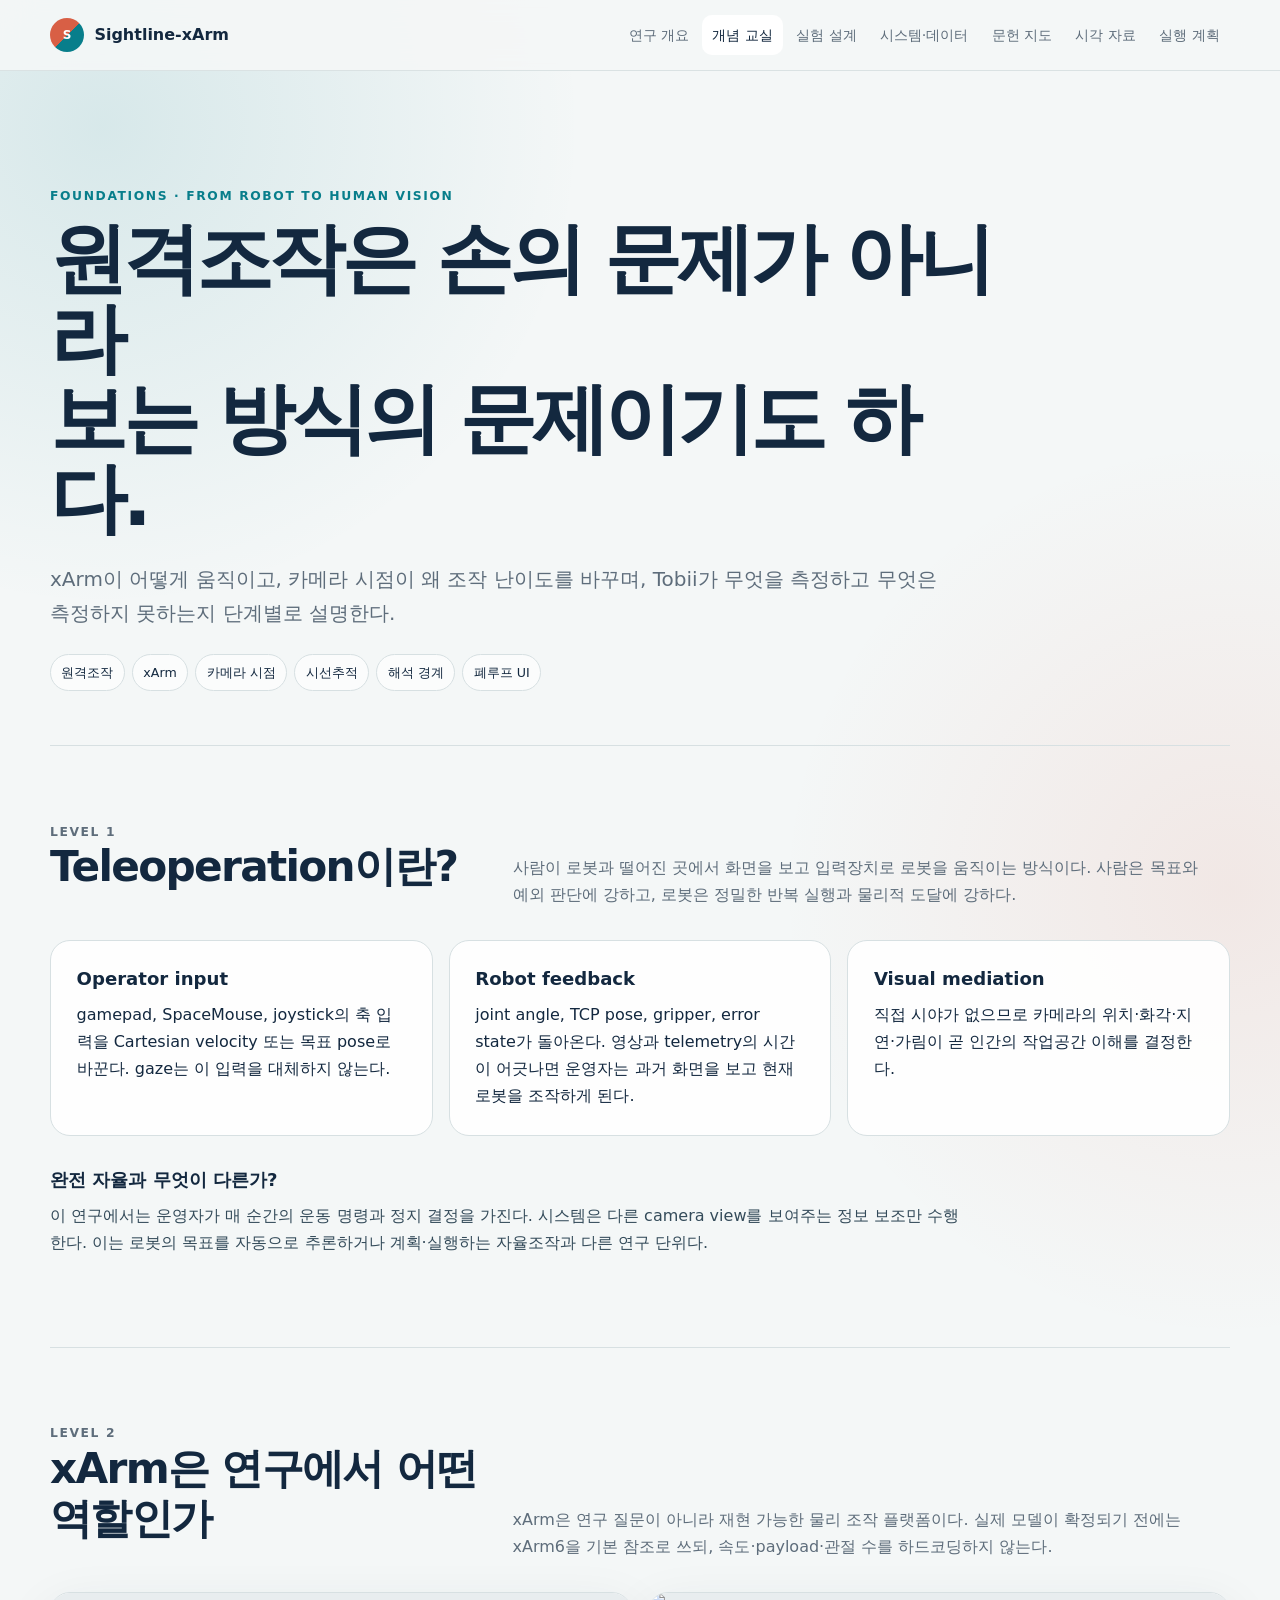
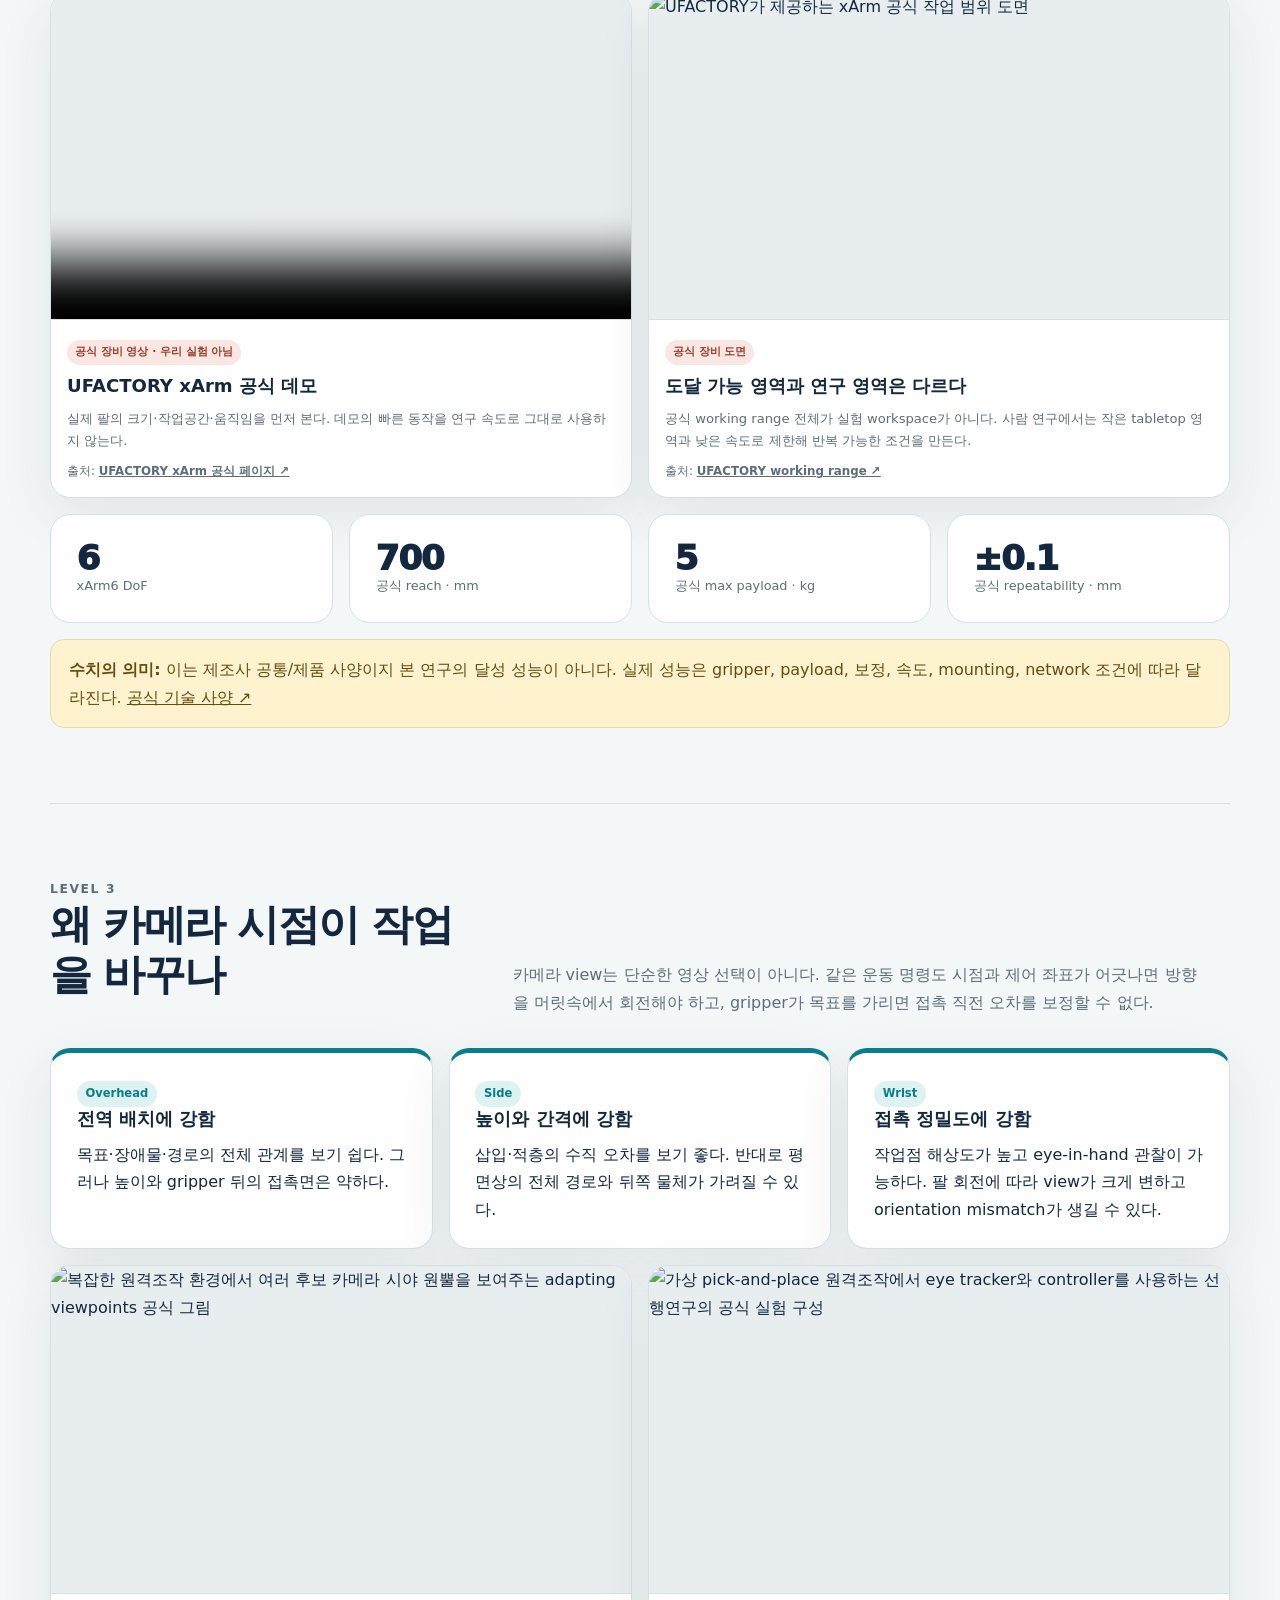
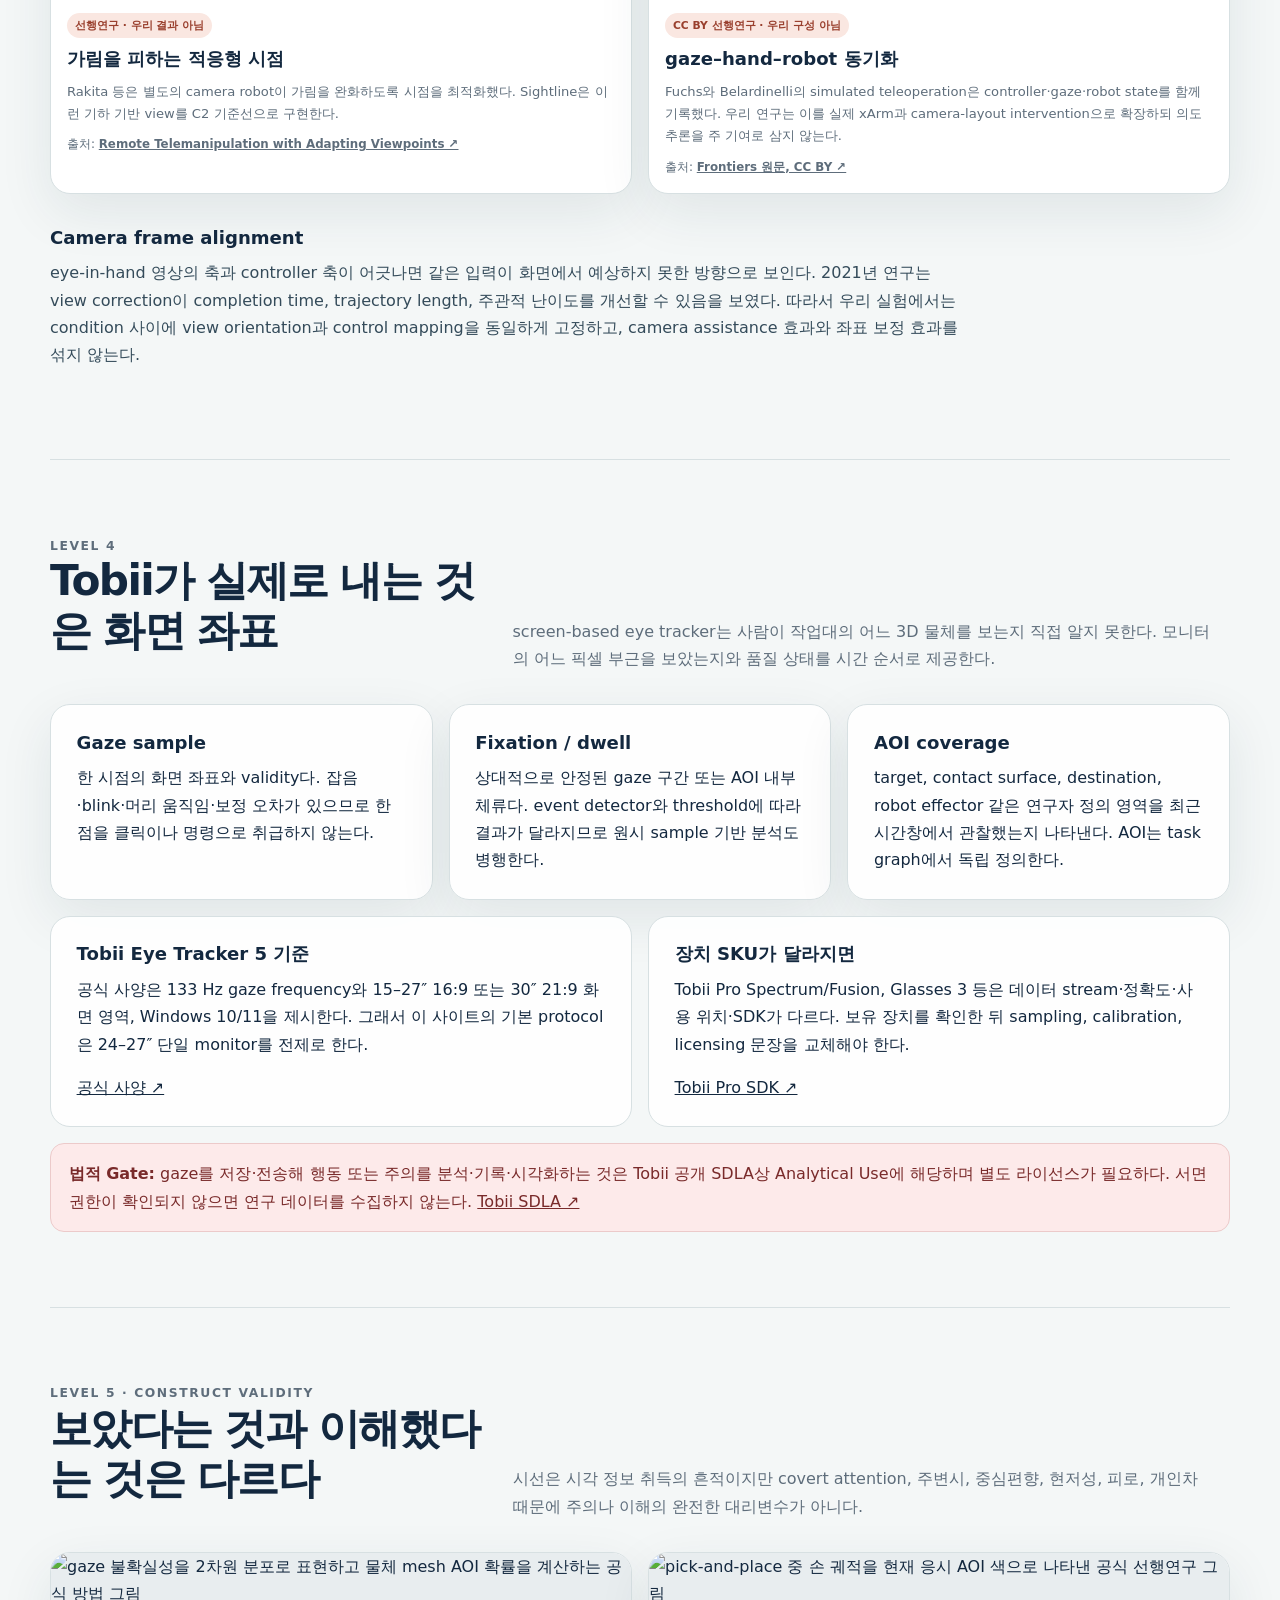
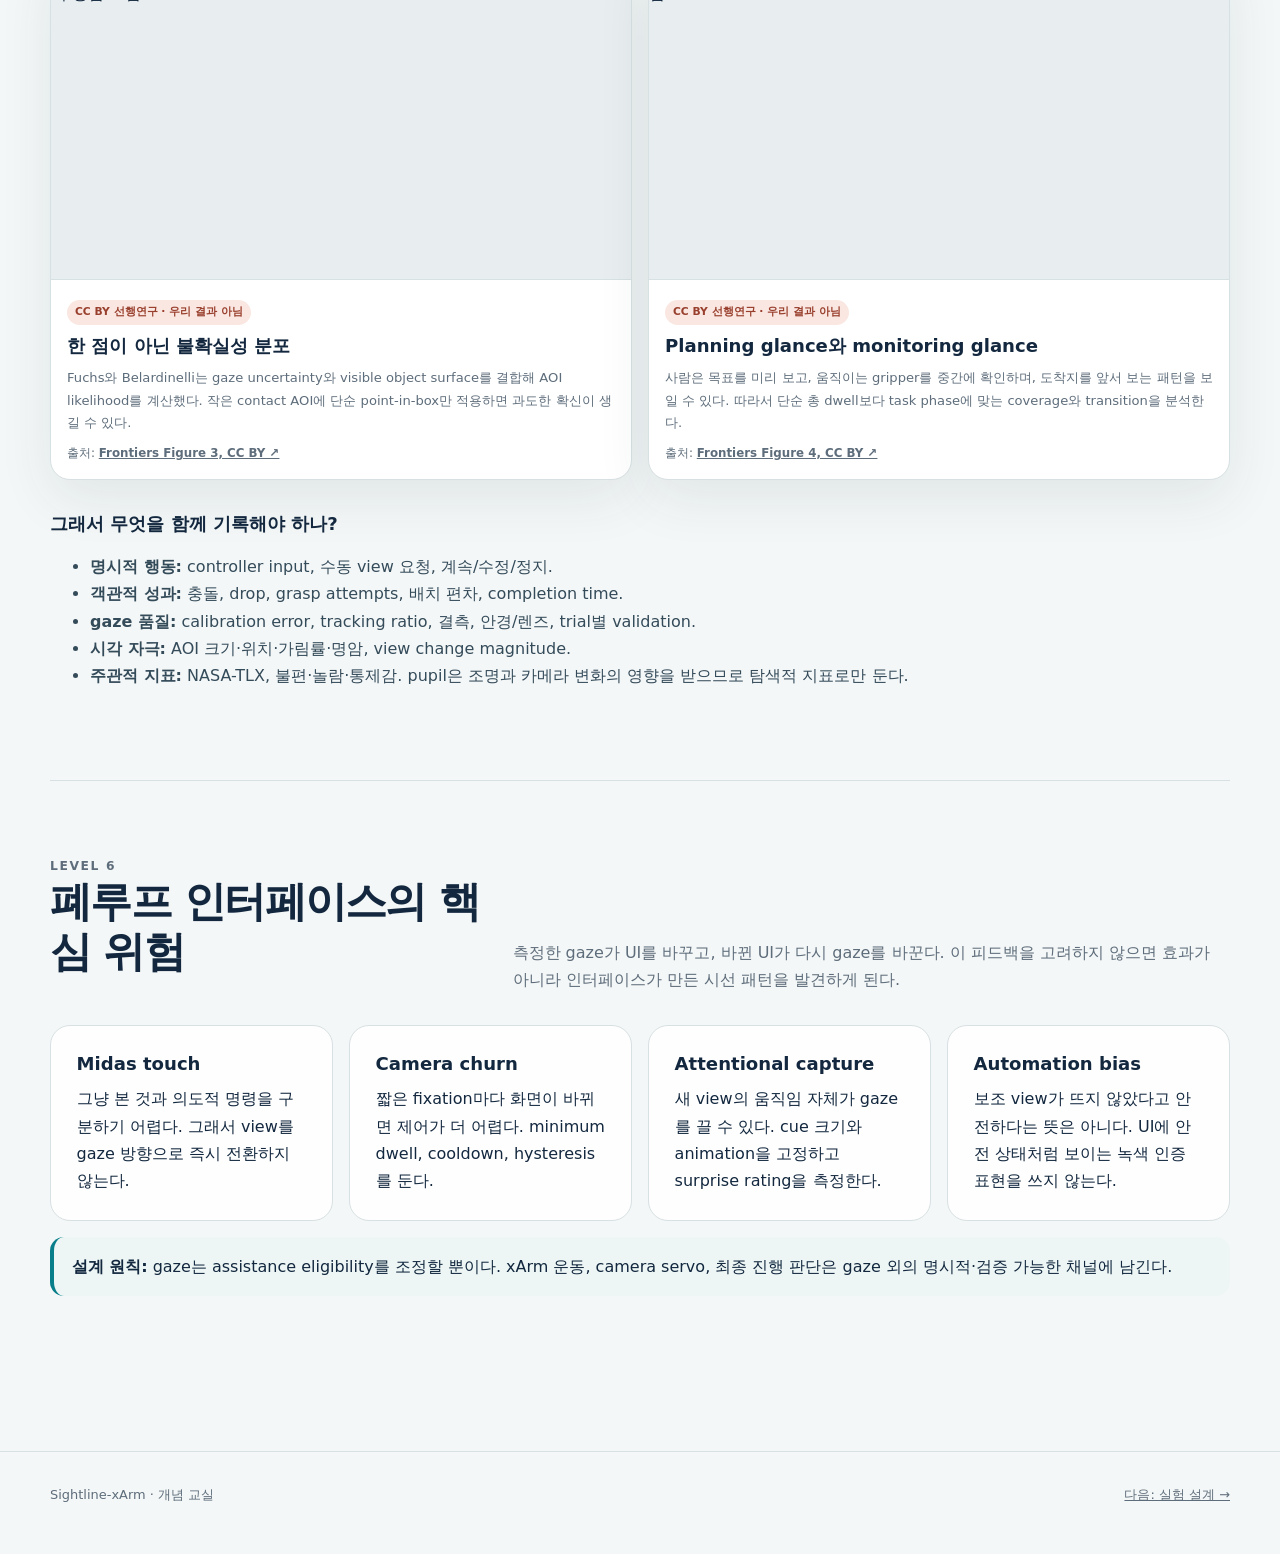
==== foundations/index.html @ fe1f19e9 "Build independent xArm Tobii research site" ====
<!doctype html><html lang="ko"><head><meta charset="utf-8"><meta name="viewport" content="width=device-width,initial-scale=1"><meta name="description" content="xArm 원격조작, 카메라 시점, Tobii 화면 시선, AOI와 인간공학의 단계별 배경 개념"><title>개념 교실 · Sightline-xArm</title><link rel="stylesheet" href="../assets/css/site.css"></head>
<body><a class="skip" href="#main">본문으로</a><header class="site-header"><nav class="nav"><a class="brand" href="../index.html"><span class="brand-mark">S</span>Sightline-xArm</a><button class="nav-toggle" aria-expanded="false">메뉴</button><div class="nav-links"><a href="../index.html">연구 개요</a><a aria-current="page" href="index.html">개념 교실</a><a href="../study/index.html">실험 설계</a><a href="../system/index.html">시스템·데이터</a><a href="../evidence/related-work.html">문헌 지도</a><a href="../evidence/media.html">시각 자료</a><a href="../operations/roadmap.html">실행 계획</a></div></nav></header>
<main id="main"><section class="hero"><p class="eyebrow">Foundations · from robot to human vision</p><h1>원격조작은 손의 문제가 아니라<br>보는 방식의 문제이기도 하다.</h1><p class="lede">xArm이 어떻게 움직이고, 카메라 시점이 왜 조작 난이도를 바꾸며, Tobii가 무엇을 측정하고 무엇은 측정하지 못하는지 단계별로 설명한다.</p><div class="toc"><a href="#teleop">원격조작</a><a href="#xarm">xArm</a><a href="#views">카메라 시점</a><a href="#gaze">시선추적</a><a href="#construct">해석 경계</a><a href="#closed-loop">폐루프 UI</a></div></section>

<section class="section" id="teleop"><div class="section-head"><div><p class="eyebrow">Level 1</p><h2>Teleoperation이란?</h2></div><p>사람이 로봇과 떨어진 곳에서 화면을 보고 입력장치로 로봇을 움직이는 방식이다. 사람은 목표와 예외 판단에 강하고, 로봇은 정밀한 반복 실행과 물리적 도달에 강하다.</p></div>
<div class="grid three"><article class="card flat"><h3>Operator input</h3><p>gamepad, SpaceMouse, joystick의 축 입력을 Cartesian velocity 또는 목표 pose로 바꾼다. gaze는 이 입력을 대체하지 않는다.</p></article><article class="card flat"><h3>Robot feedback</h3><p>joint angle, TCP pose, gripper, error state가 돌아온다. 영상과 telemetry의 시간이 어긋나면 운영자는 과거 화면을 보고 현재 로봇을 조작하게 된다.</p></article><article class="card flat"><h3>Visual mediation</h3><p>직접 시야가 없으므로 카메라의 위치·화각·지연·가림이 곧 인간의 작업공간 이해를 결정한다.</p></article></div>
<div class="prose"><h3>완전 자율과 무엇이 다른가?</h3><p>이 연구에서는 운영자가 매 순간의 운동 명령과 정지 결정을 가진다. 시스템은 다른 camera view를 보여주는 정보 보조만 수행한다. 이는 로봇의 목표를 자동으로 추론하거나 계획·실행하는 자율조작과 다른 연구 단위다.</p></div></section>

<section class="section" id="xarm"><div class="section-head"><div><p class="eyebrow">Level 2</p><h2>xArm은 연구에서 어떤 역할인가</h2></div><p>xArm은 연구 질문이 아니라 재현 가능한 물리 조작 플랫폼이다. 실제 모델이 확정되기 전에는 xArm6을 기본 참조로 쓰되, 속도·payload·관절 수를 하드코딩하지 않는다.</p></div>
<div class="source-gallery"><figure class="source-media"><video controls playsinline preload="none" poster="https://www.ufactory.cc/wp-content/uploads/2025/04/06-scaled.jpg"><source src="https://www.ufactory.cc/wp-content/uploads/2023/06/6%E6%9C%888%E6%97%A5-1.mp4" type="video/mp4">영상이 열리지 않으면 <a href="https://www.ufactory.cc/xarm-collaborative-robot/">UFACTORY 공식 페이지</a>에서 확인하세요.</video><figcaption><span class="source-flag">공식 장비 영상 · 우리 실험 아님</span><h3>UFACTORY xArm 공식 데모</h3><p>실제 팔의 크기·작업공간·움직임을 먼저 본다. 데모의 빠른 동작을 연구 속도로 그대로 사용하지 않는다.</p><p class="source-line">출처: <a href="https://www.ufactory.cc/xarm-collaborative-robot/" target="_blank" rel="noreferrer">UFACTORY xArm 공식 페이지 ↗</a></p></figcaption></figure><figure class="source-media"><img loading="lazy" src="https://www.ufactory.cc/wp-content/uploads/2023/02/An-illustration-for-xArm-working-range-600x434.png" alt="UFACTORY가 제공하는 xArm 공식 작업 범위 도면"><figcaption><span class="source-flag">공식 장비 도면</span><h3>도달 가능 영역과 연구 영역은 다르다</h3><p>공식 working range 전체가 실험 workspace가 아니다. 사람 연구에서는 작은 tabletop 영역과 낮은 속도로 제한해 반복 가능한 조건을 만든다.</p><p class="source-line">출처: <a href="https://www.ufactory.cc/xarm-collaborative-robot/" target="_blank" rel="noreferrer">UFACTORY working range ↗</a></p></figcaption></figure></div>
<div class="grid four" style="margin-top:1rem"><article class="card flat"><div class="metric">6</div><div class="label">xArm6 DoF</div></article><article class="card flat"><div class="metric">700</div><div class="label">공식 reach · mm</div></article><article class="card flat"><div class="metric">5</div><div class="label">공식 max payload · kg</div></article><article class="card flat"><div class="metric">±0.1</div><div class="label">공식 repeatability · mm</div></article></div>
<div class="warning" style="margin-top:1rem"><strong>수치의 의미:</strong> 이는 제조사 공통/제품 사양이지 본 연구의 달성 성능이 아니다. 실제 성능은 gripper, payload, 보정, 속도, mounting, network 조건에 따라 달라진다. <a href="https://docs.xarm.ufactory.cc/8.technical_specifications.html" target="_blank" rel="noreferrer">공식 기술 사양 ↗</a></div></section>

<section class="section" id="views"><div class="section-head"><div><p class="eyebrow">Level 3</p><h2>왜 카메라 시점이 작업을 바꾸나</h2></div><p>카메라 view는 단순한 영상 선택이 아니다. 같은 운동 명령도 시점과 제어 좌표가 어긋나면 방향을 머릿속에서 회전해야 하고, gripper가 목표를 가리면 접촉 직전 오차를 보정할 수 없다.</p></div>
<div class="grid three"><article class="card teal"><span class="tag teal">Overhead</span><h3>전역 배치에 강함</h3><p>목표·장애물·경로의 전체 관계를 보기 쉽다. 그러나 높이와 gripper 뒤의 접촉면은 약하다.</p></article><article class="card teal"><span class="tag teal">Side</span><h3>높이와 간격에 강함</h3><p>삽입·적층의 수직 오차를 보기 좋다. 반대로 평면상의 전체 경로와 뒤쪽 물체가 가려질 수 있다.</p></article><article class="card teal"><span class="tag teal">Wrist</span><h3>접촉 정밀도에 강함</h3><p>작업점 해상도가 높고 eye-in-hand 관찰이 가능하다. 팔 회전에 따라 view가 크게 변하고 orientation mismatch가 생길 수 있다.</p></article></div>
<div class="source-gallery" style="margin-top:1rem"><figure class="source-media"><img loading="lazy" src="https://graphics.cs.wisc.edu/Papers/2019/RMG19a/vis_cones_3.png" alt="복잡한 원격조작 환경에서 여러 후보 카메라 시야 원뿔을 보여주는 adapting viewpoints 공식 그림"><figcaption><span class="source-flag">선행연구 · 우리 결과 아님</span><h3>가림을 피하는 적응형 시점</h3><p>Rakita 등은 별도의 camera robot이 가림을 완화하도록 시점을 최적화했다. Sightline은 이런 기하 기반 view를 C2 기준선으로 구현한다.</p><p class="source-line">출처: <a href="https://graphics.cs.wisc.edu/Papers/2019/RMG19a/" target="_blank" rel="noreferrer">Remote Telemanipulation with Adapting Viewpoints ↗</a></p></figcaption></figure><figure class="source-media"><img loading="lazy" src="https://www.frontiersin.org/files/Articles/647930/xml-images/fnbot-15-647930-g0001.webp" alt="가상 pick-and-place 원격조작에서 eye tracker와 controller를 사용하는 선행연구의 공식 실험 구성"><figcaption><span class="source-flag">CC BY 선행연구 · 우리 구성 아님</span><h3>gaze–hand–robot 동기화</h3><p>Fuchs와 Belardinelli의 simulated teleoperation은 controller·gaze·robot state를 함께 기록했다. 우리 연구는 이를 실제 xArm과 camera-layout intervention으로 확장하되 의도 추론을 주 기여로 삼지 않는다.</p><p class="source-line">출처: <a href="https://doi.org/10.3389/fnbot.2021.647930" target="_blank" rel="noreferrer">Frontiers 원문, CC BY ↗</a></p></figcaption></figure></div>
<div class="prose"><h3>Camera frame alignment</h3><p>eye-in-hand 영상의 축과 controller 축이 어긋나면 같은 입력이 화면에서 예상하지 못한 방향으로 보인다. 2021년 연구는 view correction이 completion time, trajectory length, 주관적 난이도를 개선할 수 있음을 보였다. 따라서 우리 실험에서는 condition 사이에 view orientation과 control mapping을 동일하게 고정하고, camera assistance 효과와 좌표 보정 효과를 섞지 않는다.</p></div></section>

<section class="section" id="gaze"><div class="section-head"><div><p class="eyebrow">Level 4</p><h2>Tobii가 실제로 내는 것은 화면 좌표</h2></div><p>screen-based eye tracker는 사람이 작업대의 어느 3D 물체를 보는지 직접 알지 못한다. 모니터의 어느 픽셀 부근을 보았는지와 품질 상태를 시간 순서로 제공한다.</p></div>
<div class="grid three"><article class="card"><h3>Gaze sample</h3><p>한 시점의 화면 좌표와 validity다. 잡음·blink·머리 움직임·보정 오차가 있으므로 한 점을 클릭이나 명령으로 취급하지 않는다.</p></article><article class="card"><h3>Fixation / dwell</h3><p>상대적으로 안정된 gaze 구간 또는 AOI 내부 체류다. event detector와 threshold에 따라 결과가 달라지므로 원시 sample 기반 분석도 병행한다.</p></article><article class="card"><h3>AOI coverage</h3><p>target, contact surface, destination, robot effector 같은 연구자 정의 영역을 최근 시간창에서 관찰했는지 나타낸다. AOI는 task graph에서 독립 정의한다.</p></article></div>
<div class="grid two" style="margin-top:1rem"><article class="card flat"><h3>Tobii Eye Tracker 5 기준</h3><p>공식 사양은 133 Hz gaze frequency와 15–27″ 16:9 또는 30″ 21:9 화면 영역, Windows 10/11을 제시한다. 그래서 이 사이트의 기본 protocol은 24–27″ 단일 monitor를 전제로 한다.</p><a href="https://help.tobii.com/hc/en-us/articles/360012483818-Specifications-for-Eye-Tracker-5" target="_blank" rel="noreferrer">공식 사양 ↗</a></article><article class="card flat"><h3>장치 SKU가 달라지면</h3><p>Tobii Pro Spectrum/Fusion, Glasses 3 등은 데이터 stream·정확도·사용 위치·SDK가 다르다. 보유 장치를 확인한 뒤 sampling, calibration, licensing 문장을 교체해야 한다.</p><a href="https://developer.tobii.com/tobii-pro-sdk/" target="_blank" rel="noreferrer">Tobii Pro SDK ↗</a></article></div>
<div class="danger" style="margin-top:1rem"><strong>법적 Gate:</strong> gaze를 저장·전송해 행동 또는 주의를 분석·기록·시각화하는 것은 Tobii 공개 SDLA상 Analytical Use에 해당하며 별도 라이선스가 필요하다. 서면 권한이 확인되지 않으면 연구 데이터를 수집하지 않는다. <a href="https://developer.tobii.com/pc-gaming/sdla/" target="_blank" rel="noreferrer">Tobii SDLA ↗</a></div></section>

<section class="section" id="construct"><div class="section-head"><div><p class="eyebrow">Level 5 · construct validity</p><h2>보았다는 것과 이해했다는 것은 다르다</h2></div><p>시선은 시각 정보 취득의 흔적이지만 covert attention, 주변시, 중심편향, 현저성, 피로, 개인차 때문에 주의나 이해의 완전한 대리변수가 아니다.</p></div>
<div class="source-gallery"><figure class="source-media"><img loading="lazy" src="https://www.frontiersin.org/files/Articles/647930/xml-images/fnbot-15-647930-g0003.webp" alt="gaze 불확실성을 2차원 분포로 표현하고 물체 mesh AOI 확률을 계산하는 공식 방법 그림"><figcaption><span class="source-flag">CC BY 선행연구 · 우리 결과 아님</span><h3>한 점이 아닌 불확실성 분포</h3><p>Fuchs와 Belardinelli는 gaze uncertainty와 visible object surface를 결합해 AOI likelihood를 계산했다. 작은 contact AOI에 단순 point-in-box만 적용하면 과도한 확신이 생길 수 있다.</p><p class="source-line">출처: <a href="https://doi.org/10.3389/fnbot.2021.647930" target="_blank" rel="noreferrer">Frontiers Figure 3, CC BY ↗</a></p></figcaption></figure><figure class="source-media"><img loading="lazy" src="https://www.frontiersin.org/files/Articles/647930/xml-images/fnbot-15-647930-g0004.webp" alt="pick-and-place 중 손 궤적을 현재 응시 AOI 색으로 나타낸 공식 선행연구 그림"><figcaption><span class="source-flag">CC BY 선행연구 · 우리 결과 아님</span><h3>Planning glance와 monitoring glance</h3><p>사람은 목표를 미리 보고, 움직이는 gripper를 중간에 확인하며, 도착지를 앞서 보는 패턴을 보일 수 있다. 따라서 단순 총 dwell보다 task phase에 맞는 coverage와 transition을 분석한다.</p><p class="source-line">출처: <a href="https://doi.org/10.3389/fnbot.2021.647930" target="_blank" rel="noreferrer">Frontiers Figure 4, CC BY ↗</a></p></figcaption></figure></div>
<div class="prose"><h3>그래서 무엇을 함께 기록해야 하나?</h3><ul><li><strong>명시적 행동:</strong> controller input, 수동 view 요청, 계속/수정/정지.</li><li><strong>객관적 성과:</strong> 충돌, drop, grasp attempts, 배치 편차, completion time.</li><li><strong>gaze 품질:</strong> calibration error, tracking ratio, 결측, 안경/렌즈, trial별 validation.</li><li><strong>시각 자극:</strong> AOI 크기·위치·가림률·명암, view change magnitude.</li><li><strong>주관적 지표:</strong> NASA-TLX, 불편·놀람·통제감. pupil은 조명과 카메라 변화의 영향을 받으므로 탐색적 지표로만 둔다.</li></ul></div></section>

<section class="section" id="closed-loop"><div class="section-head"><div><p class="eyebrow">Level 6</p><h2>폐루프 인터페이스의 핵심 위험</h2></div><p>측정한 gaze가 UI를 바꾸고, 바뀐 UI가 다시 gaze를 바꾼다. 이 피드백을 고려하지 않으면 효과가 아니라 인터페이스가 만든 시선 패턴을 발견하게 된다.</p></div>
<div class="grid four"><article class="card flat"><h3>Midas touch</h3><p>그냥 본 것과 의도적 명령을 구분하기 어렵다. 그래서 view를 gaze 방향으로 즉시 전환하지 않는다.</p></article><article class="card flat"><h3>Camera churn</h3><p>짧은 fixation마다 화면이 바뀌면 제어가 더 어렵다. minimum dwell, cooldown, hysteresis를 둔다.</p></article><article class="card flat"><h3>Attentional capture</h3><p>새 view의 움직임 자체가 gaze를 끌 수 있다. cue 크기와 animation을 고정하고 surprise rating을 측정한다.</p></article><article class="card flat"><h3>Automation bias</h3><p>보조 view가 뜨지 않았다고 안전하다는 뜻은 아니다. UI에 안전 상태처럼 보이는 녹색 인증 표현을 쓰지 않는다.</p></article></div>
<div class="verdict" style="margin-top:1rem"><strong>설계 원칙:</strong> gaze는 assistance eligibility를 조정할 뿐이다. xArm 운동, camera servo, 최종 진행 판단은 gaze 외의 명시적·검증 가능한 채널에 남긴다.</div></section>
</main><footer class="site-footer"><div class="footer-inner"><span>Sightline-xArm · 개념 교실</span><span><a href="../study/index.html">다음: 실험 설계 →</a></span></div></footer><script src="../assets/js/site.js"></script></body></html>
---- assets/css/site.css ----
:root {
  --ink: #13283f;
  --muted: #5e6d7b;
  --paper: #f4f7f7;
  --panel: #ffffff;
  --line: #d7e0e2;
  --teal: #087e8b;
  --teal-soft: #dff2f2;
  --coral: #d85f45;
  --coral-soft: #fae7e1;
  --amber: #9a6900;
  --amber-soft: #fff2cf;
  --danger: #a63737;
  --shadow: 0 18px 54px rgba(20, 50, 62, .09);
  --radius: 20px;
  --max: 1180px;
}

* { box-sizing: border-box; }
html { scroll-behavior: smooth; }
body {
  margin: 0;
  color: var(--ink);
  background:
    radial-gradient(circle at 8% 2%, rgba(8,126,139,.12), transparent 30rem),
    radial-gradient(circle at 96% 14%, rgba(216,95,69,.10), transparent 28rem),
    var(--paper);
  font-family: Pretendard, "Noto Sans KR", Inter, system-ui, -apple-system, sans-serif;
  line-height: 1.7;
}
a { color: inherit; }
img, svg, video { max-width: 100%; }
button, input, select { font: inherit; }
.skip { position: absolute; left: -9999px; }
.skip:focus { left: 1rem; top: 1rem; z-index: 99; padding: .7rem 1rem; background: white; }

.site-header { position: sticky; top: 0; z-index: 50; border-bottom: 1px solid rgba(215,224,226,.9); background: rgba(244,247,247,.91); backdrop-filter: blur(16px); }
.nav { width: min(var(--max), calc(100% - 2rem)); min-height: 70px; margin: auto; display: flex; align-items: center; gap: 1rem; }
.brand { display: flex; align-items: center; gap: .65rem; font-weight: 900; text-decoration: none; white-space: nowrap; }
.brand-mark { width: 34px; height: 34px; display: grid; place-items: center; border-radius: 50%; color: white; background: conic-gradient(from 45deg, var(--teal) 0 50%, var(--coral) 50%); font-size: .75rem; }
.nav-links { margin-left: auto; display: flex; gap: .15rem; align-items: center; }
.nav-links a { padding: .48rem .65rem; border-radius: 10px; color: var(--muted); text-decoration: none; font-size: .9rem; }
.nav-links a:hover, .nav-links a[aria-current="page"] { color: var(--ink); background: white; }
.nav-toggle { display: none; margin-left: auto; padding: .45rem .7rem; border: 1px solid var(--line); border-radius: 10px; background: white; }

main { width: min(var(--max), calc(100% - 2rem)); margin: 0 auto; }
.hero { padding: clamp(4.6rem, 9vw, 8.2rem) 0 3.4rem; }
.hero-grid { display: grid; grid-template-columns: 1.25fr .75fr; gap: 2rem; align-items: center; }
.eyebrow { margin: 0 0 .75rem; color: var(--teal); font-size: .77rem; font-weight: 900; letter-spacing: .13em; text-transform: uppercase; }
h1 { margin: 0; max-width: 950px; font-size: clamp(2.4rem, 6vw, 5.3rem); line-height: 1.04; letter-spacing: -.055em; }
h2 { margin: 0 0 1rem; font-size: clamp(1.7rem, 3.3vw, 2.8rem); line-height: 1.18; letter-spacing: -.04em; }
h3 { margin: 0 0 .55rem; font-size: 1.13rem; line-height: 1.38; }
p { margin: 0 0 1rem; }
.lede { max-width: 900px; margin-top: 1.45rem; color: var(--muted); font-size: clamp(1.03rem, 1.75vw, 1.25rem); }
.hero-actions, .card-actions { display: flex; flex-wrap: wrap; gap: .65rem; margin-top: 1.4rem; }
.button { display: inline-flex; align-items: center; justify-content: center; padding: .74rem 1rem; border: 1px solid var(--ink); border-radius: 12px; background: var(--ink); color: white; text-decoration: none; font-size: .9rem; font-weight: 800; }
.button.teal { background: var(--teal); border-color: var(--teal); }
.button.secondary { color: var(--ink); background: transparent; border-color: var(--line); }
.toc { display: flex; flex-wrap: wrap; gap: .45rem; margin-top: 1.5rem; }
.toc a { padding: .43rem .65rem; border: 1px solid var(--line); border-radius: 999px; background: rgba(255,255,255,.68); text-decoration: none; font-size: .79rem; }

.hero-orbit { min-height: 330px; position: relative; display: grid; place-items: center; }
.orbit-core { width: 138px; height: 138px; display: grid; place-items: center; border-radius: 50%; color: white; text-align: center; font-weight: 900; background: var(--ink); box-shadow: var(--shadow); }
.orbit-ring { position: absolute; inset: 30px; border: 1px dashed #9eb3b8; border-radius: 50%; }
.orbit-node { position: absolute; width: 92px; height: 92px; display: grid; place-items: center; border: 1px solid var(--line); border-radius: 50%; background: white; text-align: center; font-size: .75rem; font-weight: 850; box-shadow: var(--shadow); }
.orbit-node:nth-of-type(2) { top: 0; left: calc(50% - 46px); }
.orbit-node:nth-of-type(3) { right: 0; bottom: 45px; }
.orbit-node:nth-of-type(4) { left: 0; bottom: 45px; }

.section { padding: 4.7rem 0; border-top: 1px solid var(--line); }
.section-head { display: grid; grid-template-columns: .75fr 1.25fr; gap: 2rem; align-items: end; margin-bottom: 2rem; }
.section-head p { max-width: 700px; margin: 0; color: var(--muted); }
.grid { display: grid; gap: 1rem; }
.grid.two { grid-template-columns: repeat(2, minmax(0, 1fr)); }
.grid.three { grid-template-columns: repeat(3, minmax(0, 1fr)); }
.grid.four { grid-template-columns: repeat(4, minmax(0, 1fr)); }
.card { padding: clamp(1.15rem, 2vw, 1.6rem); border: 1px solid var(--line); border-radius: var(--radius); background: rgba(255,255,255,.92); box-shadow: var(--shadow); }
.card.flat { box-shadow: none; }
.card.teal { border-top: 5px solid var(--teal); }
.card.coral { border-top: 5px solid var(--coral); }
.card p:last-child { margin-bottom: 0; }
.tag-row { display: flex; flex-wrap: wrap; gap: .35rem; margin-bottom: .85rem; }
.tag { display: inline-flex; padding: .22rem .55rem; border-radius: 999px; background: #edf1f2; color: #455966; font-size: .72rem; font-weight: 800; }
.tag.teal { color: var(--teal); background: var(--teal-soft); }
.tag.coral { color: var(--coral); background: var(--coral-soft); }
.tag.warn { color: var(--amber); background: var(--amber-soft); }
.metric { font-size: 2.15rem; line-height: 1; font-weight: 950; letter-spacing: -.04em; }
.label { color: var(--muted); font-size: .8rem; }

.question-box { padding: clamp(1.4rem, 3vw, 2.3rem); border: 1px solid #bbd6d8; border-left: 6px solid var(--teal); border-radius: var(--radius); background: linear-gradient(135deg, white, #eff9f8); }
.question-box .question { margin: 0; font-size: clamp(1.3rem, 2.7vw, 2.1rem); line-height: 1.4; font-weight: 850; letter-spacing: -.025em; }
.scenario { display: grid; grid-template-columns: 120px 1fr; gap: 1rem; margin: 1rem 0; padding: 1rem; border: 1px solid #d2e3e4; border-radius: 16px; background: #eef8f8; }
.scenario-label { display: grid; place-items: center; min-height: 78px; border-radius: 12px; background: var(--teal); color: white; text-align: center; font-size: .77rem; font-weight: 900; }
.scenario p { margin: 0; }
.definition-grid { display: grid; grid-template-columns: repeat(5, minmax(0, 1fr)); gap: .7rem; margin: 1rem 0; }
.definition-grid > div { min-height: 140px; padding: .9rem; border: 1px solid var(--line); border-radius: 14px; background: white; }
.definition-grid dt { margin-bottom: .42rem; color: var(--muted); font-size: .69rem; font-weight: 900; letter-spacing: .09em; text-transform: uppercase; }
.definition-grid dd { margin: 0; font-size: .87rem; line-height: 1.55; }
.not-this { color: var(--muted); font-size: .85rem; }
.not-this strong { color: var(--danger); }
.verdict { padding: 1rem 1.1rem; border-left: 4px solid var(--teal); border-radius: 14px; background: #edf6f5; }
.warning { padding: 1rem 1.1rem; border: 1px solid #e9d9a9; border-radius: 14px; background: var(--amber-soft); color: #654c12; }
.danger { padding: 1rem 1.1rem; border: 1px solid #eccaca; border-radius: 14px; background: #fdeaea; color: #792a2a; }

.viz { overflow: hidden; border: 1px solid var(--line); border-radius: var(--radius); background: #fbfcfc; }
.viz img { display: block; width: 100%; height: auto; }
.caption { padding: .8rem 1rem; border-top: 1px solid var(--line); color: var(--muted); font-size: .78rem; }
.steps { counter-reset: step; display: grid; gap: .85rem; }
.step { counter-increment: step; display: grid; grid-template-columns: 38px 1fr; gap: .8rem; align-items: start; }
.step::before { content: counter(step); width: 34px; height: 34px; display: grid; place-items: center; border-radius: 50%; background: var(--ink); color: white; font-size: .78rem; font-weight: 900; }
.step p { color: var(--muted); }
.prose { max-width: 920px; }
.prose h3 { margin-top: 2rem; }
.prose p, .prose li { color: #344b5a; }
.prose table, .matrix { width: 100%; border-collapse: collapse; background: white; font-size: .87rem; }
.prose th, .prose td, .matrix th, .matrix td { padding: .7rem; border: 1px solid var(--line); text-align: left; vertical-align: top; }
.prose th, .matrix th { background: #ebf1f2; }
code { padding: .12rem .35rem; border-radius: 5px; background: #e9eff0; font-size: .9em; }

.source-gallery { display: grid; grid-template-columns: repeat(2, minmax(0, 1fr)); gap: 1rem; }
.source-media { margin: 0; overflow: hidden; border: 1px solid var(--line); border-radius: var(--radius); background: white; box-shadow: var(--shadow); }
.source-media img, .source-media video { display: block; width: 100%; height: auto; aspect-ratio: 16 / 9; object-fit: contain; background: #e8edef; }
.source-media figcaption { padding: 1rem; border-top: 1px solid var(--line); }
.source-media p { margin: 0; color: var(--muted); font-size: .82rem; }
.source-line { margin-top: .55rem !important; font-size: .74rem !important; }
.source-line a { font-weight: 850; }
.source-flag { display: inline-flex; margin-bottom: .55rem; padding: .22rem .5rem; border-radius: 999px; background: var(--coral-soft); color: #993f2d; font-size: .67rem; font-weight: 900; }
.media-note { margin-bottom: 1rem; padding: .9rem 1rem; border: 1px solid var(--line); border-radius: 14px; background: rgba(255,255,255,.72); color: var(--muted); font-size: .83rem; }

.filters { display: grid; grid-template-columns: 1.6fr .7fr .7fr; gap: .65rem; margin: 1.3rem 0; }
.filters input, .filters select { width: 100%; padding: .72rem .8rem; border: 1px solid var(--line); border-radius: 11px; background: white; color: var(--ink); }
.paper-list { display: grid; gap: .65rem; }
.paper { padding: 1rem; border: 1px solid var(--line); border-radius: 15px; background: white; }
.paper h3 { font-size: 1rem; }
.paper-meta { display: flex; flex-wrap: wrap; gap: .35rem; margin-bottom: .5rem; }
.paper p { margin: 0; color: var(--muted); font-size: .86rem; }
.paper a { display: inline-block; margin-top: .5rem; font-size: .81rem; font-weight: 850; }
.empty { display: none; padding: 2rem; text-align: center; color: var(--muted); }

.status-board { display: grid; gap: .8rem; }
.status-row { display: grid; grid-template-columns: 135px 1fr 115px; gap: .8rem; align-items: center; padding: .8rem 0; border-bottom: 1px solid var(--line); }
.bar { height: 8px; overflow: hidden; border-radius: 999px; background: #e2e8e9; }
.bar span { display: block; height: 100%; background: var(--teal); }

.site-footer { margin-top: 5rem; padding: 2rem 0 3rem; border-top: 1px solid var(--line); color: var(--muted); }
.footer-inner { width: min(var(--max), calc(100% - 2rem)); margin: auto; display: flex; justify-content: space-between; gap: 1rem; font-size: .81rem; }

@media (max-width: 920px) {
  .nav-toggle { display: block; }
  .nav-links { display: none; position: absolute; top: 70px; left: 1rem; right: 1rem; padding: .5rem; border: 1px solid var(--line); border-radius: 14px; background: white; box-shadow: var(--shadow); }
  .nav-links.open { display: grid; }
  .hero-grid, .section-head { grid-template-columns: 1fr; }
  .hero-orbit { min-height: 290px; }
  .grid.three, .grid.four { grid-template-columns: repeat(2, minmax(0, 1fr)); }
  .definition-grid { grid-template-columns: repeat(2, minmax(0, 1fr)); }
  .filters { grid-template-columns: 1fr; }
}
@media (max-width: 620px) {
  .grid.two, .grid.three, .grid.four, .source-gallery, .definition-grid, .scenario { grid-template-columns: 1fr; }
  .hero { padding-top: 3.8rem; }
  .hero-orbit { display: none; }
  .scenario-label { min-height: 52px; }
  .status-row { grid-template-columns: 1fr; }
  .footer-inner { display: block; }
}
@media print {
  .site-header, .hero-actions, .toc, .site-footer { display: none; }
  body { background: white; }
  main { width: 100%; }
  .section, .hero { padding: 1rem 0; }
  .card, .source-media { box-shadow: none; break-inside: avoid; }
}
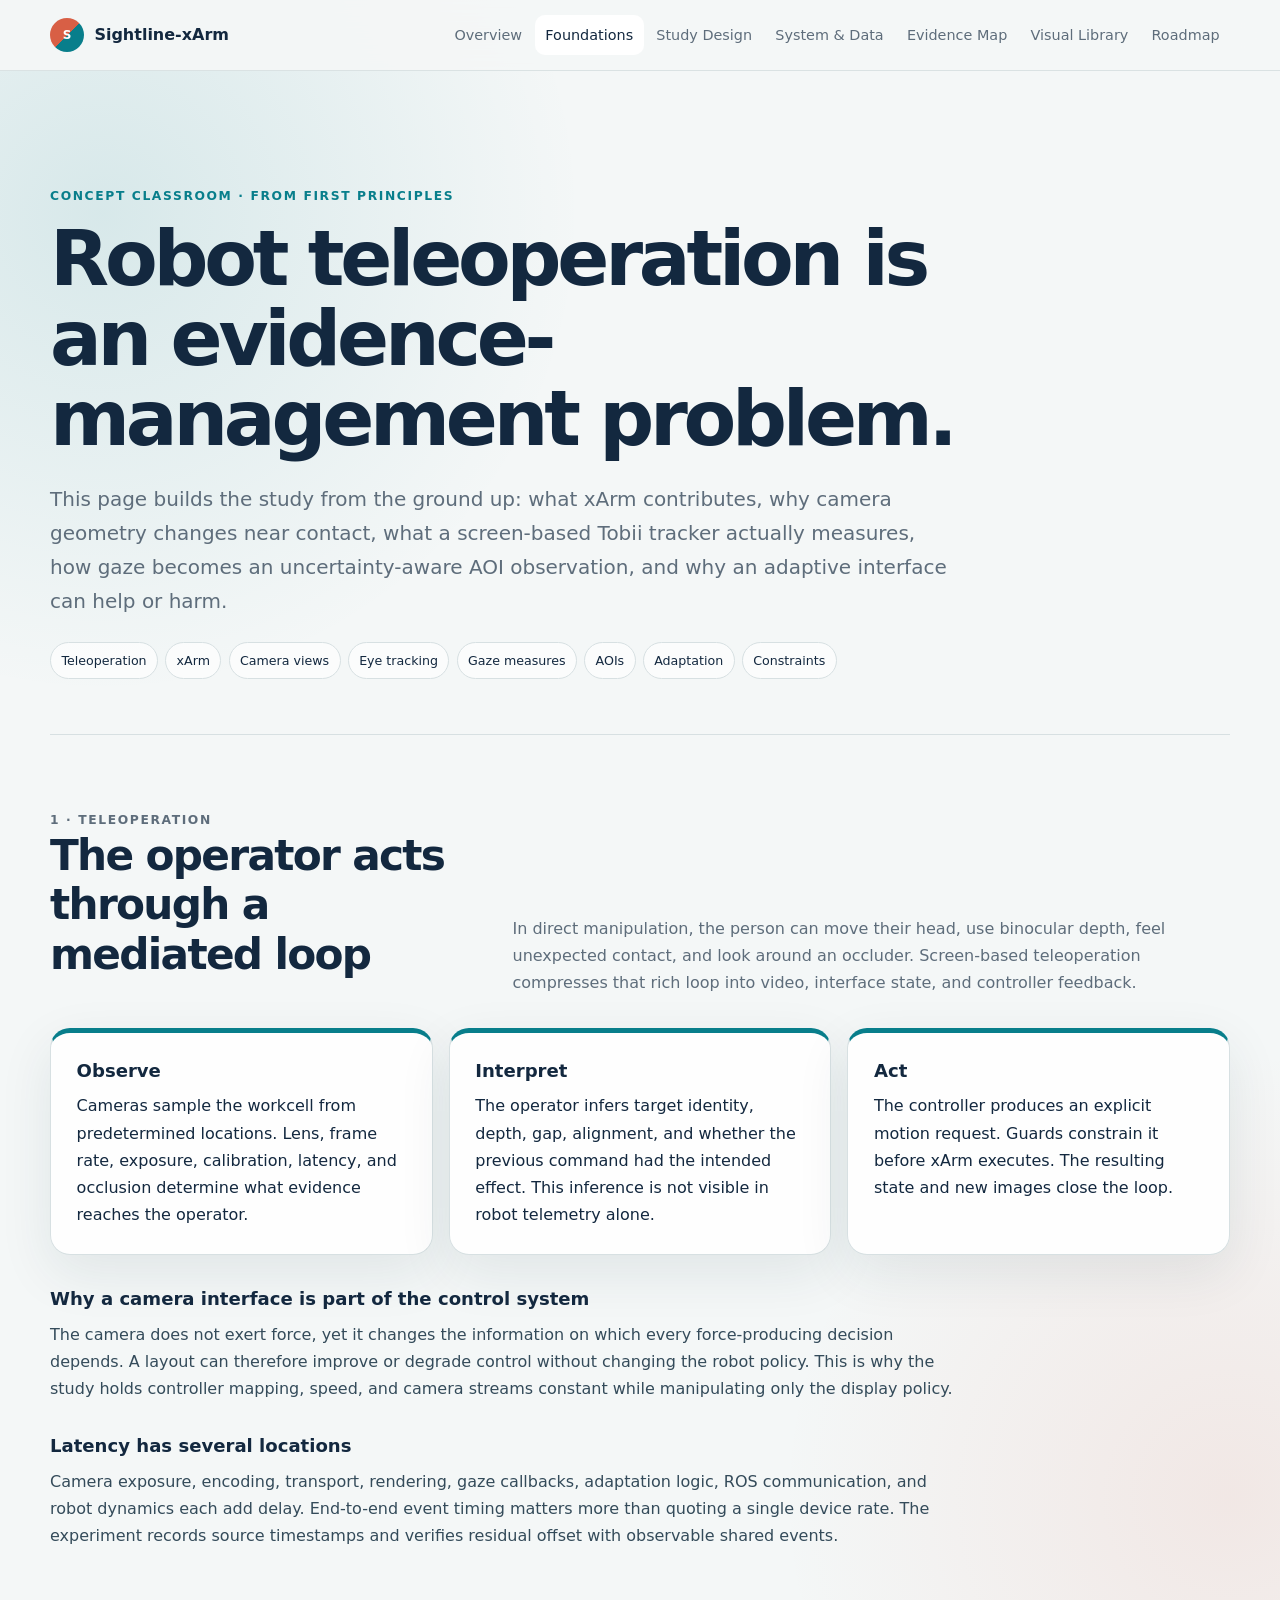
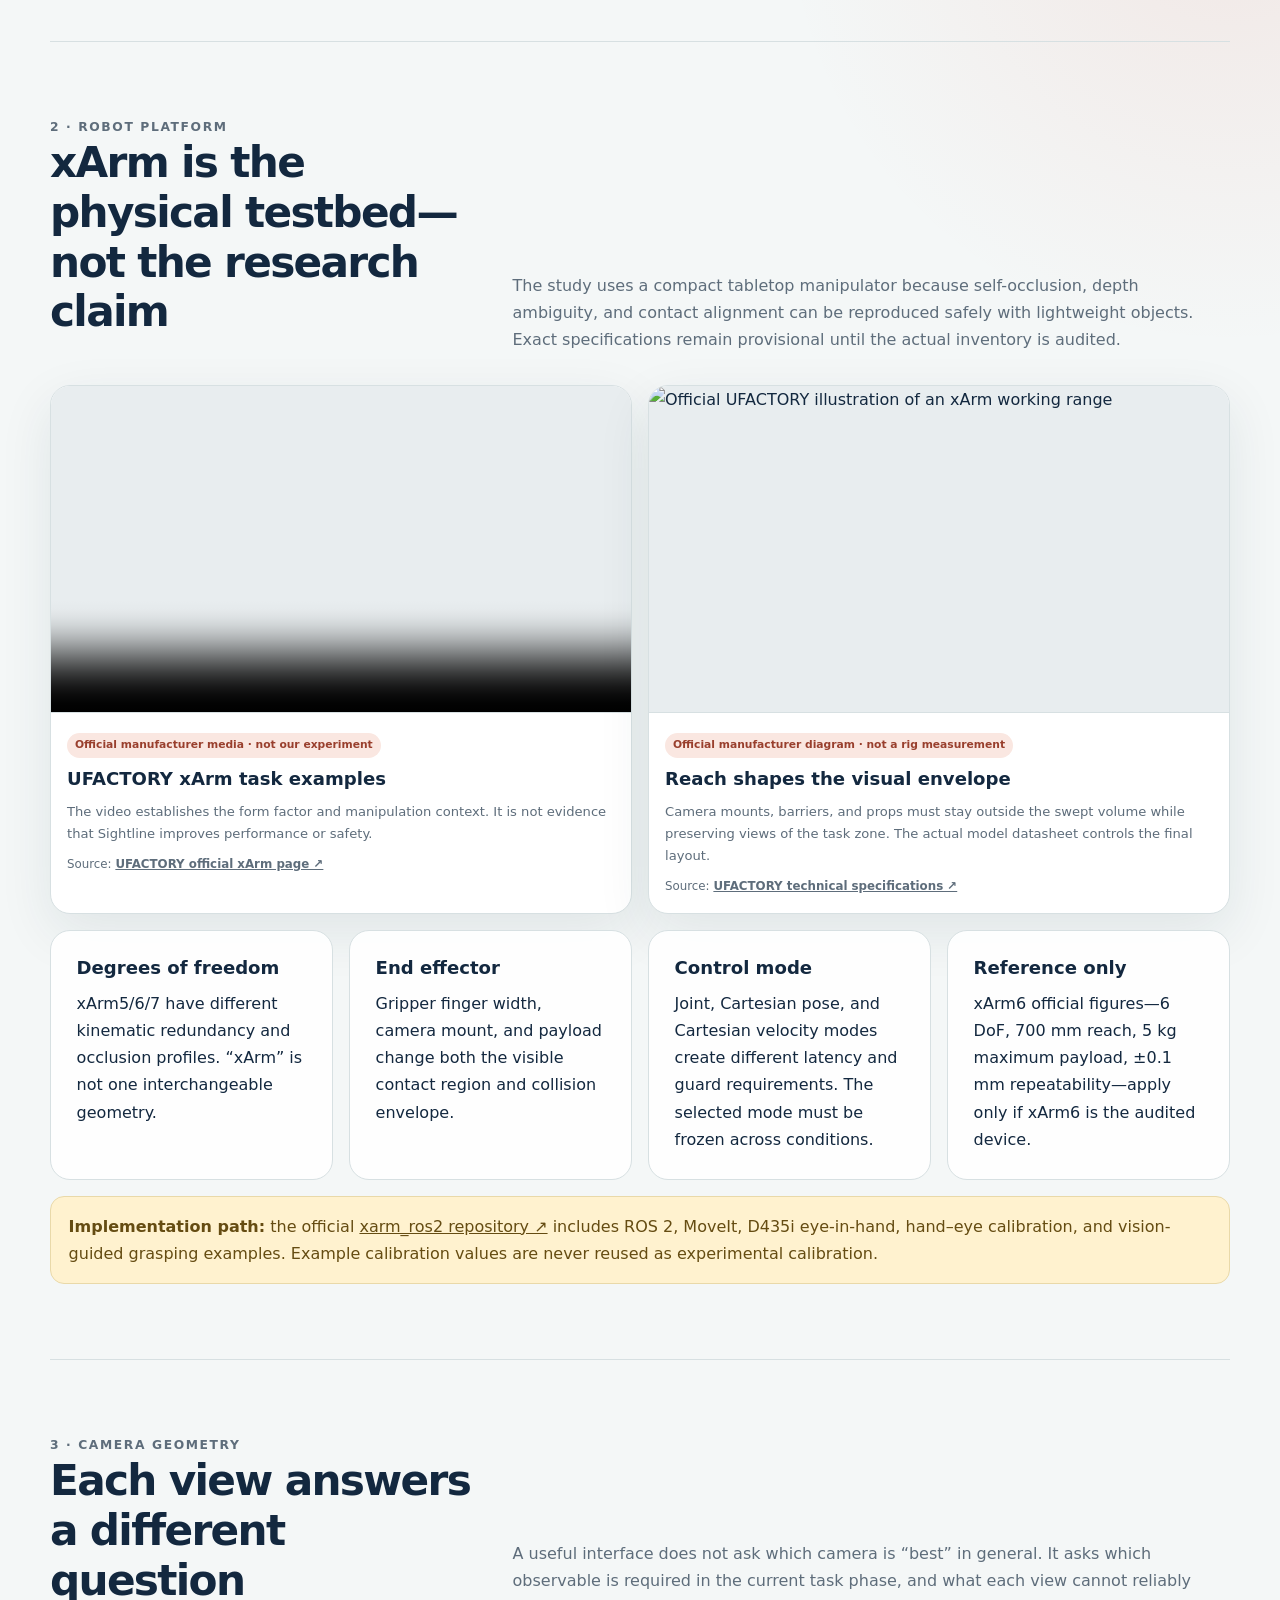
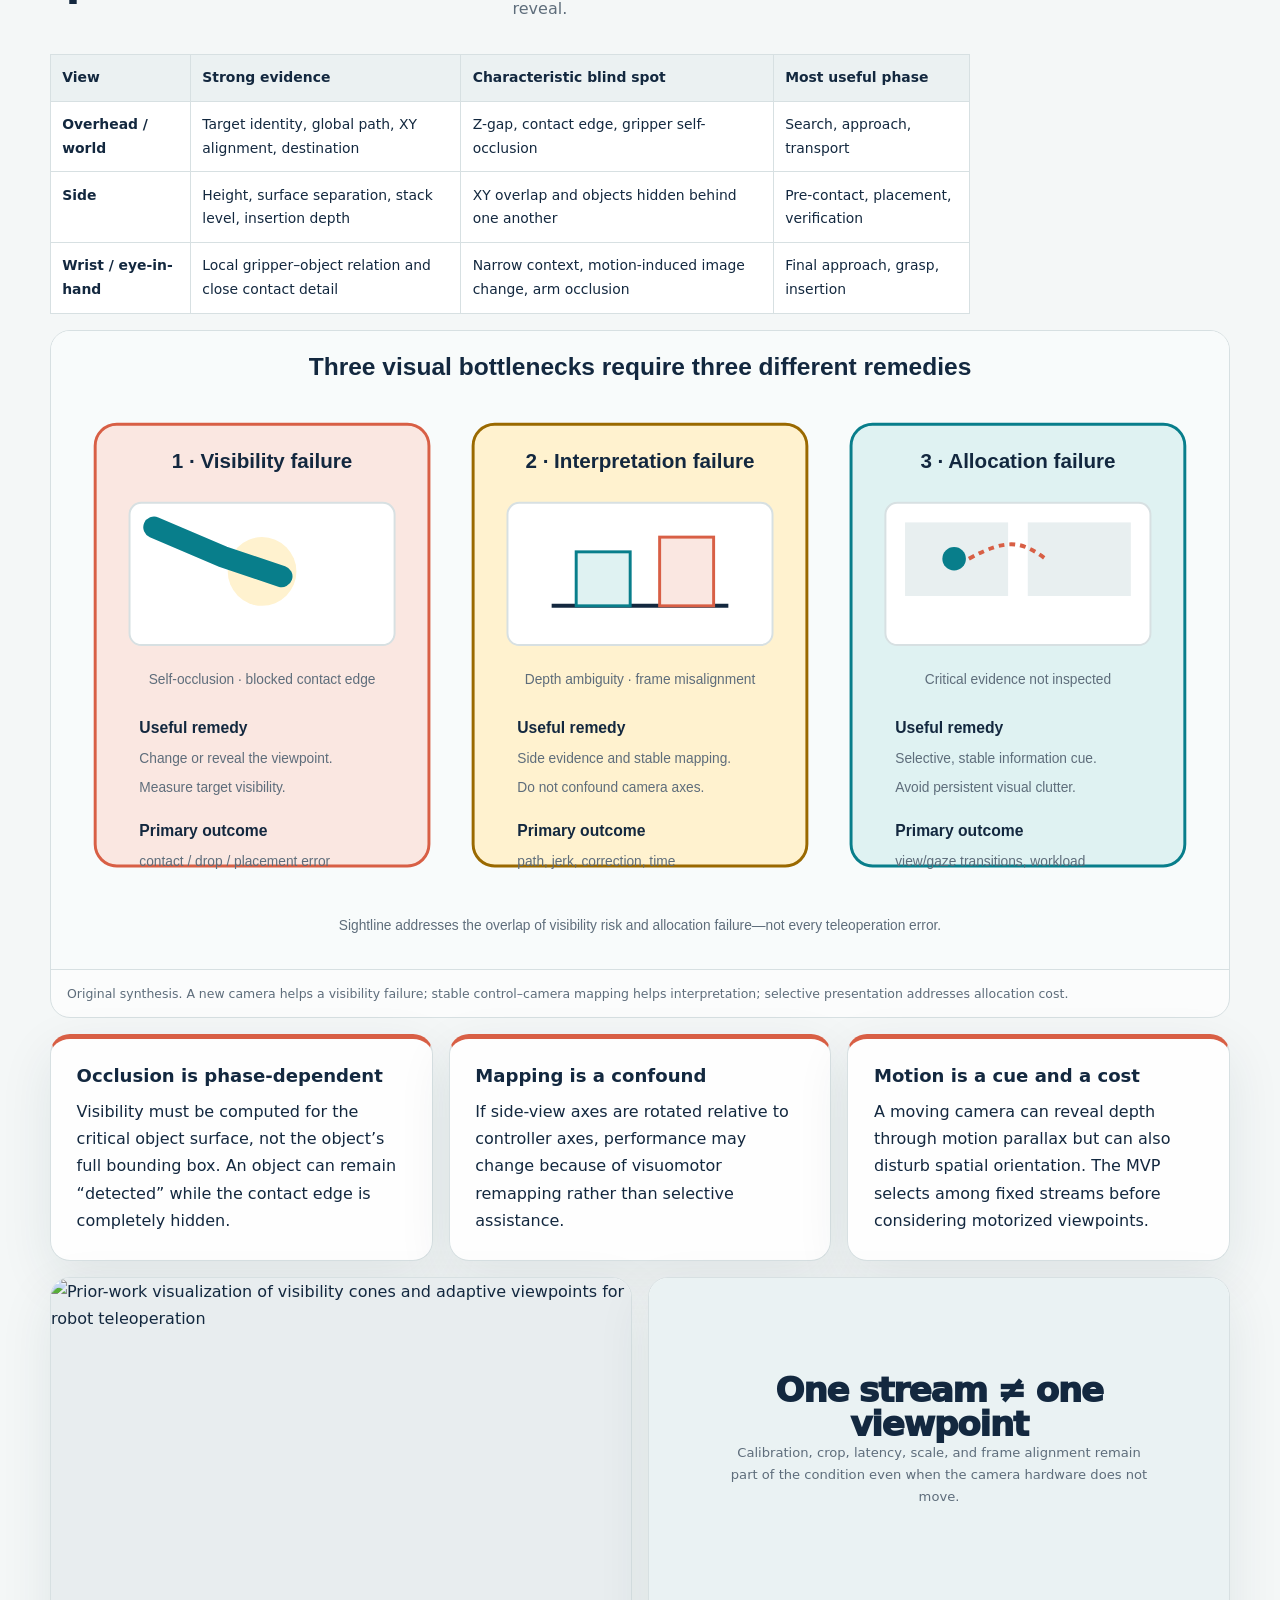
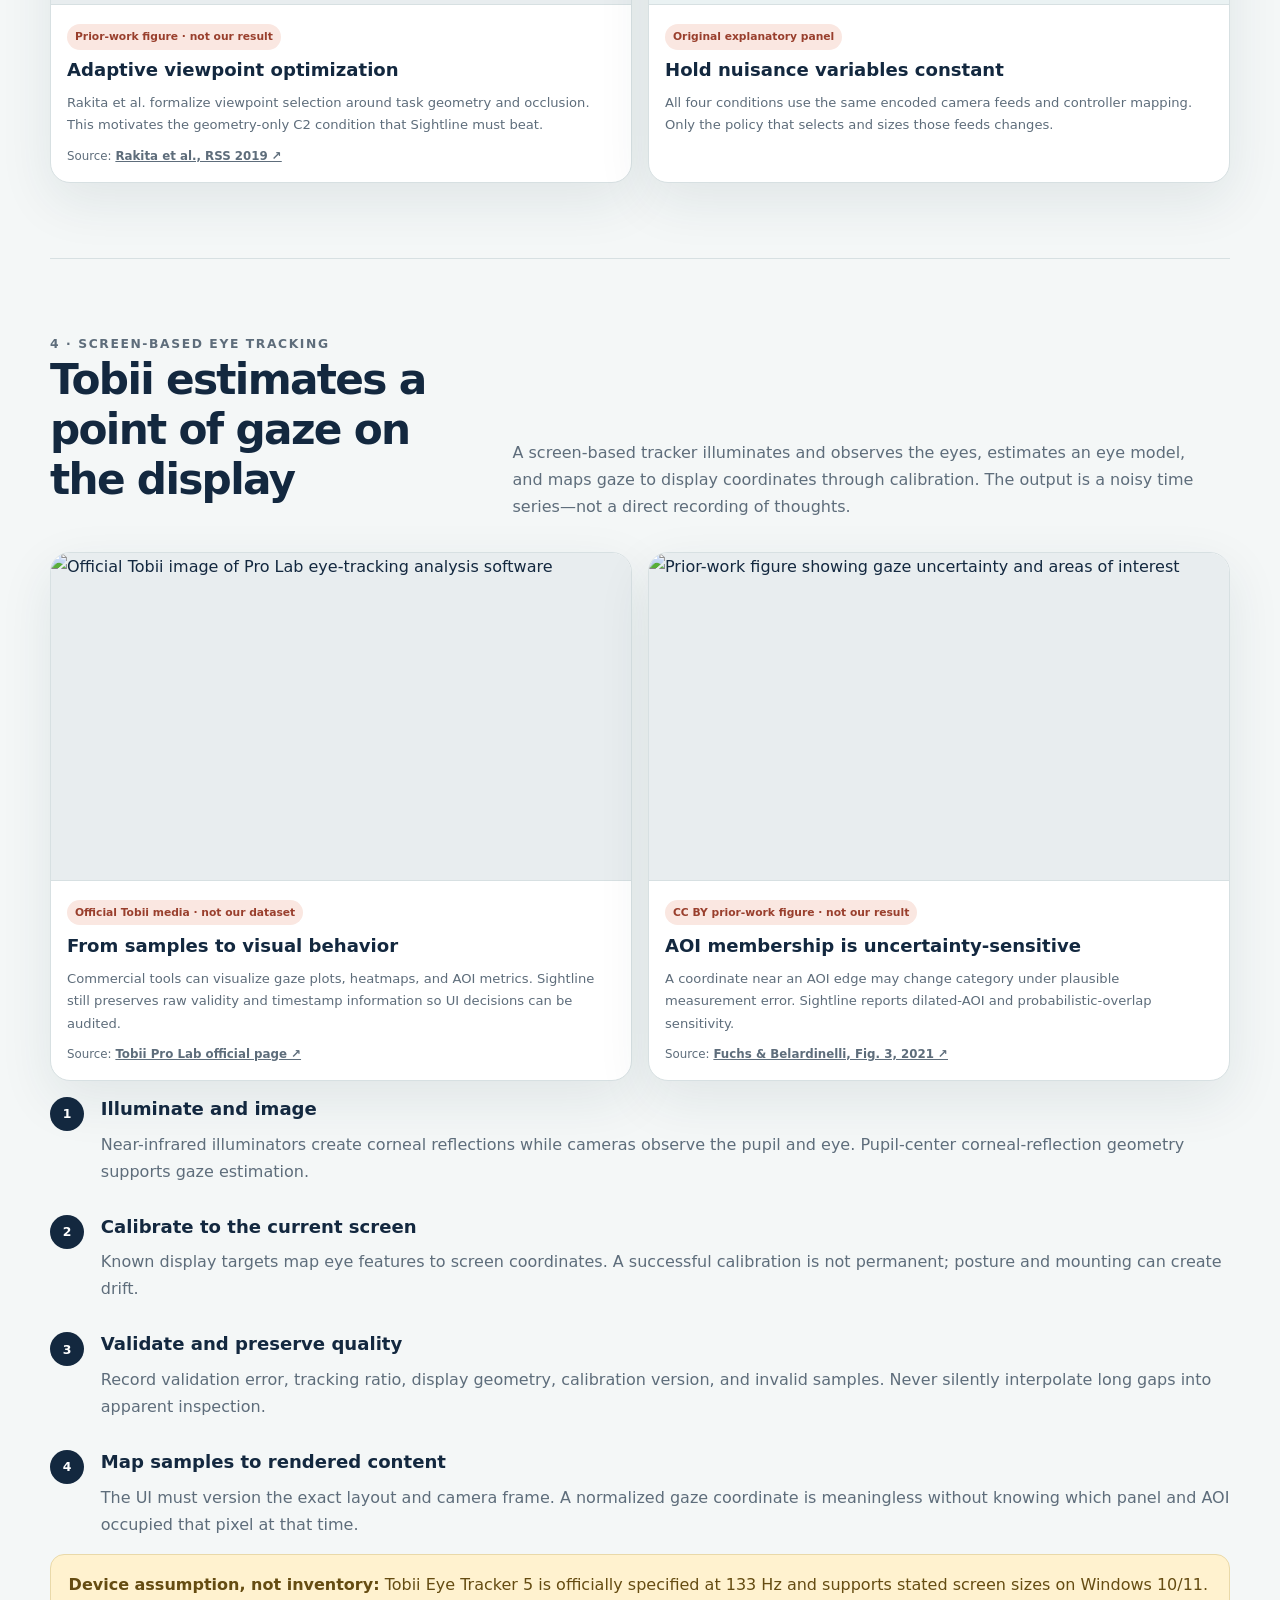
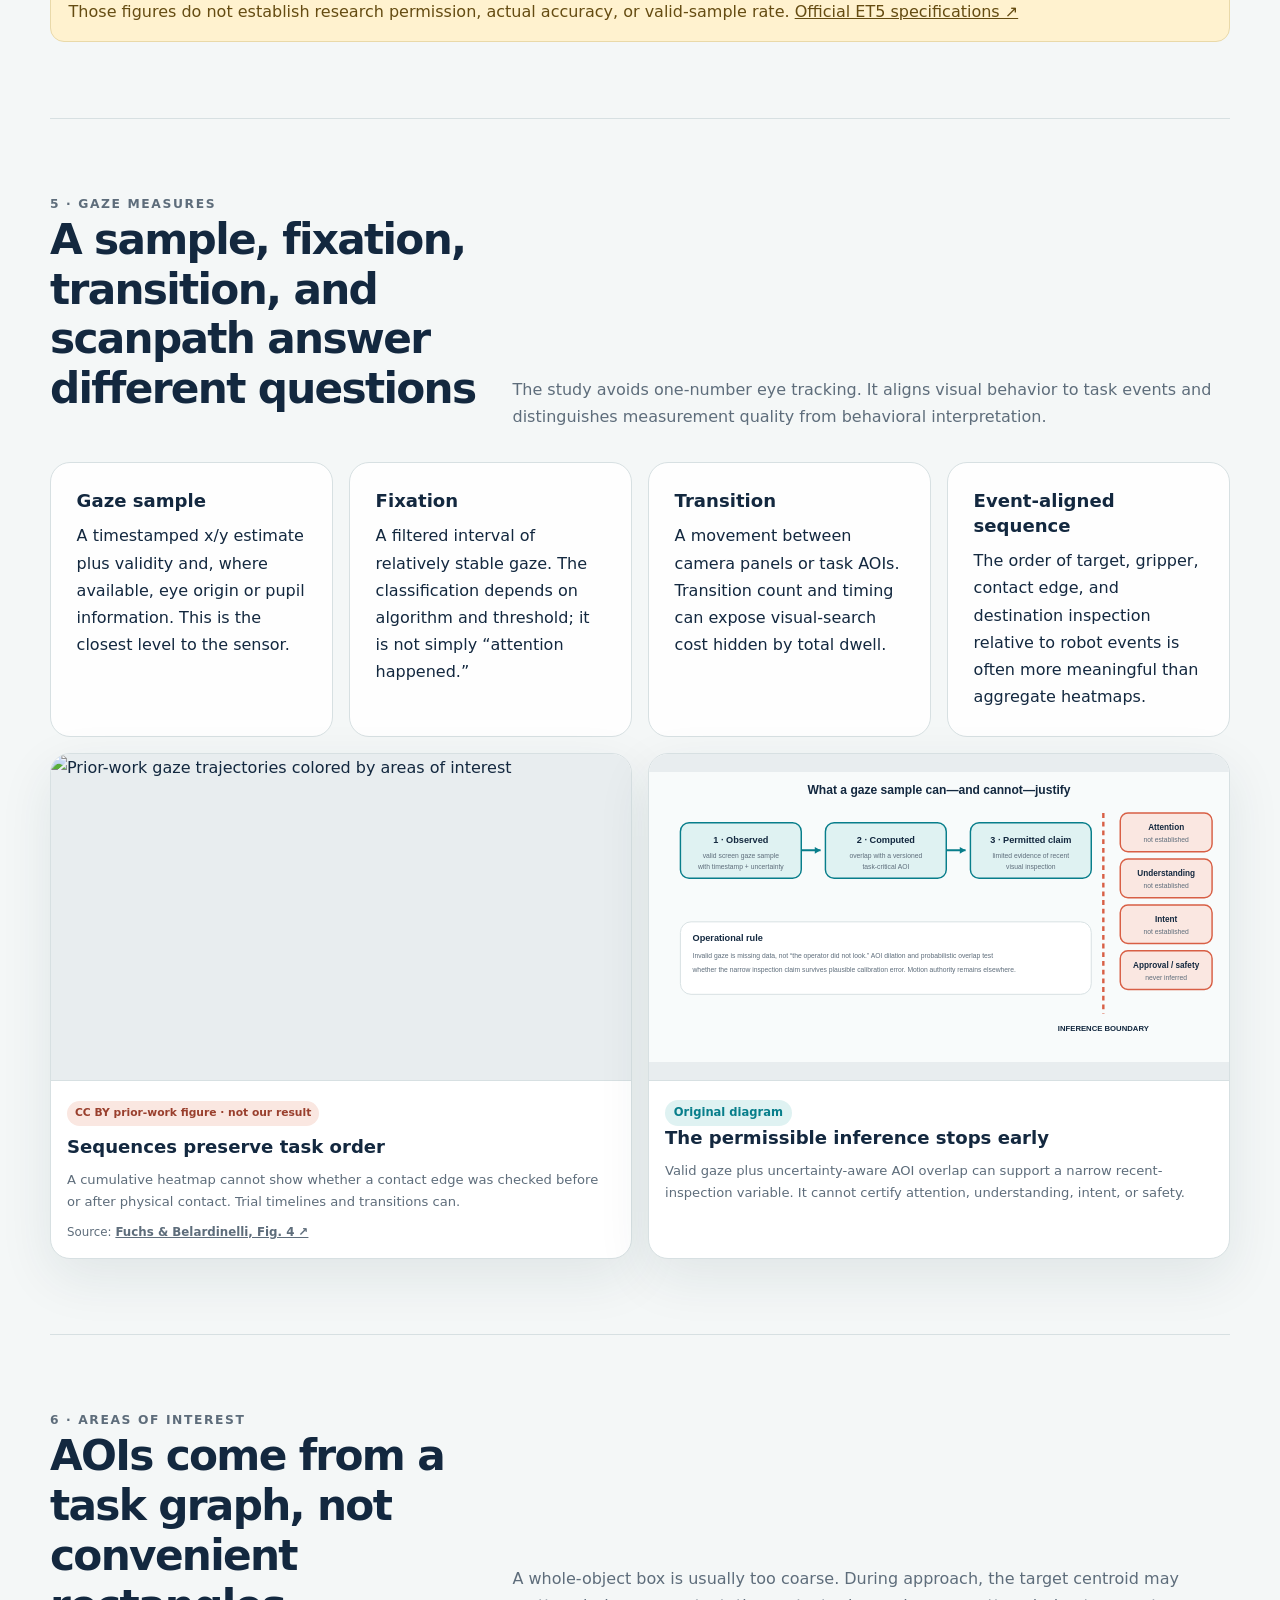
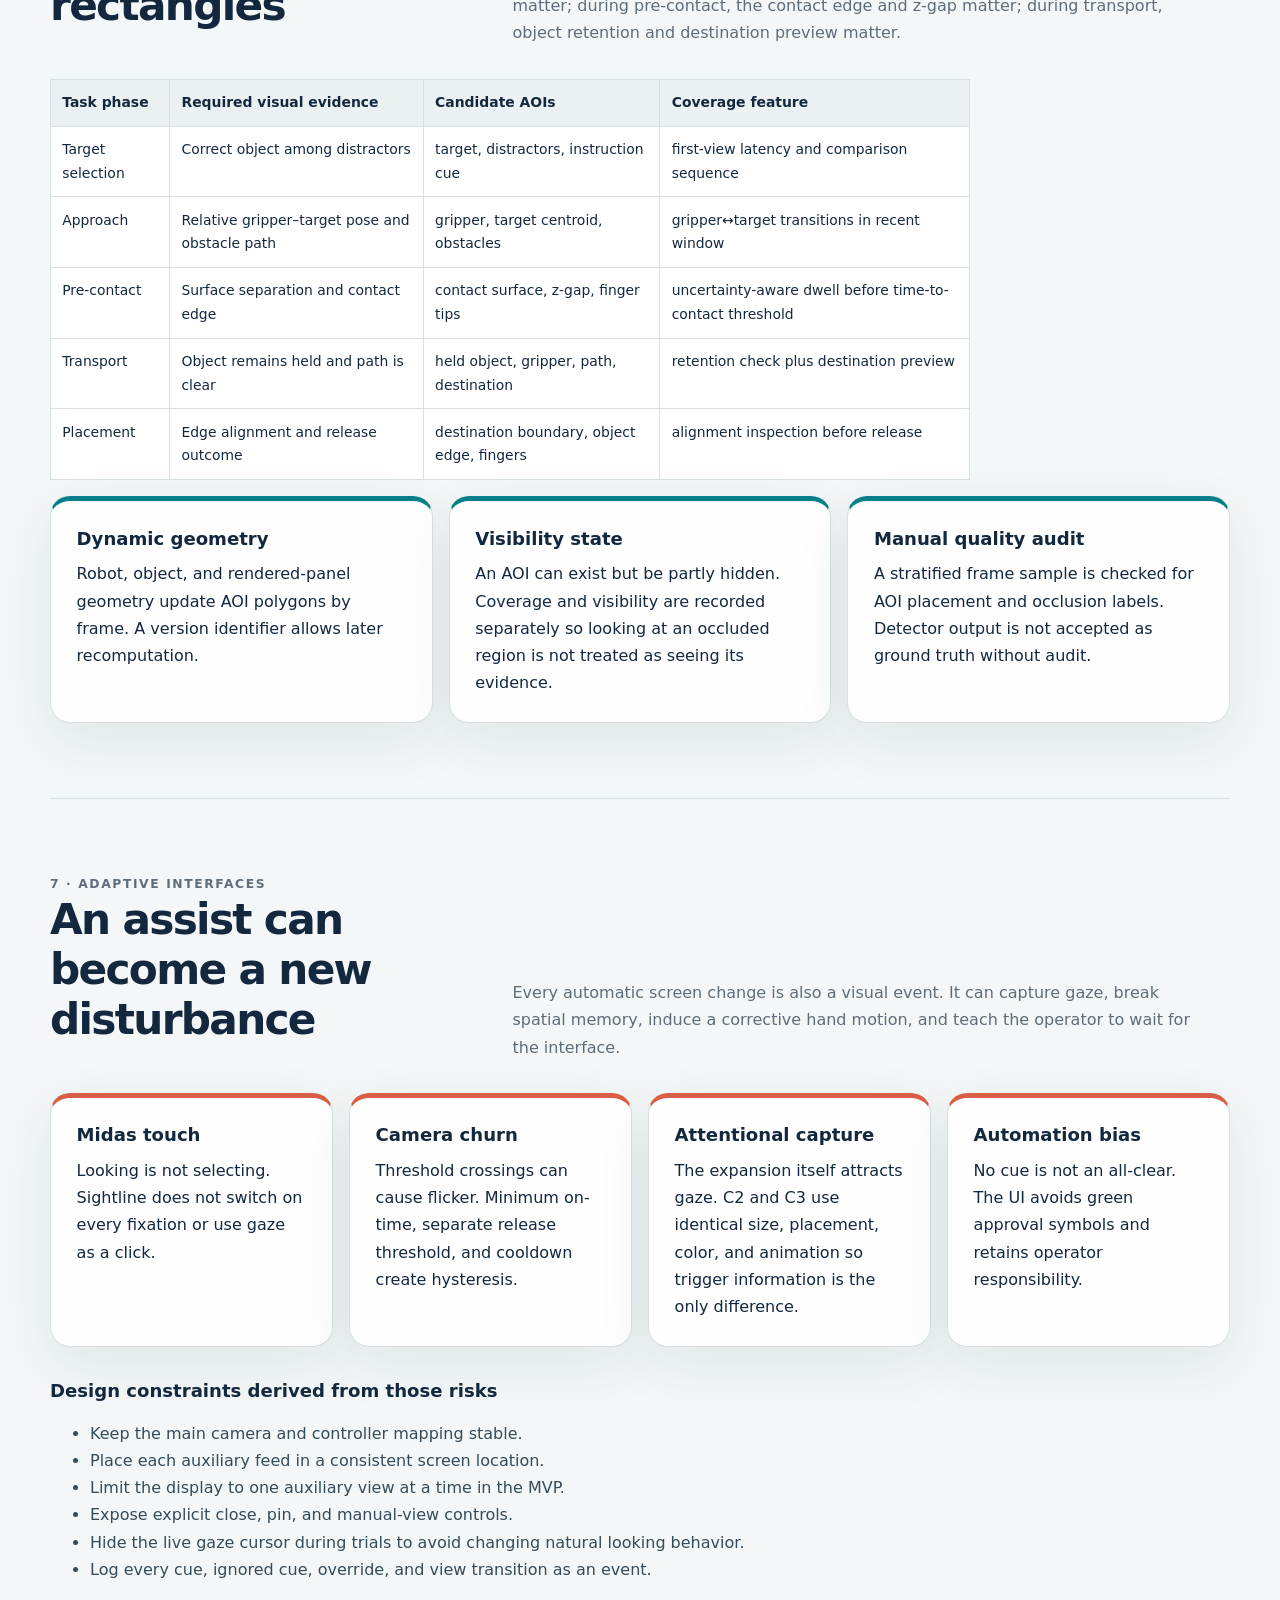
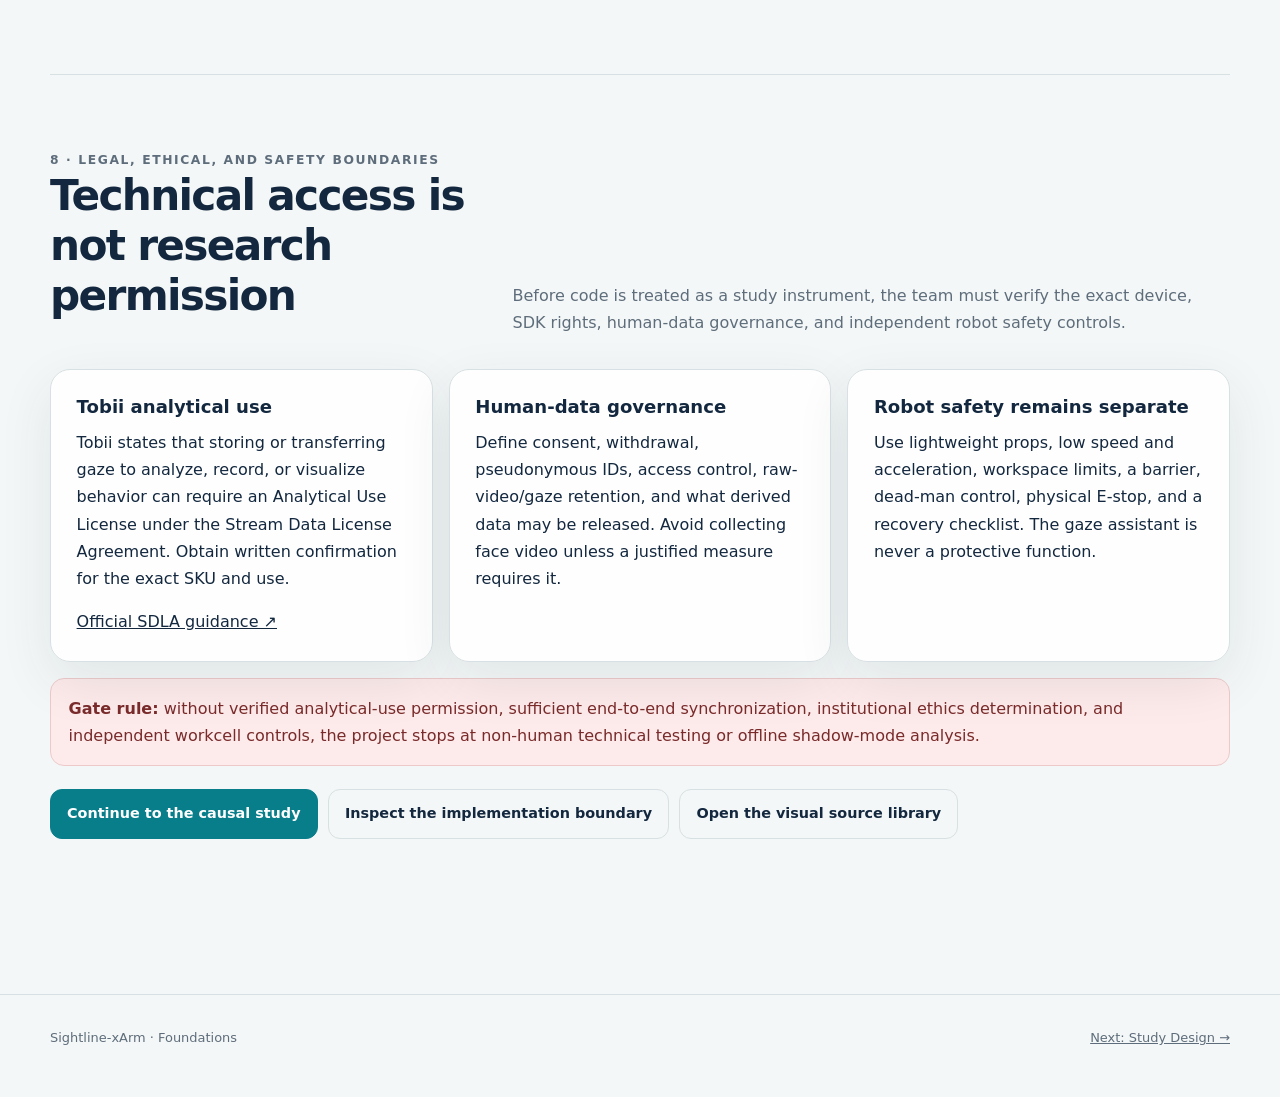
==== commit 7ba9685e: "Rewrite research atlas in English and expand visuals" ====
--- a/foundations/index.html
+++ b/foundations/index.html
@@ -1,31 +1,41 @@
-<!doctype html><html lang="ko"><head><meta charset="utf-8"><meta name="viewport" content="width=device-width,initial-scale=1"><meta name="description" content="xArm 원격조작, 카메라 시점, Tobii 화면 시선, AOI와 인간공학의 단계별 배경 개념"><title>개념 교실 · Sightline-xArm</title><link rel="stylesheet" href="../assets/css/site.css"></head>
-<body><a class="skip" href="#main">본문으로</a><header class="site-header"><nav class="nav"><a class="brand" href="../index.html"><span class="brand-mark">S</span>Sightline-xArm</a><button class="nav-toggle" aria-expanded="false">메뉴</button><div class="nav-links"><a href="../index.html">연구 개요</a><a aria-current="page" href="index.html">개념 교실</a><a href="../study/index.html">실험 설계</a><a href="../system/index.html">시스템·데이터</a><a href="../evidence/related-work.html">문헌 지도</a><a href="../evidence/media.html">시각 자료</a><a href="../operations/roadmap.html">실행 계획</a></div></nav></header>
-<main id="main"><section class="hero"><p class="eyebrow">Foundations · from robot to human vision</p><h1>원격조작은 손의 문제가 아니라<br>보는 방식의 문제이기도 하다.</h1><p class="lede">xArm이 어떻게 움직이고, 카메라 시점이 왜 조작 난이도를 바꾸며, Tobii가 무엇을 측정하고 무엇은 측정하지 못하는지 단계별로 설명한다.</p><div class="toc"><a href="#teleop">원격조작</a><a href="#xarm">xArm</a><a href="#views">카메라 시점</a><a href="#gaze">시선추적</a><a href="#construct">해석 경계</a><a href="#closed-loop">폐루프 UI</a></div></section>
+<!doctype html><html lang="en"><head><meta charset="utf-8"><meta name="viewport" content="width=device-width,initial-scale=1"><meta name="description" content="A step-by-step foundation for xArm teleoperation, camera geometry, screen-based Tobii eye tracking, AOIs, and adaptive-interface risks."><title>Foundations · Sightline-xArm</title><link rel="stylesheet" href="../assets/css/site.css"></head>
+<body><a class="skip" href="#main">Skip to content</a><header class="site-header"><nav class="nav" aria-label="Primary navigation"><a class="brand" href="../index.html"><span class="brand-mark">S</span>Sightline-xArm</a><button class="nav-toggle" aria-expanded="false">Menu</button><div class="nav-links"><a href="../index.html">Overview</a><a aria-current="page" href="index.html">Foundations</a><a href="../study/index.html">Study Design</a><a href="../system/index.html">System &amp; Data</a><a href="../evidence/related-work.html">Evidence Map</a><a href="../evidence/media.html">Visual Library</a><a href="../operations/roadmap.html">Roadmap</a></div></nav></header>
+<main id="main"><section class="hero"><p class="eyebrow">Concept classroom · from first principles</p><h1>Robot teleoperation is<br>an evidence-management problem.</h1><p class="lede">This page builds the study from the ground up: what xArm contributes, why camera geometry changes near contact, what a screen-based Tobii tracker actually measures, how gaze becomes an uncertainty-aware AOI observation, and why an adaptive interface can help or harm.</p><div class="toc"><a href="#teleoperation">Teleoperation</a><a href="#xarm">xArm</a><a href="#views">Camera views</a><a href="#eye">Eye tracking</a><a href="#gaze">Gaze measures</a><a href="#aoi">AOIs</a><a href="#adaptation">Adaptation</a><a href="#constraints">Constraints</a></div></section>
 
-<section class="section" id="teleop"><div class="section-head"><div><p class="eyebrow">Level 1</p><h2>Teleoperation이란?</h2></div><p>사람이 로봇과 떨어진 곳에서 화면을 보고 입력장치로 로봇을 움직이는 방식이다. 사람은 목표와 예외 판단에 강하고, 로봇은 정밀한 반복 실행과 물리적 도달에 강하다.</p></div>
-<div class="grid three"><article class="card flat"><h3>Operator input</h3><p>gamepad, SpaceMouse, joystick의 축 입력을 Cartesian velocity 또는 목표 pose로 바꾼다. gaze는 이 입력을 대체하지 않는다.</p></article><article class="card flat"><h3>Robot feedback</h3><p>joint angle, TCP pose, gripper, error state가 돌아온다. 영상과 telemetry의 시간이 어긋나면 운영자는 과거 화면을 보고 현재 로봇을 조작하게 된다.</p></article><article class="card flat"><h3>Visual mediation</h3><p>직접 시야가 없으므로 카메라의 위치·화각·지연·가림이 곧 인간의 작업공간 이해를 결정한다.</p></article></div>
-<div class="prose"><h3>완전 자율과 무엇이 다른가?</h3><p>이 연구에서는 운영자가 매 순간의 운동 명령과 정지 결정을 가진다. 시스템은 다른 camera view를 보여주는 정보 보조만 수행한다. 이는 로봇의 목표를 자동으로 추론하거나 계획·실행하는 자율조작과 다른 연구 단위다.</p></div></section>
+<section class="section" id="teleoperation"><div class="section-head"><div><p class="eyebrow">1 · Teleoperation</p><h2>The operator acts through a mediated loop</h2></div><p>In direct manipulation, the person can move their head, use binocular depth, feel unexpected contact, and look around an occluder. Screen-based teleoperation compresses that rich loop into video, interface state, and controller feedback.</p></div>
+<div class="grid three"><article class="card teal"><h3>Observe</h3><p>Cameras sample the workcell from predetermined locations. Lens, frame rate, exposure, calibration, latency, and occlusion determine what evidence reaches the operator.</p></article><article class="card teal"><h3>Interpret</h3><p>The operator infers target identity, depth, gap, alignment, and whether the previous command had the intended effect. This inference is not visible in robot telemetry alone.</p></article><article class="card teal"><h3>Act</h3><p>The controller produces an explicit motion request. Guards constrain it before xArm executes. The resulting state and new images close the loop.</p></article></div>
+<div class="prose"><h3>Why a camera interface is part of the control system</h3><p>The camera does not exert force, yet it changes the information on which every force-producing decision depends. A layout can therefore improve or degrade control without changing the robot policy. This is why the study holds controller mapping, speed, and camera streams constant while manipulating only the display policy.</p><h3>Latency has several locations</h3><p>Camera exposure, encoding, transport, rendering, gaze callbacks, adaptation logic, ROS communication, and robot dynamics each add delay. End-to-end event timing matters more than quoting a single device rate. The experiment records source timestamps and verifies residual offset with observable shared events.</p></div></section>
 
-<section class="section" id="xarm"><div class="section-head"><div><p class="eyebrow">Level 2</p><h2>xArm은 연구에서 어떤 역할인가</h2></div><p>xArm은 연구 질문이 아니라 재현 가능한 물리 조작 플랫폼이다. 실제 모델이 확정되기 전에는 xArm6을 기본 참조로 쓰되, 속도·payload·관절 수를 하드코딩하지 않는다.</p></div>
-<div class="source-gallery"><figure class="source-media"><video controls playsinline preload="none" poster="https://www.ufactory.cc/wp-content/uploads/2025/04/06-scaled.jpg"><source src="https://www.ufactory.cc/wp-content/uploads/2023/06/6%E6%9C%888%E6%97%A5-1.mp4" type="video/mp4">영상이 열리지 않으면 <a href="https://www.ufactory.cc/xarm-collaborative-robot/">UFACTORY 공식 페이지</a>에서 확인하세요.</video><figcaption><span class="source-flag">공식 장비 영상 · 우리 실험 아님</span><h3>UFACTORY xArm 공식 데모</h3><p>실제 팔의 크기·작업공간·움직임을 먼저 본다. 데모의 빠른 동작을 연구 속도로 그대로 사용하지 않는다.</p><p class="source-line">출처: <a href="https://www.ufactory.cc/xarm-collaborative-robot/" target="_blank" rel="noreferrer">UFACTORY xArm 공식 페이지 ↗</a></p></figcaption></figure><figure class="source-media"><img loading="lazy" src="https://www.ufactory.cc/wp-content/uploads/2023/02/An-illustration-for-xArm-working-range-600x434.png" alt="UFACTORY가 제공하는 xArm 공식 작업 범위 도면"><figcaption><span class="source-flag">공식 장비 도면</span><h3>도달 가능 영역과 연구 영역은 다르다</h3><p>공식 working range 전체가 실험 workspace가 아니다. 사람 연구에서는 작은 tabletop 영역과 낮은 속도로 제한해 반복 가능한 조건을 만든다.</p><p class="source-line">출처: <a href="https://www.ufactory.cc/xarm-collaborative-robot/" target="_blank" rel="noreferrer">UFACTORY working range ↗</a></p></figcaption></figure></div>
-<div class="grid four" style="margin-top:1rem"><article class="card flat"><div class="metric">6</div><div class="label">xArm6 DoF</div></article><article class="card flat"><div class="metric">700</div><div class="label">공식 reach · mm</div></article><article class="card flat"><div class="metric">5</div><div class="label">공식 max payload · kg</div></article><article class="card flat"><div class="metric">±0.1</div><div class="label">공식 repeatability · mm</div></article></div>
-<div class="warning" style="margin-top:1rem"><strong>수치의 의미:</strong> 이는 제조사 공통/제품 사양이지 본 연구의 달성 성능이 아니다. 실제 성능은 gripper, payload, 보정, 속도, mounting, network 조건에 따라 달라진다. <a href="https://docs.xarm.ufactory.cc/8.technical_specifications.html" target="_blank" rel="noreferrer">공식 기술 사양 ↗</a></div></section>
+<section class="section" id="xarm"><div class="section-head"><div><p class="eyebrow">2 · Robot platform</p><h2>xArm is the physical testbed—not the research claim</h2></div><p>The study uses a compact tabletop manipulator because self-occlusion, depth ambiguity, and contact alignment can be reproduced safely with lightweight objects. Exact specifications remain provisional until the actual inventory is audited.</p></div>
+<div class="source-gallery"><figure class="source-media"><video controls preload="metadata" poster="https://www.ufactory.cc/wp-content/uploads/2025/04/06-scaled.jpg"><source src="https://www.ufactory.cc/wp-content/uploads/2023/06/6%E6%9C%888%E6%97%A5-1.mp4" type="video/mp4">Your browser does not support this video.</video><figcaption><span class="source-flag">Official manufacturer media · not our experiment</span><h3>UFACTORY xArm task examples</h3><p>The video establishes the form factor and manipulation context. It is not evidence that Sightline improves performance or safety.</p><p class="source-line">Source: <a href="https://www.ufactory.cc/xarm-collaborative-robot/" target="_blank" rel="noreferrer">UFACTORY official xArm page ↗</a></p></figcaption></figure><figure class="source-media"><img src="https://www.ufactory.cc/wp-content/uploads/2023/02/An-illustration-for-xArm-working-range-600x434.png" alt="Official UFACTORY illustration of an xArm working range" loading="lazy"><figcaption><span class="source-flag">Official manufacturer diagram · not a rig measurement</span><h3>Reach shapes the visual envelope</h3><p>Camera mounts, barriers, and props must stay outside the swept volume while preserving views of the task zone. The actual model datasheet controls the final layout.</p><p class="source-line">Source: <a href="https://docs.xarm.ufactory.cc/8.technical_specifications.html" target="_blank" rel="noreferrer">UFACTORY technical specifications ↗</a></p></figcaption></figure></div>
+<div class="grid four" style="margin-top:1rem"><article class="card flat"><h3>Degrees of freedom</h3><p>xArm5/6/7 have different kinematic redundancy and occlusion profiles. “xArm” is not one interchangeable geometry.</p></article><article class="card flat"><h3>End effector</h3><p>Gripper finger width, camera mount, and payload change both the visible contact region and collision envelope.</p></article><article class="card flat"><h3>Control mode</h3><p>Joint, Cartesian pose, and Cartesian velocity modes create different latency and guard requirements. The selected mode must be frozen across conditions.</p></article><article class="card flat"><h3>Reference only</h3><p>xArm6 official figures—6 DoF, 700 mm reach, 5 kg maximum payload, ±0.1 mm repeatability—apply only if xArm6 is the audited device.</p></article></div>
+<div class="warning" style="margin-top:1rem"><strong>Implementation path:</strong> the official <a href="https://github.com/xArm-Developer/xarm_ros2" target="_blank" rel="noreferrer">xarm_ros2 repository ↗</a> includes ROS 2, MoveIt, D435i eye-in-hand, hand–eye calibration, and vision-guided grasping examples. Example calibration values are never reused as experimental calibration.</div></section>
 
-<section class="section" id="views"><div class="section-head"><div><p class="eyebrow">Level 3</p><h2>왜 카메라 시점이 작업을 바꾸나</h2></div><p>카메라 view는 단순한 영상 선택이 아니다. 같은 운동 명령도 시점과 제어 좌표가 어긋나면 방향을 머릿속에서 회전해야 하고, gripper가 목표를 가리면 접촉 직전 오차를 보정할 수 없다.</p></div>
-<div class="grid three"><article class="card teal"><span class="tag teal">Overhead</span><h3>전역 배치에 강함</h3><p>목표·장애물·경로의 전체 관계를 보기 쉽다. 그러나 높이와 gripper 뒤의 접촉면은 약하다.</p></article><article class="card teal"><span class="tag teal">Side</span><h3>높이와 간격에 강함</h3><p>삽입·적층의 수직 오차를 보기 좋다. 반대로 평면상의 전체 경로와 뒤쪽 물체가 가려질 수 있다.</p></article><article class="card teal"><span class="tag teal">Wrist</span><h3>접촉 정밀도에 강함</h3><p>작업점 해상도가 높고 eye-in-hand 관찰이 가능하다. 팔 회전에 따라 view가 크게 변하고 orientation mismatch가 생길 수 있다.</p></article></div>
-<div class="source-gallery" style="margin-top:1rem"><figure class="source-media"><img loading="lazy" src="https://graphics.cs.wisc.edu/Papers/2019/RMG19a/vis_cones_3.png" alt="복잡한 원격조작 환경에서 여러 후보 카메라 시야 원뿔을 보여주는 adapting viewpoints 공식 그림"><figcaption><span class="source-flag">선행연구 · 우리 결과 아님</span><h3>가림을 피하는 적응형 시점</h3><p>Rakita 등은 별도의 camera robot이 가림을 완화하도록 시점을 최적화했다. Sightline은 이런 기하 기반 view를 C2 기준선으로 구현한다.</p><p class="source-line">출처: <a href="https://graphics.cs.wisc.edu/Papers/2019/RMG19a/" target="_blank" rel="noreferrer">Remote Telemanipulation with Adapting Viewpoints ↗</a></p></figcaption></figure><figure class="source-media"><img loading="lazy" src="https://www.frontiersin.org/files/Articles/647930/xml-images/fnbot-15-647930-g0001.webp" alt="가상 pick-and-place 원격조작에서 eye tracker와 controller를 사용하는 선행연구의 공식 실험 구성"><figcaption><span class="source-flag">CC BY 선행연구 · 우리 구성 아님</span><h3>gaze–hand–robot 동기화</h3><p>Fuchs와 Belardinelli의 simulated teleoperation은 controller·gaze·robot state를 함께 기록했다. 우리 연구는 이를 실제 xArm과 camera-layout intervention으로 확장하되 의도 추론을 주 기여로 삼지 않는다.</p><p class="source-line">출처: <a href="https://doi.org/10.3389/fnbot.2021.647930" target="_blank" rel="noreferrer">Frontiers 원문, CC BY ↗</a></p></figcaption></figure></div>
-<div class="prose"><h3>Camera frame alignment</h3><p>eye-in-hand 영상의 축과 controller 축이 어긋나면 같은 입력이 화면에서 예상하지 못한 방향으로 보인다. 2021년 연구는 view correction이 completion time, trajectory length, 주관적 난이도를 개선할 수 있음을 보였다. 따라서 우리 실험에서는 condition 사이에 view orientation과 control mapping을 동일하게 고정하고, camera assistance 효과와 좌표 보정 효과를 섞지 않는다.</p></div></section>
+<section class="section" id="views"><div class="section-head"><div><p class="eyebrow">3 · Camera geometry</p><h2>Each view answers a different question</h2></div><p>A useful interface does not ask which camera is “best” in general. It asks which observable is required in the current task phase, and what each view cannot reliably reveal.</p></div>
+<div class="prose"><table><thead><tr><th>View</th><th>Strong evidence</th><th>Characteristic blind spot</th><th>Most useful phase</th></tr></thead><tbody><tr><td><strong>Overhead / world</strong></td><td>Target identity, global path, XY alignment, destination</td><td>Z-gap, contact edge, gripper self-occlusion</td><td>Search, approach, transport</td></tr><tr><td><strong>Side</strong></td><td>Height, surface separation, stack level, insertion depth</td><td>XY overlap and objects hidden behind one another</td><td>Pre-contact, placement, verification</td></tr><tr><td><strong>Wrist / eye-in-hand</strong></td><td>Local gripper–object relation and close contact detail</td><td>Narrow context, motion-induced image change, arm occlusion</td><td>Final approach, grasp, insertion</td></tr></tbody></table></div>
+<div class="viz" style="margin-top:1rem"><img src="../assets/img/failure-taxonomy.svg" alt="Diagram distinguishing visibility, interpretation, and visual-allocation failures"><div class="caption">Original synthesis. A new camera helps a visibility failure; stable control–camera mapping helps interpretation; selective presentation addresses allocation cost.</div></div>
+<div class="grid three" style="margin-top:1rem"><article class="card coral"><h3>Occlusion is phase-dependent</h3><p>Visibility must be computed for the critical object surface, not the object’s full bounding box. An object can remain “detected” while the contact edge is completely hidden.</p></article><article class="card coral"><h3>Mapping is a confound</h3><p>If side-view axes are rotated relative to controller axes, performance may change because of visuomotor remapping rather than selective assistance.</p></article><article class="card coral"><h3>Motion is a cue and a cost</h3><p>A moving camera can reveal depth through motion parallax but can also disturb spatial orientation. The MVP selects among fixed streams before considering motorized viewpoints.</p></article></div>
+<div class="source-gallery" style="margin-top:1rem"><figure class="source-media"><img src="https://graphics.cs.wisc.edu/Papers/2019/RMG19a/vis_cones_3.png" alt="Prior-work visualization of visibility cones and adaptive viewpoints for robot teleoperation" loading="lazy"><figcaption><span class="source-flag">Prior-work figure · not our result</span><h3>Adaptive viewpoint optimization</h3><p>Rakita et al. formalize viewpoint selection around task geometry and occlusion. This motivates the geometry-only C2 condition that Sightline must beat.</p><p class="source-line">Source: <a href="https://graphics.cs.wisc.edu/Papers/2019/RMG19a/" target="_blank" rel="noreferrer">Rakita et al., RSS 2019 ↗</a></p></figcaption></figure><figure class="source-media"><div style="aspect-ratio:16/9;display:grid;place-items:center;padding:2rem;background:#eaf2f3"><div style="max-width:430px;text-align:center"><div class="metric">One stream ≠ one viewpoint</div><p>Calibration, crop, latency, scale, and frame alignment remain part of the condition even when the camera hardware does not move.</p></div></div><figcaption><span class="source-flag">Original explanatory panel</span><h3>Hold nuisance variables constant</h3><p>All four conditions use the same encoded camera feeds and controller mapping. Only the policy that selects and sizes those feeds changes.</p></figcaption></figure></div></section>
 
-<section class="section" id="gaze"><div class="section-head"><div><p class="eyebrow">Level 4</p><h2>Tobii가 실제로 내는 것은 화면 좌표</h2></div><p>screen-based eye tracker는 사람이 작업대의 어느 3D 물체를 보는지 직접 알지 못한다. 모니터의 어느 픽셀 부근을 보았는지와 품질 상태를 시간 순서로 제공한다.</p></div>
-<div class="grid three"><article class="card"><h3>Gaze sample</h3><p>한 시점의 화면 좌표와 validity다. 잡음·blink·머리 움직임·보정 오차가 있으므로 한 점을 클릭이나 명령으로 취급하지 않는다.</p></article><article class="card"><h3>Fixation / dwell</h3><p>상대적으로 안정된 gaze 구간 또는 AOI 내부 체류다. event detector와 threshold에 따라 결과가 달라지므로 원시 sample 기반 분석도 병행한다.</p></article><article class="card"><h3>AOI coverage</h3><p>target, contact surface, destination, robot effector 같은 연구자 정의 영역을 최근 시간창에서 관찰했는지 나타낸다. AOI는 task graph에서 독립 정의한다.</p></article></div>
-<div class="grid two" style="margin-top:1rem"><article class="card flat"><h3>Tobii Eye Tracker 5 기준</h3><p>공식 사양은 133 Hz gaze frequency와 15–27″ 16:9 또는 30″ 21:9 화면 영역, Windows 10/11을 제시한다. 그래서 이 사이트의 기본 protocol은 24–27″ 단일 monitor를 전제로 한다.</p><a href="https://help.tobii.com/hc/en-us/articles/360012483818-Specifications-for-Eye-Tracker-5" target="_blank" rel="noreferrer">공식 사양 ↗</a></article><article class="card flat"><h3>장치 SKU가 달라지면</h3><p>Tobii Pro Spectrum/Fusion, Glasses 3 등은 데이터 stream·정확도·사용 위치·SDK가 다르다. 보유 장치를 확인한 뒤 sampling, calibration, licensing 문장을 교체해야 한다.</p><a href="https://developer.tobii.com/tobii-pro-sdk/" target="_blank" rel="noreferrer">Tobii Pro SDK ↗</a></article></div>
-<div class="danger" style="margin-top:1rem"><strong>법적 Gate:</strong> gaze를 저장·전송해 행동 또는 주의를 분석·기록·시각화하는 것은 Tobii 공개 SDLA상 Analytical Use에 해당하며 별도 라이선스가 필요하다. 서면 권한이 확인되지 않으면 연구 데이터를 수집하지 않는다. <a href="https://developer.tobii.com/pc-gaming/sdla/" target="_blank" rel="noreferrer">Tobii SDLA ↗</a></div></section>
+<section class="section" id="eye"><div class="section-head"><div><p class="eyebrow">4 · Screen-based eye tracking</p><h2>Tobii estimates a point of gaze on the display</h2></div><p>A screen-based tracker illuminates and observes the eyes, estimates an eye model, and maps gaze to display coordinates through calibration. The output is a noisy time series—not a direct recording of thoughts.</p></div>
+<div class="source-gallery"><figure class="source-media"><img src="https://a.storyblok.com/f/290827487058644/88eaccf462/tobii-pro-lab-software.jpg" alt="Official Tobii image of Pro Lab eye-tracking analysis software" loading="lazy"><figcaption><span class="source-flag">Official Tobii media · not our dataset</span><h3>From samples to visual behavior</h3><p>Commercial tools can visualize gaze plots, heatmaps, and AOI metrics. Sightline still preserves raw validity and timestamp information so UI decisions can be audited.</p><p class="source-line">Source: <a href="https://www.tobii.com/products/software/behavior-research-software/tobii-pro-lab" target="_blank" rel="noreferrer">Tobii Pro Lab official page ↗</a></p></figcaption></figure><figure class="source-media"><img src="https://www.frontiersin.org/files/Articles/647930/xml-images/fnbot-15-647930-g0003.webp" alt="Prior-work figure showing gaze uncertainty and areas of interest" loading="lazy"><figcaption><span class="source-flag">CC BY prior-work figure · not our result</span><h3>AOI membership is uncertainty-sensitive</h3><p>A coordinate near an AOI edge may change category under plausible measurement error. Sightline reports dilated-AOI and probabilistic-overlap sensitivity.</p><p class="source-line">Source: <a href="https://www.frontiersin.org/journals/neurorobotics/articles/10.3389/fnbot.2021.647930/full" target="_blank" rel="noreferrer">Fuchs &amp; Belardinelli, Fig. 3, 2021 ↗</a></p></figcaption></figure></div>
+<div class="steps" style="margin-top:1rem"><article class="step"><div><h3>Illuminate and image</h3><p>Near-infrared illuminators create corneal reflections while cameras observe the pupil and eye. Pupil-center corneal-reflection geometry supports gaze estimation.</p></div></article><article class="step"><div><h3>Calibrate to the current screen</h3><p>Known display targets map eye features to screen coordinates. A successful calibration is not permanent; posture and mounting can create drift.</p></div></article><article class="step"><div><h3>Validate and preserve quality</h3><p>Record validation error, tracking ratio, display geometry, calibration version, and invalid samples. Never silently interpolate long gaps into apparent inspection.</p></div></article><article class="step"><div><h3>Map samples to rendered content</h3><p>The UI must version the exact layout and camera frame. A normalized gaze coordinate is meaningless without knowing which panel and AOI occupied that pixel at that time.</p></div></article></div>
+<div class="warning"><strong>Device assumption, not inventory:</strong> Tobii Eye Tracker 5 is officially specified at 133 Hz and supports stated screen sizes on Windows 10/11. Those figures do not establish research permission, actual accuracy, or valid-sample rate. <a href="https://help.tobii.com/hc/en-us/articles/360012483818-Specifications-for-Eye-Tracker-5" target="_blank" rel="noreferrer">Official ET5 specifications ↗</a></div></section>
 
-<section class="section" id="construct"><div class="section-head"><div><p class="eyebrow">Level 5 · construct validity</p><h2>보았다는 것과 이해했다는 것은 다르다</h2></div><p>시선은 시각 정보 취득의 흔적이지만 covert attention, 주변시, 중심편향, 현저성, 피로, 개인차 때문에 주의나 이해의 완전한 대리변수가 아니다.</p></div>
-<div class="source-gallery"><figure class="source-media"><img loading="lazy" src="https://www.frontiersin.org/files/Articles/647930/xml-images/fnbot-15-647930-g0003.webp" alt="gaze 불확실성을 2차원 분포로 표현하고 물체 mesh AOI 확률을 계산하는 공식 방법 그림"><figcaption><span class="source-flag">CC BY 선행연구 · 우리 결과 아님</span><h3>한 점이 아닌 불확실성 분포</h3><p>Fuchs와 Belardinelli는 gaze uncertainty와 visible object surface를 결합해 AOI likelihood를 계산했다. 작은 contact AOI에 단순 point-in-box만 적용하면 과도한 확신이 생길 수 있다.</p><p class="source-line">출처: <a href="https://doi.org/10.3389/fnbot.2021.647930" target="_blank" rel="noreferrer">Frontiers Figure 3, CC BY ↗</a></p></figcaption></figure><figure class="source-media"><img loading="lazy" src="https://www.frontiersin.org/files/Articles/647930/xml-images/fnbot-15-647930-g0004.webp" alt="pick-and-place 중 손 궤적을 현재 응시 AOI 색으로 나타낸 공식 선행연구 그림"><figcaption><span class="source-flag">CC BY 선행연구 · 우리 결과 아님</span><h3>Planning glance와 monitoring glance</h3><p>사람은 목표를 미리 보고, 움직이는 gripper를 중간에 확인하며, 도착지를 앞서 보는 패턴을 보일 수 있다. 따라서 단순 총 dwell보다 task phase에 맞는 coverage와 transition을 분석한다.</p><p class="source-line">출처: <a href="https://doi.org/10.3389/fnbot.2021.647930" target="_blank" rel="noreferrer">Frontiers Figure 4, CC BY ↗</a></p></figcaption></figure></div>
-<div class="prose"><h3>그래서 무엇을 함께 기록해야 하나?</h3><ul><li><strong>명시적 행동:</strong> controller input, 수동 view 요청, 계속/수정/정지.</li><li><strong>객관적 성과:</strong> 충돌, drop, grasp attempts, 배치 편차, completion time.</li><li><strong>gaze 품질:</strong> calibration error, tracking ratio, 결측, 안경/렌즈, trial별 validation.</li><li><strong>시각 자극:</strong> AOI 크기·위치·가림률·명암, view change magnitude.</li><li><strong>주관적 지표:</strong> NASA-TLX, 불편·놀람·통제감. pupil은 조명과 카메라 변화의 영향을 받으므로 탐색적 지표로만 둔다.</li></ul></div></section>
+<section class="section" id="gaze"><div class="section-head"><div><p class="eyebrow">5 · Gaze measures</p><h2>A sample, fixation, transition, and scanpath answer different questions</h2></div><p>The study avoids one-number eye tracking. It aligns visual behavior to task events and distinguishes measurement quality from behavioral interpretation.</p></div>
+<div class="grid four"><article class="card flat"><h3>Gaze sample</h3><p>A timestamped x/y estimate plus validity and, where available, eye origin or pupil information. This is the closest level to the sensor.</p></article><article class="card flat"><h3>Fixation</h3><p>A filtered interval of relatively stable gaze. The classification depends on algorithm and threshold; it is not simply “attention happened.”</p></article><article class="card flat"><h3>Transition</h3><p>A movement between camera panels or task AOIs. Transition count and timing can expose visual-search cost hidden by total dwell.</p></article><article class="card flat"><h3>Event-aligned sequence</h3><p>The order of target, gripper, contact edge, and destination inspection relative to robot events is often more meaningful than aggregate heatmaps.</p></article></div>
+<div class="source-gallery" style="margin-top:1rem"><figure class="source-media"><img src="https://www.frontiersin.org/files/Articles/647930/xml-images/fnbot-15-647930-g0004.webp" alt="Prior-work gaze trajectories colored by areas of interest" loading="lazy"><figcaption><span class="source-flag">CC BY prior-work figure · not our result</span><h3>Sequences preserve task order</h3><p>A cumulative heatmap cannot show whether a contact edge was checked before or after physical contact. Trial timelines and transitions can.</p><p class="source-line">Source: <a href="https://www.frontiersin.org/journals/neurorobotics/articles/10.3389/fnbot.2021.647930/full" target="_blank" rel="noreferrer">Fuchs &amp; Belardinelli, Fig. 4 ↗</a></p></figcaption></figure><figure class="source-media"><img src="../assets/img/construct-ladder.svg" alt="Evidence ladder limiting gaze interpretation to recent inspection evidence"><figcaption><span class="tag teal">Original diagram</span><h3>The permissible inference stops early</h3><p>Valid gaze plus uncertainty-aware AOI overlap can support a narrow recent-inspection variable. It cannot certify attention, understanding, intent, or safety.</p></figcaption></figure></div></section>
 
-<section class="section" id="closed-loop"><div class="section-head"><div><p class="eyebrow">Level 6</p><h2>폐루프 인터페이스의 핵심 위험</h2></div><p>측정한 gaze가 UI를 바꾸고, 바뀐 UI가 다시 gaze를 바꾼다. 이 피드백을 고려하지 않으면 효과가 아니라 인터페이스가 만든 시선 패턴을 발견하게 된다.</p></div>
-<div class="grid four"><article class="card flat"><h3>Midas touch</h3><p>그냥 본 것과 의도적 명령을 구분하기 어렵다. 그래서 view를 gaze 방향으로 즉시 전환하지 않는다.</p></article><article class="card flat"><h3>Camera churn</h3><p>짧은 fixation마다 화면이 바뀌면 제어가 더 어렵다. minimum dwell, cooldown, hysteresis를 둔다.</p></article><article class="card flat"><h3>Attentional capture</h3><p>새 view의 움직임 자체가 gaze를 끌 수 있다. cue 크기와 animation을 고정하고 surprise rating을 측정한다.</p></article><article class="card flat"><h3>Automation bias</h3><p>보조 view가 뜨지 않았다고 안전하다는 뜻은 아니다. UI에 안전 상태처럼 보이는 녹색 인증 표현을 쓰지 않는다.</p></article></div>
-<div class="verdict" style="margin-top:1rem"><strong>설계 원칙:</strong> gaze는 assistance eligibility를 조정할 뿐이다. xArm 운동, camera servo, 최종 진행 판단은 gaze 외의 명시적·검증 가능한 채널에 남긴다.</div></section>
-</main><footer class="site-footer"><div class="footer-inner"><span>Sightline-xArm · 개념 교실</span><span><a href="../study/index.html">다음: 실험 설계 →</a></span></div></footer><script src="../assets/js/site.js"></script></body></html>
+<section class="section" id="aoi"><div class="section-head"><div><p class="eyebrow">6 · Areas of interest</p><h2>AOIs come from a task graph, not convenient rectangles</h2></div><p>A whole-object box is usually too coarse. During approach, the target centroid may matter; during pre-contact, the contact edge and z-gap matter; during transport, object retention and destination preview matter.</p></div>
+<div class="prose"><table><thead><tr><th>Task phase</th><th>Required visual evidence</th><th>Candidate AOIs</th><th>Coverage feature</th></tr></thead><tbody><tr><td>Target selection</td><td>Correct object among distractors</td><td>target, distractors, instruction cue</td><td>first-view latency and comparison sequence</td></tr><tr><td>Approach</td><td>Relative gripper–target pose and obstacle path</td><td>gripper, target centroid, obstacles</td><td>gripper↔target transitions in recent window</td></tr><tr><td>Pre-contact</td><td>Surface separation and contact edge</td><td>contact surface, z-gap, finger tips</td><td>uncertainty-aware dwell before time-to-contact threshold</td></tr><tr><td>Transport</td><td>Object remains held and path is clear</td><td>held object, gripper, path, destination</td><td>retention check plus destination preview</td></tr><tr><td>Placement</td><td>Edge alignment and release outcome</td><td>destination boundary, object edge, fingers</td><td>alignment inspection before release</td></tr></tbody></table></div>
+<div class="grid three" style="margin-top:1rem"><article class="card teal"><h3>Dynamic geometry</h3><p>Robot, object, and rendered-panel geometry update AOI polygons by frame. A version identifier allows later recomputation.</p></article><article class="card teal"><h3>Visibility state</h3><p>An AOI can exist but be partly hidden. Coverage and visibility are recorded separately so looking at an occluded region is not treated as seeing its evidence.</p></article><article class="card teal"><h3>Manual quality audit</h3><p>A stratified frame sample is checked for AOI placement and occlusion labels. Detector output is not accepted as ground truth without audit.</p></article></div></section>
+
+<section class="section" id="adaptation"><div class="section-head"><div><p class="eyebrow">7 · Adaptive interfaces</p><h2>An assist can become a new disturbance</h2></div><p>Every automatic screen change is also a visual event. It can capture gaze, break spatial memory, induce a corrective hand motion, and teach the operator to wait for the interface.</p></div>
+<div class="grid four"><article class="card coral"><h3>Midas touch</h3><p>Looking is not selecting. Sightline does not switch on every fixation or use gaze as a click.</p></article><article class="card coral"><h3>Camera churn</h3><p>Threshold crossings can cause flicker. Minimum on-time, separate release threshold, and cooldown create hysteresis.</p></article><article class="card coral"><h3>Attentional capture</h3><p>The expansion itself attracts gaze. C2 and C3 use identical size, placement, color, and animation so trigger information is the only difference.</p></article><article class="card coral"><h3>Automation bias</h3><p>No cue is not an all-clear. The UI avoids green approval symbols and retains operator responsibility.</p></article></div>
+<div class="prose"><h3>Design constraints derived from those risks</h3><ul><li>Keep the main camera and controller mapping stable.</li><li>Place each auxiliary feed in a consistent screen location.</li><li>Limit the display to one auxiliary view at a time in the MVP.</li><li>Expose explicit close, pin, and manual-view controls.</li><li>Hide the live gaze cursor during trials to avoid changing natural looking behavior.</li><li>Log every cue, ignored cue, override, and view transition as an event.</li></ul></div></section>
+
+<section class="section" id="constraints"><div class="section-head"><div><p class="eyebrow">8 · Legal, ethical, and safety boundaries</p><h2>Technical access is not research permission</h2></div><p>Before code is treated as a study instrument, the team must verify the exact device, SDK rights, human-data governance, and independent robot safety controls.</p></div>
+<div class="grid three"><article class="card"><h3>Tobii analytical use</h3><p>Tobii states that storing or transferring gaze to analyze, record, or visualize behavior can require an Analytical Use License under the Stream Data License Agreement. Obtain written confirmation for the exact SKU and use.</p><a href="https://developer.tobii.com/pc-gaming/sdla/" target="_blank" rel="noreferrer">Official SDLA guidance ↗</a></article><article class="card"><h3>Human-data governance</h3><p>Define consent, withdrawal, pseudonymous IDs, access control, raw-video/gaze retention, and what derived data may be released. Avoid collecting face video unless a justified measure requires it.</p></article><article class="card"><h3>Robot safety remains separate</h3><p>Use lightweight props, low speed and acceleration, workspace limits, a barrier, dead-man control, physical E-stop, and a recovery checklist. The gaze assistant is never a protective function.</p></article></div>
+<div class="danger" style="margin-top:1rem"><strong>Gate rule:</strong> without verified analytical-use permission, sufficient end-to-end synchronization, institutional ethics determination, and independent workcell controls, the project stops at non-human technical testing or offline shadow-mode analysis.</div>
+<div class="card-actions"><a class="button teal" href="../study/index.html">Continue to the causal study</a><a class="button secondary" href="../system/index.html">Inspect the implementation boundary</a><a class="button secondary" href="../evidence/media.html">Open the visual source library</a></div></section>
+</main><footer class="site-footer"><div class="footer-inner"><span>Sightline-xArm · Foundations</span><span><a href="../study/index.html">Next: Study Design →</a></span></div></footer><script src="../assets/js/site.js"></script></body></html>
--- a/assets/css/site.css
+++ b/assets/css/site.css
@@ -25,7 +25,7 @@
     radial-gradient(circle at 8% 2%, rgba(8,126,139,.12), transparent 30rem),
     radial-gradient(circle at 96% 14%, rgba(216,95,69,.10), transparent 28rem),
     var(--paper);
-  font-family: Pretendard, "Noto Sans KR", Inter, system-ui, -apple-system, sans-serif;
+  font-family: Inter, ui-sans-serif, system-ui, -apple-system, BlinkMacSystemFont, "Segoe UI", sans-serif;
   line-height: 1.7;
 }
 a { color: inherit; }
@@ -119,7 +119,9 @@
 
 .source-gallery { display: grid; grid-template-columns: repeat(2, minmax(0, 1fr)); gap: 1rem; }
 .source-media { margin: 0; overflow: hidden; border: 1px solid var(--line); border-radius: var(--radius); background: white; box-shadow: var(--shadow); }
-.source-media img, .source-media video { display: block; width: 100%; height: auto; aspect-ratio: 16 / 9; object-fit: contain; background: #e8edef; }
+.source-media img, .source-media video, .source-media iframe { display: block; width: 100%; height: auto; aspect-ratio: 16 / 9; object-fit: contain; background: #e8edef; border: 0; }
+.video-frame { position: relative; width: 100%; aspect-ratio: 16 / 9; overflow: hidden; background: #13283f; }
+.video-frame iframe { position: absolute; inset: 0; width: 100%; height: 100%; }
 .source-media figcaption { padding: 1rem; border-top: 1px solid var(--line); }
 .source-media p { margin: 0; color: var(--muted); font-size: .82rem; }
 .source-line { margin-top: .55rem !important; font-size: .74rem !important; }
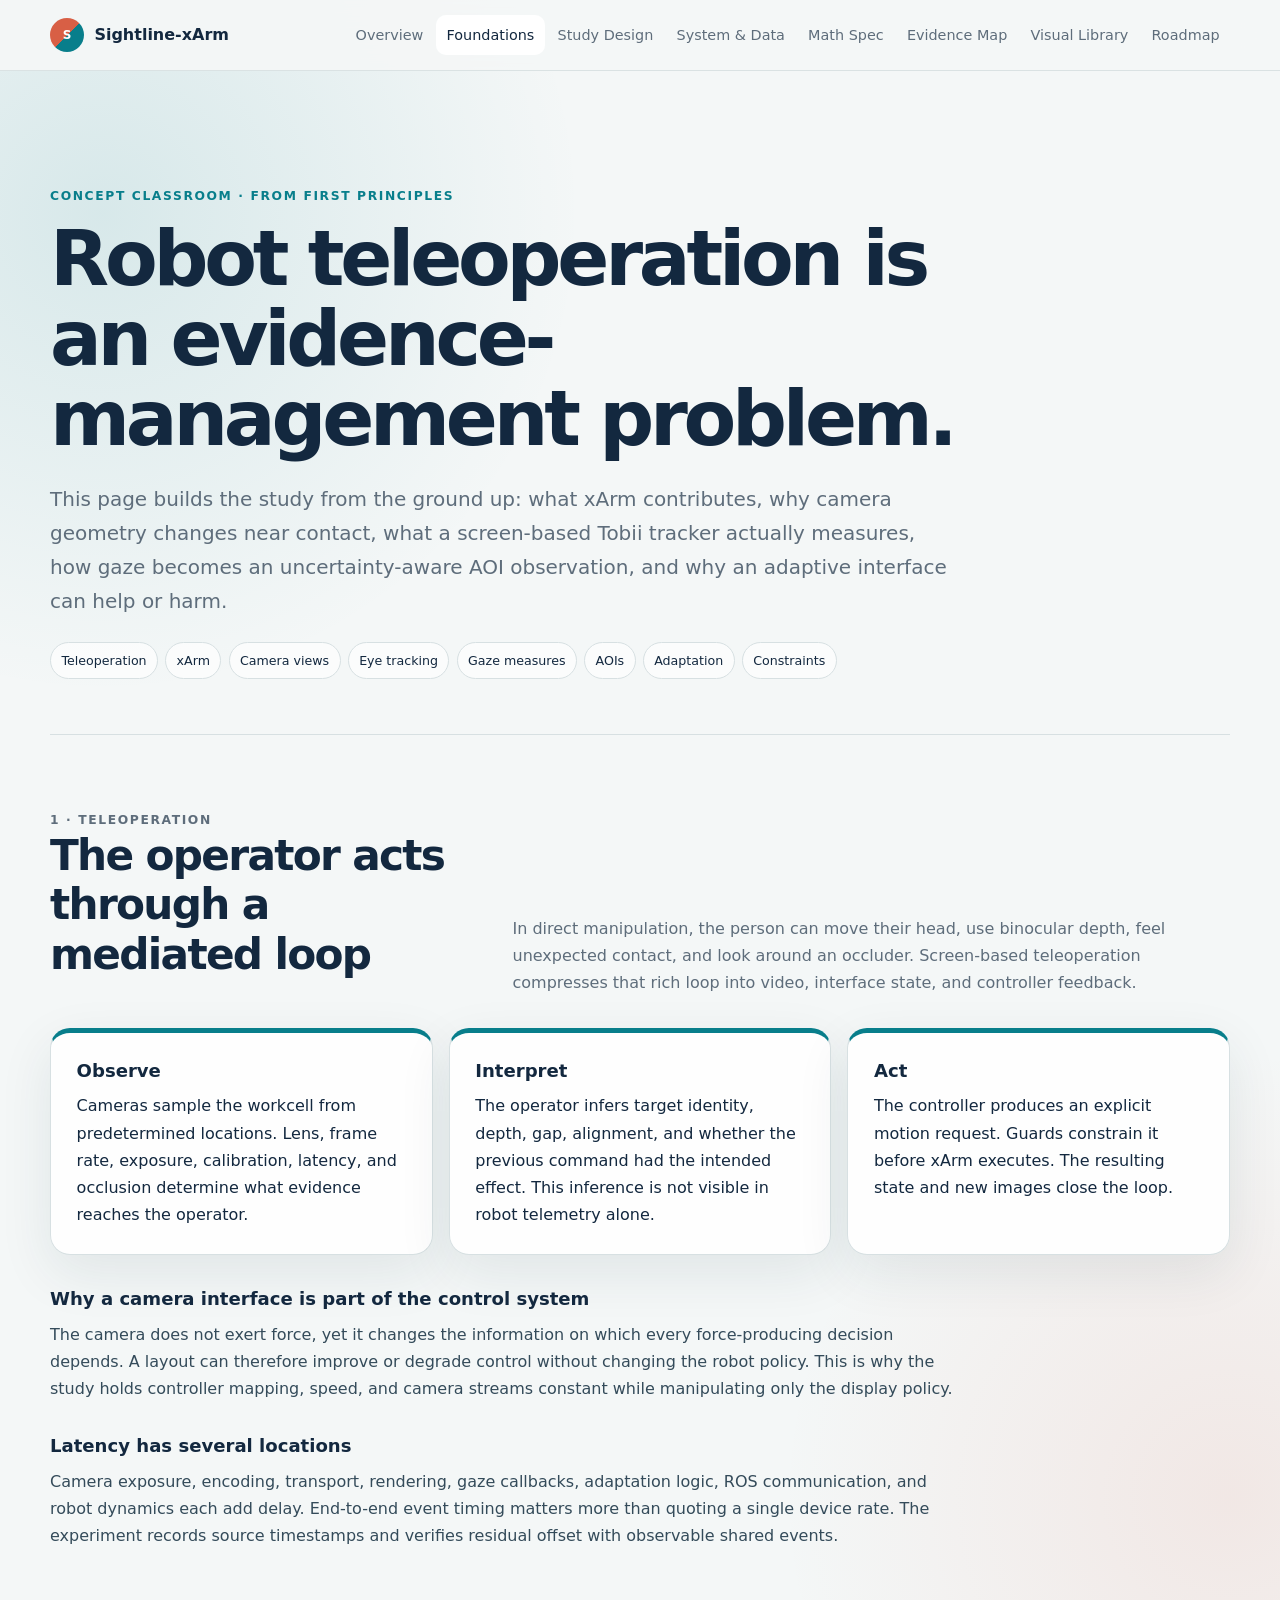
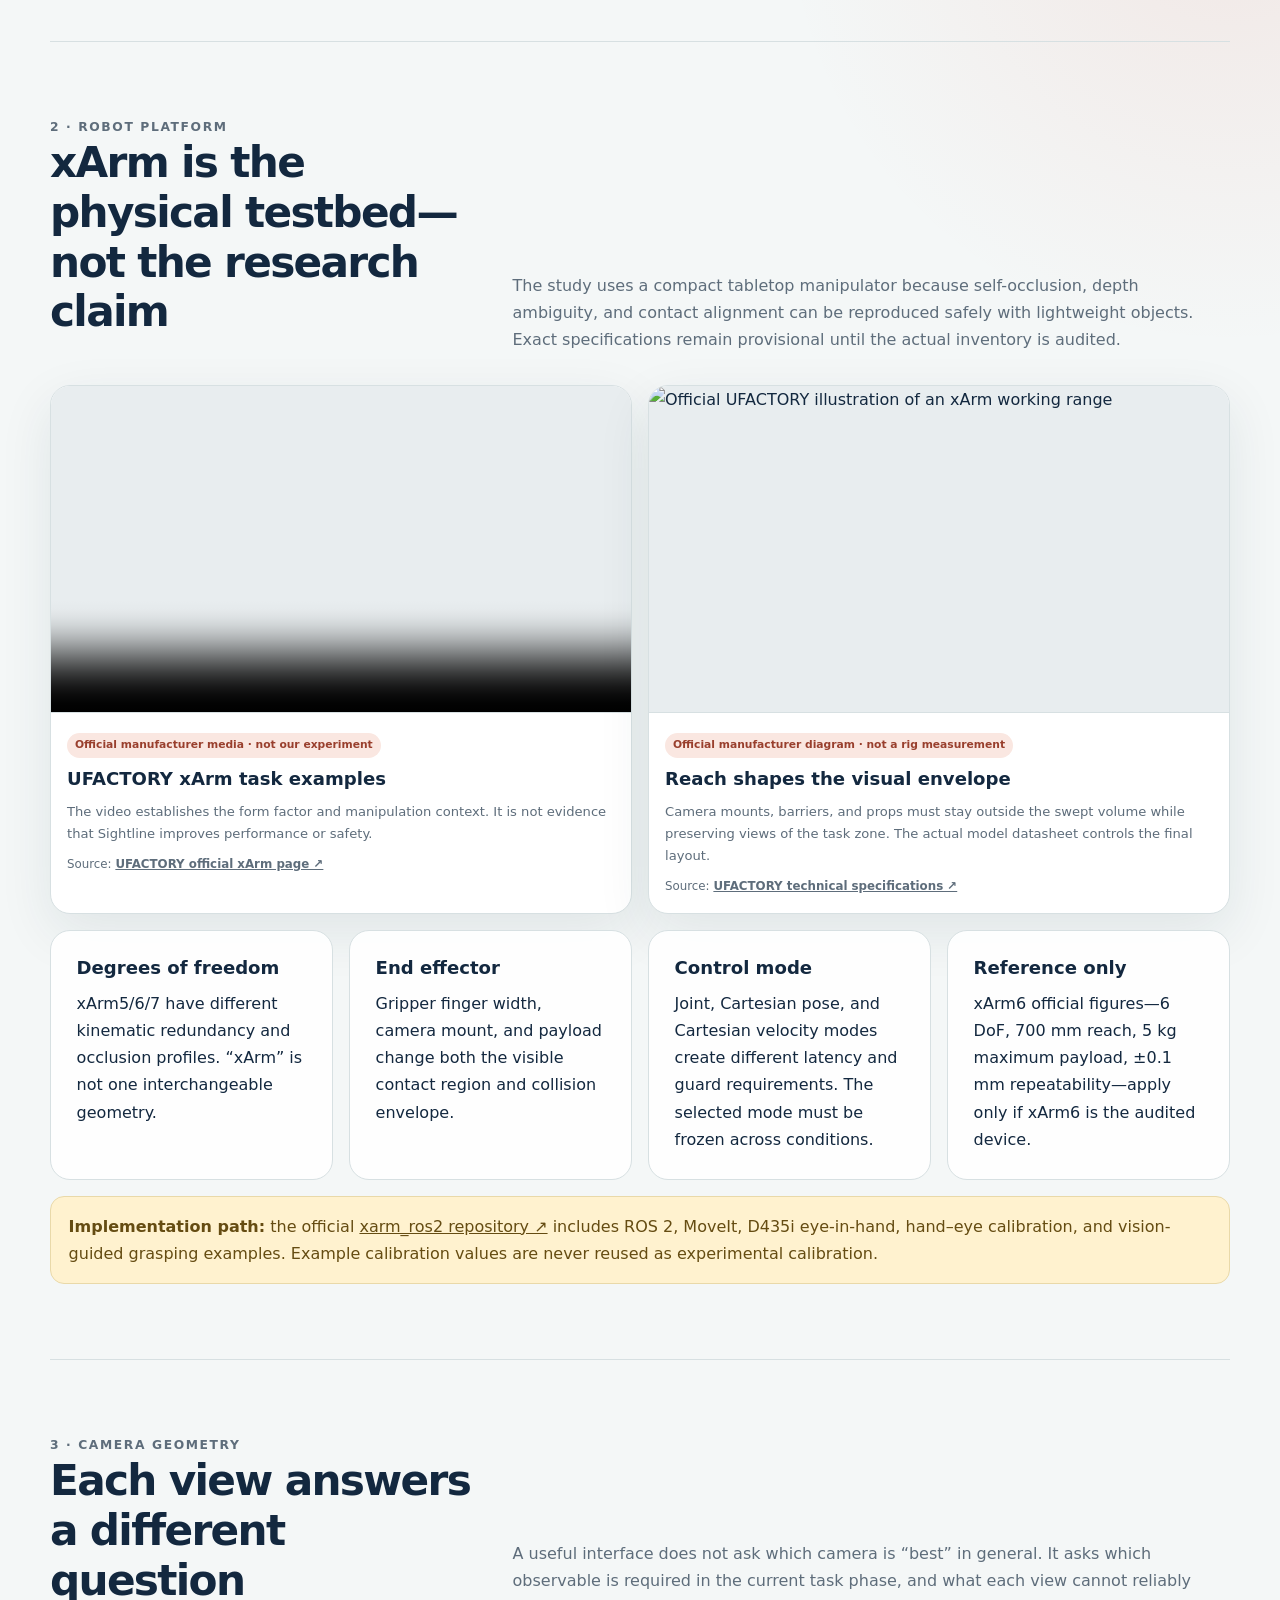
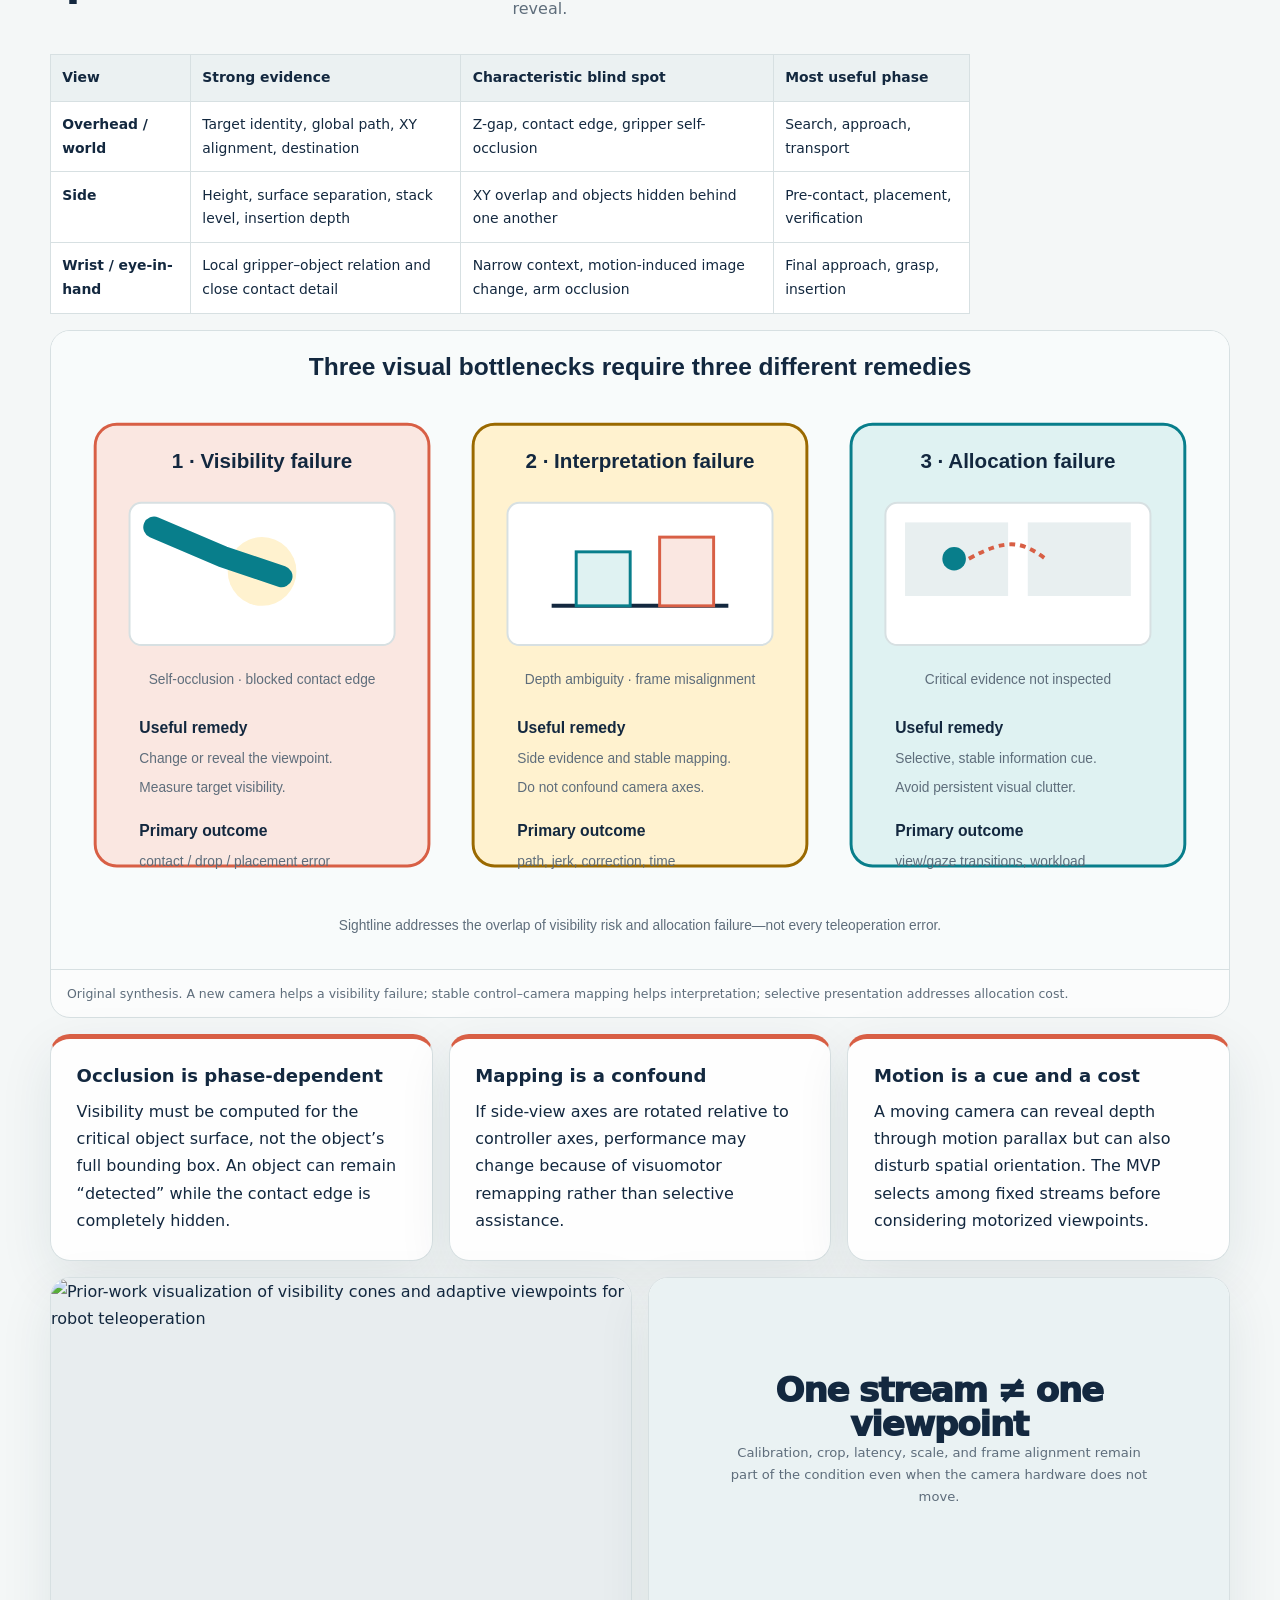
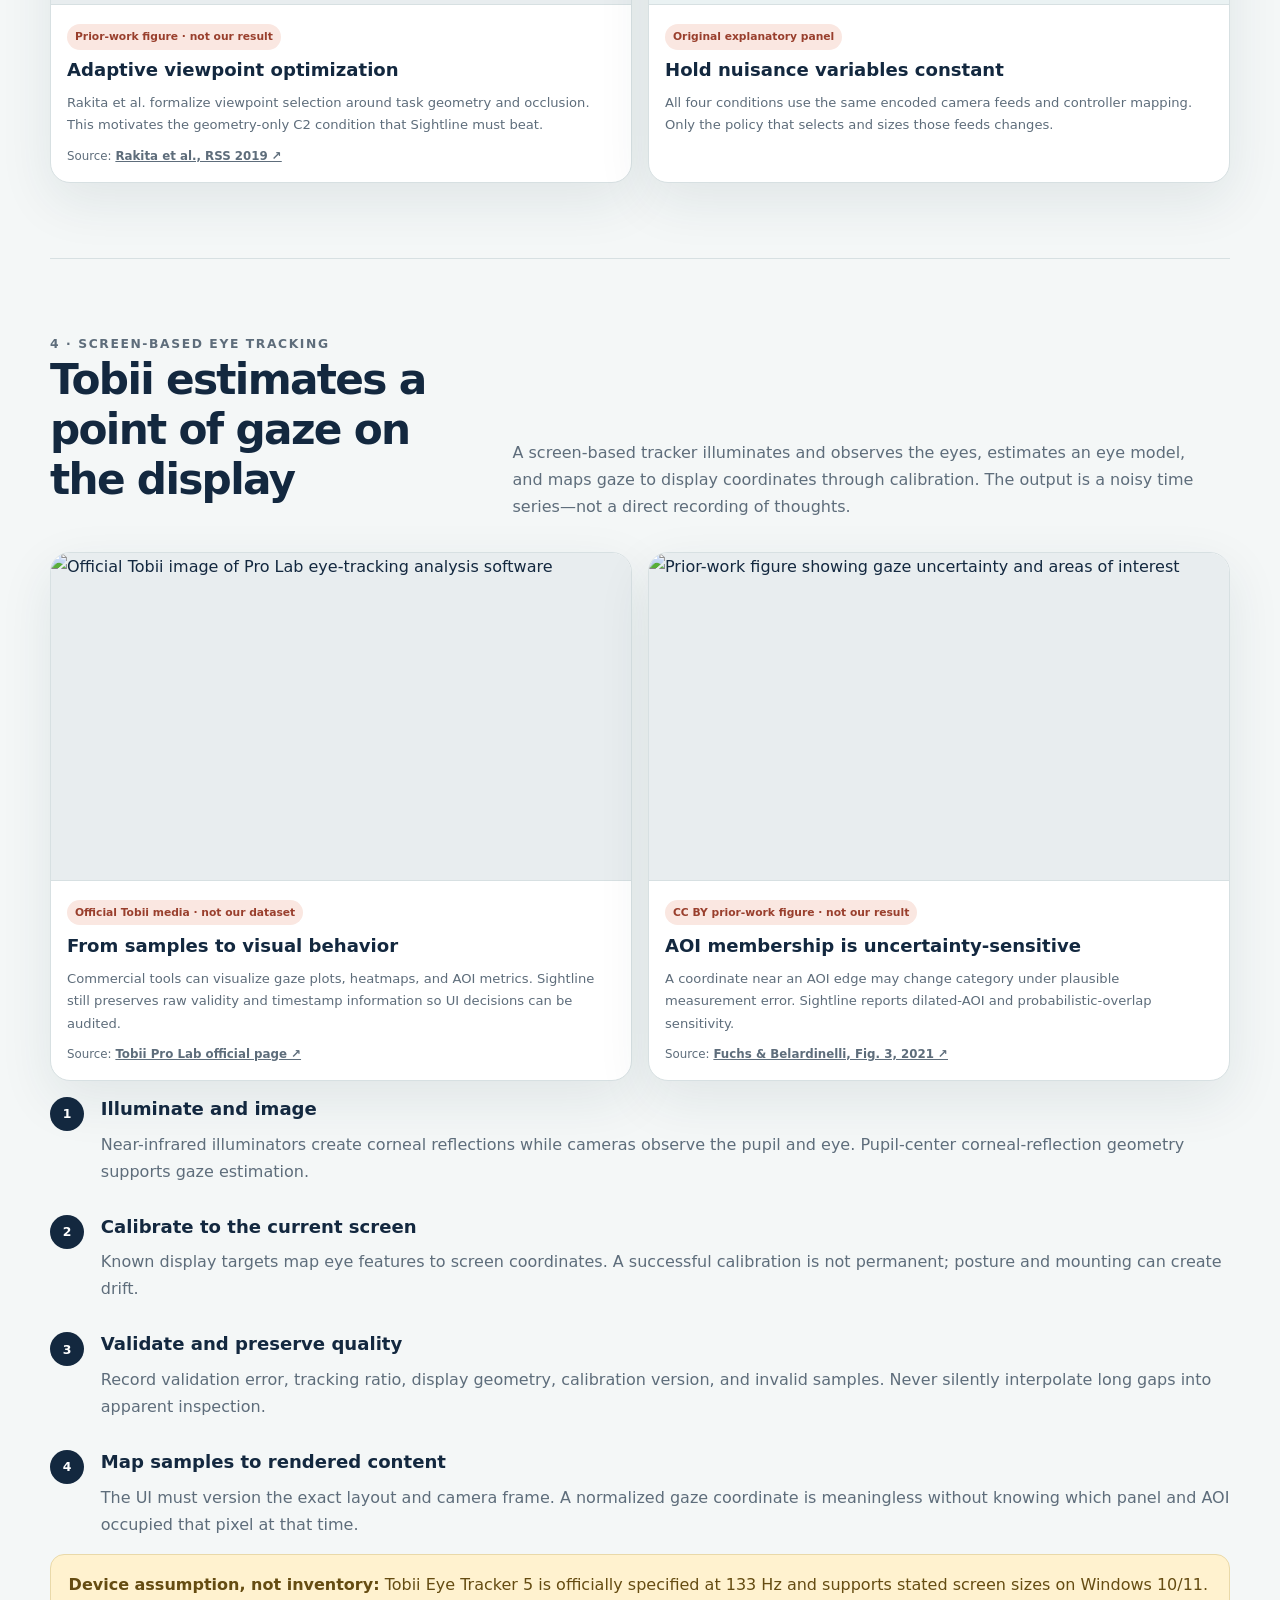
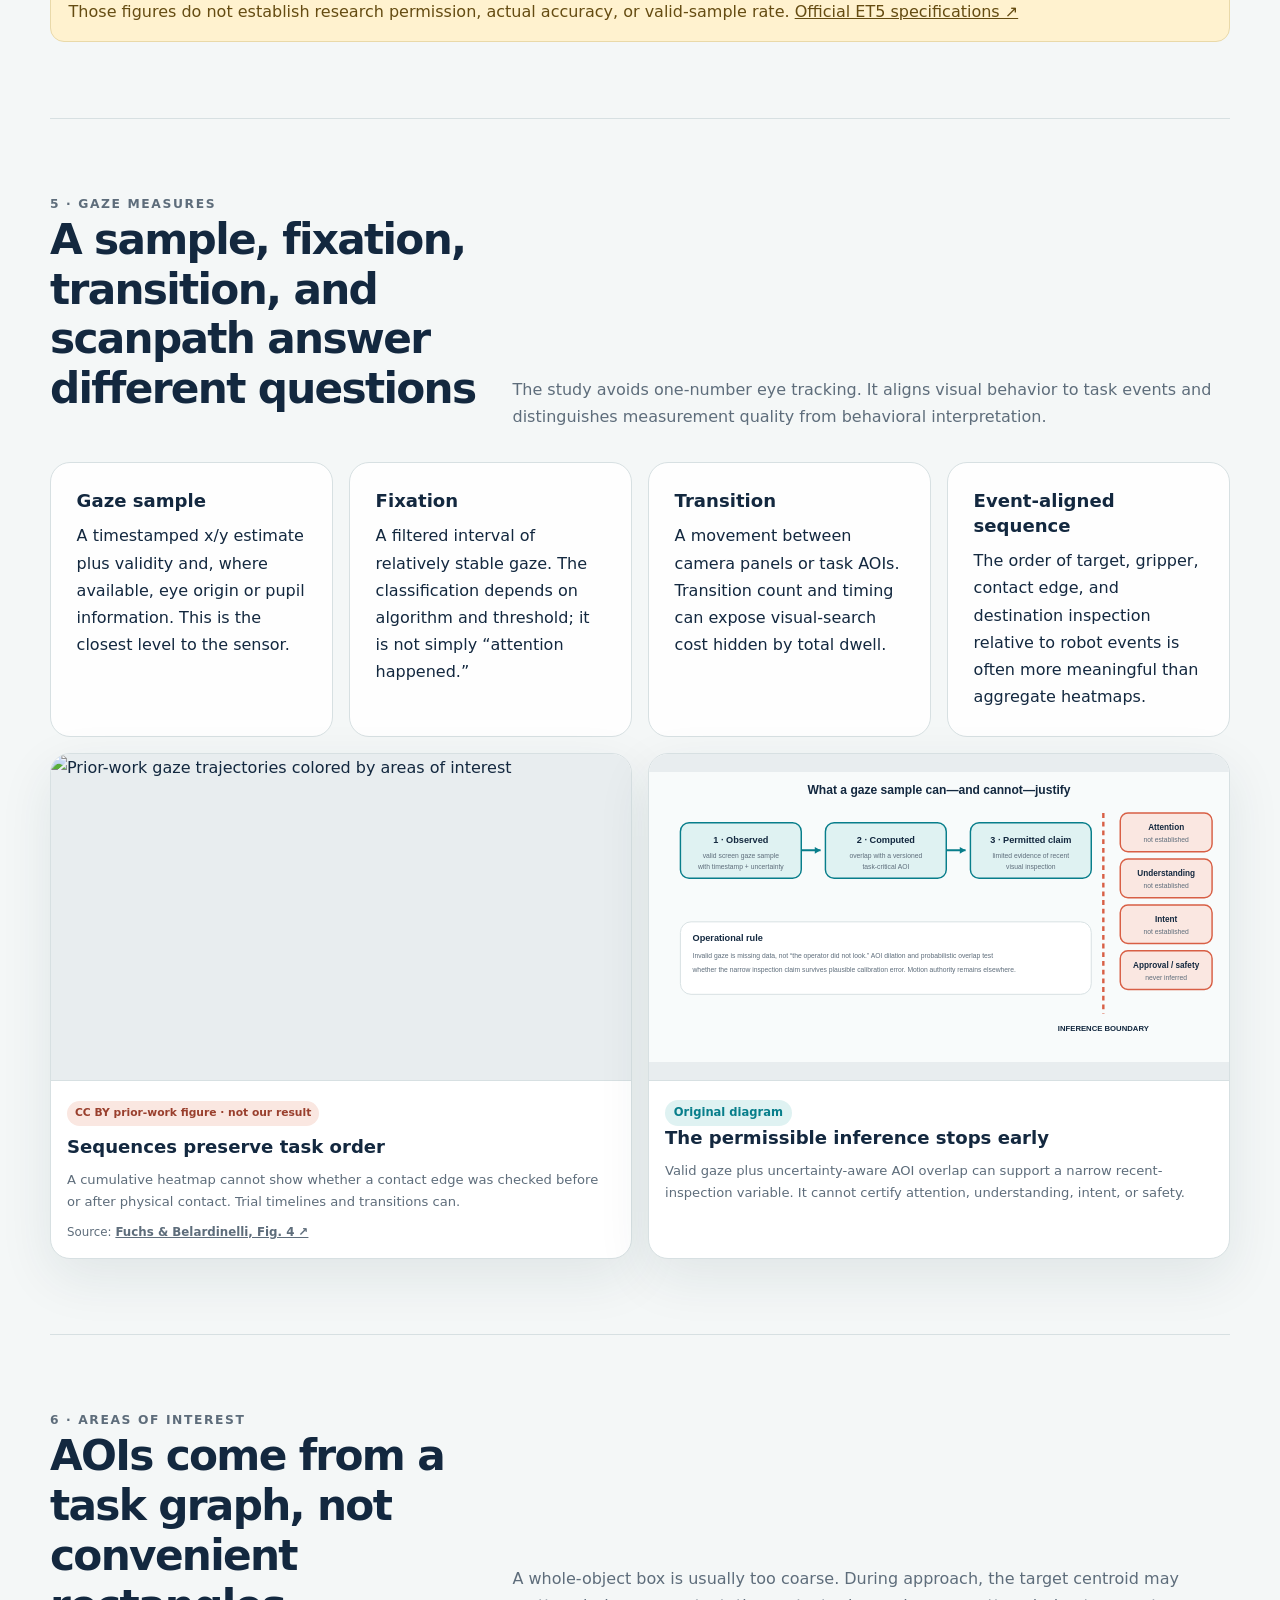
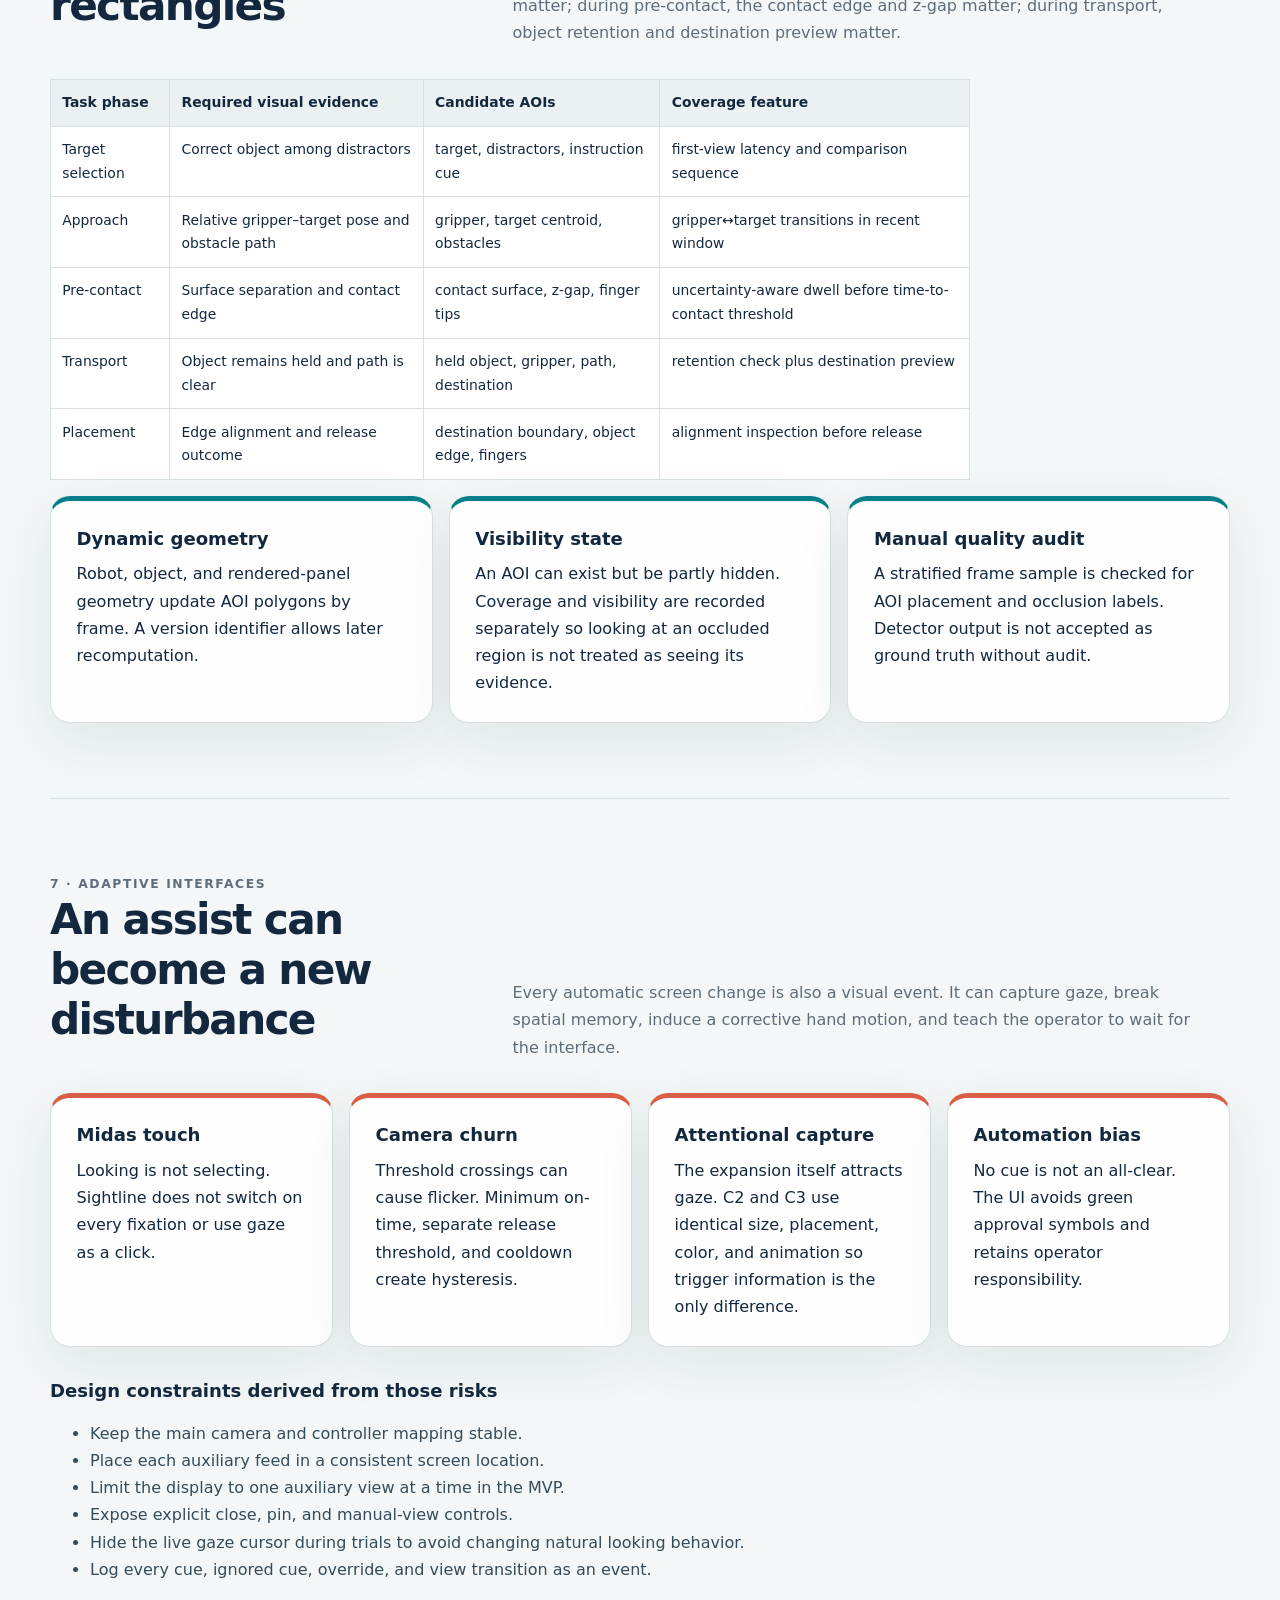
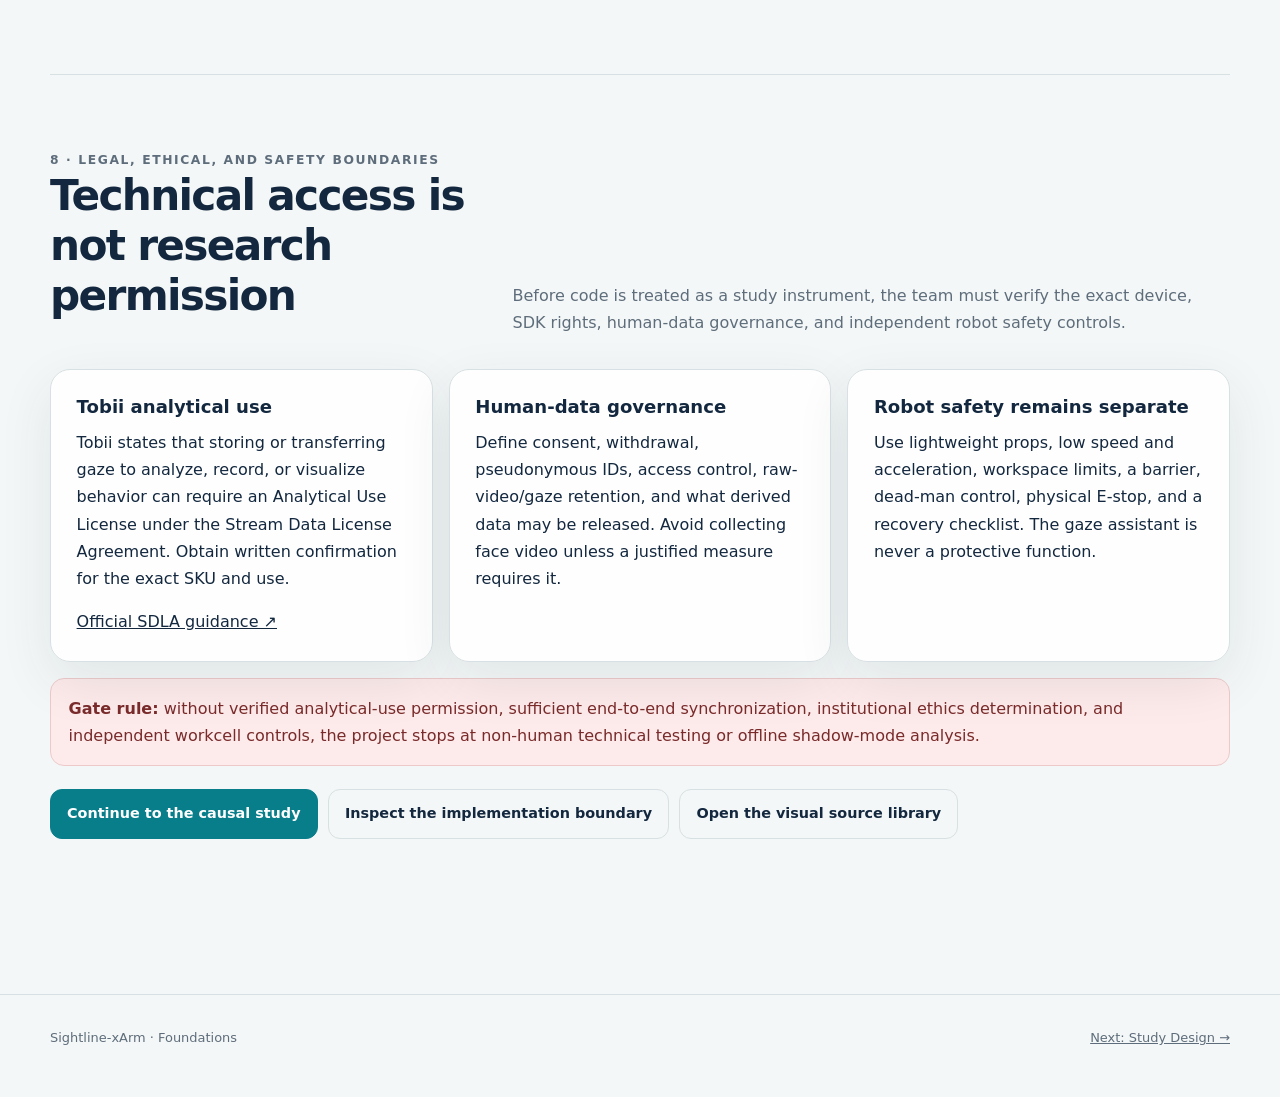
==== commit e051a4e3: "Add rigorous TeX mathematical specification" ====
--- a/foundations/index.html
+++ b/foundations/index.html
@@ -1,5 +1,5 @@
 <!doctype html><html lang="en"><head><meta charset="utf-8"><meta name="viewport" content="width=device-width,initial-scale=1"><meta name="description" content="A step-by-step foundation for xArm teleoperation, camera geometry, screen-based Tobii eye tracking, AOIs, and adaptive-interface risks."><title>Foundations · Sightline-xArm</title><link rel="stylesheet" href="../assets/css/site.css"></head>
-<body><a class="skip" href="#main">Skip to content</a><header class="site-header"><nav class="nav" aria-label="Primary navigation"><a class="brand" href="../index.html"><span class="brand-mark">S</span>Sightline-xArm</a><button class="nav-toggle" aria-expanded="false">Menu</button><div class="nav-links"><a href="../index.html">Overview</a><a aria-current="page" href="index.html">Foundations</a><a href="../study/index.html">Study Design</a><a href="../system/index.html">System &amp; Data</a><a href="../evidence/related-work.html">Evidence Map</a><a href="../evidence/media.html">Visual Library</a><a href="../operations/roadmap.html">Roadmap</a></div></nav></header>
+<body><a class="skip" href="#main">Skip to content</a><header class="site-header"><nav class="nav" aria-label="Primary navigation"><a class="brand" href="../index.html"><span class="brand-mark">S</span>Sightline-xArm</a><button class="nav-toggle" aria-expanded="false">Menu</button><div class="nav-links"><a href="../index.html">Overview</a><a aria-current="page" href="index.html">Foundations</a><a href="../study/index.html">Study Design</a><a href="../system/index.html">System &amp; Data</a><a href="../methods/math.html">Math Spec</a><a href="../evidence/related-work.html">Evidence Map</a><a href="../evidence/media.html">Visual Library</a><a href="../operations/roadmap.html">Roadmap</a></div></nav></header>
 <main id="main"><section class="hero"><p class="eyebrow">Concept classroom · from first principles</p><h1>Robot teleoperation is<br>an evidence-management problem.</h1><p class="lede">This page builds the study from the ground up: what xArm contributes, why camera geometry changes near contact, what a screen-based Tobii tracker actually measures, how gaze becomes an uncertainty-aware AOI observation, and why an adaptive interface can help or harm.</p><div class="toc"><a href="#teleoperation">Teleoperation</a><a href="#xarm">xArm</a><a href="#views">Camera views</a><a href="#eye">Eye tracking</a><a href="#gaze">Gaze measures</a><a href="#aoi">AOIs</a><a href="#adaptation">Adaptation</a><a href="#constraints">Constraints</a></div></section>
 
 <section class="section" id="teleoperation"><div class="section-head"><div><p class="eyebrow">1 · Teleoperation</p><h2>The operator acts through a mediated loop</h2></div><p>In direct manipulation, the person can move their head, use binocular depth, feel unexpected contact, and look around an occluder. Screen-based teleoperation compresses that rich loop into video, interface state, and controller feedback.</p></div>
--- a/assets/css/site.css
+++ b/assets/css/site.css
@@ -116,6 +116,12 @@
 .prose th, .prose td, .matrix th, .matrix td { padding: .7rem; border: 1px solid var(--line); text-align: left; vertical-align: top; }
 .prose th, .matrix th { background: #ebf1f2; }
 code { padding: .12rem .35rem; border-radius: 5px; background: #e9eff0; font-size: .9em; }
+.math-block { margin: 1rem 0; padding: 1.05rem 1.2rem; overflow-x: auto; border: 1px solid #c9dcde; border-left: 5px solid var(--teal); border-radius: 15px; background: linear-gradient(135deg, #fff, #f0f8f8); }
+.math-block.coral { border-color: #ead0c9; border-left-color: var(--coral); background: linear-gradient(135deg, #fff, #fff4f1); }
+.math-block p:last-child { margin-bottom: 0; }
+.math-label { margin-bottom: .25rem; color: var(--muted); font-size: .7rem; font-weight: 900; letter-spacing: .1em; text-transform: uppercase; }
+.assumption { padding: .85rem 1rem; border: 1px dashed #9eb3b8; border-radius: 13px; background: rgba(255,255,255,.64); }
+mjx-container[display="true"] { margin: .85rem 0 !important; overflow-x: auto; overflow-y: hidden; }
 
 .source-gallery { display: grid; grid-template-columns: repeat(2, minmax(0, 1fr)); gap: 1rem; }
 .source-media { margin: 0; overflow: hidden; border: 1px solid var(--line); border-radius: var(--radius); background: white; box-shadow: var(--shadow); }
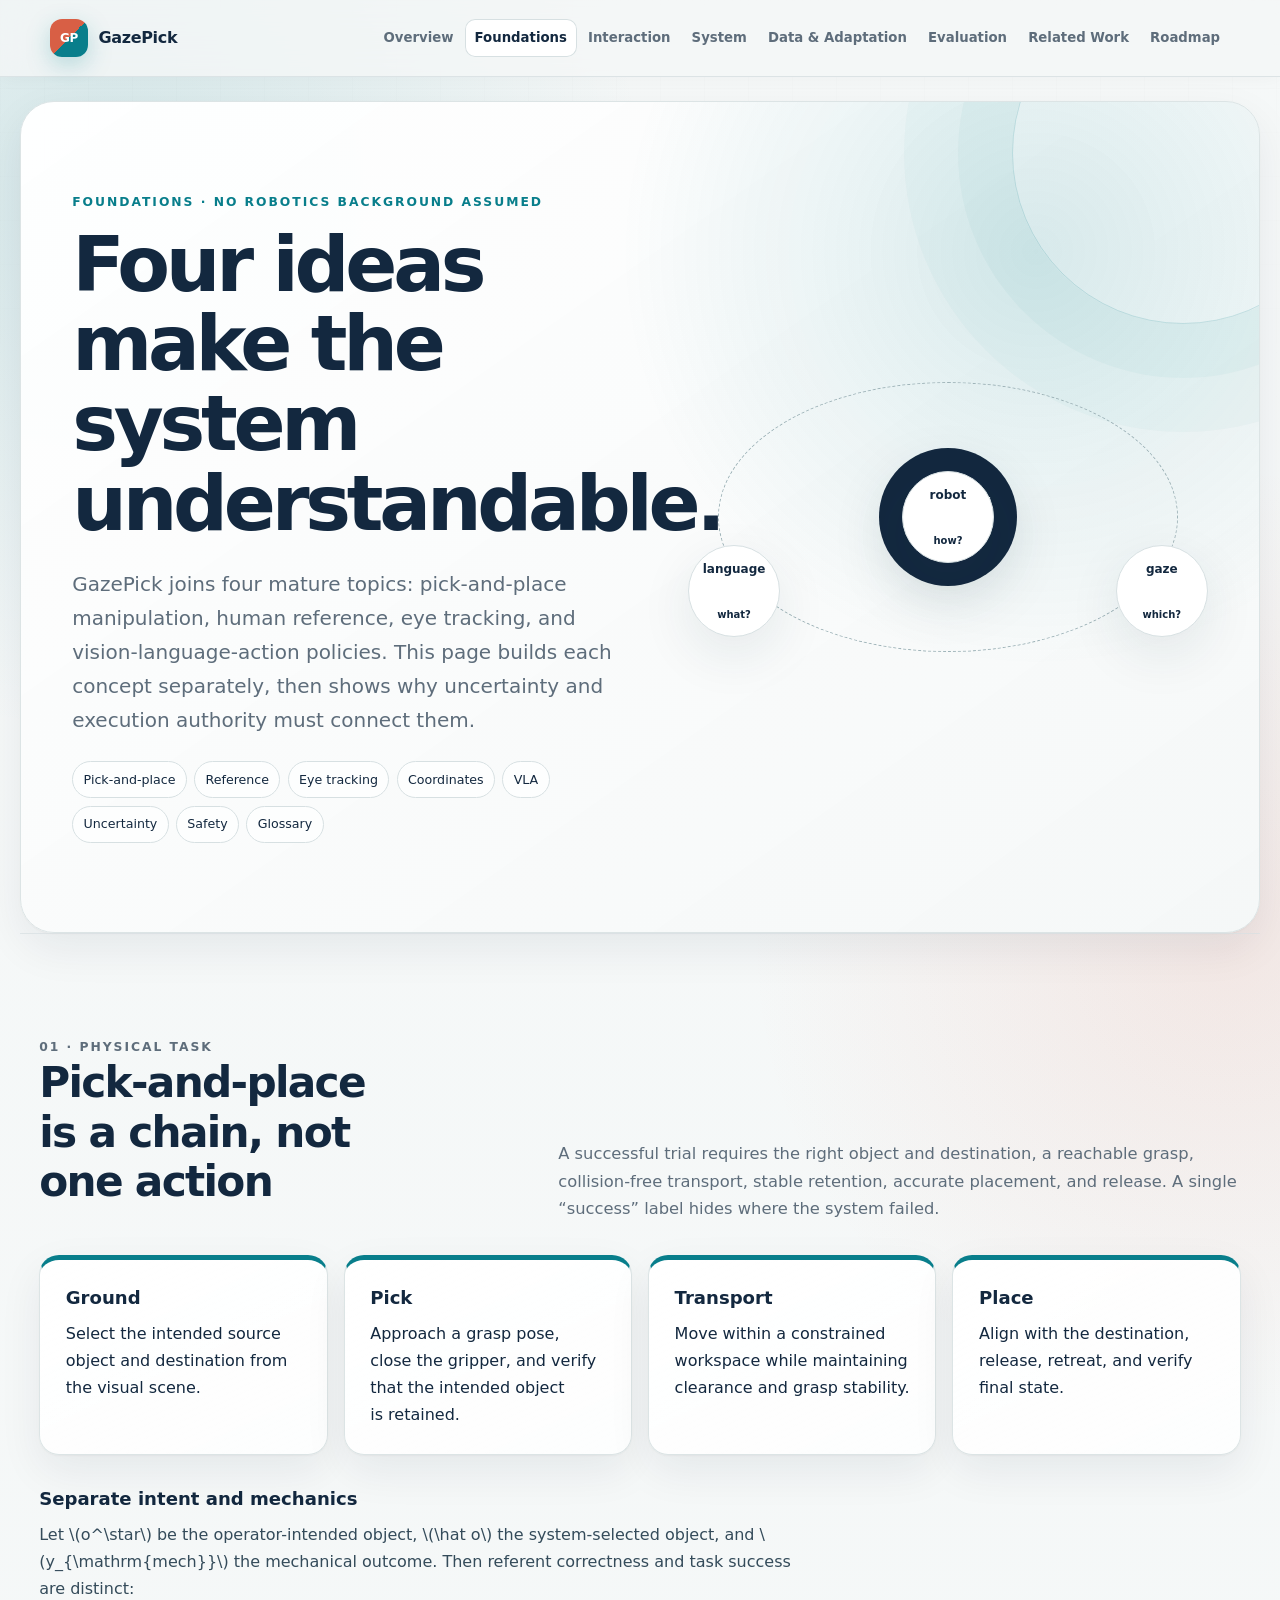
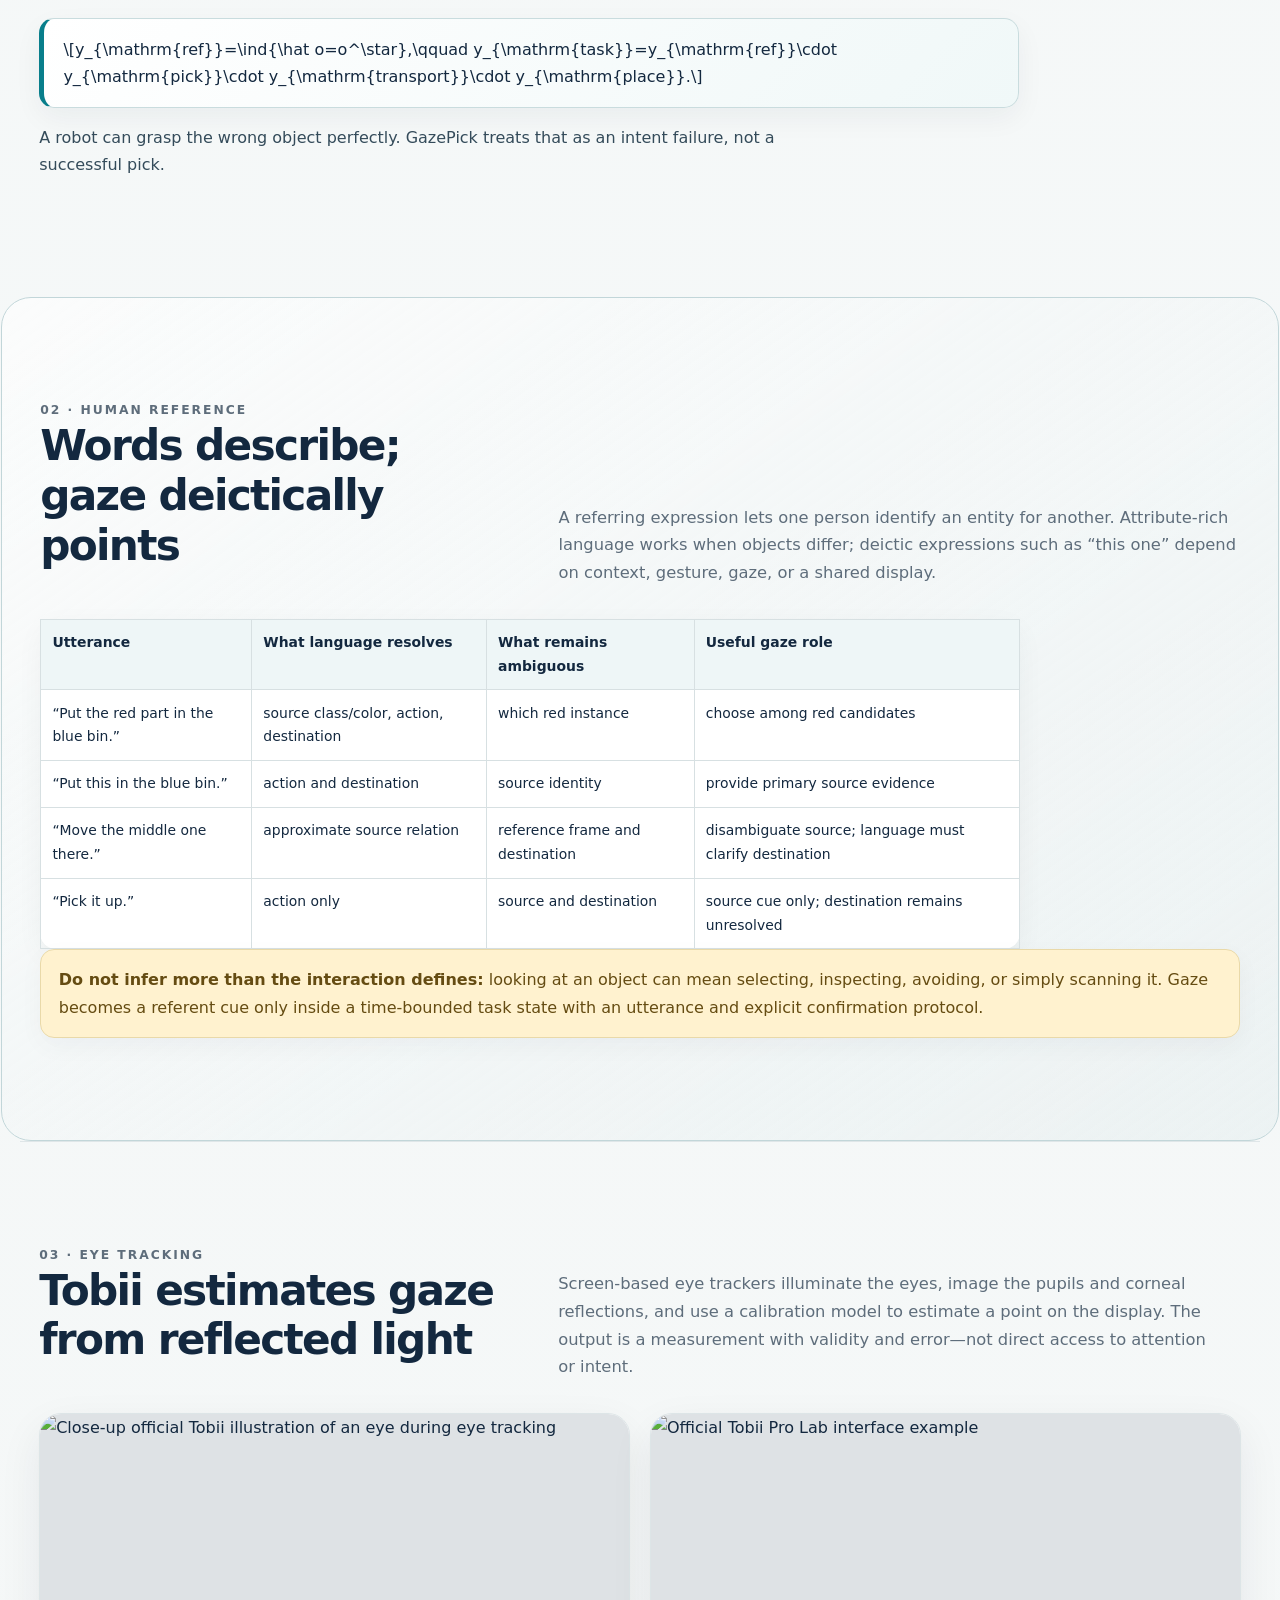
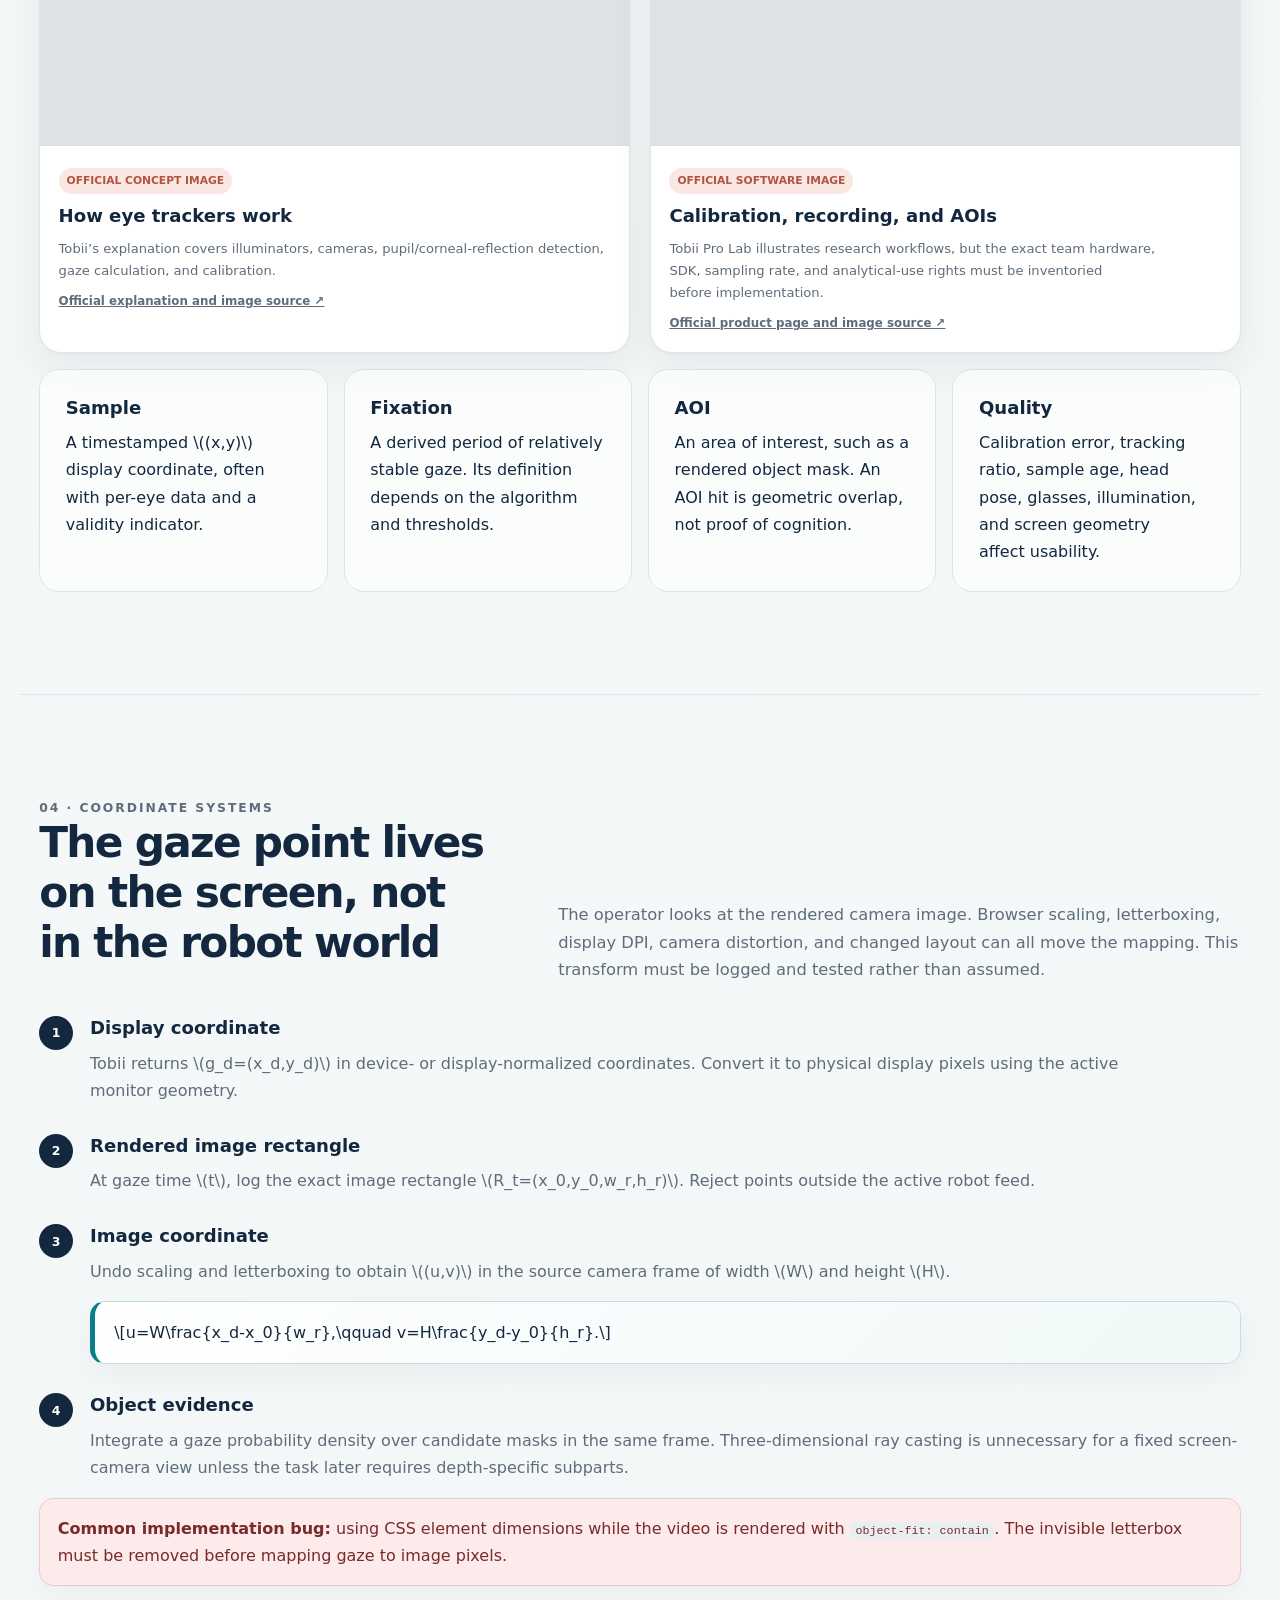
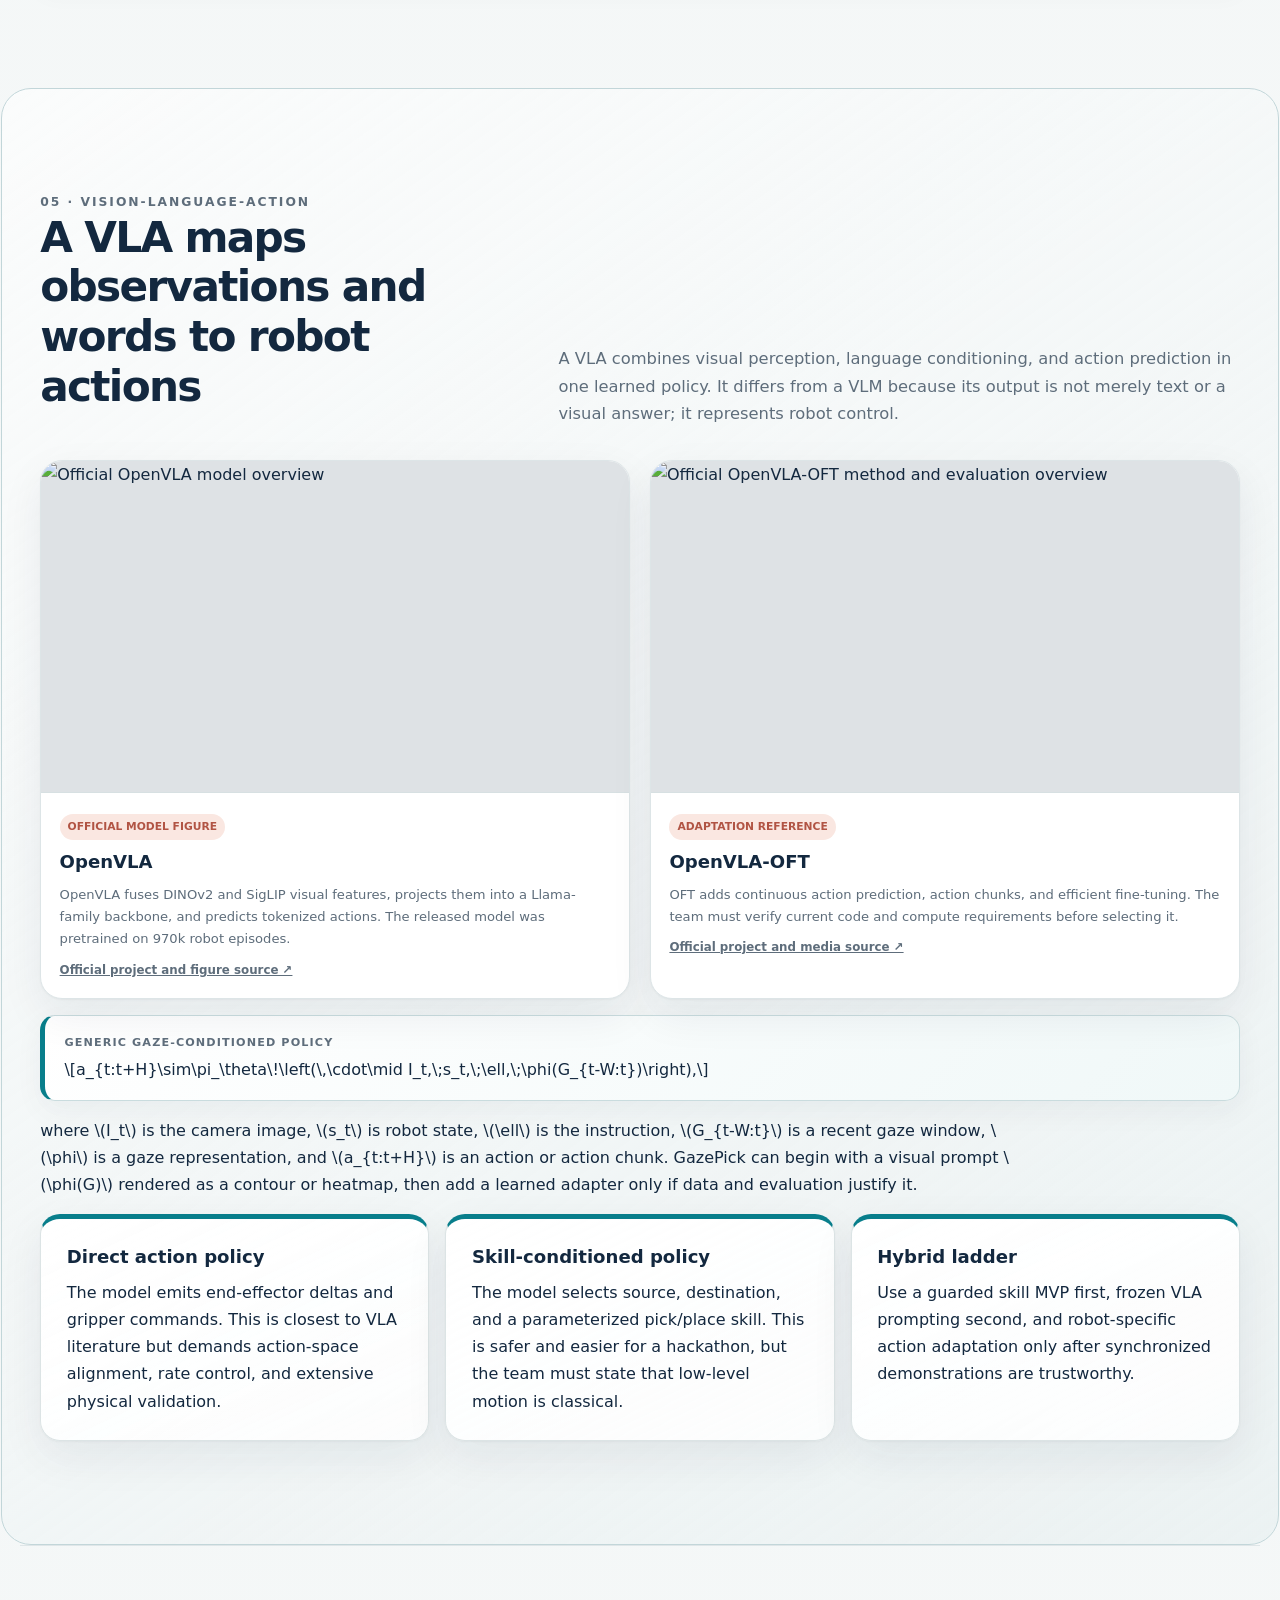
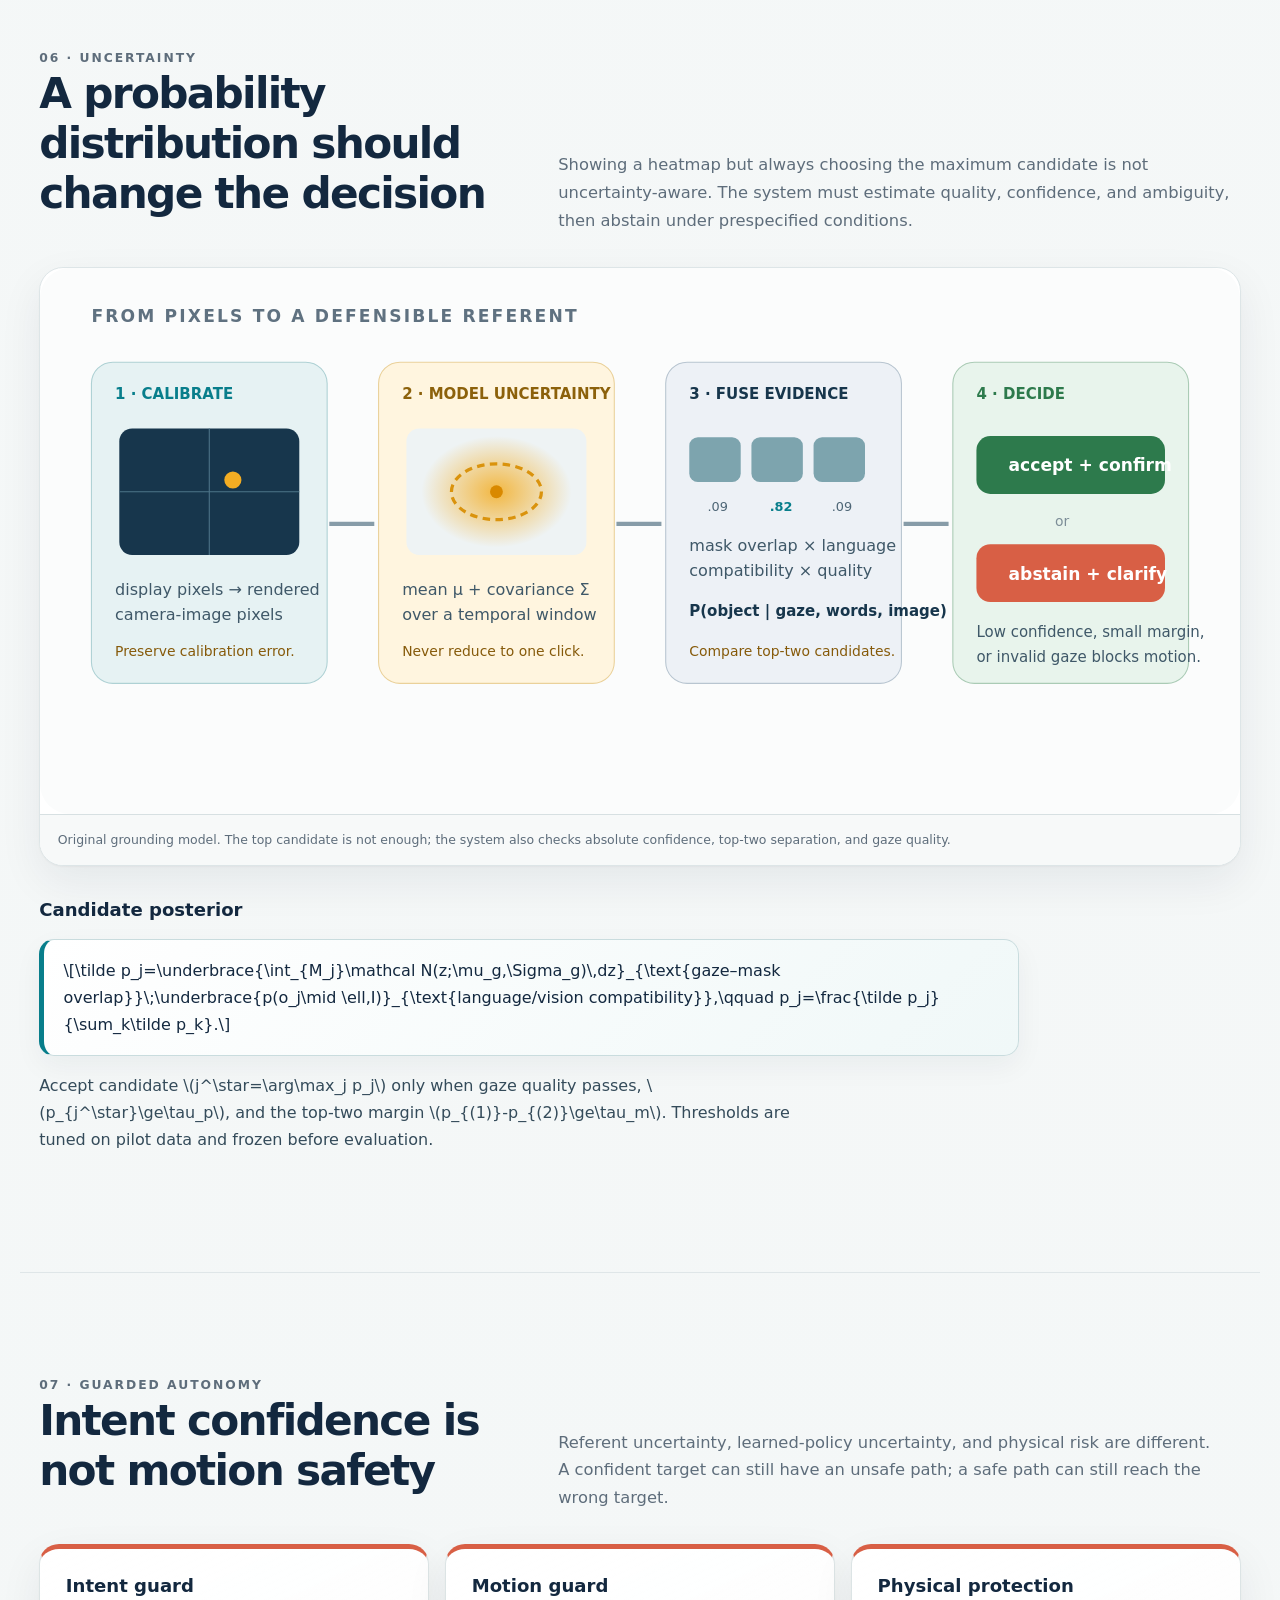
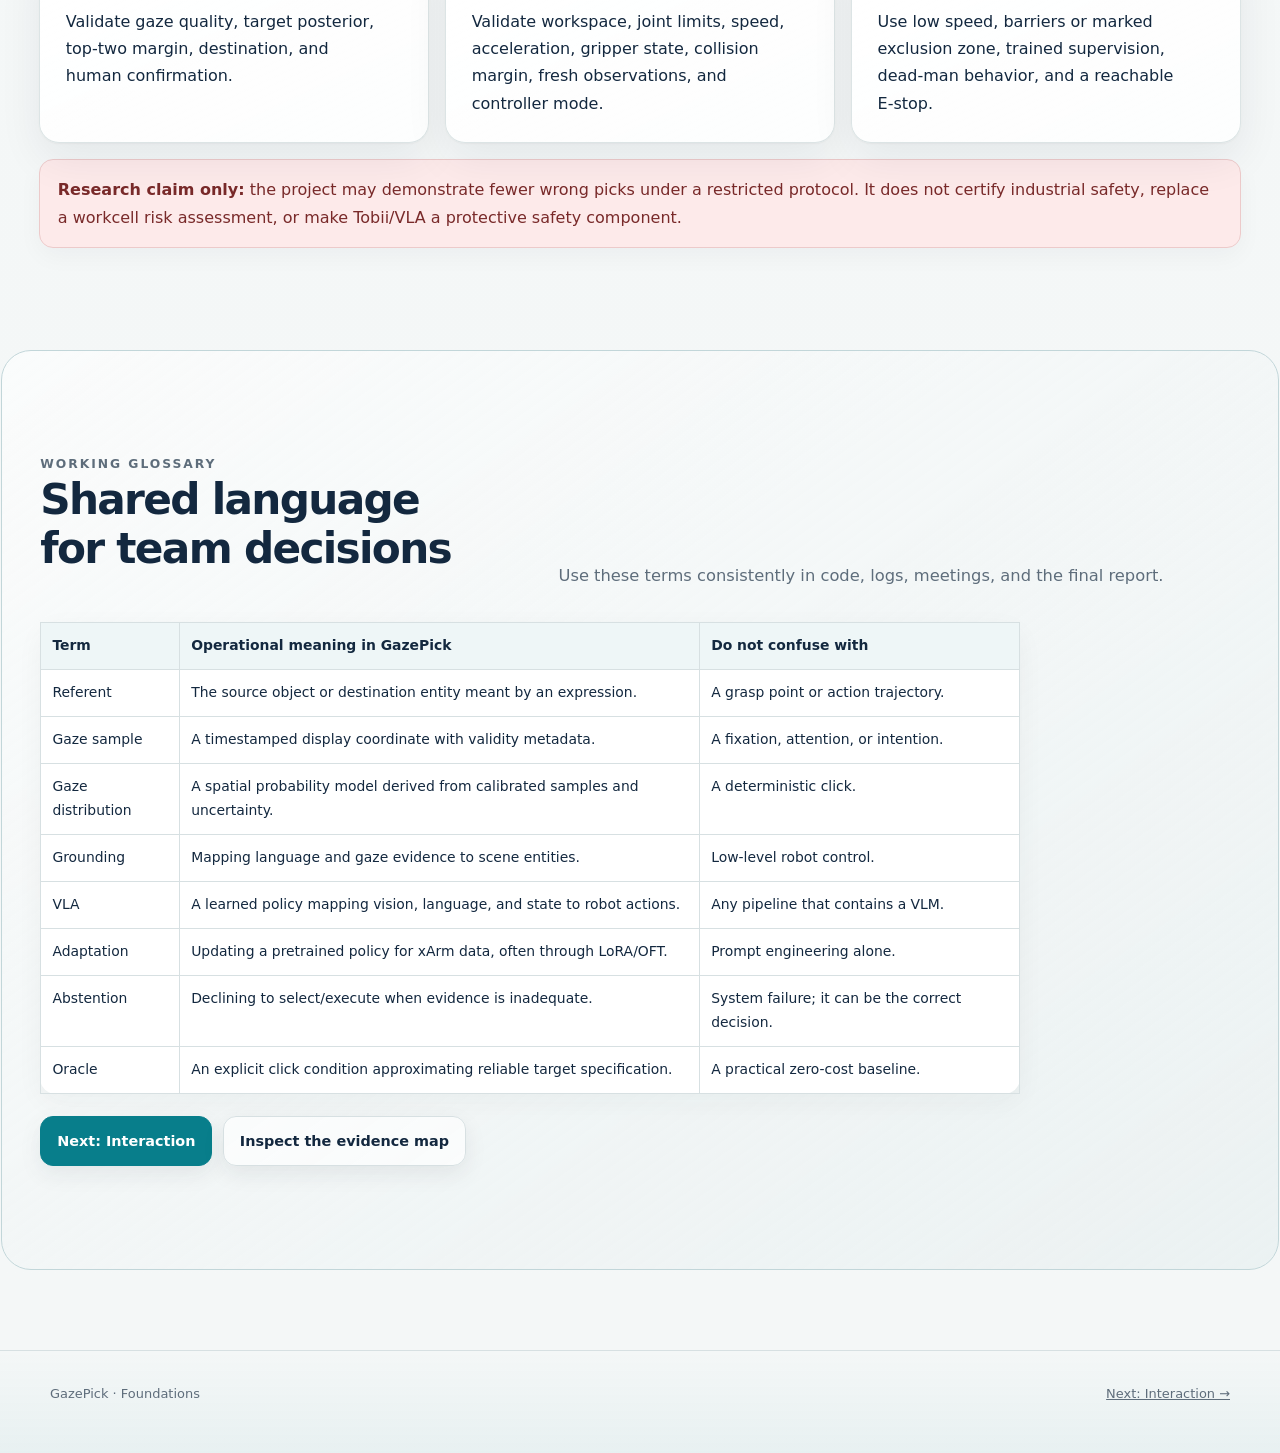
==== commit 70f822fa: "Reframe project as GazePick" ====
--- a/foundations/index.html
+++ b/foundations/index.html
@@ -1,41 +1,41 @@
-<!doctype html><html lang="en"><head><meta charset="utf-8"><meta name="viewport" content="width=device-width,initial-scale=1"><meta name="description" content="A step-by-step foundation for xArm teleoperation, camera geometry, screen-based Tobii eye tracking, AOIs, and adaptive-interface risks."><title>Foundations · Sightline-xArm</title><link rel="stylesheet" href="../assets/css/site.css"></head>
-<body><a class="skip" href="#main">Skip to content</a><header class="site-header"><nav class="nav" aria-label="Primary navigation"><a class="brand" href="../index.html"><span class="brand-mark">S</span>Sightline-xArm</a><button class="nav-toggle" aria-expanded="false">Menu</button><div class="nav-links"><a href="../index.html">Overview</a><a aria-current="page" href="index.html">Foundations</a><a href="../study/index.html">Study Design</a><a href="../system/index.html">System &amp; Data</a><a href="../methods/math.html">Math Spec</a><a href="../evidence/related-work.html">Evidence Map</a><a href="../evidence/media.html">Visual Library</a><a href="../operations/roadmap.html">Roadmap</a></div></nav></header>
-<main id="main"><section class="hero"><p class="eyebrow">Concept classroom · from first principles</p><h1>Robot teleoperation is<br>an evidence-management problem.</h1><p class="lede">This page builds the study from the ground up: what xArm contributes, why camera geometry changes near contact, what a screen-based Tobii tracker actually measures, how gaze becomes an uncertainty-aware AOI observation, and why an adaptive interface can help or harm.</p><div class="toc"><a href="#teleoperation">Teleoperation</a><a href="#xarm">xArm</a><a href="#views">Camera views</a><a href="#eye">Eye tracking</a><a href="#gaze">Gaze measures</a><a href="#aoi">AOIs</a><a href="#adaptation">Adaptation</a><a href="#constraints">Constraints</a></div></section>
+<!doctype html>
+<html lang="en"><head><meta charset="utf-8"><meta name="viewport" content="width=device-width,initial-scale=1"><meta name="description" content="Foundations for gaze-language VLA pick-and-place: eye tracking, reference grounding, VLA policies, uncertainty, and safety."><title>Foundations · GazePick</title><link rel="stylesheet" href="../assets/css/site.css"><script src="../assets/js/mathjax-config.js"></script><script defer src="https://cdn.jsdelivr.net/npm/mathjax@4.0.0/tex-mml-chtml.js"></script></head>
+<body><a class="skip" href="#main">Skip to content</a><header class="site-header"><nav class="nav" aria-label="Primary navigation"><a class="brand" href="../index.html"><span class="brand-mark">GP</span>GazePick</a><button class="nav-toggle" aria-expanded="false">Menu</button><div class="nav-links"><a href="../index.html">Overview</a><a aria-current="page" href="index.html">Foundations</a><a href="../interaction/index.html">Interaction</a><a href="../system/index.html">System</a><a href="../methods/data.html">Data &amp; Adaptation</a><a href="../study/index.html">Evaluation</a><a href="../evidence/related-work.html">Related Work</a><a href="../operations/roadmap.html">Roadmap</a></div></nav></header>
+<main id="main">
+<section class="hero"><div class="hero-grid"><div><p class="eyebrow">Foundations · no robotics background assumed</p><h1>Four ideas make the system understandable.</h1><p class="lede">GazePick joins four mature topics: pick-and-place manipulation, human reference, eye tracking, and vision-language-action policies. This page builds each concept separately, then shows why uncertainty and execution authority must connect them.</p><div class="toc"><a href="#task">Pick-and-place</a><a href="#reference">Reference</a><a href="#gaze">Eye tracking</a><a href="#mapping">Coordinates</a><a href="#vla">VLA</a><a href="#uncertainty">Uncertainty</a><a href="#safety">Safety</a><a href="#glossary">Glossary</a></div></div><div class="hero-orbit"><div class="orbit-ring"></div><div class="orbit-core">grounded<br>action</div><div class="orbit-node">gaze<br><small>which?</small></div><div class="orbit-node">language<br><small>what?</small></div><div class="orbit-node">robot<br><small>how?</small></div></div></div></section>
 
-<section class="section" id="teleoperation"><div class="section-head"><div><p class="eyebrow">1 · Teleoperation</p><h2>The operator acts through a mediated loop</h2></div><p>In direct manipulation, the person can move their head, use binocular depth, feel unexpected contact, and look around an occluder. Screen-based teleoperation compresses that rich loop into video, interface state, and controller feedback.</p></div>
-<div class="grid three"><article class="card teal"><h3>Observe</h3><p>Cameras sample the workcell from predetermined locations. Lens, frame rate, exposure, calibration, latency, and occlusion determine what evidence reaches the operator.</p></article><article class="card teal"><h3>Interpret</h3><p>The operator infers target identity, depth, gap, alignment, and whether the previous command had the intended effect. This inference is not visible in robot telemetry alone.</p></article><article class="card teal"><h3>Act</h3><p>The controller produces an explicit motion request. Guards constrain it before xArm executes. The resulting state and new images close the loop.</p></article></div>
-<div class="prose"><h3>Why a camera interface is part of the control system</h3><p>The camera does not exert force, yet it changes the information on which every force-producing decision depends. A layout can therefore improve or degrade control without changing the robot policy. This is why the study holds controller mapping, speed, and camera streams constant while manipulating only the display policy.</p><h3>Latency has several locations</h3><p>Camera exposure, encoding, transport, rendering, gaze callbacks, adaptation logic, ROS communication, and robot dynamics each add delay. End-to-end event timing matters more than quoting a single device rate. The experiment records source timestamps and verifies residual offset with observable shared events.</p></div></section>
+<section class="section" id="task"><div class="section-head"><div><p class="eyebrow">01 · Physical task</p><h2>Pick-and-place is a chain, not one action</h2></div><p>A successful trial requires the right object and destination, a reachable grasp, collision-free transport, stable retention, accurate placement, and release. A single “success” label hides where the system failed.</p></div>
+<div class="grid four"><article class="card teal"><h3>Ground</h3><p>Select the intended source object and destination from the visual scene.</p></article><article class="card teal"><h3>Pick</h3><p>Approach a grasp pose, close the gripper, and verify that the intended object is retained.</p></article><article class="card teal"><h3>Transport</h3><p>Move within a constrained workspace while maintaining clearance and grasp stability.</p></article><article class="card teal"><h3>Place</h3><p>Align with the destination, release, retreat, and verify final state.</p></article></div>
+<div class="prose"><h3>Separate intent and mechanics</h3><p>Let \(o^\star\) be the operator-intended object, \(\hat o\) the system-selected object, and \(y_{\mathrm{mech}}\) the mechanical outcome. Then referent correctness and task success are distinct:</p><div class="math-block">\[y_{\mathrm{ref}}=\ind{\hat o=o^\star},\qquad y_{\mathrm{task}}=y_{\mathrm{ref}}\cdot y_{\mathrm{pick}}\cdot y_{\mathrm{transport}}\cdot y_{\mathrm{place}}.\]</div><p>A robot can grasp the wrong object perfectly. GazePick treats that as an intent failure, not a successful pick.</p></div></section>
 
-<section class="section" id="xarm"><div class="section-head"><div><p class="eyebrow">2 · Robot platform</p><h2>xArm is the physical testbed—not the research claim</h2></div><p>The study uses a compact tabletop manipulator because self-occlusion, depth ambiguity, and contact alignment can be reproduced safely with lightweight objects. Exact specifications remain provisional until the actual inventory is audited.</p></div>
-<div class="source-gallery"><figure class="source-media"><video controls preload="metadata" poster="https://www.ufactory.cc/wp-content/uploads/2025/04/06-scaled.jpg"><source src="https://www.ufactory.cc/wp-content/uploads/2023/06/6%E6%9C%888%E6%97%A5-1.mp4" type="video/mp4">Your browser does not support this video.</video><figcaption><span class="source-flag">Official manufacturer media · not our experiment</span><h3>UFACTORY xArm task examples</h3><p>The video establishes the form factor and manipulation context. It is not evidence that Sightline improves performance or safety.</p><p class="source-line">Source: <a href="https://www.ufactory.cc/xarm-collaborative-robot/" target="_blank" rel="noreferrer">UFACTORY official xArm page ↗</a></p></figcaption></figure><figure class="source-media"><img src="https://www.ufactory.cc/wp-content/uploads/2023/02/An-illustration-for-xArm-working-range-600x434.png" alt="Official UFACTORY illustration of an xArm working range" loading="lazy"><figcaption><span class="source-flag">Official manufacturer diagram · not a rig measurement</span><h3>Reach shapes the visual envelope</h3><p>Camera mounts, barriers, and props must stay outside the swept volume while preserving views of the task zone. The actual model datasheet controls the final layout.</p><p class="source-line">Source: <a href="https://docs.xarm.ufactory.cc/8.technical_specifications.html" target="_blank" rel="noreferrer">UFACTORY technical specifications ↗</a></p></figcaption></figure></div>
-<div class="grid four" style="margin-top:1rem"><article class="card flat"><h3>Degrees of freedom</h3><p>xArm5/6/7 have different kinematic redundancy and occlusion profiles. “xArm” is not one interchangeable geometry.</p></article><article class="card flat"><h3>End effector</h3><p>Gripper finger width, camera mount, and payload change both the visible contact region and collision envelope.</p></article><article class="card flat"><h3>Control mode</h3><p>Joint, Cartesian pose, and Cartesian velocity modes create different latency and guard requirements. The selected mode must be frozen across conditions.</p></article><article class="card flat"><h3>Reference only</h3><p>xArm6 official figures—6 DoF, 700 mm reach, 5 kg maximum payload, ±0.1 mm repeatability—apply only if xArm6 is the audited device.</p></article></div>
-<div class="warning" style="margin-top:1rem"><strong>Implementation path:</strong> the official <a href="https://github.com/xArm-Developer/xarm_ros2" target="_blank" rel="noreferrer">xarm_ros2 repository ↗</a> includes ROS 2, MoveIt, D435i eye-in-hand, hand–eye calibration, and vision-guided grasping examples. Example calibration values are never reused as experimental calibration.</div></section>
+<section class="section" id="reference"><div class="section-head"><div><p class="eyebrow">02 · Human reference</p><h2>Words describe; gaze deictically points</h2></div><p>A referring expression lets one person identify an entity for another. Attribute-rich language works when objects differ; deictic expressions such as “this one” depend on context, gesture, gaze, or a shared display.</p></div>
+<div class="prose"><table><thead><tr><th>Utterance</th><th>What language resolves</th><th>What remains ambiguous</th><th>Useful gaze role</th></tr></thead><tbody><tr><td>“Put the red part in the blue bin.”</td><td>source class/color, action, destination</td><td>which red instance</td><td>choose among red candidates</td></tr><tr><td>“Put this in the blue bin.”</td><td>action and destination</td><td>source identity</td><td>provide primary source evidence</td></tr><tr><td>“Move the middle one there.”</td><td>approximate source relation</td><td>reference frame and destination</td><td>disambiguate source; language must clarify destination</td></tr><tr><td>“Pick it up.”</td><td>action only</td><td>source and destination</td><td>source cue only; destination remains unresolved</td></tr></tbody></table></div>
+<div class="warning"><strong>Do not infer more than the interaction defines:</strong> looking at an object can mean selecting, inspecting, avoiding, or simply scanning it. Gaze becomes a referent cue only inside a time-bounded task state with an utterance and explicit confirmation protocol.</div></section>
 
-<section class="section" id="views"><div class="section-head"><div><p class="eyebrow">3 · Camera geometry</p><h2>Each view answers a different question</h2></div><p>A useful interface does not ask which camera is “best” in general. It asks which observable is required in the current task phase, and what each view cannot reliably reveal.</p></div>
-<div class="prose"><table><thead><tr><th>View</th><th>Strong evidence</th><th>Characteristic blind spot</th><th>Most useful phase</th></tr></thead><tbody><tr><td><strong>Overhead / world</strong></td><td>Target identity, global path, XY alignment, destination</td><td>Z-gap, contact edge, gripper self-occlusion</td><td>Search, approach, transport</td></tr><tr><td><strong>Side</strong></td><td>Height, surface separation, stack level, insertion depth</td><td>XY overlap and objects hidden behind one another</td><td>Pre-contact, placement, verification</td></tr><tr><td><strong>Wrist / eye-in-hand</strong></td><td>Local gripper–object relation and close contact detail</td><td>Narrow context, motion-induced image change, arm occlusion</td><td>Final approach, grasp, insertion</td></tr></tbody></table></div>
-<div class="viz" style="margin-top:1rem"><img src="../assets/img/failure-taxonomy.svg" alt="Diagram distinguishing visibility, interpretation, and visual-allocation failures"><div class="caption">Original synthesis. A new camera helps a visibility failure; stable control–camera mapping helps interpretation; selective presentation addresses allocation cost.</div></div>
-<div class="grid three" style="margin-top:1rem"><article class="card coral"><h3>Occlusion is phase-dependent</h3><p>Visibility must be computed for the critical object surface, not the object’s full bounding box. An object can remain “detected” while the contact edge is completely hidden.</p></article><article class="card coral"><h3>Mapping is a confound</h3><p>If side-view axes are rotated relative to controller axes, performance may change because of visuomotor remapping rather than selective assistance.</p></article><article class="card coral"><h3>Motion is a cue and a cost</h3><p>A moving camera can reveal depth through motion parallax but can also disturb spatial orientation. The MVP selects among fixed streams before considering motorized viewpoints.</p></article></div>
-<div class="source-gallery" style="margin-top:1rem"><figure class="source-media"><img src="https://graphics.cs.wisc.edu/Papers/2019/RMG19a/vis_cones_3.png" alt="Prior-work visualization of visibility cones and adaptive viewpoints for robot teleoperation" loading="lazy"><figcaption><span class="source-flag">Prior-work figure · not our result</span><h3>Adaptive viewpoint optimization</h3><p>Rakita et al. formalize viewpoint selection around task geometry and occlusion. This motivates the geometry-only C2 condition that Sightline must beat.</p><p class="source-line">Source: <a href="https://graphics.cs.wisc.edu/Papers/2019/RMG19a/" target="_blank" rel="noreferrer">Rakita et al., RSS 2019 ↗</a></p></figcaption></figure><figure class="source-media"><div style="aspect-ratio:16/9;display:grid;place-items:center;padding:2rem;background:#eaf2f3"><div style="max-width:430px;text-align:center"><div class="metric">One stream ≠ one viewpoint</div><p>Calibration, crop, latency, scale, and frame alignment remain part of the condition even when the camera hardware does not move.</p></div></div><figcaption><span class="source-flag">Original explanatory panel</span><h3>Hold nuisance variables constant</h3><p>All four conditions use the same encoded camera feeds and controller mapping. Only the policy that selects and sizes those feeds changes.</p></figcaption></figure></div></section>
+<section class="section" id="gaze"><div class="section-head"><div><p class="eyebrow">03 · Eye tracking</p><h2>Tobii estimates gaze from reflected light</h2></div><p>Screen-based eye trackers illuminate the eyes, image the pupils and corneal reflections, and use a calibration model to estimate a point on the display. The output is a measurement with validity and error—not direct access to attention or intent.</p></div>
+<div class="source-gallery"><figure class="source-media"><img src="https://a.storyblok.com/f/290827487058644/03456b69c0/tobii-what-is-eye-tracking-eye.jpg" alt="Close-up official Tobii illustration of an eye during eye tracking"><figcaption><span class="source-flag">OFFICIAL CONCEPT IMAGE</span><h3>How eye trackers work</h3><p>Tobii’s explanation covers illuminators, cameras, pupil/corneal-reflection detection, gaze calculation, and calibration.</p><p class="source-line"><a href="https://www.tobii.com/resource-center/learn-articles/how-do-eye-trackers-work" target="_blank" rel="noreferrer">Official explanation and image source ↗</a></p></figcaption></figure><figure class="source-media"><img src="https://a.storyblok.com/f/290827487058644/88eaccf462/tobii-pro-lab-software.jpg" alt="Official Tobii Pro Lab interface example"><figcaption><span class="source-flag">OFFICIAL SOFTWARE IMAGE</span><h3>Calibration, recording, and AOIs</h3><p>Tobii Pro Lab illustrates research workflows, but the exact team hardware, SDK, sampling rate, and analytical-use rights must be inventoried before implementation.</p><p class="source-line"><a href="https://www.tobii.com/products/software/behavior-research-software/tobii-pro-lab" target="_blank" rel="noreferrer">Official product page and image source ↗</a></p></figcaption></figure></div>
+<div class="grid four" style="margin-top:1rem"><article class="card flat"><h3>Sample</h3><p>A timestamped \((x,y)\) display coordinate, often with per-eye data and a validity indicator.</p></article><article class="card flat"><h3>Fixation</h3><p>A derived period of relatively stable gaze. Its definition depends on the algorithm and thresholds.</p></article><article class="card flat"><h3>AOI</h3><p>An area of interest, such as a rendered object mask. An AOI hit is geometric overlap, not proof of cognition.</p></article><article class="card flat"><h3>Quality</h3><p>Calibration error, tracking ratio, sample age, head pose, glasses, illumination, and screen geometry affect usability.</p></article></div></section>
 
-<section class="section" id="eye"><div class="section-head"><div><p class="eyebrow">4 · Screen-based eye tracking</p><h2>Tobii estimates a point of gaze on the display</h2></div><p>A screen-based tracker illuminates and observes the eyes, estimates an eye model, and maps gaze to display coordinates through calibration. The output is a noisy time series—not a direct recording of thoughts.</p></div>
-<div class="source-gallery"><figure class="source-media"><img src="https://a.storyblok.com/f/290827487058644/88eaccf462/tobii-pro-lab-software.jpg" alt="Official Tobii image of Pro Lab eye-tracking analysis software" loading="lazy"><figcaption><span class="source-flag">Official Tobii media · not our dataset</span><h3>From samples to visual behavior</h3><p>Commercial tools can visualize gaze plots, heatmaps, and AOI metrics. Sightline still preserves raw validity and timestamp information so UI decisions can be audited.</p><p class="source-line">Source: <a href="https://www.tobii.com/products/software/behavior-research-software/tobii-pro-lab" target="_blank" rel="noreferrer">Tobii Pro Lab official page ↗</a></p></figcaption></figure><figure class="source-media"><img src="https://www.frontiersin.org/files/Articles/647930/xml-images/fnbot-15-647930-g0003.webp" alt="Prior-work figure showing gaze uncertainty and areas of interest" loading="lazy"><figcaption><span class="source-flag">CC BY prior-work figure · not our result</span><h3>AOI membership is uncertainty-sensitive</h3><p>A coordinate near an AOI edge may change category under plausible measurement error. Sightline reports dilated-AOI and probabilistic-overlap sensitivity.</p><p class="source-line">Source: <a href="https://www.frontiersin.org/journals/neurorobotics/articles/10.3389/fnbot.2021.647930/full" target="_blank" rel="noreferrer">Fuchs &amp; Belardinelli, Fig. 3, 2021 ↗</a></p></figcaption></figure></div>
-<div class="steps" style="margin-top:1rem"><article class="step"><div><h3>Illuminate and image</h3><p>Near-infrared illuminators create corneal reflections while cameras observe the pupil and eye. Pupil-center corneal-reflection geometry supports gaze estimation.</p></div></article><article class="step"><div><h3>Calibrate to the current screen</h3><p>Known display targets map eye features to screen coordinates. A successful calibration is not permanent; posture and mounting can create drift.</p></div></article><article class="step"><div><h3>Validate and preserve quality</h3><p>Record validation error, tracking ratio, display geometry, calibration version, and invalid samples. Never silently interpolate long gaps into apparent inspection.</p></div></article><article class="step"><div><h3>Map samples to rendered content</h3><p>The UI must version the exact layout and camera frame. A normalized gaze coordinate is meaningless without knowing which panel and AOI occupied that pixel at that time.</p></div></article></div>
-<div class="warning"><strong>Device assumption, not inventory:</strong> Tobii Eye Tracker 5 is officially specified at 133 Hz and supports stated screen sizes on Windows 10/11. Those figures do not establish research permission, actual accuracy, or valid-sample rate. <a href="https://help.tobii.com/hc/en-us/articles/360012483818-Specifications-for-Eye-Tracker-5" target="_blank" rel="noreferrer">Official ET5 specifications ↗</a></div></section>
+<section class="section" id="mapping"><div class="section-head"><div><p class="eyebrow">04 · Coordinate systems</p><h2>The gaze point lives on the screen, not in the robot world</h2></div><p>The operator looks at the rendered camera image. Browser scaling, letterboxing, display DPI, camera distortion, and changed layout can all move the mapping. This transform must be logged and tested rather than assumed.</p></div>
+<div class="steps"><article class="step"><div><h3>Display coordinate</h3><p>Tobii returns \(g_d=(x_d,y_d)\) in device- or display-normalized coordinates. Convert it to physical display pixels using the active monitor geometry.</p></div></article><article class="step"><div><h3>Rendered image rectangle</h3><p>At gaze time \(t\), log the exact image rectangle \(R_t=(x_0,y_0,w_r,h_r)\). Reject points outside the active robot feed.</p></div></article><article class="step"><div><h3>Image coordinate</h3><p>Undo scaling and letterboxing to obtain \((u,v)\) in the source camera frame of width \(W\) and height \(H\).</p><div class="math-block">\[u=W\frac{x_d-x_0}{w_r},\qquad v=H\frac{y_d-y_0}{h_r}.\]</div></div></article><article class="step"><div><h3>Object evidence</h3><p>Integrate a gaze probability density over candidate masks in the same frame. Three-dimensional ray casting is unnecessary for a fixed screen-camera view unless the task later requires depth-specific subparts.</p></div></article></div>
+<div class="danger"><strong>Common implementation bug:</strong> using CSS element dimensions while the video is rendered with <code>object-fit: contain</code>. The invisible letterbox must be removed before mapping gaze to image pixels.</div></section>
 
-<section class="section" id="gaze"><div class="section-head"><div><p class="eyebrow">5 · Gaze measures</p><h2>A sample, fixation, transition, and scanpath answer different questions</h2></div><p>The study avoids one-number eye tracking. It aligns visual behavior to task events and distinguishes measurement quality from behavioral interpretation.</p></div>
-<div class="grid four"><article class="card flat"><h3>Gaze sample</h3><p>A timestamped x/y estimate plus validity and, where available, eye origin or pupil information. This is the closest level to the sensor.</p></article><article class="card flat"><h3>Fixation</h3><p>A filtered interval of relatively stable gaze. The classification depends on algorithm and threshold; it is not simply “attention happened.”</p></article><article class="card flat"><h3>Transition</h3><p>A movement between camera panels or task AOIs. Transition count and timing can expose visual-search cost hidden by total dwell.</p></article><article class="card flat"><h3>Event-aligned sequence</h3><p>The order of target, gripper, contact edge, and destination inspection relative to robot events is often more meaningful than aggregate heatmaps.</p></article></div>
-<div class="source-gallery" style="margin-top:1rem"><figure class="source-media"><img src="https://www.frontiersin.org/files/Articles/647930/xml-images/fnbot-15-647930-g0004.webp" alt="Prior-work gaze trajectories colored by areas of interest" loading="lazy"><figcaption><span class="source-flag">CC BY prior-work figure · not our result</span><h3>Sequences preserve task order</h3><p>A cumulative heatmap cannot show whether a contact edge was checked before or after physical contact. Trial timelines and transitions can.</p><p class="source-line">Source: <a href="https://www.frontiersin.org/journals/neurorobotics/articles/10.3389/fnbot.2021.647930/full" target="_blank" rel="noreferrer">Fuchs &amp; Belardinelli, Fig. 4 ↗</a></p></figcaption></figure><figure class="source-media"><img src="../assets/img/construct-ladder.svg" alt="Evidence ladder limiting gaze interpretation to recent inspection evidence"><figcaption><span class="tag teal">Original diagram</span><h3>The permissible inference stops early</h3><p>Valid gaze plus uncertainty-aware AOI overlap can support a narrow recent-inspection variable. It cannot certify attention, understanding, intent, or safety.</p></figcaption></figure></div></section>
+<section class="section" id="vla"><div class="section-head"><div><p class="eyebrow">05 · Vision-language-action</p><h2>A VLA maps observations and words to robot actions</h2></div><p>A VLA combines visual perception, language conditioning, and action prediction in one learned policy. It differs from a VLM because its output is not merely text or a visual answer; it represents robot control.</p></div>
+<div class="source-gallery"><figure class="source-media"><img src="https://openvla.github.io/static/images/openvla_model.jpg" alt="Official OpenVLA model overview"><figcaption><span class="source-flag">OFFICIAL MODEL FIGURE</span><h3>OpenVLA</h3><p>OpenVLA fuses DINOv2 and SigLIP visual features, projects them into a Llama-family backbone, and predicts tokenized actions. The released model was pretrained on 970k robot episodes.</p><p class="source-line"><a href="https://openvla.github.io/" target="_blank" rel="noreferrer">Official project and figure source ↗</a></p></figcaption></figure><figure class="source-media"><img src="https://openvla-oft.github.io/static/images/openvla_oft_figure_1.jpeg" alt="Official OpenVLA-OFT method and evaluation overview"><figcaption><span class="source-flag">ADAPTATION REFERENCE</span><h3>OpenVLA-OFT</h3><p>OFT adds continuous action prediction, action chunks, and efficient fine-tuning. The team must verify current code and compute requirements before selecting it.</p><p class="source-line"><a href="https://openvla-oft.github.io/" target="_blank" rel="noreferrer">Official project and media source ↗</a></p></figcaption></figure></div>
+<div class="math-block"><div class="math-label">Generic gaze-conditioned policy</div>\[a_{t:t+H}\sim\pi_\theta\!\left(\,\cdot\mid I_t,\;s_t,\;\ell,\;\phi(G_{t-W:t})\right),\]</div>
+<p class="prose">where \(I_t\) is the camera image, \(s_t\) is robot state, \(\ell\) is the instruction, \(G_{t-W:t}\) is a recent gaze window, \(\phi\) is a gaze representation, and \(a_{t:t+H}\) is an action or action chunk. GazePick can begin with a visual prompt \(\phi(G)\) rendered as a contour or heatmap, then add a learned adapter only if data and evaluation justify it.</p>
+<div class="grid three"><article class="card teal"><h3>Direct action policy</h3><p>The model emits end-effector deltas and gripper commands. This is closest to VLA literature but demands action-space alignment, rate control, and extensive physical validation.</p></article><article class="card teal"><h3>Skill-conditioned policy</h3><p>The model selects source, destination, and a parameterized pick/place skill. This is safer and easier for a hackathon, but the team must state that low-level motion is classical.</p></article><article class="card teal"><h3>Hybrid ladder</h3><p>Use a guarded skill MVP first, frozen VLA prompting second, and robot-specific action adaptation only after synchronized demonstrations are trustworthy.</p></article></div></section>
 
-<section class="section" id="aoi"><div class="section-head"><div><p class="eyebrow">6 · Areas of interest</p><h2>AOIs come from a task graph, not convenient rectangles</h2></div><p>A whole-object box is usually too coarse. During approach, the target centroid may matter; during pre-contact, the contact edge and z-gap matter; during transport, object retention and destination preview matter.</p></div>
-<div class="prose"><table><thead><tr><th>Task phase</th><th>Required visual evidence</th><th>Candidate AOIs</th><th>Coverage feature</th></tr></thead><tbody><tr><td>Target selection</td><td>Correct object among distractors</td><td>target, distractors, instruction cue</td><td>first-view latency and comparison sequence</td></tr><tr><td>Approach</td><td>Relative gripper–target pose and obstacle path</td><td>gripper, target centroid, obstacles</td><td>gripper↔target transitions in recent window</td></tr><tr><td>Pre-contact</td><td>Surface separation and contact edge</td><td>contact surface, z-gap, finger tips</td><td>uncertainty-aware dwell before time-to-contact threshold</td></tr><tr><td>Transport</td><td>Object remains held and path is clear</td><td>held object, gripper, path, destination</td><td>retention check plus destination preview</td></tr><tr><td>Placement</td><td>Edge alignment and release outcome</td><td>destination boundary, object edge, fingers</td><td>alignment inspection before release</td></tr></tbody></table></div>
-<div class="grid three" style="margin-top:1rem"><article class="card teal"><h3>Dynamic geometry</h3><p>Robot, object, and rendered-panel geometry update AOI polygons by frame. A version identifier allows later recomputation.</p></article><article class="card teal"><h3>Visibility state</h3><p>An AOI can exist but be partly hidden. Coverage and visibility are recorded separately so looking at an occluded region is not treated as seeing its evidence.</p></article><article class="card teal"><h3>Manual quality audit</h3><p>A stratified frame sample is checked for AOI placement and occlusion labels. Detector output is not accepted as ground truth without audit.</p></article></div></section>
+<section class="section" id="uncertainty"><div class="section-head"><div><p class="eyebrow">06 · Uncertainty</p><h2>A probability distribution should change the decision</h2></div><p>Showing a heatmap but always choosing the maximum candidate is not uncertainty-aware. The system must estimate quality, confidence, and ambiguity, then abstain under prespecified conditions.</p></div>
+<div class="viz"><img src="../assets/img/grounding-model.svg" alt="Calibrated display gaze becomes a distribution, is fused over object masks, and leads to accept or abstain"><div class="caption">Original grounding model. The top candidate is not enough; the system also checks absolute confidence, top-two separation, and gaze quality.</div></div>
+<div class="prose" style="margin-top:1rem"><h3>Candidate posterior</h3><div class="math-block">\[\tilde p_j=\underbrace{\int_{M_j}\mathcal N(z;\mu_g,\Sigma_g)\,dz}_{\text{gaze–mask overlap}}\;\underbrace{p(o_j\mid \ell,I)}_{\text{language/vision compatibility}},\qquad p_j=\frac{\tilde p_j}{\sum_k\tilde p_k}.\]</div><p>Accept candidate \(j^\star=\arg\max_j p_j\) only when gaze quality passes, \(p_{j^\star}\ge\tau_p\), and the top-two margin \(p_{(1)}-p_{(2)}\ge\tau_m\). Thresholds are tuned on pilot data and frozen before evaluation.</p></div>
+</section>
 
-<section class="section" id="adaptation"><div class="section-head"><div><p class="eyebrow">7 · Adaptive interfaces</p><h2>An assist can become a new disturbance</h2></div><p>Every automatic screen change is also a visual event. It can capture gaze, break spatial memory, induce a corrective hand motion, and teach the operator to wait for the interface.</p></div>
-<div class="grid four"><article class="card coral"><h3>Midas touch</h3><p>Looking is not selecting. Sightline does not switch on every fixation or use gaze as a click.</p></article><article class="card coral"><h3>Camera churn</h3><p>Threshold crossings can cause flicker. Minimum on-time, separate release threshold, and cooldown create hysteresis.</p></article><article class="card coral"><h3>Attentional capture</h3><p>The expansion itself attracts gaze. C2 and C3 use identical size, placement, color, and animation so trigger information is the only difference.</p></article><article class="card coral"><h3>Automation bias</h3><p>No cue is not an all-clear. The UI avoids green approval symbols and retains operator responsibility.</p></article></div>
-<div class="prose"><h3>Design constraints derived from those risks</h3><ul><li>Keep the main camera and controller mapping stable.</li><li>Place each auxiliary feed in a consistent screen location.</li><li>Limit the display to one auxiliary view at a time in the MVP.</li><li>Expose explicit close, pin, and manual-view controls.</li><li>Hide the live gaze cursor during trials to avoid changing natural looking behavior.</li><li>Log every cue, ignored cue, override, and view transition as an event.</li></ul></div></section>
+<section class="section" id="safety"><div class="section-head"><div><p class="eyebrow">07 · Guarded autonomy</p><h2>Intent confidence is not motion safety</h2></div><p>Referent uncertainty, learned-policy uncertainty, and physical risk are different. A confident target can still have an unsafe path; a safe path can still reach the wrong target.</p></div>
+<div class="grid three"><article class="card coral"><h3>Intent guard</h3><p>Validate gaze quality, target posterior, top-two margin, destination, and human confirmation.</p></article><article class="card coral"><h3>Motion guard</h3><p>Validate workspace, joint limits, speed, acceleration, gripper state, collision margin, fresh observations, and controller mode.</p></article><article class="card coral"><h3>Physical protection</h3><p>Use low speed, barriers or marked exclusion zone, trained supervision, dead-man behavior, and a reachable E-stop.</p></article></div>
+<div class="danger" style="margin-top:1rem"><strong>Research claim only:</strong> the project may demonstrate fewer wrong picks under a restricted protocol. It does not certify industrial safety, replace a workcell risk assessment, or make Tobii/VLA a protective safety component.</div></section>
 
-<section class="section" id="constraints"><div class="section-head"><div><p class="eyebrow">8 · Legal, ethical, and safety boundaries</p><h2>Technical access is not research permission</h2></div><p>Before code is treated as a study instrument, the team must verify the exact device, SDK rights, human-data governance, and independent robot safety controls.</p></div>
-<div class="grid three"><article class="card"><h3>Tobii analytical use</h3><p>Tobii states that storing or transferring gaze to analyze, record, or visualize behavior can require an Analytical Use License under the Stream Data License Agreement. Obtain written confirmation for the exact SKU and use.</p><a href="https://developer.tobii.com/pc-gaming/sdla/" target="_blank" rel="noreferrer">Official SDLA guidance ↗</a></article><article class="card"><h3>Human-data governance</h3><p>Define consent, withdrawal, pseudonymous IDs, access control, raw-video/gaze retention, and what derived data may be released. Avoid collecting face video unless a justified measure requires it.</p></article><article class="card"><h3>Robot safety remains separate</h3><p>Use lightweight props, low speed and acceleration, workspace limits, a barrier, dead-man control, physical E-stop, and a recovery checklist. The gaze assistant is never a protective function.</p></article></div>
-<div class="danger" style="margin-top:1rem"><strong>Gate rule:</strong> without verified analytical-use permission, sufficient end-to-end synchronization, institutional ethics determination, and independent workcell controls, the project stops at non-human technical testing or offline shadow-mode analysis.</div>
-<div class="card-actions"><a class="button teal" href="../study/index.html">Continue to the causal study</a><a class="button secondary" href="../system/index.html">Inspect the implementation boundary</a><a class="button secondary" href="../evidence/media.html">Open the visual source library</a></div></section>
-</main><footer class="site-footer"><div class="footer-inner"><span>Sightline-xArm · Foundations</span><span><a href="../study/index.html">Next: Study Design →</a></span></div></footer><script src="../assets/js/site.js"></script></body></html>
+<section class="section" id="glossary"><div class="section-head"><div><p class="eyebrow">Working glossary</p><h2>Shared language for team decisions</h2></div><p>Use these terms consistently in code, logs, meetings, and the final report.</p></div>
+<div class="prose"><table><thead><tr><th>Term</th><th>Operational meaning in GazePick</th><th>Do not confuse with</th></tr></thead><tbody><tr><td>Referent</td><td>The source object or destination entity meant by an expression.</td><td>A grasp point or action trajectory.</td></tr><tr><td>Gaze sample</td><td>A timestamped display coordinate with validity metadata.</td><td>A fixation, attention, or intention.</td></tr><tr><td>Gaze distribution</td><td>A spatial probability model derived from calibrated samples and uncertainty.</td><td>A deterministic click.</td></tr><tr><td>Grounding</td><td>Mapping language and gaze evidence to scene entities.</td><td>Low-level robot control.</td></tr><tr><td>VLA</td><td>A learned policy mapping vision, language, and state to robot actions.</td><td>Any pipeline that contains a VLM.</td></tr><tr><td>Adaptation</td><td>Updating a pretrained policy for xArm data, often through LoRA/OFT.</td><td>Prompt engineering alone.</td></tr><tr><td>Abstention</td><td>Declining to select/execute when evidence is inadequate.</td><td>System failure; it can be the correct decision.</td></tr><tr><td>Oracle</td><td>An explicit click condition approximating reliable target specification.</td><td>A practical zero-cost baseline.</td></tr></tbody></table></div>
+<div class="card-actions"><a class="button teal" href="../interaction/index.html">Next: Interaction</a><a class="button secondary" href="../evidence/related-work.html">Inspect the evidence map</a></div></section>
+</main><footer class="site-footer"><div class="footer-inner"><span>GazePick · Foundations</span><span><a href="../interaction/index.html">Next: Interaction →</a></span></div></footer><script src="../assets/js/site.js"></script></body></html>
--- a/assets/css/site.css
+++ b/assets/css/site.css
@@ -178,3 +178,153 @@
   .section, .hero { padding: 1rem 0; }
   .card, .source-media { box-shadow: none; break-inside: avoid; }
 }
+/* Research atlas visual system · 2026 refresh */
+:root {
+  --surface: rgba(255,255,255,.88);
+  --surface-soft: color-mix(in srgb,var(--teal) 7%,white);
+  --accent-line: color-mix(in srgb,var(--teal) 28%,var(--line));
+  --display: "Aptos Display","Segoe UI Variable Display","Segoe UI",ui-sans-serif,system-ui,sans-serif;
+  --text: "Aptos","Segoe UI Variable Text","Segoe UI",ui-sans-serif,system-ui,sans-serif;
+  --shadow-soft: 0 1px 2px rgba(10,20,30,.04),0 16px 44px rgba(20,35,55,.07);
+  --shadow-float: 0 24px 80px rgba(18,30,52,.14);
+}
+html { scroll-padding-top:92px; }
+body {
+  position:relative; min-height:100vh; font-family:var(--text); text-rendering:optimizeLegibility; -webkit-font-smoothing:antialiased;
+  background:radial-gradient(circle at 8% 2%,color-mix(in srgb,var(--teal) 14%,transparent),transparent 34rem),radial-gradient(circle at 96% 10%,color-mix(in srgb,var(--coral) 11%,transparent),transparent 30rem),linear-gradient(180deg,color-mix(in srgb,var(--paper) 88%,white),var(--paper));
+}
+body::before {
+  position:fixed; z-index:-1; inset:0; content:""; pointer-events:none; opacity:.3;
+  background-image:linear-gradient(color-mix(in srgb,var(--ink) 3%,transparent) 1px,transparent 1px),linear-gradient(90deg,color-mix(in srgb,var(--ink) 3%,transparent) 1px,transparent 1px);
+  background-size:44px 44px; mask-image:linear-gradient(to bottom,#000,transparent 68%);
+}
+::selection { color:white; background:var(--teal); }
+:focus-visible { outline:3px solid color-mix(in srgb,var(--coral) 72%,white); outline-offset:3px; }
+h1,h2,h3,.brand,.metric,.question { font-family:var(--display); }
+h1 { text-wrap:balance; } h2,h3,p,li,dd { text-wrap:pretty; }
+.site-header { border-bottom-color:color-mix(in srgb,var(--line) 82%,transparent); background:color-mix(in srgb,var(--paper) 80%,transparent); box-shadow:0 1px 18px rgba(20,35,55,.04); }
+.scroll-progress { position:absolute; right:0; bottom:-1px; left:0; height:3px; transform:scaleX(0); transform-origin:left; background:linear-gradient(90deg,var(--teal),var(--coral)); }
+.nav { min-height:76px; }
+.brand { letter-spacing:-.02em; }
+.brand-mark { width:38px; height:38px; border-radius:12px; box-shadow:0 8px 24px color-mix(in srgb,var(--teal) 25%,transparent); }
+.nav-links { gap:.08rem; }
+.nav-links a { position:relative; padding:.5rem .62rem; font-size:.83rem; font-weight:720; }
+.nav-links a[aria-current="page"] { box-shadow:inset 0 0 0 1px var(--line); }
+main { width:min(1240px,calc(100% - 2rem)); }
+.hero {
+  position:relative; overflow:hidden; margin-top:1.5rem; padding:clamp(3.6rem,7vw,6.5rem) clamp(1.3rem,4vw,4.6rem);
+  border:1px solid color-mix(in srgb,var(--line) 88%,white); border-radius:34px;
+  background:radial-gradient(circle at 82% 18%,color-mix(in srgb,var(--teal) 14%,transparent),transparent 26rem),linear-gradient(145deg,rgba(255,255,255,.96),color-mix(in srgb,var(--paper) 90%,white));
+  box-shadow:var(--shadow-soft);
+}
+.hero::after {
+  position:absolute; top:-120px; right:-95px; width:340px; height:340px; content:""; pointer-events:none; border:1px solid color-mix(in srgb,var(--teal) 18%,transparent); border-radius:50%;
+  box-shadow:0 0 0 54px color-mix(in srgb,var(--teal) 4%,transparent),0 0 0 108px color-mix(in srgb,var(--teal) 3%,transparent);
+}
+.hero > *,.hero-grid { position:relative; z-index:1; }
+.hero-grid { grid-template-columns:minmax(0,1.03fr) minmax(360px,.97fr); gap:clamp(2rem,5vw,5rem); }
+.hero-grid > * { min-width:0; }
+.hero .lede { max-width:780px; }
+.hero-visual { position:relative; margin:0; overflow:hidden; border:1px solid color-mix(in srgb,var(--teal) 18%,var(--line)); border-radius:26px; background:var(--ink); box-shadow:var(--shadow-float); transform:perspective(1200px) rotateY(-2deg) rotateX(1deg); }
+.hero-visual img { display:block; width:100%; height:auto; }
+.hero-visual figcaption { position:absolute; right:.7rem; bottom:.7rem; left:.7rem; padding:.55rem .7rem; border:1px solid rgba(255,255,255,.15); border-radius:10px; color:rgba(255,255,255,.84); background:rgba(10,18,30,.72); backdrop-filter:blur(10px); font-size:.69rem; }
+.eyebrow { letter-spacing:.16em; }
+.button { min-height:44px; border-radius:13px; box-shadow:0 8px 22px rgba(20,35,55,.08); transition:transform .2s ease,box-shadow .2s ease,background .2s ease; }
+.button:hover { transform:translateY(-2px); box-shadow:0 12px 30px rgba(20,35,55,.15); }
+.button.secondary { background:rgba(255,255,255,.62); }
+.toc a { transition:border-color .2s ease,background .2s ease,transform .2s ease; }
+.toc a:hover { border-color:var(--accent-line); background:white; transform:translateY(-1px); }
+.section { position:relative; padding:clamp(4.8rem,8vw,7rem) clamp(.2rem,1.5vw,1.2rem); border-top-color:color-mix(in srgb,var(--line) 72%,transparent); }
+main > .section:nth-of-type(3n) { margin-inline:calc(clamp(.2rem,1.5vw,1.2rem) * -1); padding-inline:clamp(1rem,3vw,2.6rem); border:1px solid color-mix(in srgb,var(--teal) 10%,var(--line)); border-radius:30px; background:linear-gradient(145deg,rgba(255,255,255,.58),color-mix(in srgb,var(--teal) 4%,transparent)); }
+.section-head { grid-template-columns:minmax(260px,.8fr) minmax(0,1.2fr); gap:clamp(1.5rem,5vw,5rem); }
+.section-head h2 { max-width:640px; }
+.section-head > p { font-size:1.02rem; }
+.card { position:relative; overflow:hidden; border-color:color-mix(in srgb,var(--line) 88%,white); background:linear-gradient(155deg,rgba(255,255,255,.98),rgba(255,255,255,.78)); box-shadow:var(--shadow-soft); transition:transform .22s ease,box-shadow .22s ease,border-color .22s ease; }
+.card:hover { z-index:1; border-color:var(--accent-line); box-shadow:var(--shadow-float); transform:translateY(-4px); }
+.card.flat { background:rgba(255,255,255,.62); }
+.question-box { position:relative; overflow:hidden; border-color:var(--accent-line); background:linear-gradient(135deg,#fff,var(--surface-soft)); box-shadow:var(--shadow-soft); }
+.question-box::after { position:absolute; top:-50px; right:-40px; width:170px; height:170px; content:"?"; color:color-mix(in srgb,var(--teal) 9%,transparent); font-family:var(--display); font-size:190px; font-weight:900; line-height:1; }
+.question-box .question { position:relative; z-index:1; }
+.definition-grid > div { border-color:color-mix(in srgb,var(--line) 86%,white); background:rgba(255,255,255,.82); box-shadow:0 9px 28px rgba(20,35,55,.045); }
+.viz,.source-media { border-color:color-mix(in srgb,var(--line) 84%,white); background:white; box-shadow:var(--shadow-soft); }
+.viz { border-radius:24px; }
+.caption { padding:.9rem 1.1rem; background:color-mix(in srgb,var(--paper) 72%,white); }
+.source-gallery { gap:1.25rem; }
+.source-gallery.three { grid-template-columns:repeat(3,minmax(0,1fr)); }
+.source-media { border-radius:22px; transition:transform .22s ease,box-shadow .22s ease; }
+.source-media:hover { transform:translateY(-3px); box-shadow:var(--shadow-float); }
+.source-media img,.source-media video,.source-media iframe { background:color-mix(in srgb,var(--paper) 90%,var(--ink)); }
+.source-media figcaption { padding:1.15rem; }
+.source-media h3 { margin-top:.1rem; }
+.source-flag { color:color-mix(in srgb,var(--coral) 80%,var(--ink)); }
+.prose { max-width:980px; }
+.prose > p { max-width:78ch; }
+.prose table,.matrix { overflow-x:auto; border-radius:16px; box-shadow:0 8px 28px rgba(20,35,55,.045); }
+.prose th,.matrix th { background:var(--surface-soft); }
+.math-block { box-shadow:0 10px 28px rgba(20,35,55,.05); }
+.warning,.danger,.verdict,.assumption { box-shadow:0 8px 24px rgba(20,35,55,.04); }
+.reading-path { display:grid; grid-template-columns:repeat(4,minmax(0,1fr)); gap:.85rem; }
+.reading-path a { display:grid; min-height:190px; padding:1.25rem; border:1px solid var(--line); border-radius:20px; color:inherit; background:rgba(255,255,255,.82); box-shadow:var(--shadow-soft); text-decoration:none; transition:transform .2s ease,border-color .2s ease; }
+.reading-path a:hover { transform:translateY(-4px); border-color:var(--accent-line); }
+.reading-path .path-no { align-self:start; color:var(--teal); font-family:var(--display); font-size:.75rem; font-weight:900; letter-spacing:.12em; }
+.reading-path h3 { align-self:end; margin:1.5rem 0 .35rem; }
+.reading-path p { margin:0; color:var(--muted); font-size:.84rem; }
+.brief-strip { display:grid; grid-template-columns:repeat(4,minmax(0,1fr)); overflow:hidden; margin-top:1.35rem; border:1px solid var(--line); border-radius:18px; background:rgba(255,255,255,.72); }
+.brief-strip > div { padding:.9rem 1rem; border-right:1px solid var(--line); }
+.brief-strip > div:last-child { border-right:0; }
+.brief-strip span { display:block; margin-bottom:.2rem; color:var(--muted); font-size:.65rem; font-weight:900; letter-spacing:.1em; text-transform:uppercase; }
+.brief-strip strong { font-size:.85rem; line-height:1.35; }
+.concept-stack { display:grid; gap:.7rem; }
+.concept-layer { display:grid; grid-template-columns:82px minmax(0,1fr); gap:1rem; align-items:center; padding:1rem 1.1rem; border:1px solid var(--line); border-radius:16px; background:rgba(255,255,255,.78); }
+.concept-layer .layer-no,.concept-layer > span { color:var(--teal); font-family:var(--display); font-size:.72rem; font-weight:900; letter-spacing:.12em; }
+.concept-layer h3,.concept-layer p { margin:0; }
+.concept-layer p { color:var(--muted); font-size:.87rem; }
+.orientation { border-top:0; }
+.kicker-note { display:inline-flex; align-items:center; gap:.45rem; padding:.3rem .6rem; border:1px solid var(--accent-line); border-radius:999px; color:var(--teal); background:var(--surface-soft); font-size:.7rem; font-weight:850; }
+.kicker-note::before { width:7px; height:7px; content:""; border-radius:50%; background:currentColor; }
+body.js-ready .reveal { opacity:0; transform:translateY(18px); transition:opacity .6s ease,transform .6s ease; }
+body.js-ready .reveal.is-visible { opacity:1; transform:none; }
+.site-footer { background:linear-gradient(180deg,transparent,color-mix(in srgb,var(--teal) 5%,transparent)); }
+@media (max-width:1080px) {
+  .nav-links a { padding-inline:.48rem; font-size:.76rem; }
+  .hero-grid { grid-template-columns:1fr; }
+  .hero-visual { max-width:880px; transform:none; }
+  .reading-path { grid-template-columns:repeat(2,minmax(0,1fr)); }
+  .source-gallery.three { grid-template-columns:repeat(2,minmax(0,1fr)); }
+}
+@media (max-width:920px) {
+  .nav-links { top:76px; }
+  .nav-links a { padding:.72rem .8rem; font-size:.9rem; }
+  .hero { border-radius:26px; }
+  .section-head { grid-template-columns:1fr; }
+  .brief-strip { grid-template-columns:repeat(2,minmax(0,1fr)); }
+  .brief-strip > div:nth-child(2) { border-right:0; }
+  .brief-strip > div:nth-child(-n+2) { border-bottom:1px solid var(--line); }
+  .concept-layer { grid-template-columns:64px 1fr; }
+  .concept-layer p { grid-column:2; }
+}
+@media (max-width:620px) {
+  main { width:min(100% - 1rem,1240px); }
+  .hero { margin-top:.5rem; padding:2.7rem 1.15rem; border-radius:22px; }
+  .hero::after { display:none; }
+  h1 { max-width:100%; overflow-wrap:anywhere; font-size:clamp(2.1rem,10.5vw,3rem); }
+  .hero-visual { border-radius:17px; }
+  .hero-visual figcaption { position:static; border:0; border-radius:0; background:#101827; }
+  .reading-path,.source-gallery.three { grid-template-columns:1fr; }
+  .reading-path a { min-height:150px; }
+  .brief-strip { grid-template-columns:1fr; }
+  .brief-strip > div { border-right:0; border-bottom:1px solid var(--line); }
+  .brief-strip > div:last-child { border-bottom:0; }
+  .concept-layer { grid-template-columns:1fr; }
+  .concept-layer p { grid-column:auto; }
+  main > .section:nth-of-type(3n) { border-radius:22px; }
+}
+@media (prefers-reduced-motion:reduce) {
+  *,*::before,*::after { scroll-behavior:auto!important; transition-duration:.01ms!important; animation-duration:.01ms!important; animation-iteration-count:1!important; }
+  body.js-ready .reveal { opacity:1; transform:none; }
+}
+@media print {
+  body::before,.scroll-progress { display:none; }
+  .hero { margin:0; padding:1rem 0; border:0; box-shadow:none; }
+  main > .section:nth-of-type(3n) { margin:0; padding:1rem 0; border:0; }
+}
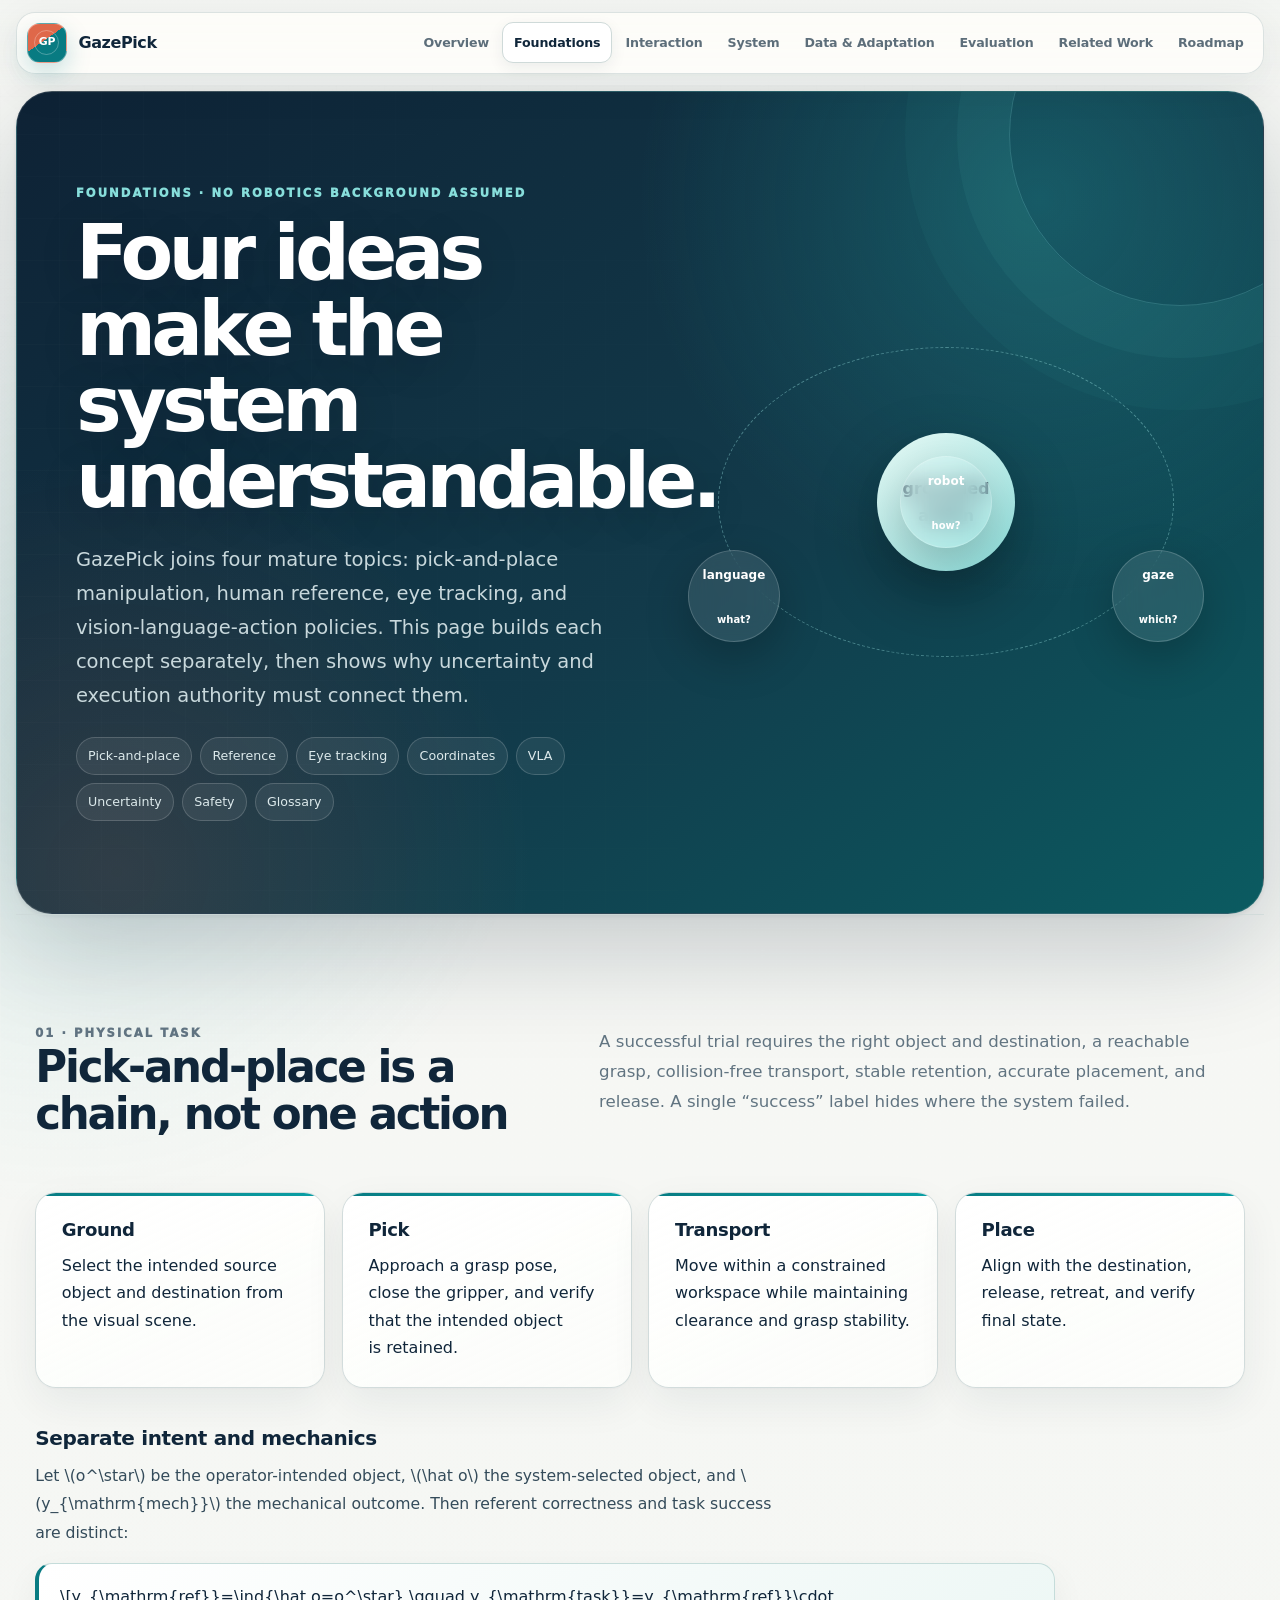
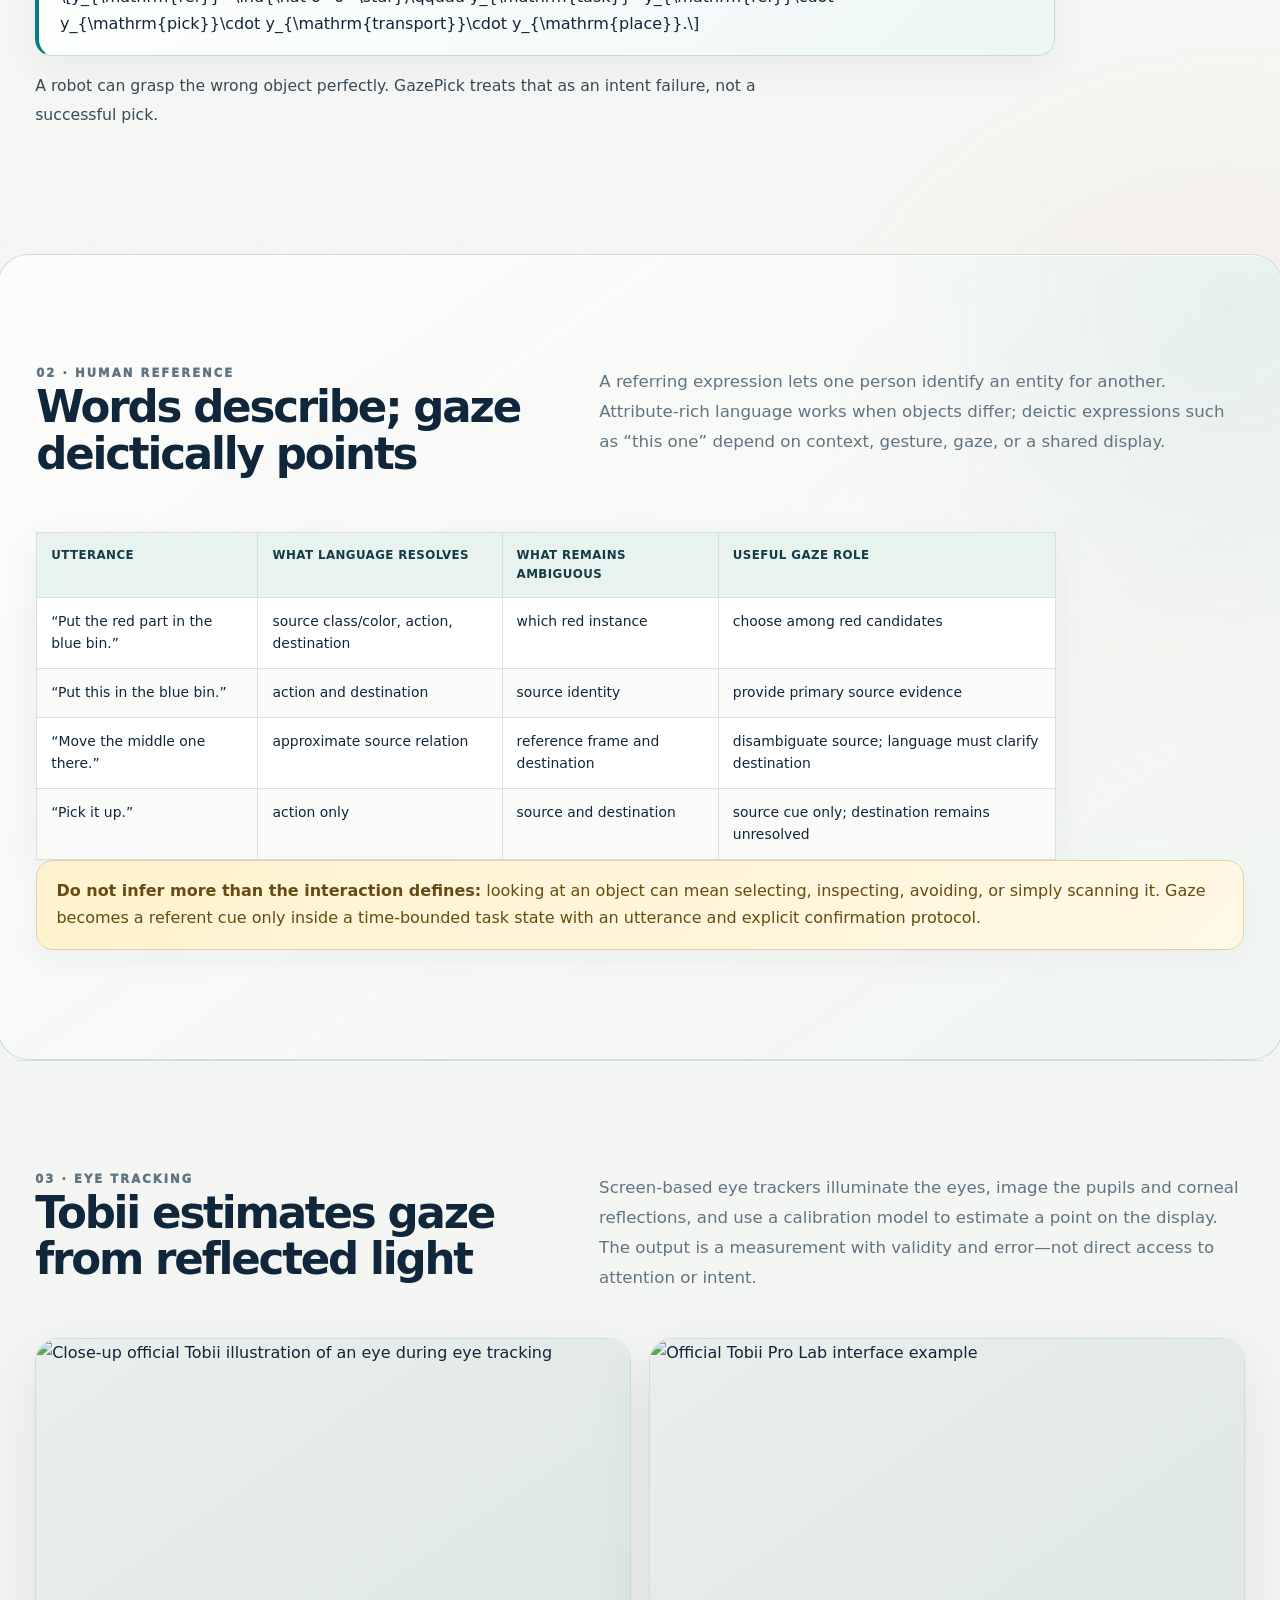
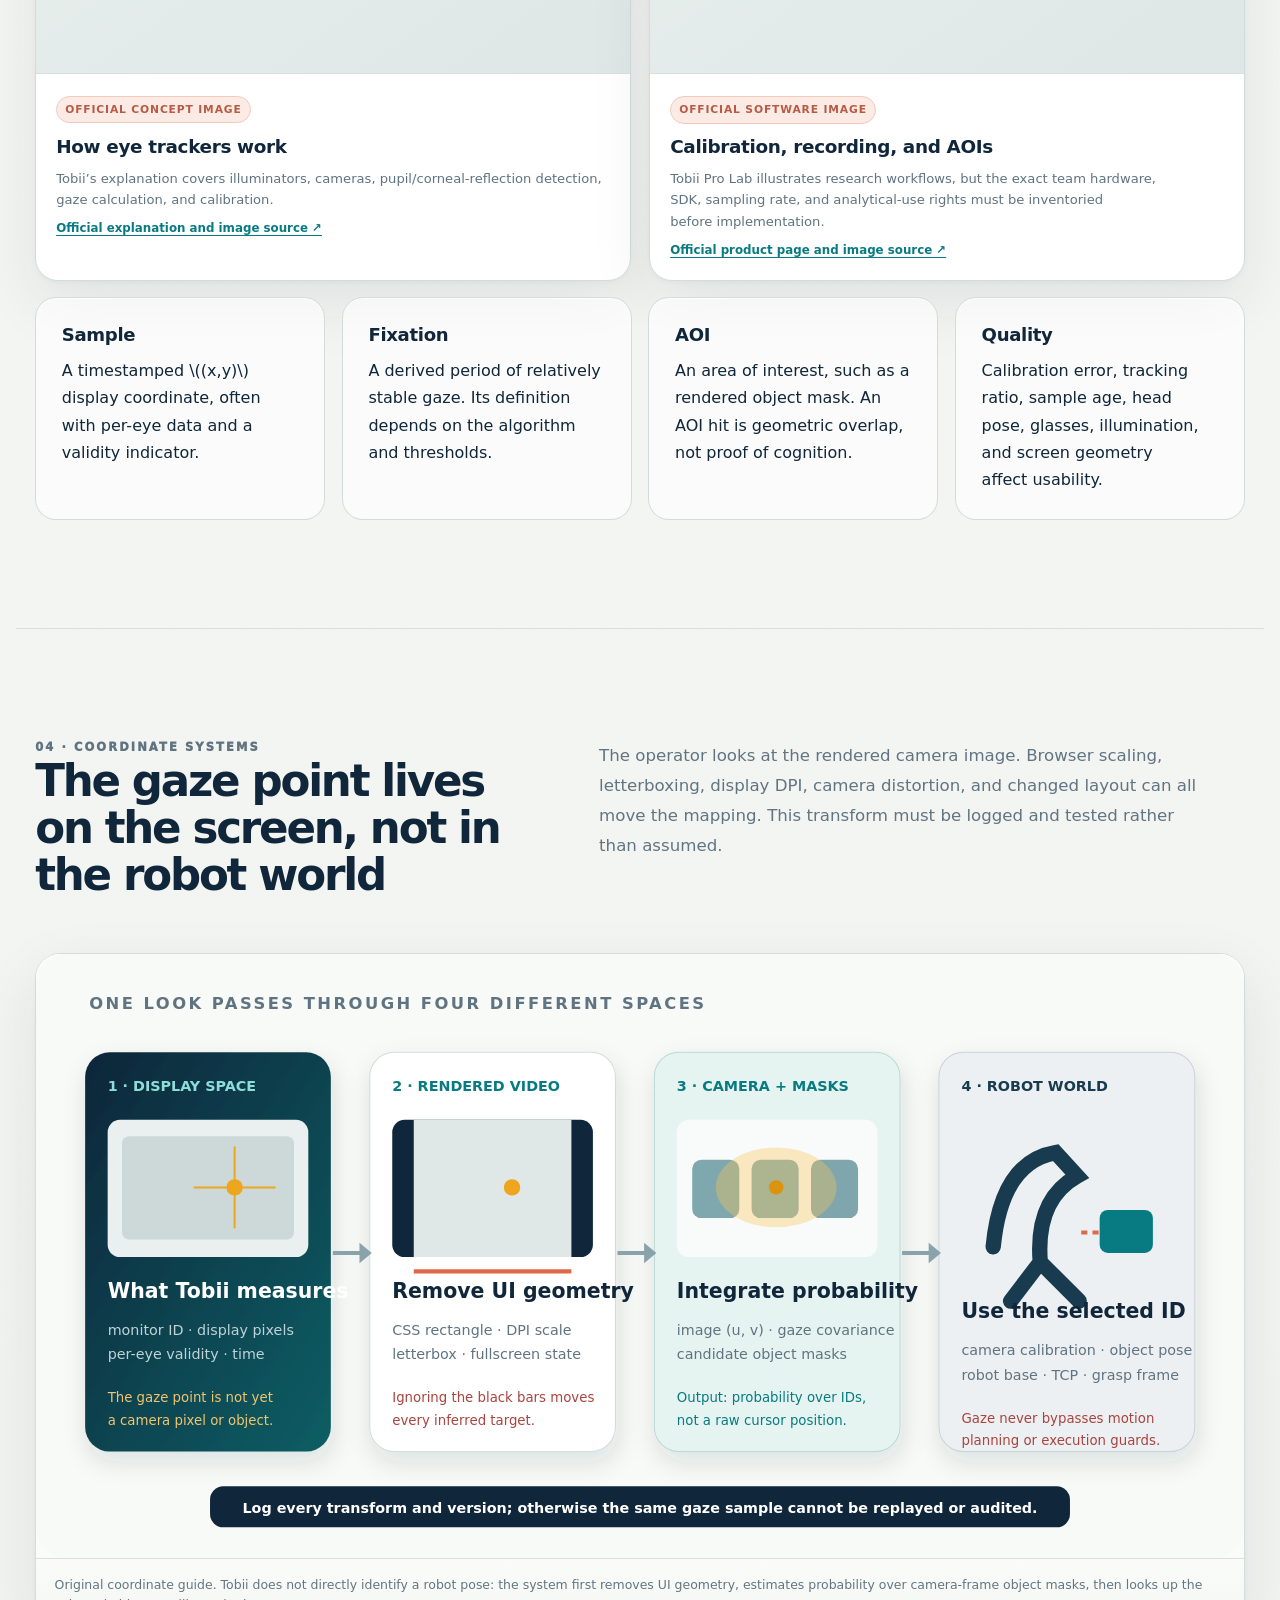
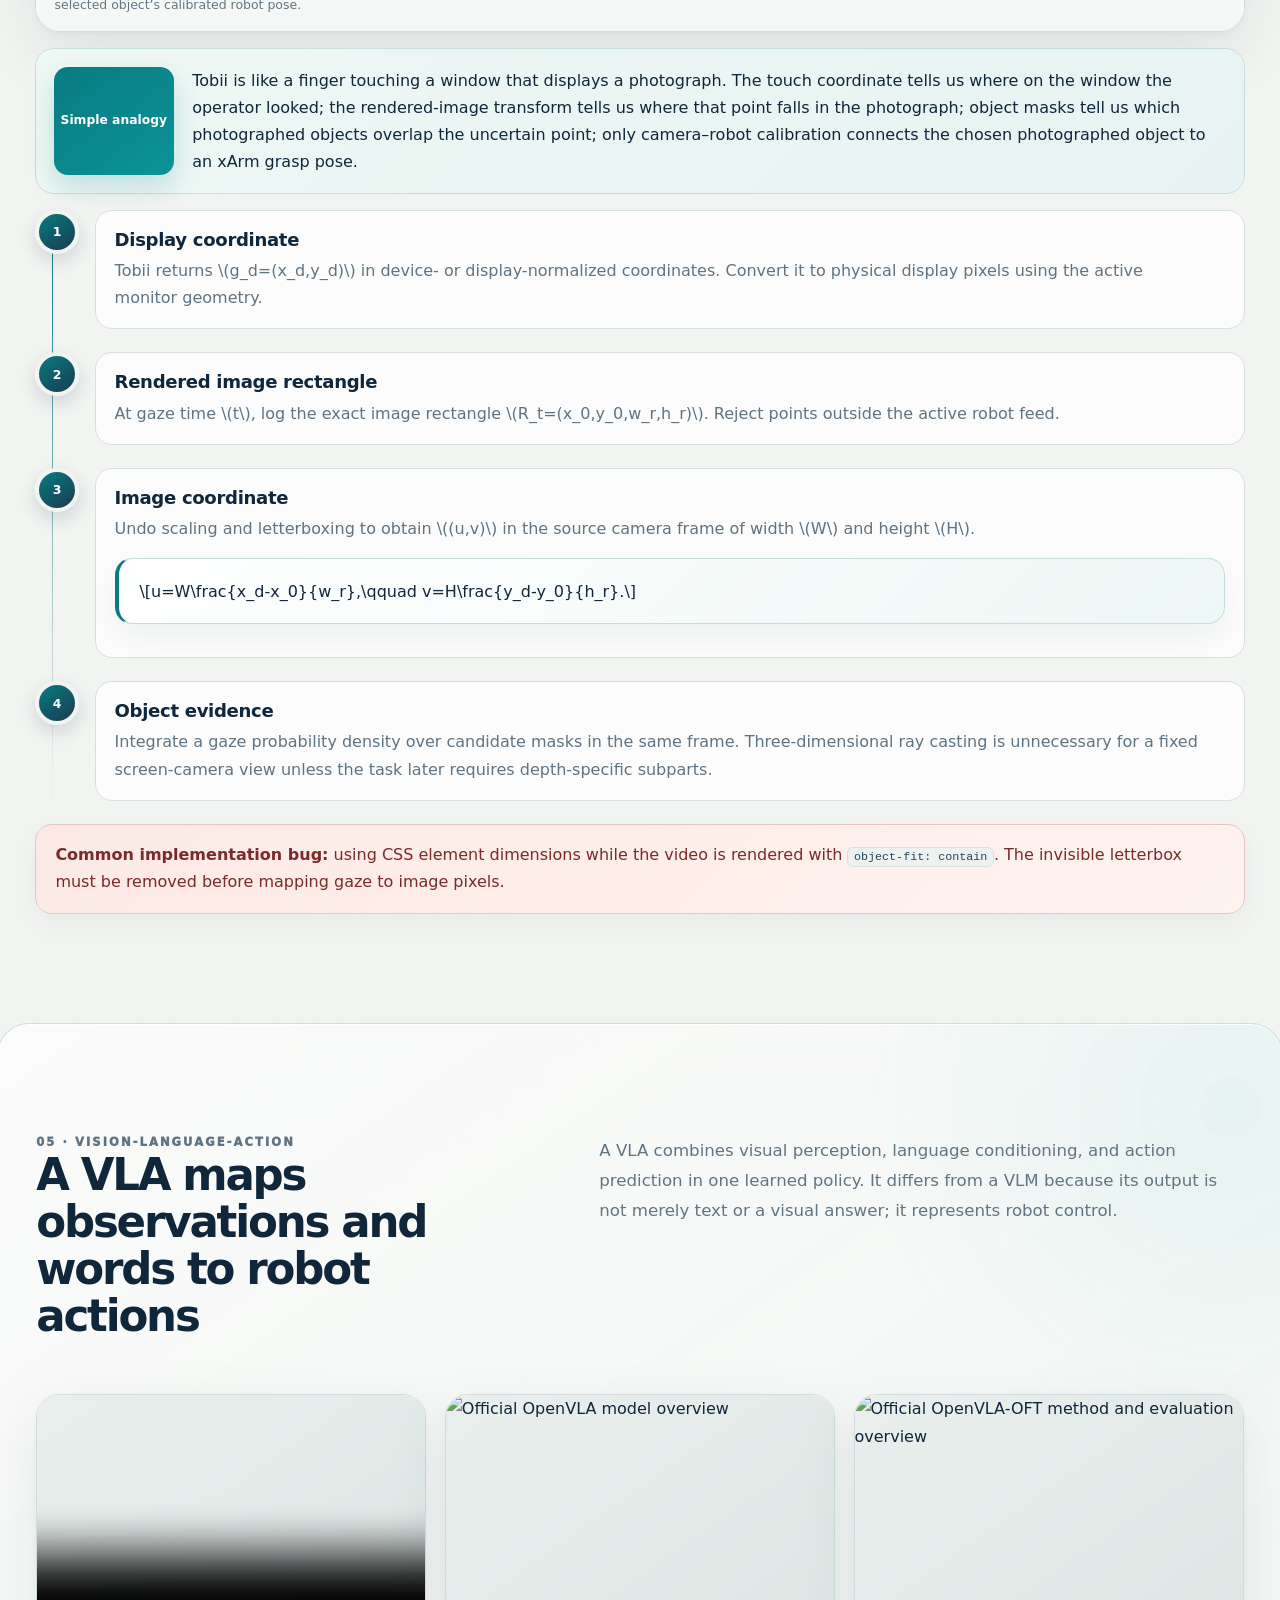
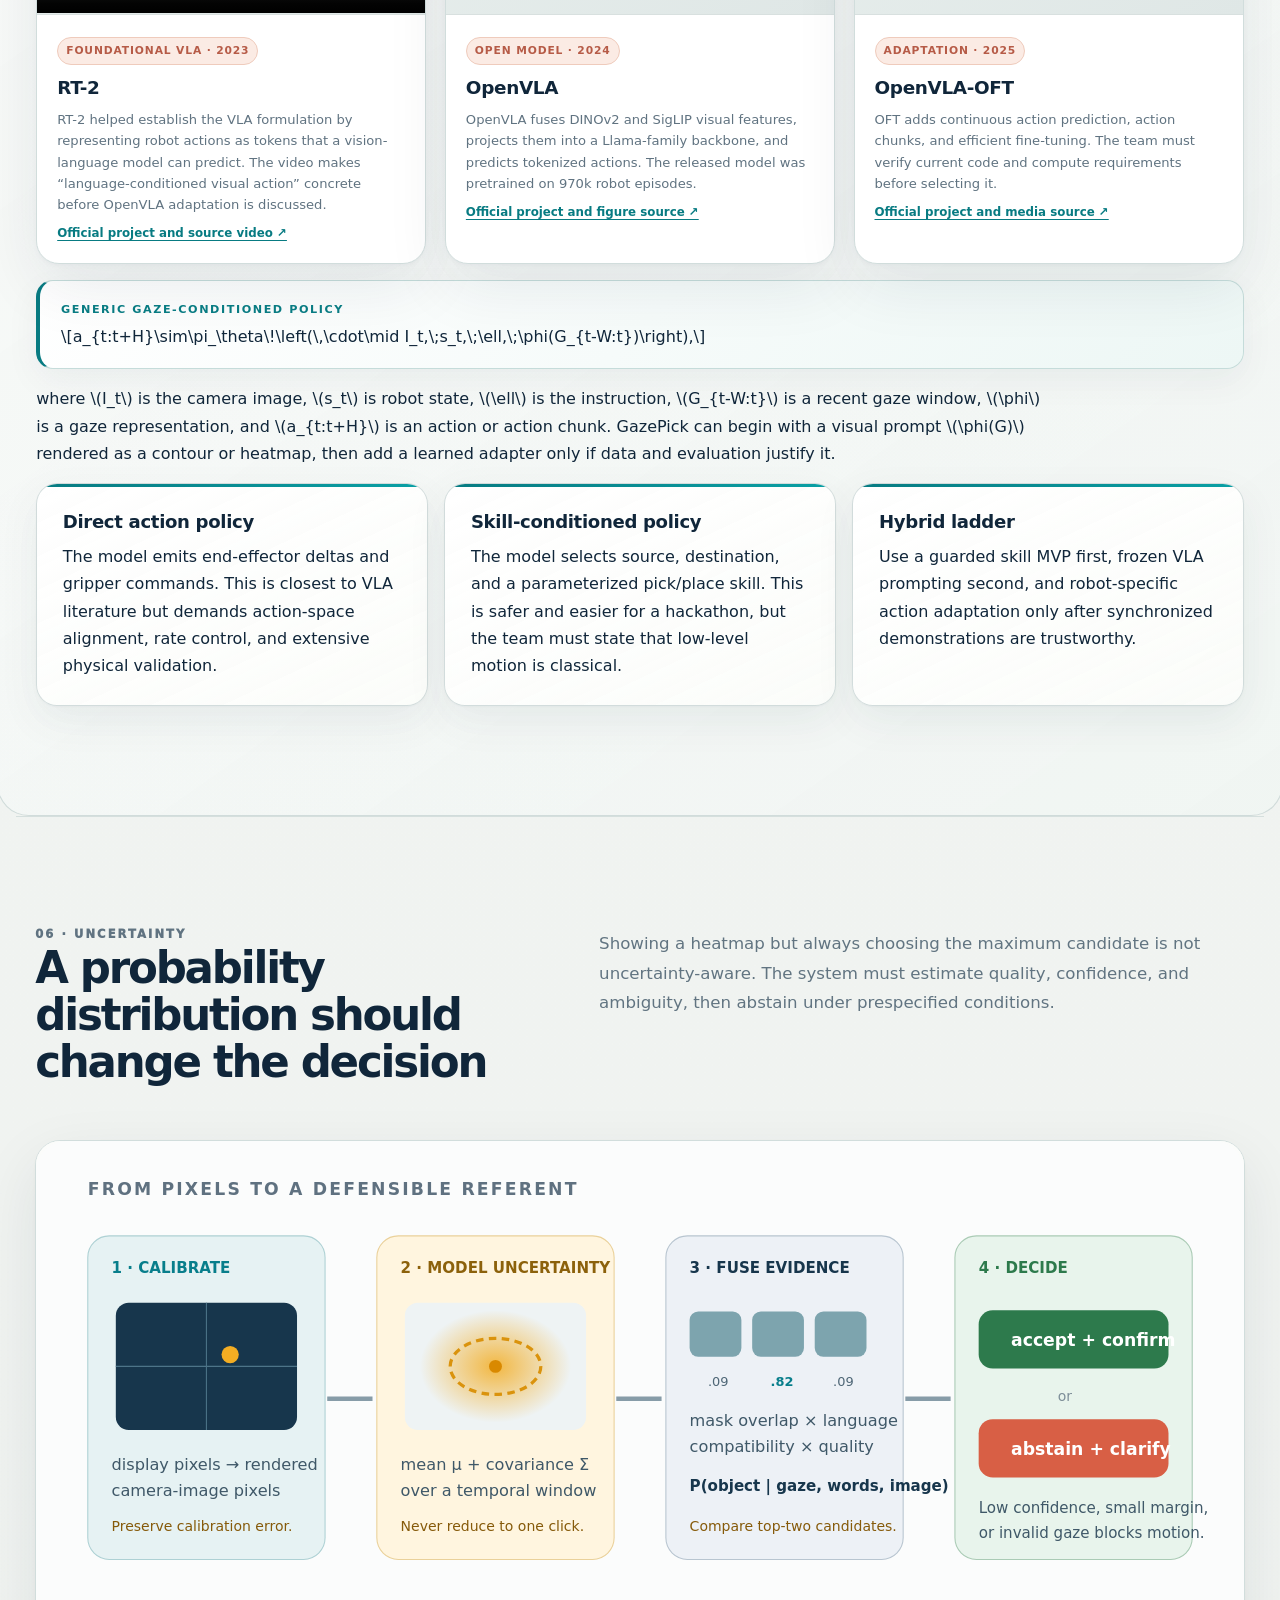
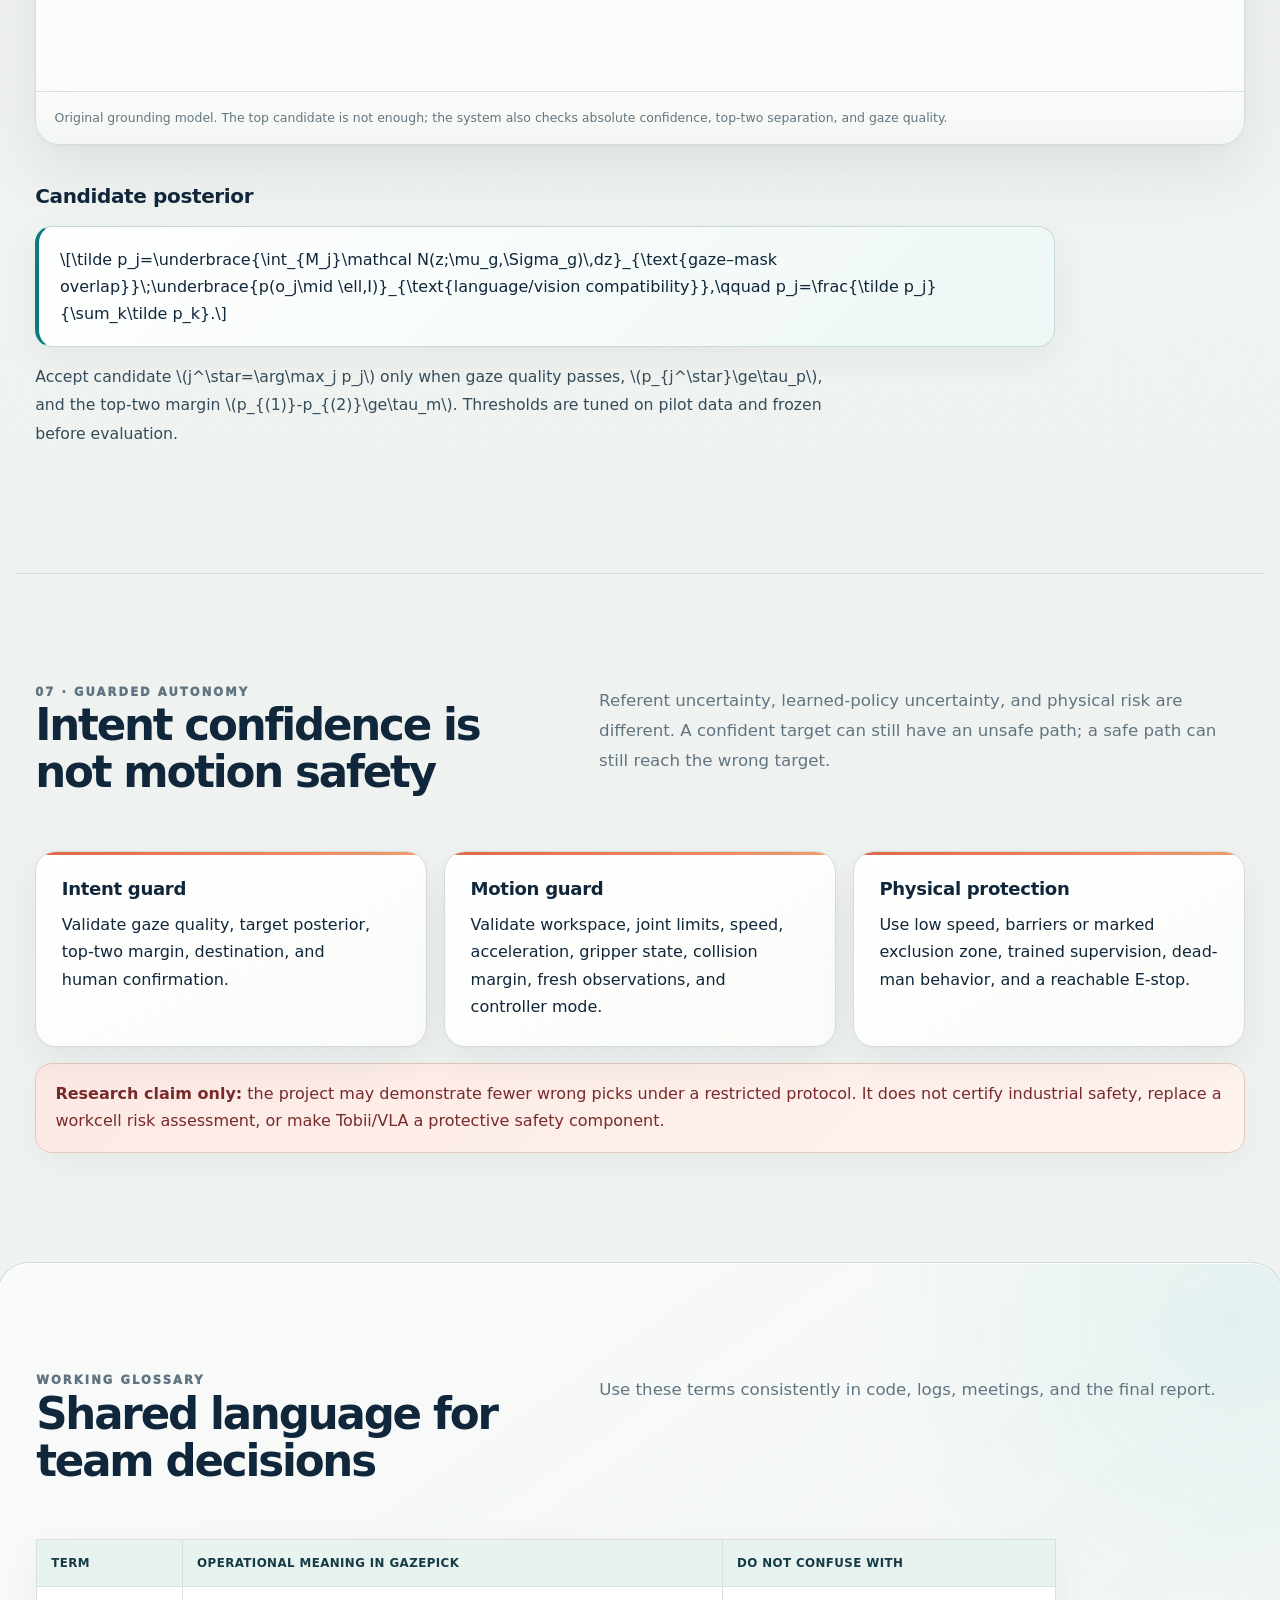
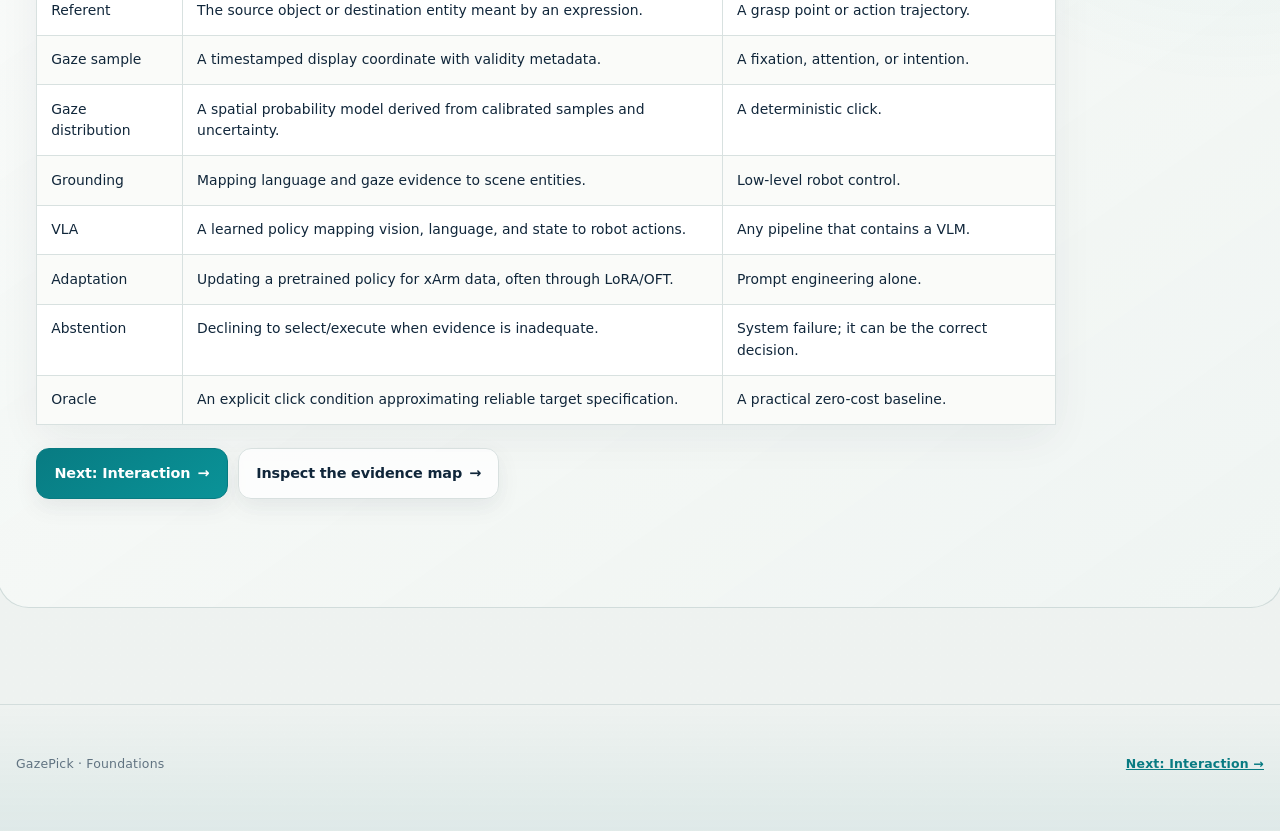
==== commit d7c3d9d3: "Refine visual system and learning flow" ====
--- a/foundations/index.html
+++ b/foundations/index.html
@@ -17,11 +17,13 @@
 <div class="grid four" style="margin-top:1rem"><article class="card flat"><h3>Sample</h3><p>A timestamped \((x,y)\) display coordinate, often with per-eye data and a validity indicator.</p></article><article class="card flat"><h3>Fixation</h3><p>A derived period of relatively stable gaze. Its definition depends on the algorithm and thresholds.</p></article><article class="card flat"><h3>AOI</h3><p>An area of interest, such as a rendered object mask. An AOI hit is geometric overlap, not proof of cognition.</p></article><article class="card flat"><h3>Quality</h3><p>Calibration error, tracking ratio, sample age, head pose, glasses, illumination, and screen geometry affect usability.</p></article></div></section>
 
 <section class="section" id="mapping"><div class="section-head"><div><p class="eyebrow">04 · Coordinate systems</p><h2>The gaze point lives on the screen, not in the robot world</h2></div><p>The operator looks at the rendered camera image. Browser scaling, letterboxing, display DPI, camera distortion, and changed layout can all move the mapping. This transform must be logged and tested rather than assumed.</p></div>
+<div class="viz"><img src="../assets/img/coordinate-stack.svg" alt="Four coordinate layers from Tobii display space through rendered video and camera masks to the robot world"><div class="caption">Original coordinate guide. Tobii does not directly identify a robot pose: the system first removes UI geometry, estimates probability over camera-frame object masks, then looks up the selected object’s calibrated robot pose.</div></div>
+<div class="scenario"><div class="scenario-label">Simple analogy</div><p>Tobii is like a finger touching a window that displays a photograph. The touch coordinate tells us where on the window the operator looked; the rendered-image transform tells us where that point falls in the photograph; object masks tell us which photographed objects overlap the uncertain point; only camera–robot calibration connects the chosen photographed object to an xArm grasp pose.</p></div>
 <div class="steps"><article class="step"><div><h3>Display coordinate</h3><p>Tobii returns \(g_d=(x_d,y_d)\) in device- or display-normalized coordinates. Convert it to physical display pixels using the active monitor geometry.</p></div></article><article class="step"><div><h3>Rendered image rectangle</h3><p>At gaze time \(t\), log the exact image rectangle \(R_t=(x_0,y_0,w_r,h_r)\). Reject points outside the active robot feed.</p></div></article><article class="step"><div><h3>Image coordinate</h3><p>Undo scaling and letterboxing to obtain \((u,v)\) in the source camera frame of width \(W\) and height \(H\).</p><div class="math-block">\[u=W\frac{x_d-x_0}{w_r},\qquad v=H\frac{y_d-y_0}{h_r}.\]</div></div></article><article class="step"><div><h3>Object evidence</h3><p>Integrate a gaze probability density over candidate masks in the same frame. Three-dimensional ray casting is unnecessary for a fixed screen-camera view unless the task later requires depth-specific subparts.</p></div></article></div>
 <div class="danger"><strong>Common implementation bug:</strong> using CSS element dimensions while the video is rendered with <code>object-fit: contain</code>. The invisible letterbox must be removed before mapping gaze to image pixels.</div></section>
 
 <section class="section" id="vla"><div class="section-head"><div><p class="eyebrow">05 · Vision-language-action</p><h2>A VLA maps observations and words to robot actions</h2></div><p>A VLA combines visual perception, language conditioning, and action prediction in one learned policy. It differs from a VLM because its output is not merely text or a visual answer; it represents robot control.</p></div>
-<div class="source-gallery"><figure class="source-media"><img src="https://openvla.github.io/static/images/openvla_model.jpg" alt="Official OpenVLA model overview"><figcaption><span class="source-flag">OFFICIAL MODEL FIGURE</span><h3>OpenVLA</h3><p>OpenVLA fuses DINOv2 and SigLIP visual features, projects them into a Llama-family backbone, and predicts tokenized actions. The released model was pretrained on 970k robot episodes.</p><p class="source-line"><a href="https://openvla.github.io/" target="_blank" rel="noreferrer">Official project and figure source ↗</a></p></figcaption></figure><figure class="source-media"><img src="https://openvla-oft.github.io/static/images/openvla_oft_figure_1.jpeg" alt="Official OpenVLA-OFT method and evaluation overview"><figcaption><span class="source-flag">ADAPTATION REFERENCE</span><h3>OpenVLA-OFT</h3><p>OFT adds continuous action prediction, action chunks, and efficient fine-tuning. The team must verify current code and compute requirements before selecting it.</p><p class="source-line"><a href="https://openvla-oft.github.io/" target="_blank" rel="noreferrer">Official project and media source ↗</a></p></figcaption></figure></div>
+<div class="source-gallery three"><figure class="source-media"><video controls preload="metadata" poster="https://robotics-transformer2.github.io/img/teaser4.jpg"><source src="https://robotics-transformer2.github.io/videos/rt2_teaser.mp4" type="video/mp4"></video><figcaption><span class="source-flag">FOUNDATIONAL VLA · 2023</span><h3>RT-2</h3><p>RT-2 helped establish the VLA formulation by representing robot actions as tokens that a vision-language model can predict. The video makes “language-conditioned visual action” concrete before OpenVLA adaptation is discussed.</p><p class="source-line"><a href="https://robotics-transformer2.github.io/" target="_blank" rel="noreferrer">Official project and source video ↗</a></p></figcaption></figure><figure class="source-media"><img src="https://openvla.github.io/static/images/openvla_model.jpg" alt="Official OpenVLA model overview"><figcaption><span class="source-flag">OPEN MODEL · 2024</span><h3>OpenVLA</h3><p>OpenVLA fuses DINOv2 and SigLIP visual features, projects them into a Llama-family backbone, and predicts tokenized actions. The released model was pretrained on 970k robot episodes.</p><p class="source-line"><a href="https://openvla.github.io/" target="_blank" rel="noreferrer">Official project and figure source ↗</a></p></figcaption></figure><figure class="source-media"><img src="https://openvla-oft.github.io/static/images/openvla_oft_figure_1.jpeg" alt="Official OpenVLA-OFT method and evaluation overview"><figcaption><span class="source-flag">ADAPTATION · 2025</span><h3>OpenVLA-OFT</h3><p>OFT adds continuous action prediction, action chunks, and efficient fine-tuning. The team must verify current code and compute requirements before selecting it.</p><p class="source-line"><a href="https://openvla-oft.github.io/" target="_blank" rel="noreferrer">Official project and media source ↗</a></p></figcaption></figure></div>
 <div class="math-block"><div class="math-label">Generic gaze-conditioned policy</div>\[a_{t:t+H}\sim\pi_\theta\!\left(\,\cdot\mid I_t,\;s_t,\;\ell,\;\phi(G_{t-W:t})\right),\]</div>
 <p class="prose">where \(I_t\) is the camera image, \(s_t\) is robot state, \(\ell\) is the instruction, \(G_{t-W:t}\) is a recent gaze window, \(\phi\) is a gaze representation, and \(a_{t:t+H}\) is an action or action chunk. GazePick can begin with a visual prompt \(\phi(G)\) rendered as a contour or heatmap, then add a learned adapter only if data and evaluation justify it.</p>
 <div class="grid three"><article class="card teal"><h3>Direct action policy</h3><p>The model emits end-effector deltas and gripper commands. This is closest to VLA literature but demands action-space alignment, rate control, and extensive physical validation.</p></article><article class="card teal"><h3>Skill-conditioned policy</h3><p>The model selects source, destination, and a parameterized pick/place skill. This is safer and easier for a hackathon, but the team must state that low-level motion is classical.</p></article><article class="card teal"><h3>Hybrid ladder</h3><p>Use a guarded skill MVP first, frozen VLA prompting second, and robot-specific action adaptation only after synchronized demonstrations are trustworthy.</p></article></div></section>
--- a/assets/css/site.css
+++ b/assets/css/site.css
@@ -328,3 +328,640 @@
   .hero { margin:0; padding:1rem 0; border:0; box-shadow:none; }
   main > .section:nth-of-type(3n) { margin:0; padding:1rem 0; border:0; }
 }
+
+/* GazePick editorial system · unified visual language */
+:root {
+  --ink:#10263a;
+  --ink-2:#193b4f;
+  --muted:#607381;
+  --paper:#f2f4f1;
+  --panel:#fffefa;
+  --line:#d8e0df;
+  --teal:#087b82;
+  --teal-2:#0aa0a5;
+  --teal-soft:#dff1ef;
+  --coral:#df684a;
+  --coral-soft:#fae8df;
+  --amber:#a46c09;
+  --amber-soft:#fff1ce;
+  --danger:#a9443e;
+  --radius:22px;
+  --max:1280px;
+  --shadow:0 18px 55px rgba(16,38,58,.09);
+  --shadow-soft:0 2px 4px rgba(16,38,58,.035),0 20px 55px rgba(16,38,58,.075);
+  --shadow-float:0 30px 90px rgba(5,25,40,.24);
+  --display:"Aptos Display","Segoe UI Variable Display","Segoe UI",ui-sans-serif,system-ui,sans-serif;
+  --text:"Aptos","Segoe UI Variable Text","Segoe UI",ui-sans-serif,system-ui,sans-serif;
+}
+
+html { scroll-padding-top:96px; }
+body {
+  color:var(--ink);
+  background:
+    radial-gradient(circle at 5% 7%,rgba(10,160,165,.11),transparent 30rem),
+    radial-gradient(circle at 96% 20%,rgba(223,104,74,.09),transparent 28rem),
+    linear-gradient(180deg,#f7f8f5 0,var(--paper) 45%,#eef2f0 100%);
+}
+body::before {
+  opacity:.24;
+  background-image:
+    linear-gradient(rgba(16,38,58,.035) 1px,transparent 1px),
+    linear-gradient(90deg,rgba(16,38,58,.035) 1px,transparent 1px);
+  background-size:48px 48px;
+  mask-image:linear-gradient(to bottom,#000 0,rgba(0,0,0,.6) 35%,transparent 78%);
+}
+
+.site-header {
+  padding:.72rem 0;
+  border:0;
+  background:linear-gradient(180deg,rgba(242,244,241,.96),rgba(242,244,241,.74));
+  box-shadow:none;
+  backdrop-filter:blur(20px) saturate(135%);
+}
+.nav {
+  min-height:62px;
+  padding:.42rem .48rem .42rem .62rem;
+  border:1px solid rgba(216,224,223,.92);
+  border-radius:19px;
+  background:rgba(255,254,250,.82);
+  box-shadow:0 12px 42px rgba(16,38,58,.075);
+}
+.brand { gap:.72rem; padding-right:.35rem; letter-spacing:-.025em; }
+.brand-mark {
+  position:relative;
+  width:40px;
+  height:40px;
+  overflow:hidden;
+  border:1px solid rgba(255,255,255,.34);
+  border-radius:13px;
+  background:linear-gradient(145deg,var(--coral) 0 43%,var(--teal) 43% 100%);
+  box-shadow:0 10px 25px rgba(8,123,130,.22);
+  font-size:.68rem;
+  letter-spacing:-.03em;
+}
+.brand-mark::after {
+  position:absolute;
+  width:23px;
+  height:23px;
+  content:"";
+  border:1px solid rgba(255,255,255,.28);
+  border-radius:50%;
+}
+.brand-mark { isolation:isolate; }
+.brand-mark::after { z-index:-1; }
+.nav-links { gap:.12rem; }
+.nav-links a {
+  padding:.55rem .66rem;
+  border:1px solid transparent;
+  border-radius:11px;
+  color:#5d6e7a;
+  font-size:.79rem;
+  font-weight:760;
+  letter-spacing:-.01em;
+}
+.nav-links a:hover {
+  border-color:rgba(216,224,223,.8);
+  color:var(--ink);
+  background:rgba(255,255,255,.78);
+}
+.nav-links a[aria-current="page"] {
+  border-color:#cfdad9;
+  color:var(--ink);
+  background:white;
+  box-shadow:0 5px 16px rgba(16,38,58,.07);
+}
+.nav-toggle {
+  min-height:40px;
+  padding:.48rem .8rem;
+  border-color:#cad7d6;
+  border-radius:11px;
+  color:var(--ink);
+  background:white;
+  font-weight:800;
+}
+.scroll-progress {
+  right:1.3rem;
+  bottom:.25rem;
+  left:1.3rem;
+  height:2px;
+  border-radius:99px;
+  background:linear-gradient(90deg,#20b9b6,#f08a62);
+}
+
+main { width:min(var(--max),calc(100% - 2rem)); }
+.hero {
+  margin-top:.35rem;
+  padding:clamp(4.2rem,7.2vw,7.2rem) clamp(1.4rem,4.6vw,5.2rem);
+  border:1px solid rgba(255,255,255,.12);
+  border-radius:36px;
+  color:#f7fbfa;
+  background:
+    radial-gradient(circle at 82% 13%,rgba(38,190,188,.26),transparent 25rem),
+    radial-gradient(circle at 8% 95%,rgba(223,104,74,.15),transparent 26rem),
+    linear-gradient(142deg,#0e2235 0,#123a4a 56%,#0b5b61 100%);
+  box-shadow:0 2px 4px rgba(4,20,34,.08),0 34px 110px rgba(9,34,48,.22);
+}
+.hero::before {
+  position:absolute;
+  inset:0;
+  content:"";
+  pointer-events:none;
+  opacity:.32;
+  background-image:
+    linear-gradient(rgba(255,255,255,.045) 1px,transparent 1px),
+    linear-gradient(90deg,rgba(255,255,255,.045) 1px,transparent 1px);
+  background-size:42px 42px;
+  mask-image:linear-gradient(90deg,#000,transparent 78%);
+}
+.hero::after {
+  top:-128px;
+  right:-88px;
+  border-color:rgba(139,229,226,.22);
+  box-shadow:0 0 0 52px rgba(93,207,204,.055),0 0 0 104px rgba(93,207,204,.035);
+}
+.hero-grid { gap:clamp(2.4rem,5vw,5.4rem); align-items:center; }
+.hero .eyebrow { color:#87dedb; }
+.hero h1 {
+  max-width:870px;
+  color:white;
+  font-size:clamp(2.7rem,6vw,5.75rem);
+  line-height:.99;
+  letter-spacing:-.062em;
+  text-shadow:0 8px 42px rgba(3,17,28,.18);
+}
+.hero .lede {
+  max-width:760px;
+  color:#c8d8dc;
+  font-size:clamp(1.04rem,1.6vw,1.22rem);
+  line-height:1.75;
+}
+.hero .lede strong { color:white; }
+.hero-visual {
+  border-color:rgba(255,255,255,.18);
+  border-radius:28px;
+  background:#081b2b;
+  box-shadow:0 34px 95px rgba(0,12,23,.43);
+  transform:perspective(1300px) rotateY(-2.5deg) rotateX(1.2deg);
+}
+.hero-visual::before {
+  position:absolute;
+  z-index:2;
+  top:0;
+  right:0;
+  left:0;
+  height:1px;
+  content:"";
+  background:linear-gradient(90deg,transparent,rgba(255,255,255,.55),transparent);
+}
+.hero-visual figcaption {
+  border-color:rgba(255,255,255,.13);
+  color:#dbe9eb;
+  background:rgba(5,19,31,.78);
+  box-shadow:0 8px 30px rgba(0,0,0,.2);
+}
+.hero-orbit { min-height:370px; }
+.hero .orbit-ring { border-color:rgba(150,222,221,.42); }
+.hero .orbit-core {
+  color:var(--ink);
+  background:linear-gradient(145deg,#e8faf6,#8bdedb);
+  box-shadow:0 24px 65px rgba(0,0,0,.28);
+}
+.hero .orbit-node {
+  border-color:rgba(255,255,255,.18);
+  color:white;
+  background:rgba(255,255,255,.1);
+  box-shadow:0 16px 46px rgba(0,0,0,.22);
+  backdrop-filter:blur(12px);
+}
+.hero .button.teal {
+  border-color:#9be2dc;
+  color:#0b2a36;
+  background:#a8e8e1;
+}
+.hero .button.teal:hover { background:#c2f1ec; }
+.hero .button.secondary {
+  border-color:rgba(255,255,255,.23);
+  color:white;
+  background:rgba(255,255,255,.08);
+}
+.hero .button.secondary:hover { background:rgba(255,255,255,.15); }
+.hero .toc a {
+  border-color:rgba(255,255,255,.17);
+  color:#dce9eb;
+  background:rgba(255,255,255,.065);
+}
+.hero .toc a:hover {
+  border-color:rgba(145,226,222,.55);
+  color:white;
+  background:rgba(255,255,255,.12);
+}
+.hero .brief-strip {
+  border-color:rgba(255,255,255,.14);
+  background:rgba(5,24,36,.24);
+  backdrop-filter:blur(10px);
+}
+.hero .brief-strip > div { border-color:rgba(255,255,255,.12); }
+.hero .brief-strip span { color:#91b4bc; }
+.hero .brief-strip strong { color:white; }
+
+.eyebrow {
+  color:var(--teal);
+  font-size:.72rem;
+  font-weight:920;
+  letter-spacing:.18em;
+}
+h2 { font-size:clamp(1.95rem,3.4vw,3.25rem); line-height:1.08; letter-spacing:-.05em; }
+h3 { letter-spacing:-.018em; }
+.section {
+  padding:clamp(5.2rem,8.5vw,7.8rem) clamp(.25rem,1.5vw,1.25rem);
+  border-top-color:rgba(206,217,216,.78);
+}
+.section-head {
+  grid-template-columns:minmax(260px,.86fr) minmax(0,1.14fr);
+  align-items:start;
+  gap:clamp(2rem,6vw,6.2rem);
+  margin-bottom:2.4rem;
+}
+.section-head h2 { max-width:670px; }
+.section-head > p {
+  max-width:720px;
+  padding-top:.2rem;
+  color:#617481;
+  font-size:1.04rem;
+  line-height:1.8;
+}
+main > .section:nth-of-type(3n) {
+  margin-inline:calc(clamp(.25rem,1.5vw,1.25rem) * -1);
+  padding-inline:clamp(1rem,3vw,3rem);
+  border:1px solid rgba(202,215,213,.86);
+  border-radius:32px;
+  background:
+    radial-gradient(circle at 96% 6%,rgba(10,160,165,.07),transparent 23rem),
+    linear-gradient(145deg,rgba(255,255,255,.64),rgba(240,246,243,.7));
+  box-shadow:inset 0 1px rgba(255,255,255,.9);
+}
+.orientation { border-top:0; }
+
+.grid { gap:1.05rem; }
+.card {
+  padding:clamp(1.25rem,2vw,1.75rem);
+  border-color:rgba(207,218,217,.92);
+  border-radius:21px;
+  background:linear-gradient(155deg,rgba(255,255,255,.98),rgba(252,253,250,.84));
+  box-shadow:0 1px 2px rgba(16,38,58,.03),0 15px 42px rgba(16,38,58,.065);
+}
+.card:hover {
+  border-color:#b8cfcd;
+  box-shadow:0 2px 4px rgba(16,38,58,.04),0 23px 60px rgba(16,38,58,.1);
+  transform:translateY(-3px);
+}
+.card::after {
+  position:absolute;
+  top:0;
+  right:0;
+  left:0;
+  height:3px;
+  content:"";
+  opacity:0;
+  background:linear-gradient(90deg,var(--teal),var(--teal-2));
+}
+.card.teal,.card.coral { border-top:1px solid rgba(207,218,217,.92); }
+.card.teal::after,.card.coral::after { opacity:1; }
+.card.coral::after { background:linear-gradient(90deg,var(--coral),#f29b68); }
+.card.flat {
+  background:rgba(255,255,255,.58);
+  box-shadow:inset 0 1px rgba(255,255,255,.8);
+}
+.card li { margin-block:.32rem; }
+.tag {
+  border:1px solid rgba(209,219,219,.8);
+  border-radius:999px;
+  background:#f0f3f2;
+  font-size:.68rem;
+  letter-spacing:.025em;
+}
+.tag.teal { border-color:#bee0dc; }
+.tag.coral { border-color:#efc7b9; }
+
+.reading-path { gap:1rem; }
+.reading-path a {
+  position:relative;
+  min-height:205px;
+  overflow:hidden;
+  padding:1.45rem;
+  border-color:#d2dcdb;
+  border-radius:22px;
+  background:rgba(255,255,255,.82);
+}
+.reading-path a::after {
+  position:absolute;
+  right:1.1rem;
+  bottom:.8rem;
+  content:"↗";
+  color:#a5b5ba;
+  font-size:1.5rem;
+  transition:color .2s ease,transform .2s ease;
+}
+.reading-path a:hover::after { color:var(--teal); transform:translate(2px,-2px); }
+.reading-path .path-no { font-size:.7rem; letter-spacing:.16em; }
+.reading-path h3 { font-size:1.18rem; }
+
+.question-box {
+  padding:clamp(1.55rem,3.5vw,2.65rem);
+  border:1px solid #bcd9d6;
+  border-left:5px solid var(--teal);
+  border-radius:23px;
+  background:
+    radial-gradient(circle at 92% 20%,rgba(10,160,165,.09),transparent 17rem),
+    linear-gradient(135deg,#fff,#edf7f4);
+}
+.question-box::after { color:rgba(8,123,130,.055); }
+.question-box .question { font-size:clamp(1.32rem,2.5vw,2.08rem); }
+.definition-grid { gap:.8rem; }
+.definition-grid > div {
+  min-height:150px;
+  padding:1.05rem;
+  border-color:#d4dedc;
+  border-radius:17px;
+  background:rgba(255,255,255,.82);
+}
+.definition-grid dt { color:var(--teal); font-size:.66rem; letter-spacing:.14em; }
+.scenario {
+  gap:1.15rem;
+  padding:1.1rem;
+  border-color:#c5deda;
+  border-radius:19px;
+  background:linear-gradient(135deg,#eef8f5,#e6f3f2);
+}
+.scenario-label {
+  border-radius:14px;
+  background:linear-gradient(145deg,var(--teal),#0b9398);
+  box-shadow:0 12px 28px rgba(8,123,130,.2);
+}
+
+.steps { position:relative; gap:0; }
+.steps::before {
+  position:absolute;
+  top:1.15rem;
+  bottom:1.15rem;
+  left:1.08rem;
+  width:1px;
+  content:"";
+  background:linear-gradient(var(--teal),#c8d8d7 75%,transparent);
+}
+.step {
+  position:relative;
+  grid-template-columns:44px minmax(0,1fr);
+  gap:1rem;
+  padding:0 0 1.45rem;
+}
+.step::before {
+  z-index:1;
+  width:36px;
+  height:36px;
+  border:4px solid var(--paper);
+  color:white;
+  background:linear-gradient(145deg,var(--teal),var(--ink-2));
+  box-shadow:0 7px 18px rgba(16,38,58,.15);
+}
+.step > div {
+  padding:1.05rem 1.15rem;
+  border:1px solid #d5dfde;
+  border-radius:17px;
+  background:rgba(255,255,255,.7);
+}
+.step h3 { margin-bottom:.28rem; }
+.step p { margin:0; line-height:1.7; }
+
+.viz,.source-media {
+  border-color:#d1dddc;
+  border-radius:25px;
+  background:#fff;
+  box-shadow:0 2px 4px rgba(16,38,58,.03),0 22px 62px rgba(16,38,58,.085);
+}
+.viz img { background:#fbfcfa; }
+.caption {
+  padding:1rem 1.15rem;
+  border-color:#d7e0df;
+  color:#637681;
+  background:linear-gradient(180deg,#fbfcfa,#f3f6f4);
+  line-height:1.6;
+}
+.source-gallery { gap:1.15rem; }
+.source-media { border-radius:23px; }
+.source-media:hover { transform:translateY(-3px); }
+.source-media img,.source-media video,.source-media iframe {
+  background:linear-gradient(145deg,#e8efed,#dfe7e6);
+}
+.source-media figcaption { padding:1.25rem; }
+.source-media figcaption h3 { font-size:1.15rem; }
+.source-media p { line-height:1.62; }
+.source-line a {
+  color:var(--teal);
+  text-decoration-thickness:1px;
+  text-underline-offset:3px;
+}
+.source-flag {
+  border:1px solid #efcbbc;
+  border-radius:999px;
+  background:#fbebe4;
+  letter-spacing:.08em;
+}
+
+.prose { max-width:1020px; }
+.prose > p { max-width:80ch; font-size:.98rem; line-height:1.82; }
+.prose h3 { margin-top:2.35rem; font-size:1.25rem; }
+.prose table,.matrix {
+  border:1px solid #cedad8;
+  border-radius:18px;
+  background:white;
+  box-shadow:0 14px 42px rgba(16,38,58,.06);
+}
+.prose th,.prose td,.matrix th,.matrix td {
+  padding:.84rem .88rem;
+  border-color:#d8e1e0;
+  line-height:1.55;
+}
+.prose th,.matrix th {
+  color:#153b47;
+  background:#e8f3f0;
+  font-size:.74rem;
+  font-weight:900;
+  letter-spacing:.035em;
+  text-transform:uppercase;
+}
+.prose tbody tr:nth-child(even),.matrix tbody tr:nth-child(even) { background:#fafbf9; }
+.prose tbody tr:hover,.matrix tbody tr:hover { background:#f0f7f5; }
+code {
+  border:1px solid #d7e1e0;
+  border-radius:6px;
+  color:#244556;
+  background:#edf2f1;
+}
+.math-block {
+  padding:1.15rem 1.3rem;
+  border-color:#c5dcda;
+  border-left:4px solid var(--teal);
+  border-radius:17px;
+  background:linear-gradient(135deg,#fff,#edf7f5);
+  box-shadow:0 12px 34px rgba(16,38,58,.055);
+}
+.math-block.coral {
+  border-color:#ead1c6;
+  border-left-color:var(--coral);
+  background:linear-gradient(135deg,#fff,#fff1eb);
+}
+.math-label { color:var(--teal); letter-spacing:.14em; }
+
+.warning,.danger,.verdict,.assumption {
+  padding:1.08rem 1.2rem;
+  border-radius:17px;
+  line-height:1.68;
+  box-shadow:0 10px 28px rgba(16,38,58,.045);
+}
+.verdict {
+  border:1px solid #bfdcd7;
+  border-left:4px solid var(--teal);
+  background:linear-gradient(135deg,#ebf7f3,#f5faf8);
+}
+.warning { border-color:#e6d19e; background:linear-gradient(135deg,#fff2ce,#fff8e5); }
+.danger { border-color:#e8c6bf; background:linear-gradient(135deg,#fce9e5,#fff3ef); }
+
+.filters {
+  position:sticky;
+  z-index:5;
+  top:88px;
+  gap:.6rem;
+  padding:.72rem;
+  border:1px solid #d4dedc;
+  border-radius:17px;
+  background:rgba(247,249,246,.9);
+  box-shadow:0 12px 34px rgba(16,38,58,.07);
+  backdrop-filter:blur(14px);
+}
+.filters input,.filters select {
+  min-height:45px;
+  border-color:#cfdad9;
+  border-radius:11px;
+  outline:none;
+}
+.filters input:focus,.filters select:focus {
+  border-color:#77b9b6;
+  box-shadow:0 0 0 3px rgba(8,123,130,.11);
+}
+.paper-list { gap:.8rem; }
+.paper {
+  position:relative;
+  overflow:hidden;
+  padding:1.2rem 1.25rem 1.2rem 1.4rem;
+  border-color:#d2dddc;
+  border-radius:18px;
+  box-shadow:0 10px 30px rgba(16,38,58,.045);
+}
+.paper::before {
+  position:absolute;
+  top:0;
+  bottom:0;
+  left:0;
+  width:4px;
+  content:"";
+  background:linear-gradient(var(--teal),#81c9c5);
+}
+.paper h3 { font-size:1.05rem; line-height:1.48; }
+.paper p { line-height:1.67; }
+.paper a { color:var(--teal); text-underline-offset:3px; }
+
+.button {
+  min-height:46px;
+  padding:.76rem 1.08rem;
+  border-radius:13px;
+  letter-spacing:-.01em;
+}
+.button.teal {
+  border-color:var(--teal);
+  background:linear-gradient(145deg,var(--teal),#0a9398);
+}
+.button.secondary { background:rgba(255,255,255,.7); }
+.button::after { margin-left:.45rem; content:"→"; transition:transform .2s ease; }
+.button:hover::after { transform:translateX(3px); }
+.toc { gap:.5rem; }
+.toc a { padding:.45rem .7rem; border-radius:999px; }
+
+.site-footer {
+  margin-top:6rem;
+  padding:3rem 0 3.5rem;
+  border-top-color:#d3dddc;
+  background:linear-gradient(180deg,transparent,rgba(8,123,130,.065));
+}
+.footer-inner { font-size:.78rem; letter-spacing:.015em; }
+.footer-inner a { color:var(--teal); font-weight:800; }
+
+@media (max-width:1120px) {
+  .nav-links a { padding-inline:.48rem; font-size:.73rem; }
+  .hero-grid { grid-template-columns:1fr; }
+  .hero-visual { max-width:900px; transform:none; }
+}
+@media (max-width:920px) {
+  .site-header { padding:.5rem 0; }
+  .nav { border-radius:15px; }
+  .nav-links {
+    top:76px;
+    left:.75rem;
+    right:.75rem;
+    gap:.2rem;
+    padding:.6rem;
+    border-color:#cedad8;
+    border-radius:15px;
+    background:rgba(255,254,250,.97);
+  }
+  .nav-links a { padding:.72rem .82rem; font-size:.9rem; }
+  .hero { border-radius:28px; }
+  .section-head { grid-template-columns:1fr; gap:1rem; }
+  .filters { position:static; }
+}
+@media (max-width:620px) {
+  body::before { display:none; }
+  main { width:min(100% - 1rem,var(--max)); }
+  .site-header { padding:.35rem 0; }
+  .nav { width:calc(100% - 1rem); padding:.35rem .4rem; }
+  .brand-mark { width:37px; height:37px; }
+  .hero { margin-top:.3rem; padding:3rem 1.15rem 1.2rem; border-radius:23px; }
+  .hero h1 { font-size:clamp(2.15rem,10.8vw,3.05rem); line-height:1.02; }
+  .hero .lede { font-size:1rem; line-height:1.68; }
+  .hero-visual { margin-top:.4rem; border-radius:18px; }
+  .hero-visual figcaption { position:static; border:0; background:#081b2b; }
+  .hero-actions .button { width:100%; }
+  .hero .toc { flex-wrap:nowrap; overflow-x:auto; padding-bottom:.3rem; scrollbar-width:none; }
+  .hero .toc::-webkit-scrollbar { display:none; }
+  .hero .toc a { flex:0 0 auto; }
+  .hero .brief-strip { margin-bottom:1.25rem; }
+  .section { padding-block:4.4rem; }
+  main > .section:nth-of-type(3n) { border-radius:22px; }
+  .section-head > p { font-size:.98rem; }
+  .reading-path a { min-height:155px; }
+  .definition-grid > div { min-height:auto; }
+  .step { grid-template-columns:38px minmax(0,1fr); gap:.7rem; }
+  .step::before { width:32px; height:32px; border-width:3px; }
+  .steps::before { left:.97rem; }
+  .step > div { padding:.9rem; }
+  .prose { overflow-x:auto; }
+  .prose table,.matrix { min-width:720px; }
+  .source-media figcaption { padding:1rem; }
+  .footer-inner { display:grid; gap:.5rem; }
+}
+@media (prefers-reduced-motion:reduce) {
+  .hero-visual,.card,.source-media,.reading-path a,.button { transform:none!important; }
+}
+@media print {
+  .site-header,.hero-actions,.toc,.site-footer { display:none; }
+  .hero { color:var(--ink); background:white; }
+  .hero h1,.hero .lede,.hero .eyebrow { color:var(--ink); }
+  .step > div,.card { background:white; }
+}
+
+/* Deep links must render immediately; motion is reserved for direct interaction. */
+body.js-ready .reveal,
+body.js-ready .reveal.is-visible {
+  opacity:1;
+  transform:none;
+}
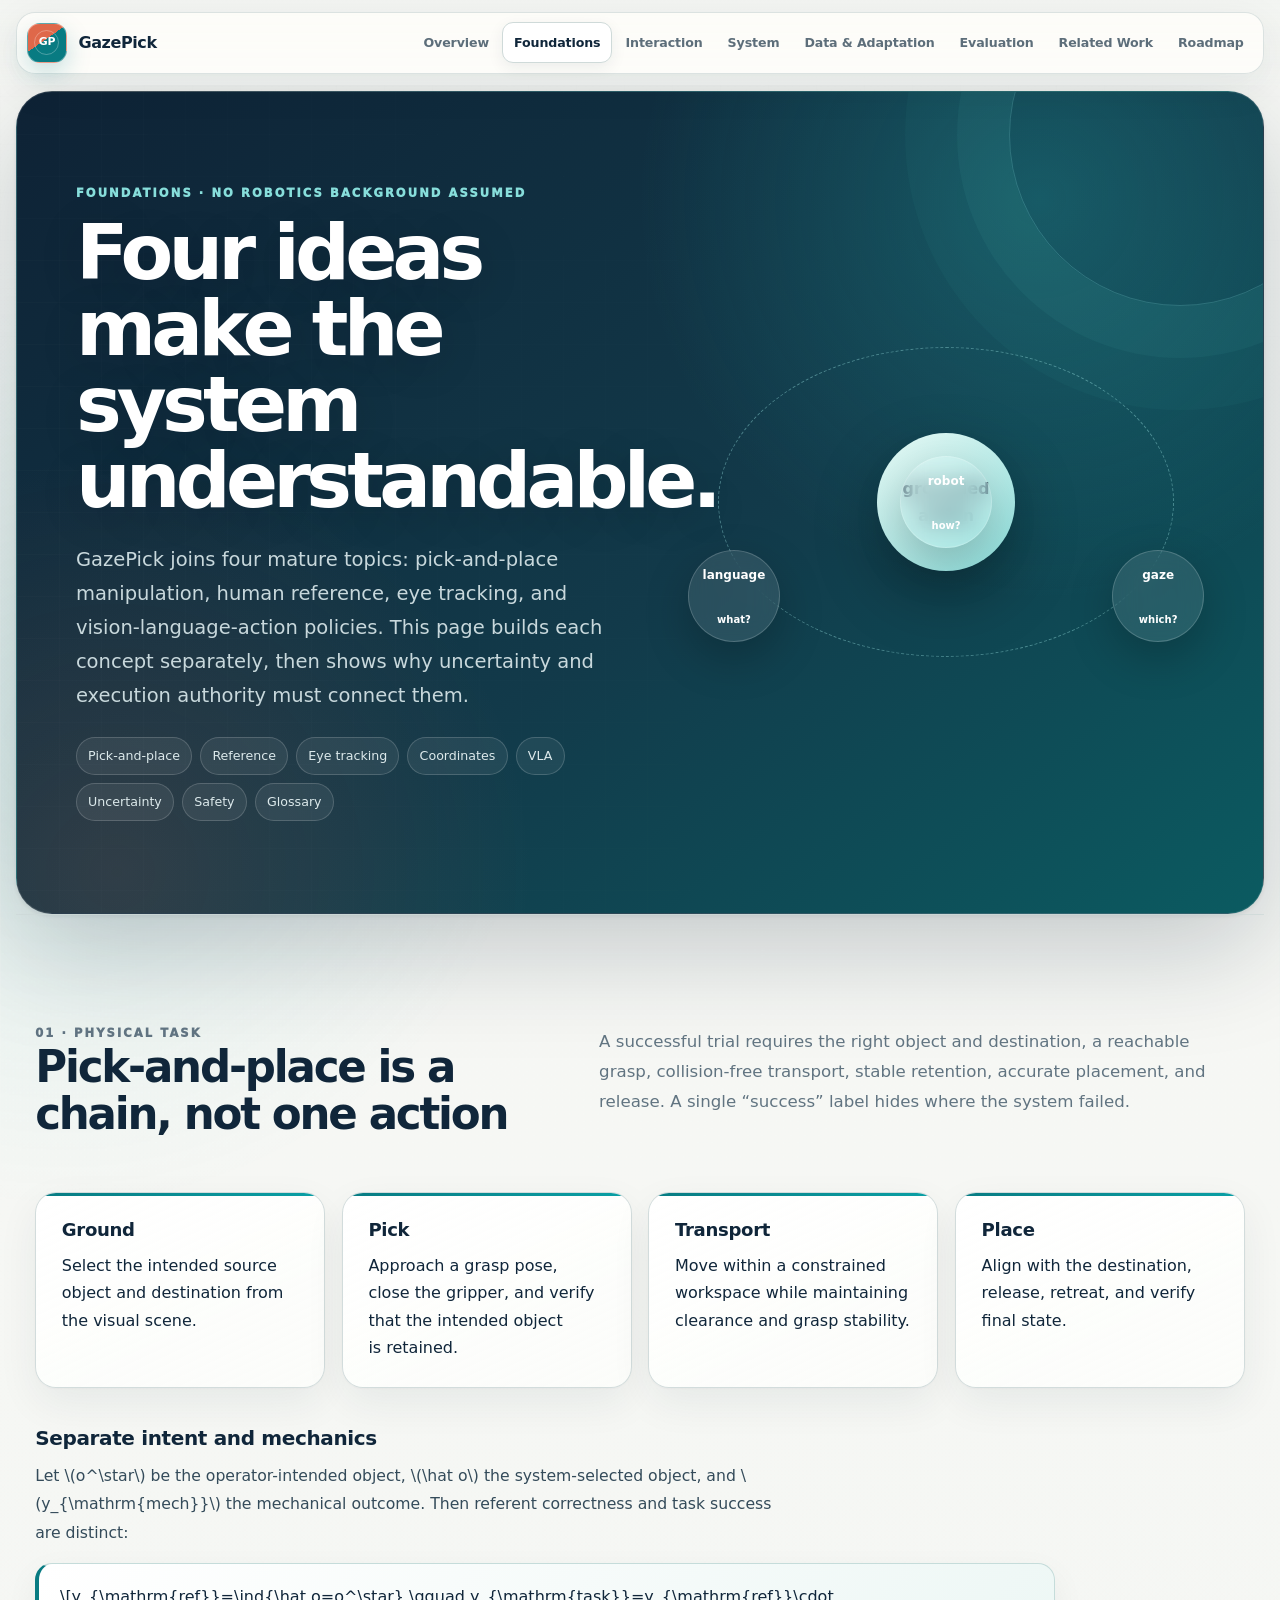
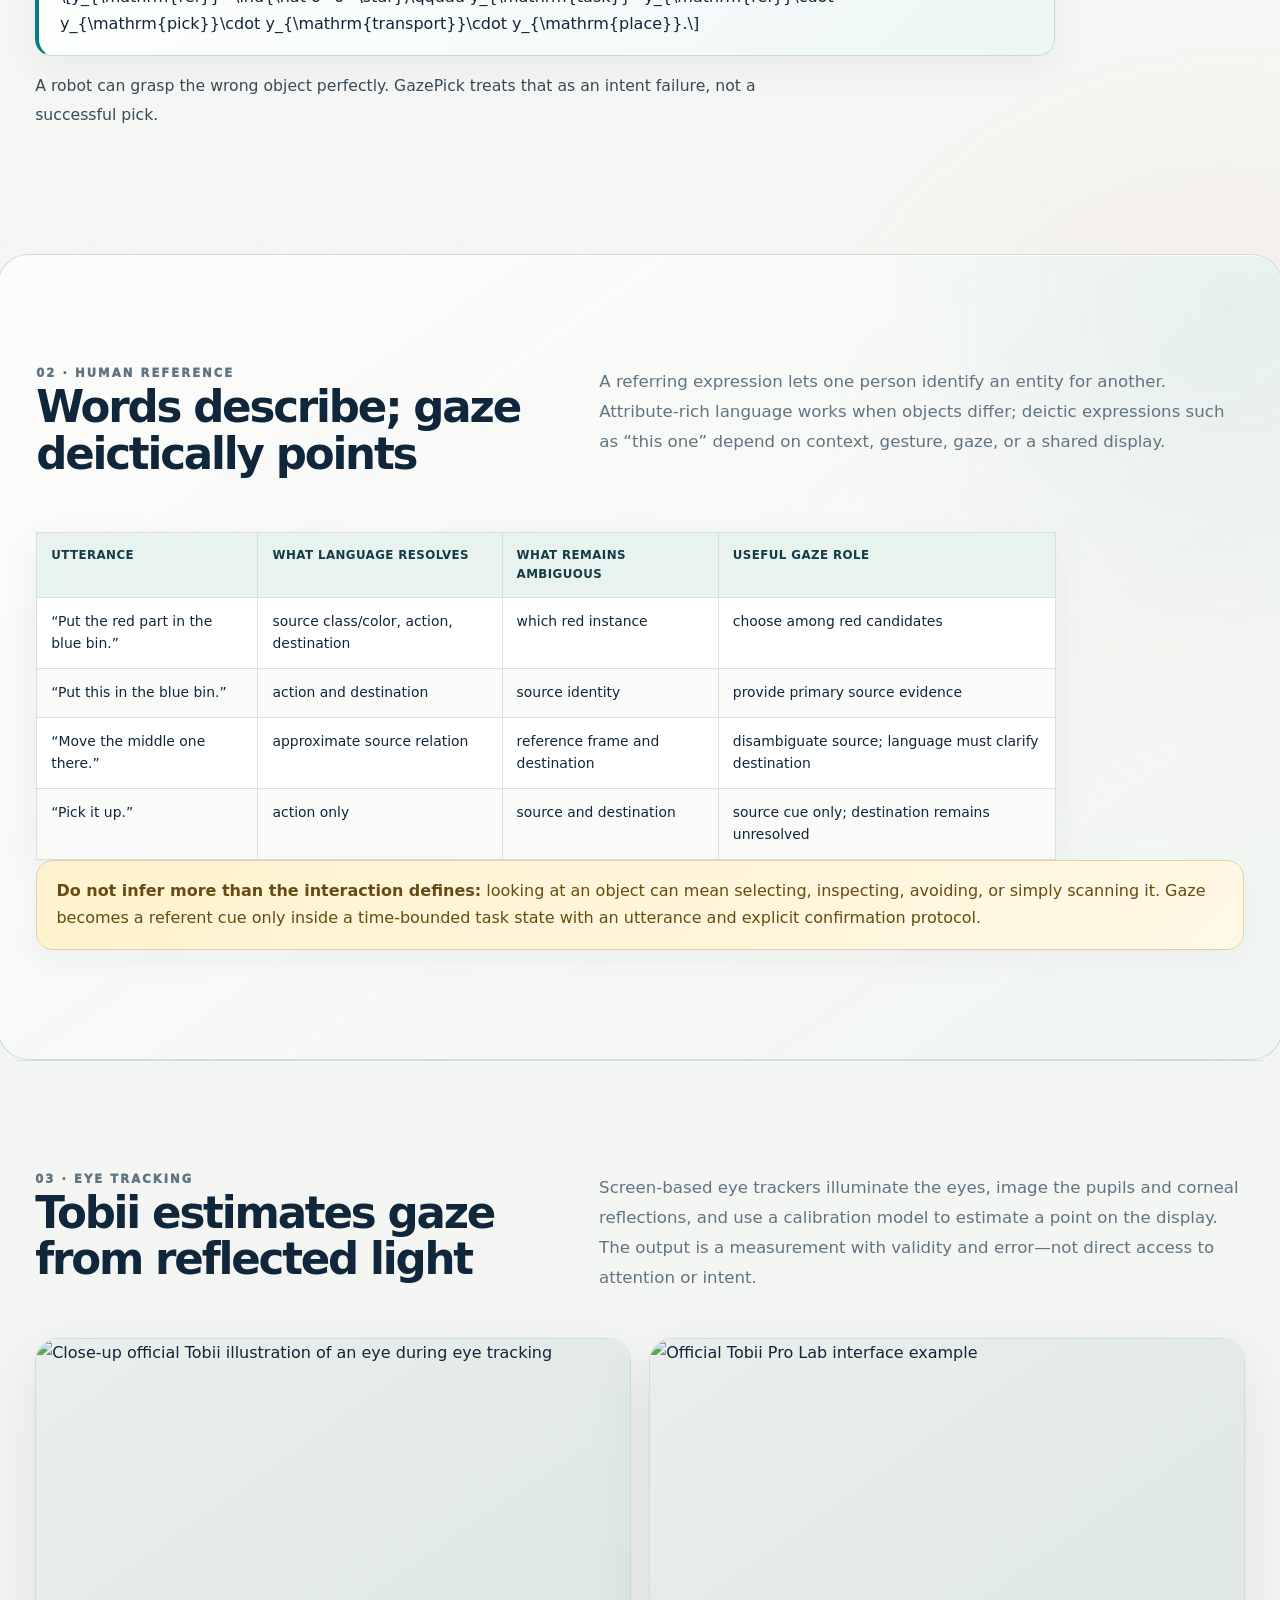
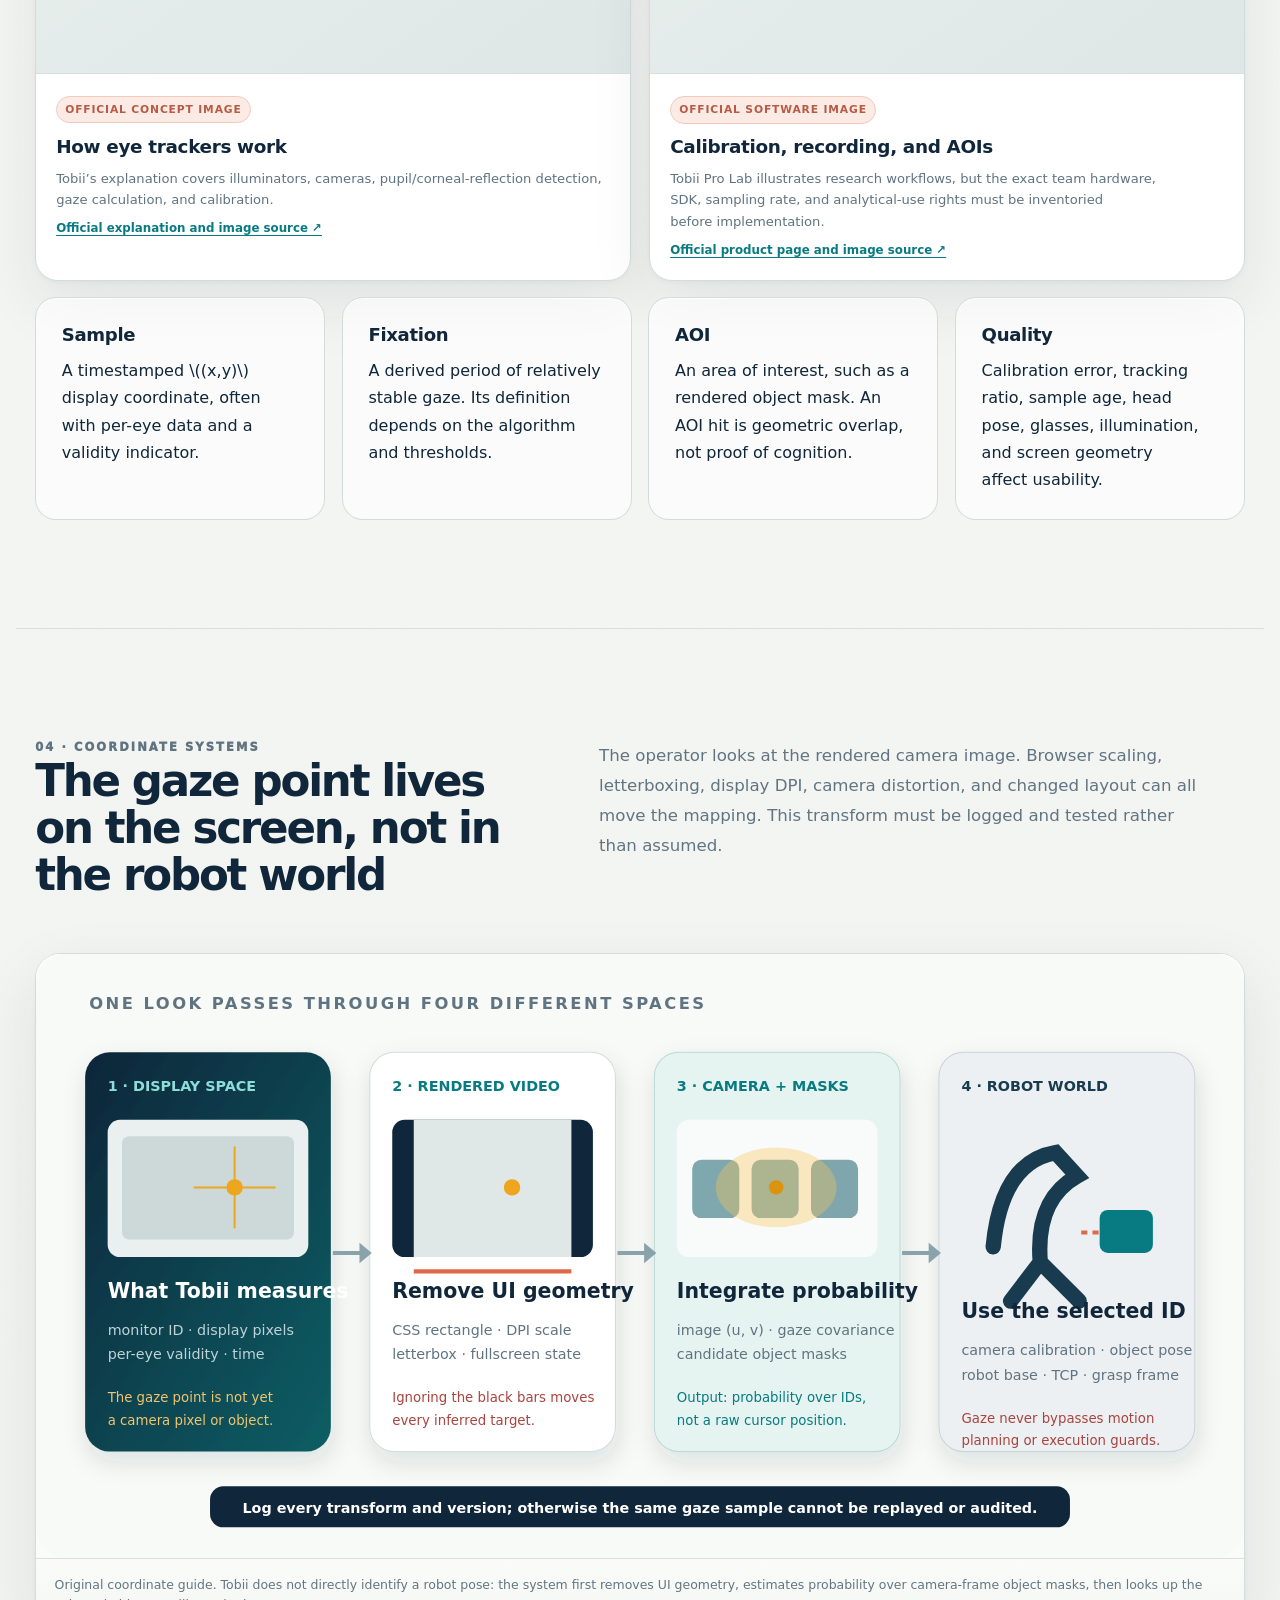
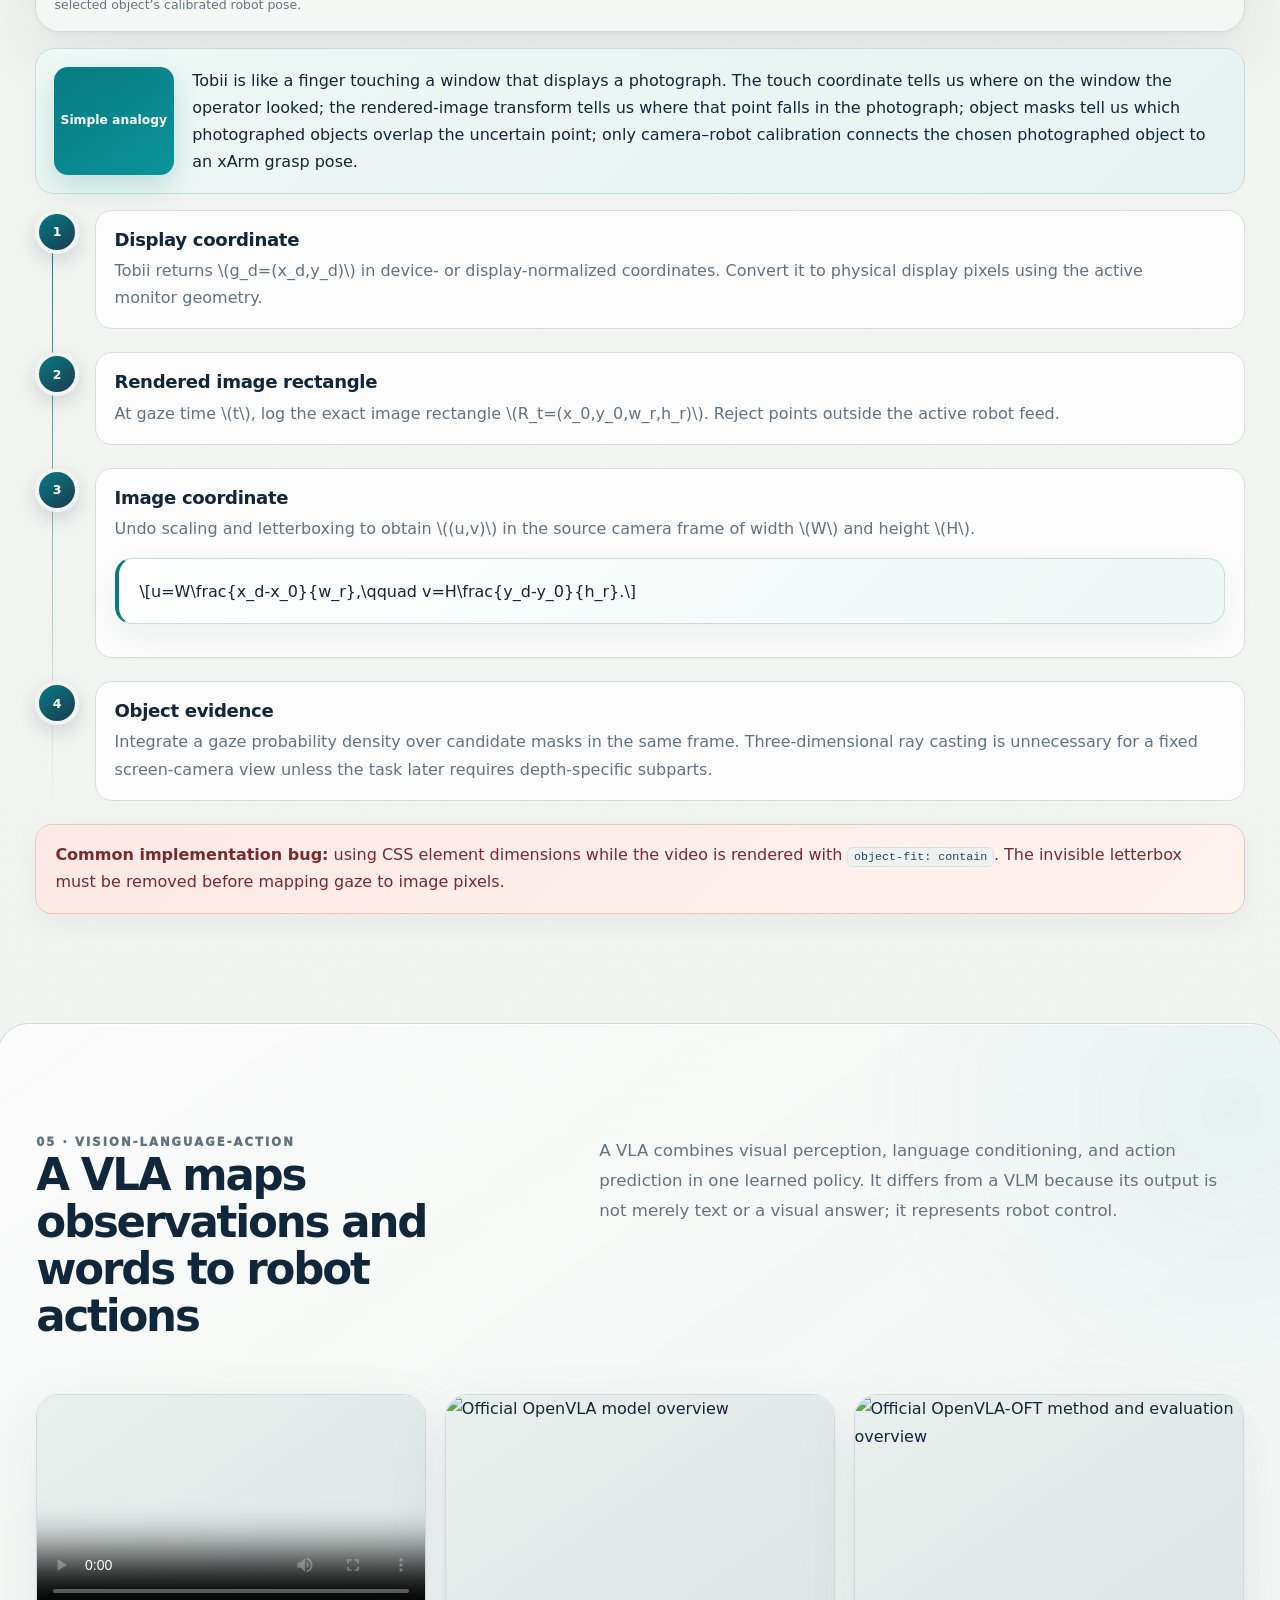
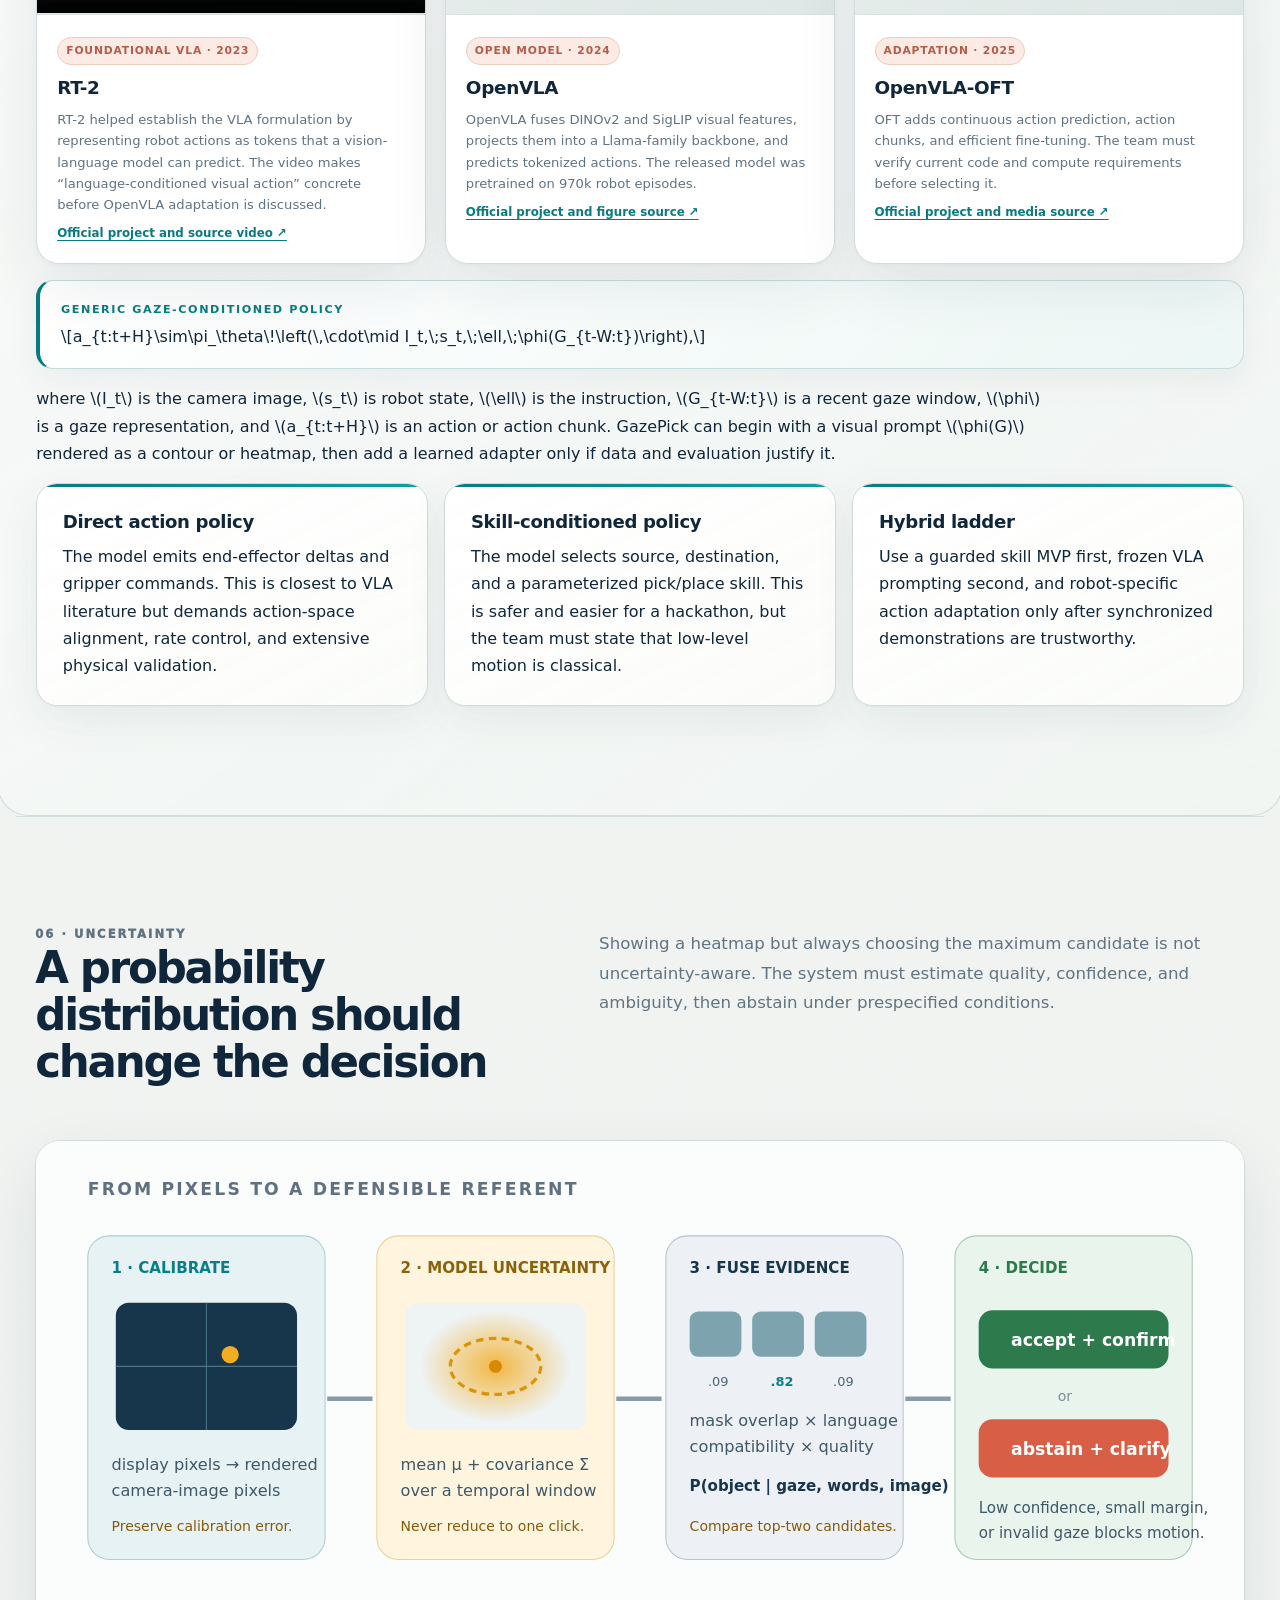
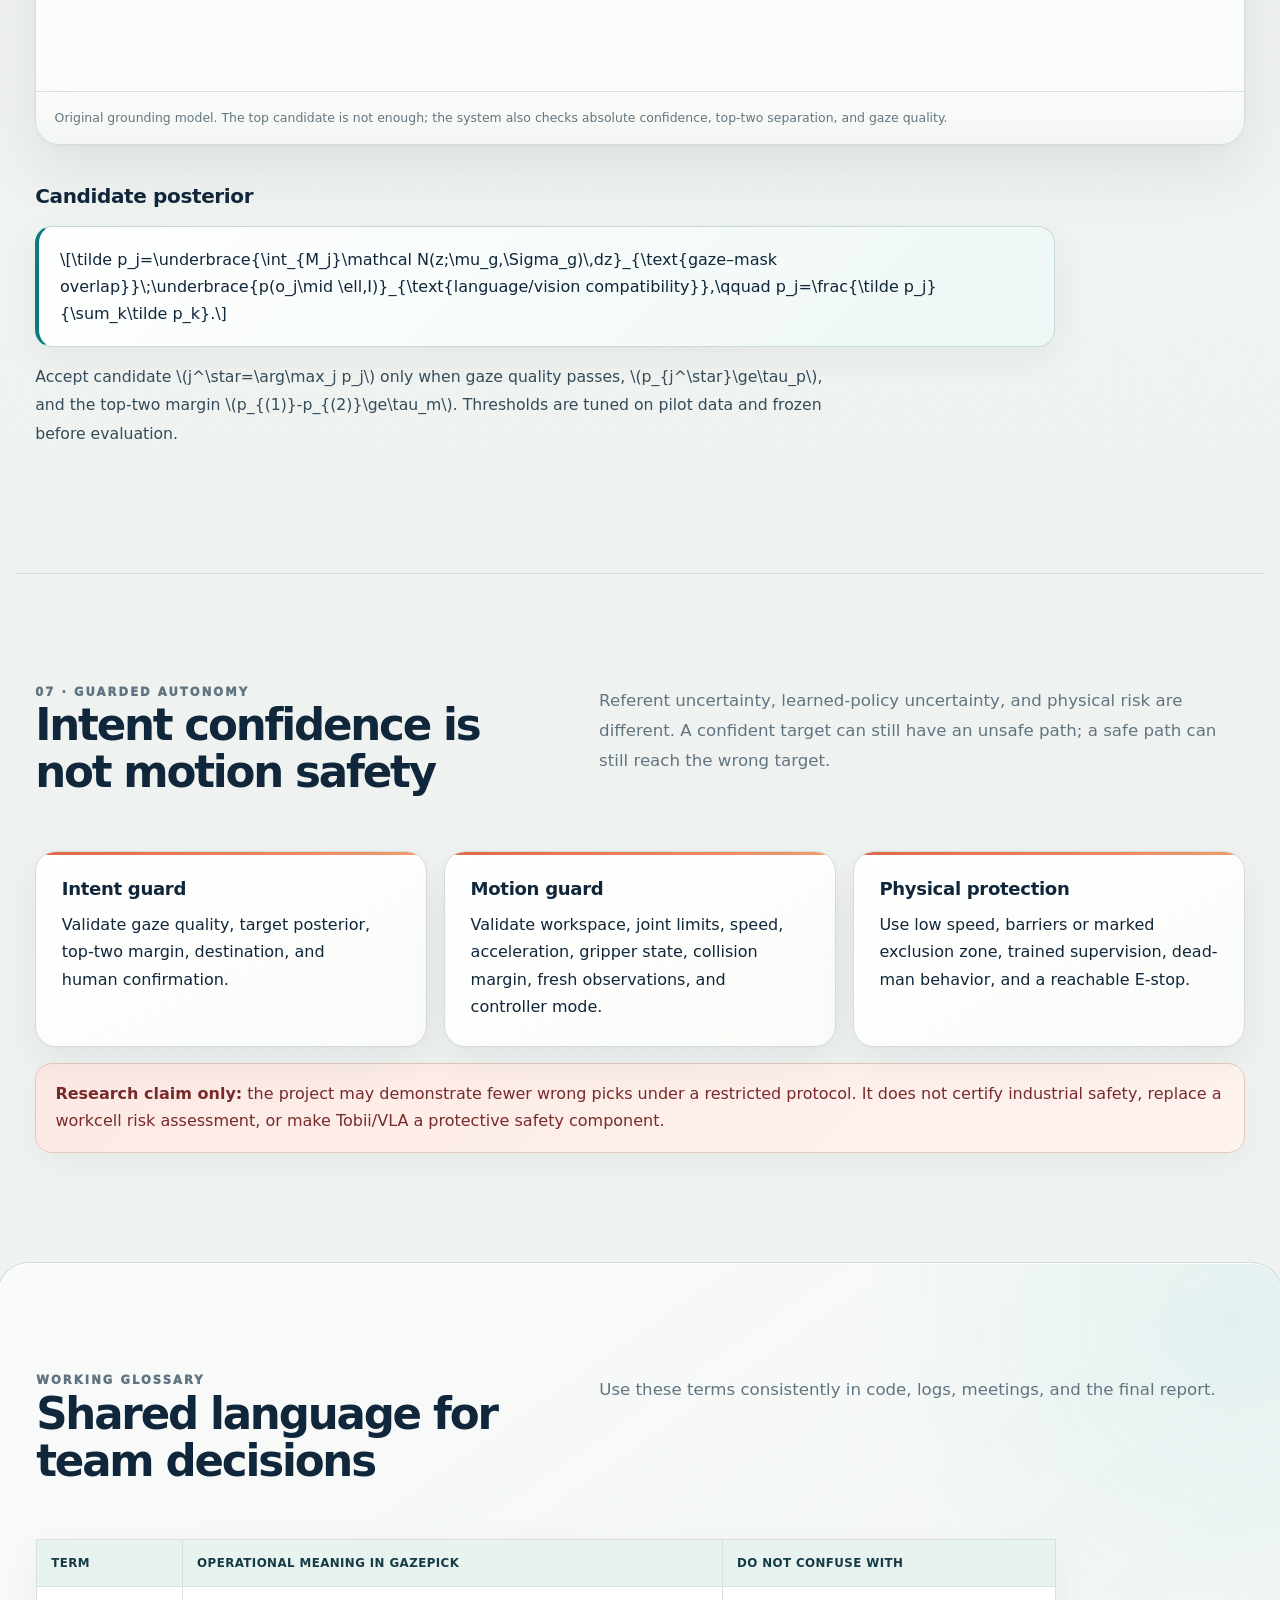
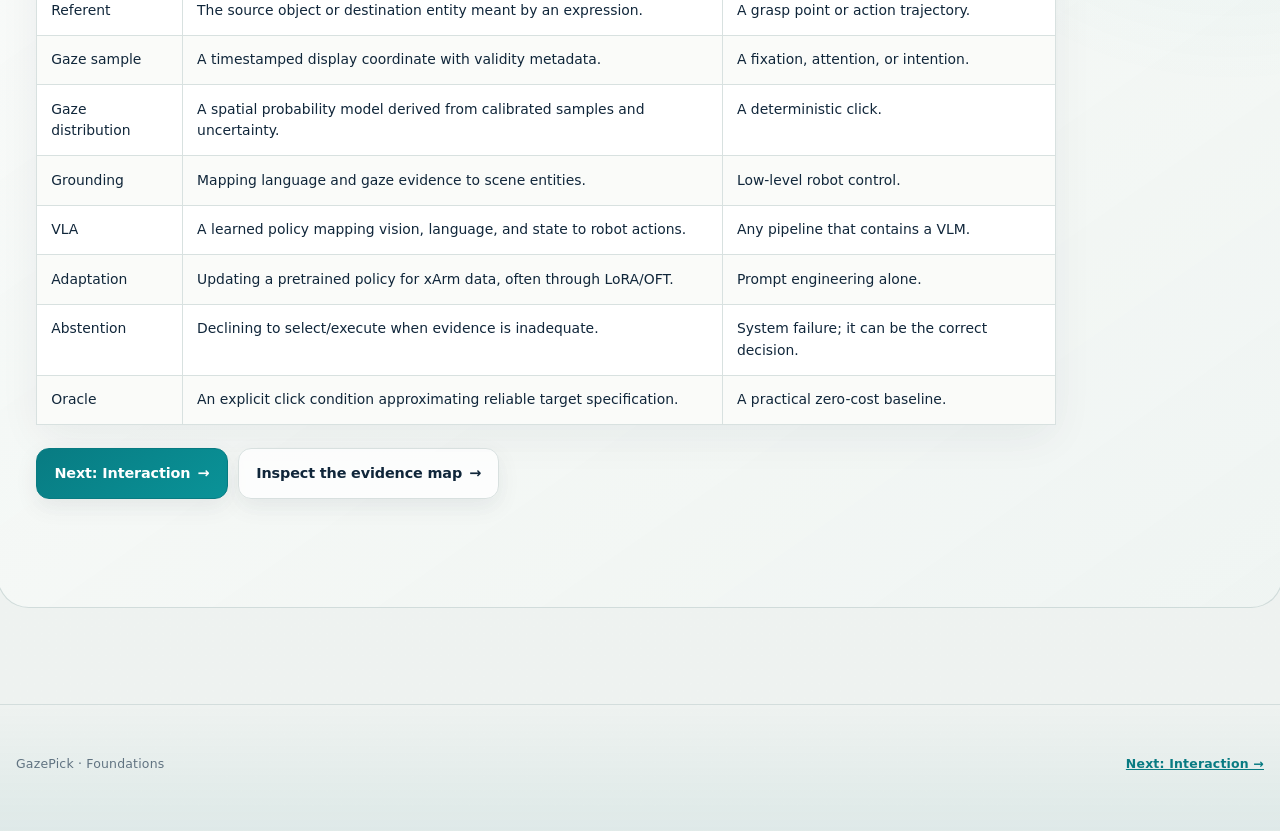
==== commit 2dd17bd4: "Add GazePick site icon" ====
--- a/foundations/index.html
+++ b/foundations/index.html
@@ -1,5 +1,5 @@
 <!doctype html>
-<html lang="en"><head><meta charset="utf-8"><meta name="viewport" content="width=device-width,initial-scale=1"><meta name="description" content="Foundations for gaze-language VLA pick-and-place: eye tracking, reference grounding, VLA policies, uncertainty, and safety."><title>Foundations · GazePick</title><link rel="stylesheet" href="../assets/css/site.css"><script src="../assets/js/mathjax-config.js"></script><script defer src="https://cdn.jsdelivr.net/npm/mathjax@4.0.0/tex-mml-chtml.js"></script></head>
+<html lang="en"><head><meta charset="utf-8"><meta name="viewport" content="width=device-width,initial-scale=1"><meta name="description" content="Foundations for gaze-language VLA pick-and-place: eye tracking, reference grounding, VLA policies, uncertainty, and safety."><title>Foundations · GazePick</title><link rel="icon" type="image/svg+xml" href="../assets/img/favicon.svg"><link rel="stylesheet" href="../assets/css/site.css"><script src="../assets/js/mathjax-config.js"></script><script defer src="https://cdn.jsdelivr.net/npm/mathjax@4.0.0/tex-mml-chtml.js"></script></head>
 <body><a class="skip" href="#main">Skip to content</a><header class="site-header"><nav class="nav" aria-label="Primary navigation"><a class="brand" href="../index.html"><span class="brand-mark">GP</span>GazePick</a><button class="nav-toggle" aria-expanded="false">Menu</button><div class="nav-links"><a href="../index.html">Overview</a><a aria-current="page" href="index.html">Foundations</a><a href="../interaction/index.html">Interaction</a><a href="../system/index.html">System</a><a href="../methods/data.html">Data &amp; Adaptation</a><a href="../study/index.html">Evaluation</a><a href="../evidence/related-work.html">Related Work</a><a href="../operations/roadmap.html">Roadmap</a></div></nav></header>
 <main id="main">
 <section class="hero"><div class="hero-grid"><div><p class="eyebrow">Foundations · no robotics background assumed</p><h1>Four ideas make the system understandable.</h1><p class="lede">GazePick joins four mature topics: pick-and-place manipulation, human reference, eye tracking, and vision-language-action policies. This page builds each concept separately, then shows why uncertainty and execution authority must connect them.</p><div class="toc"><a href="#task">Pick-and-place</a><a href="#reference">Reference</a><a href="#gaze">Eye tracking</a><a href="#mapping">Coordinates</a><a href="#vla">VLA</a><a href="#uncertainty">Uncertainty</a><a href="#safety">Safety</a><a href="#glossary">Glossary</a></div></div><div class="hero-orbit"><div class="orbit-ring"></div><div class="orbit-core">grounded<br>action</div><div class="orbit-node">gaze<br><small>which?</small></div><div class="orbit-node">language<br><small>what?</small></div><div class="orbit-node">robot<br><small>how?</small></div></div></div></section>
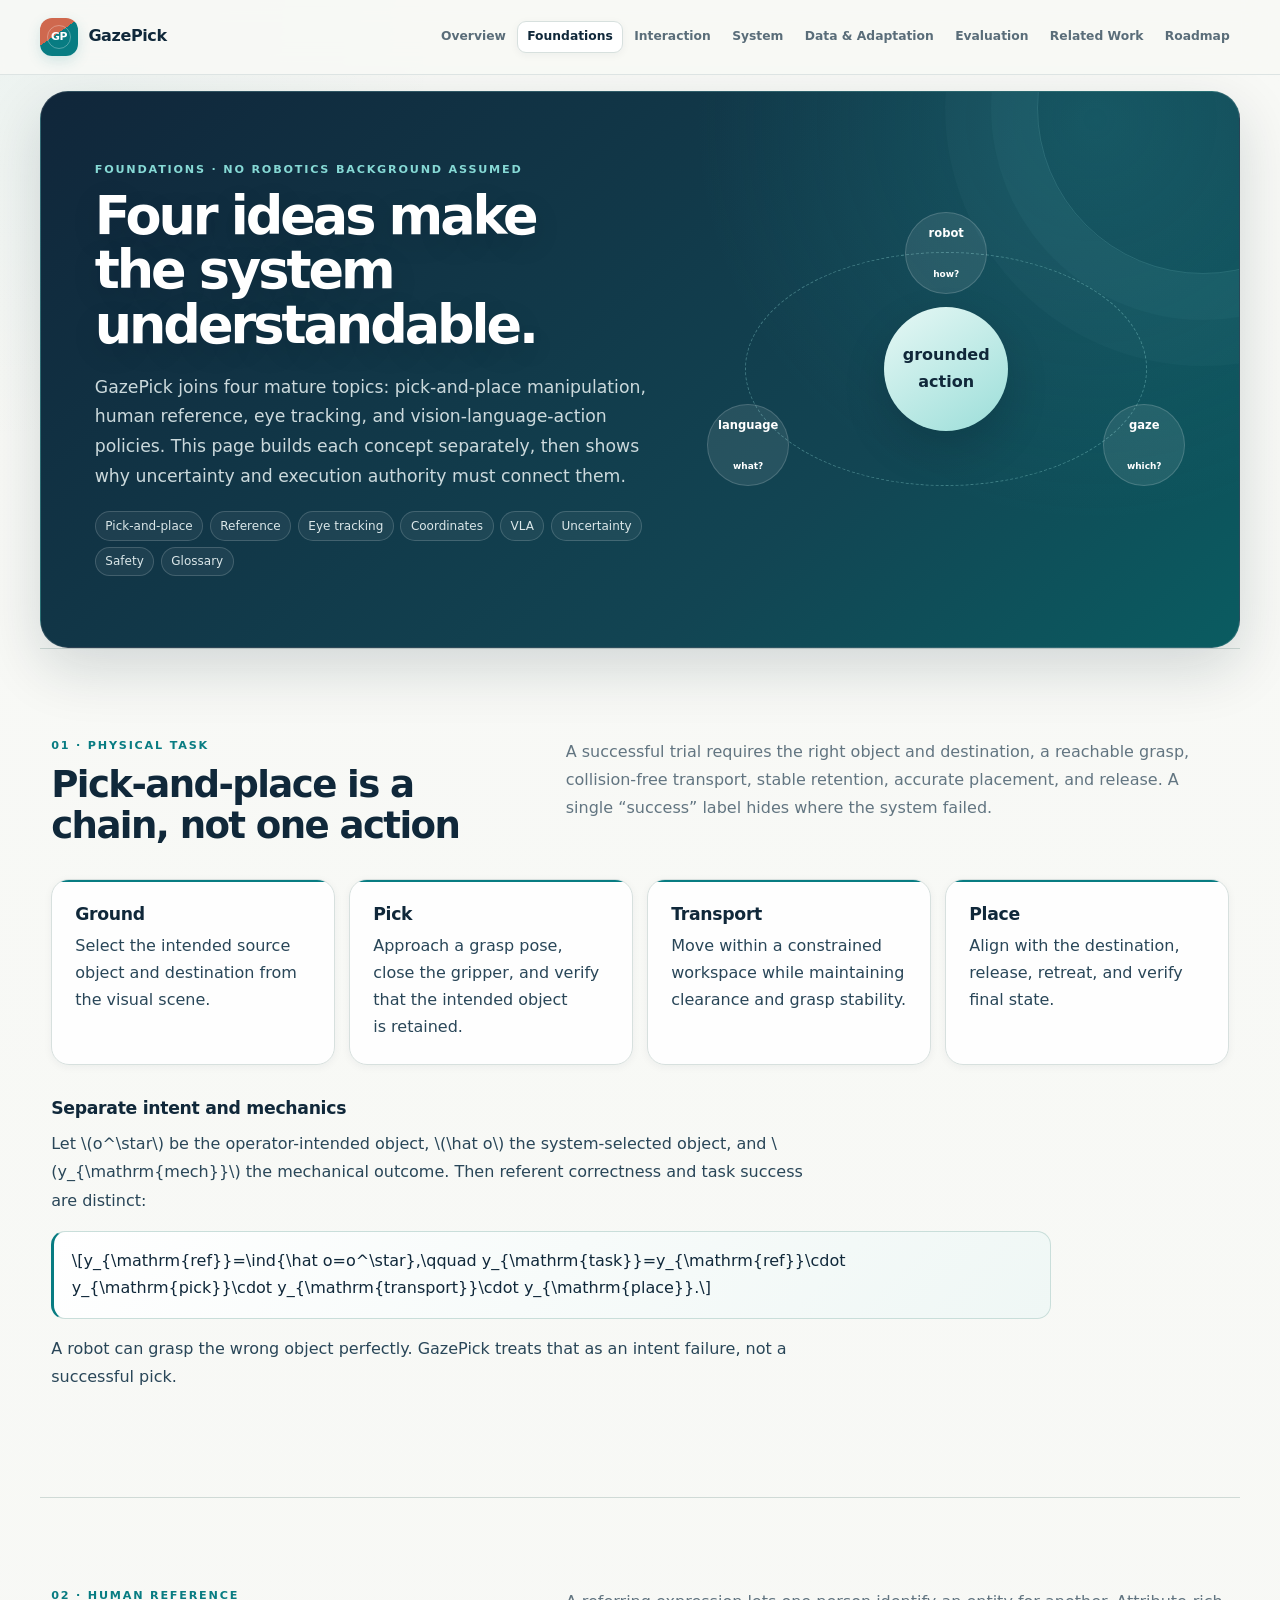
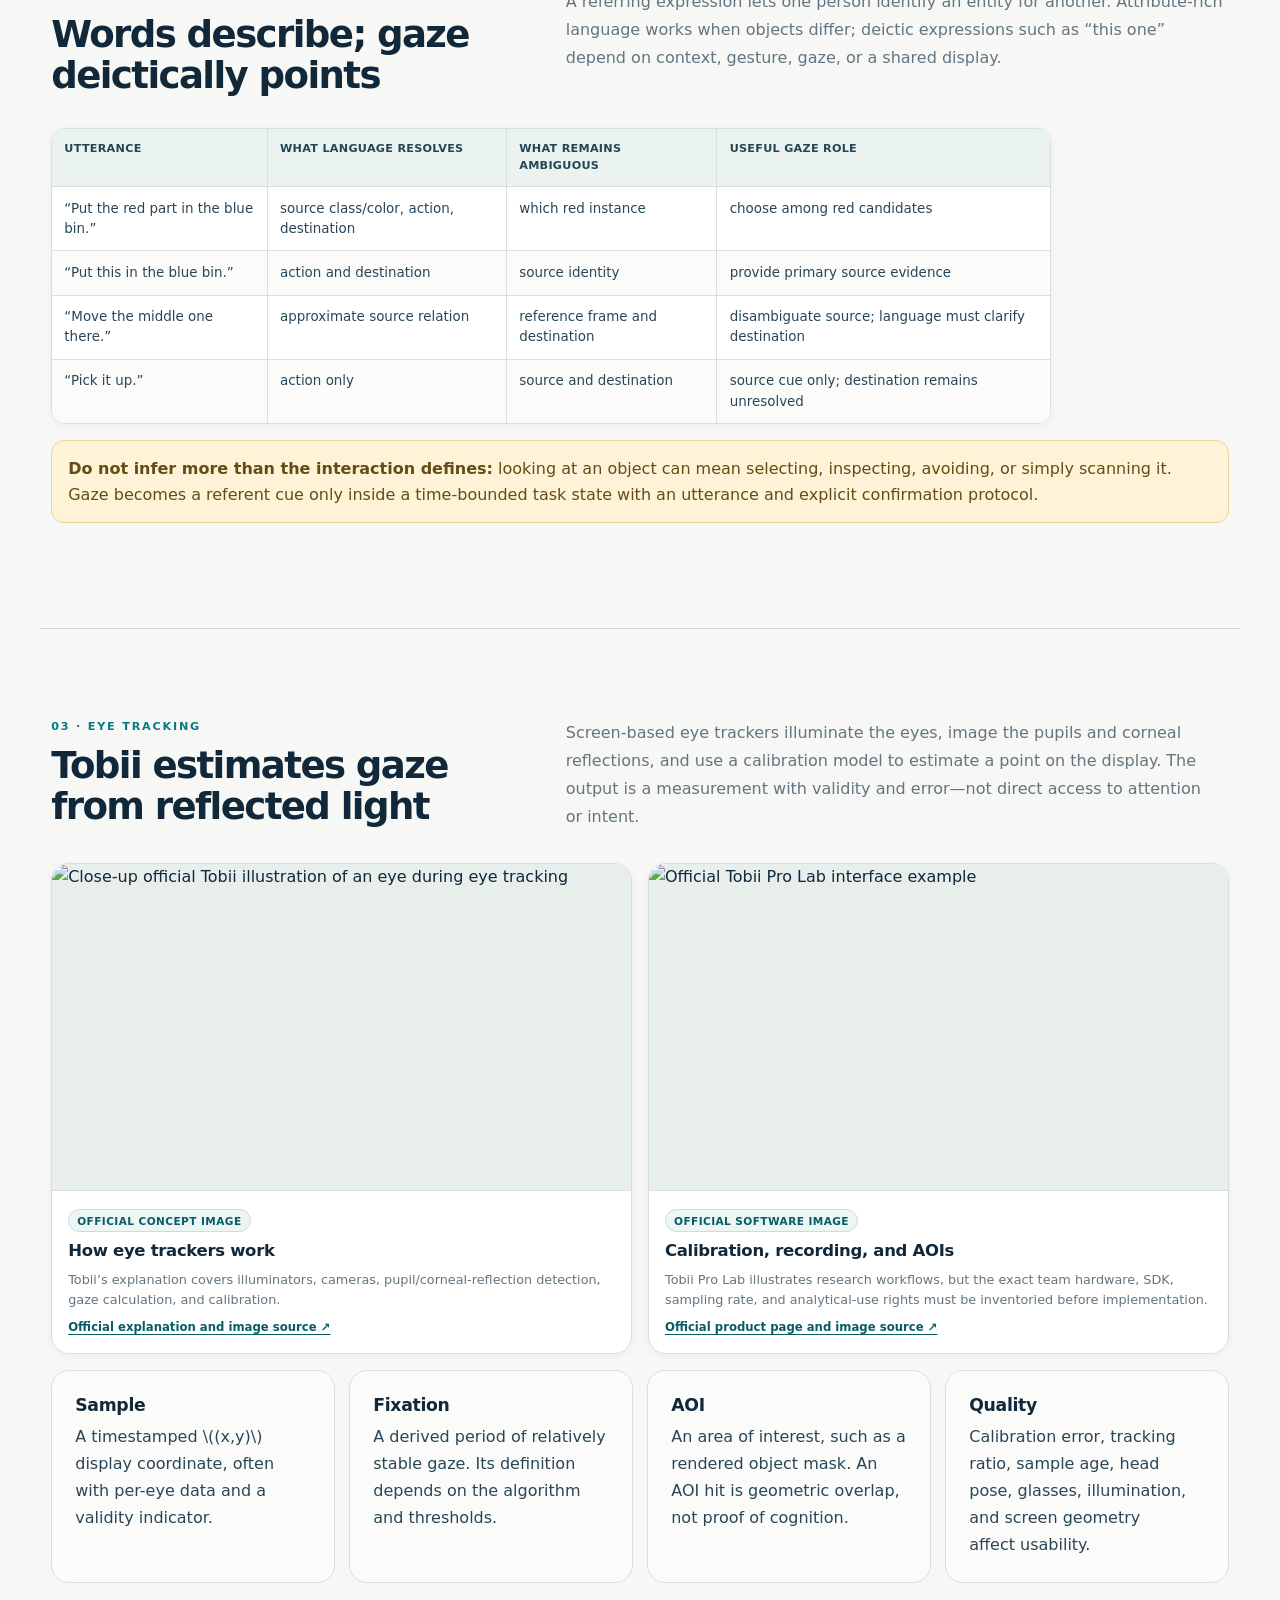
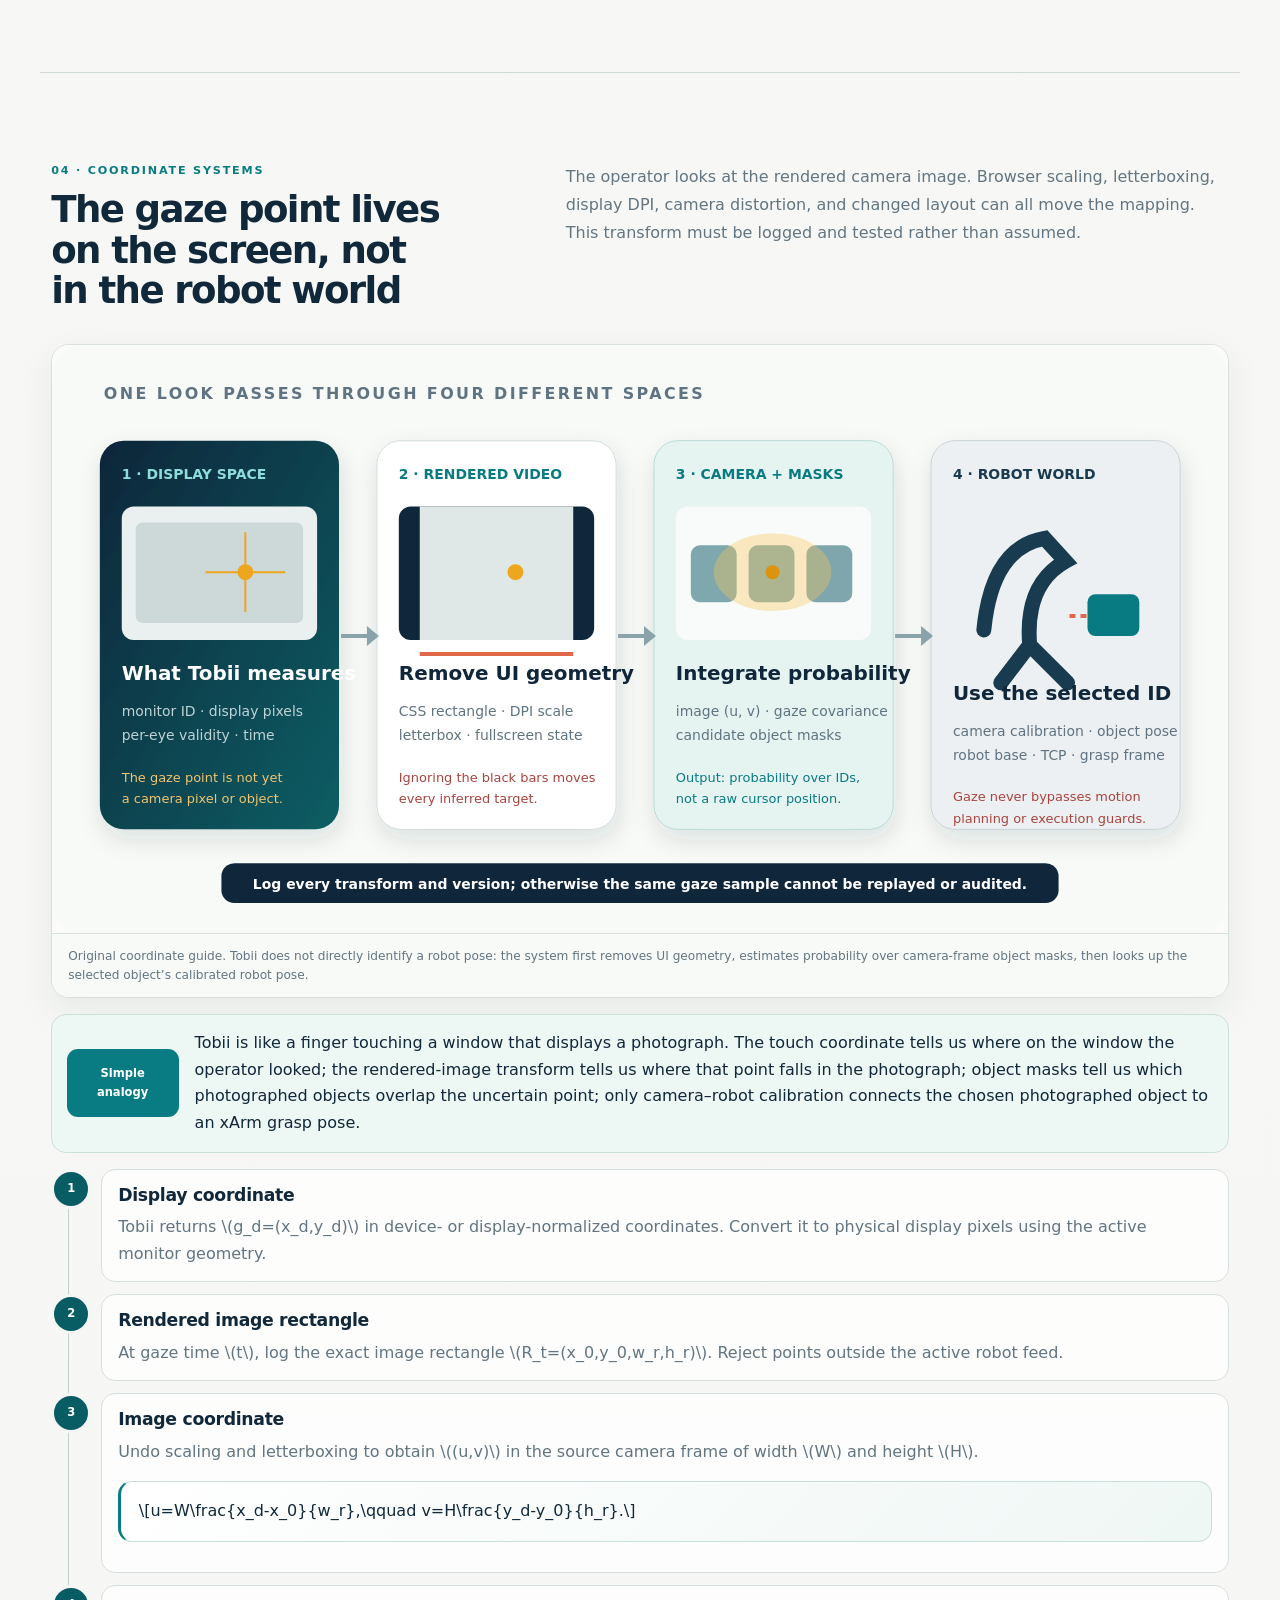
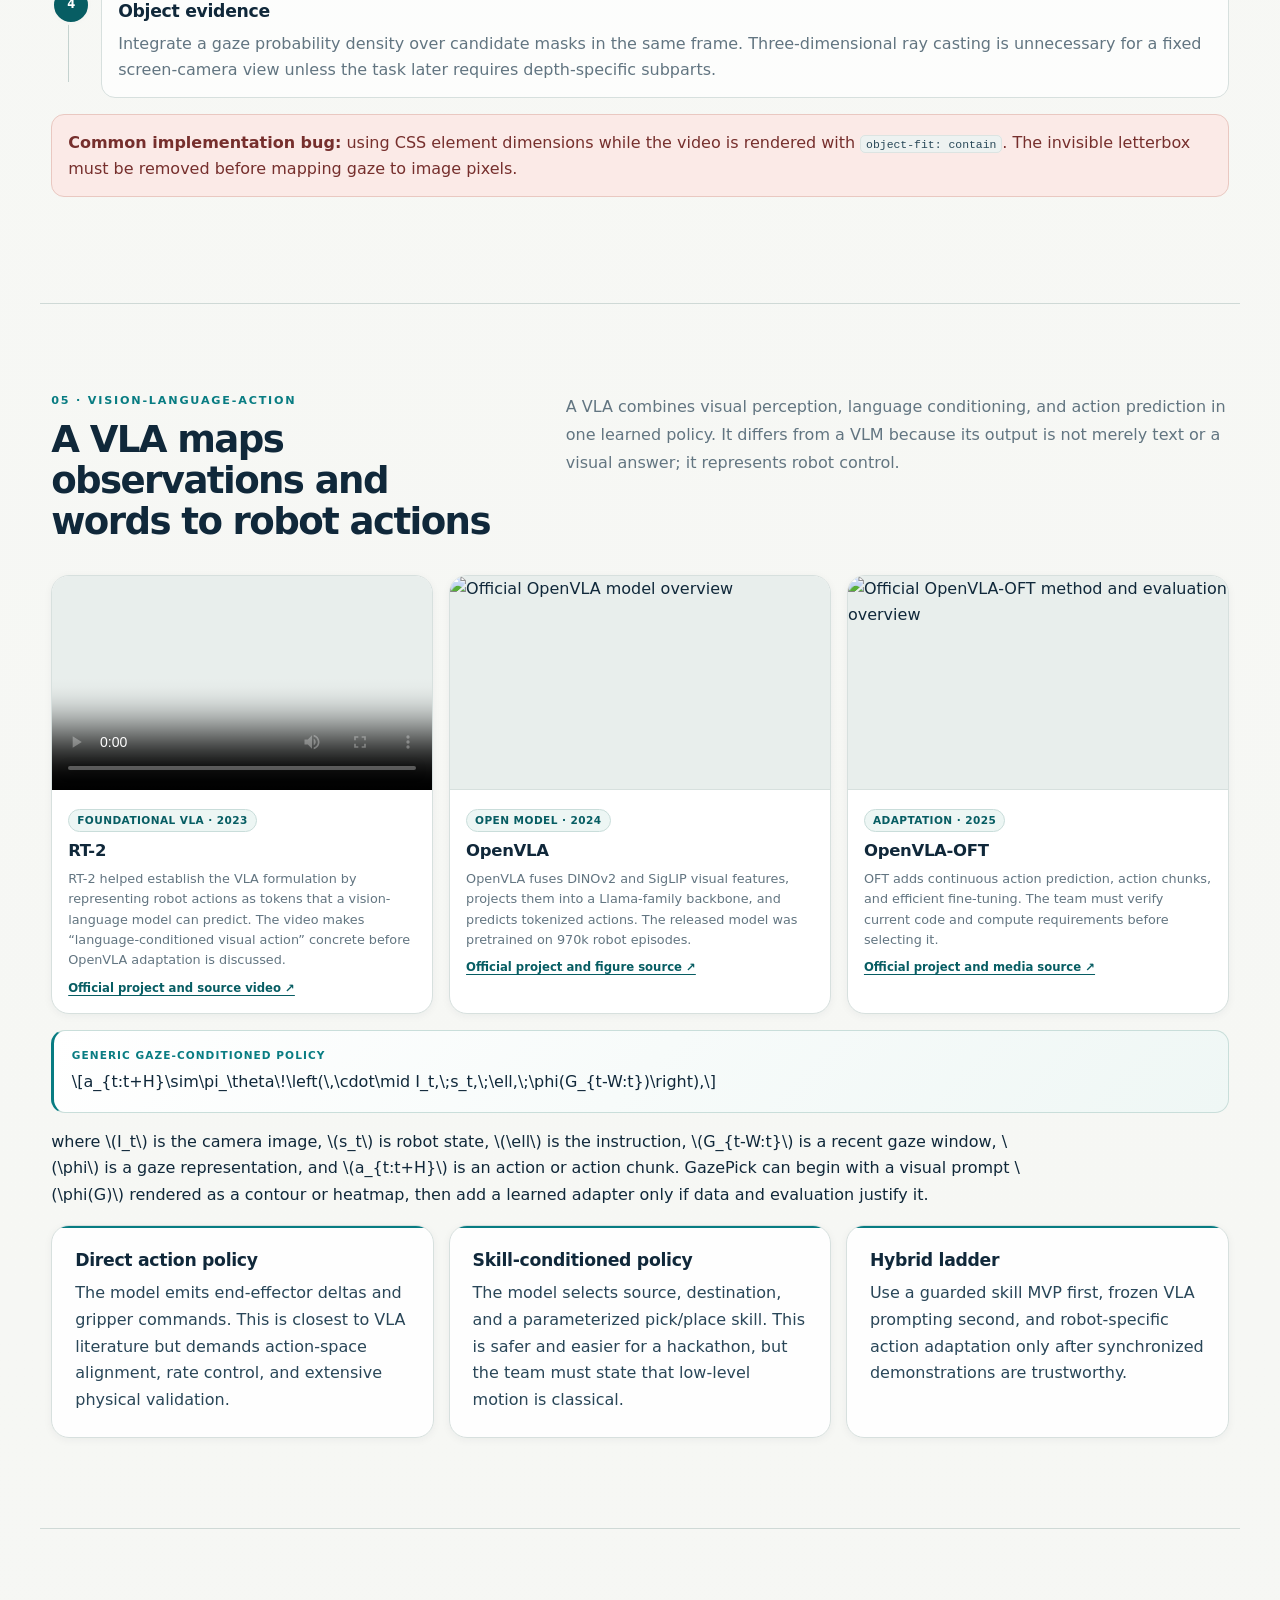
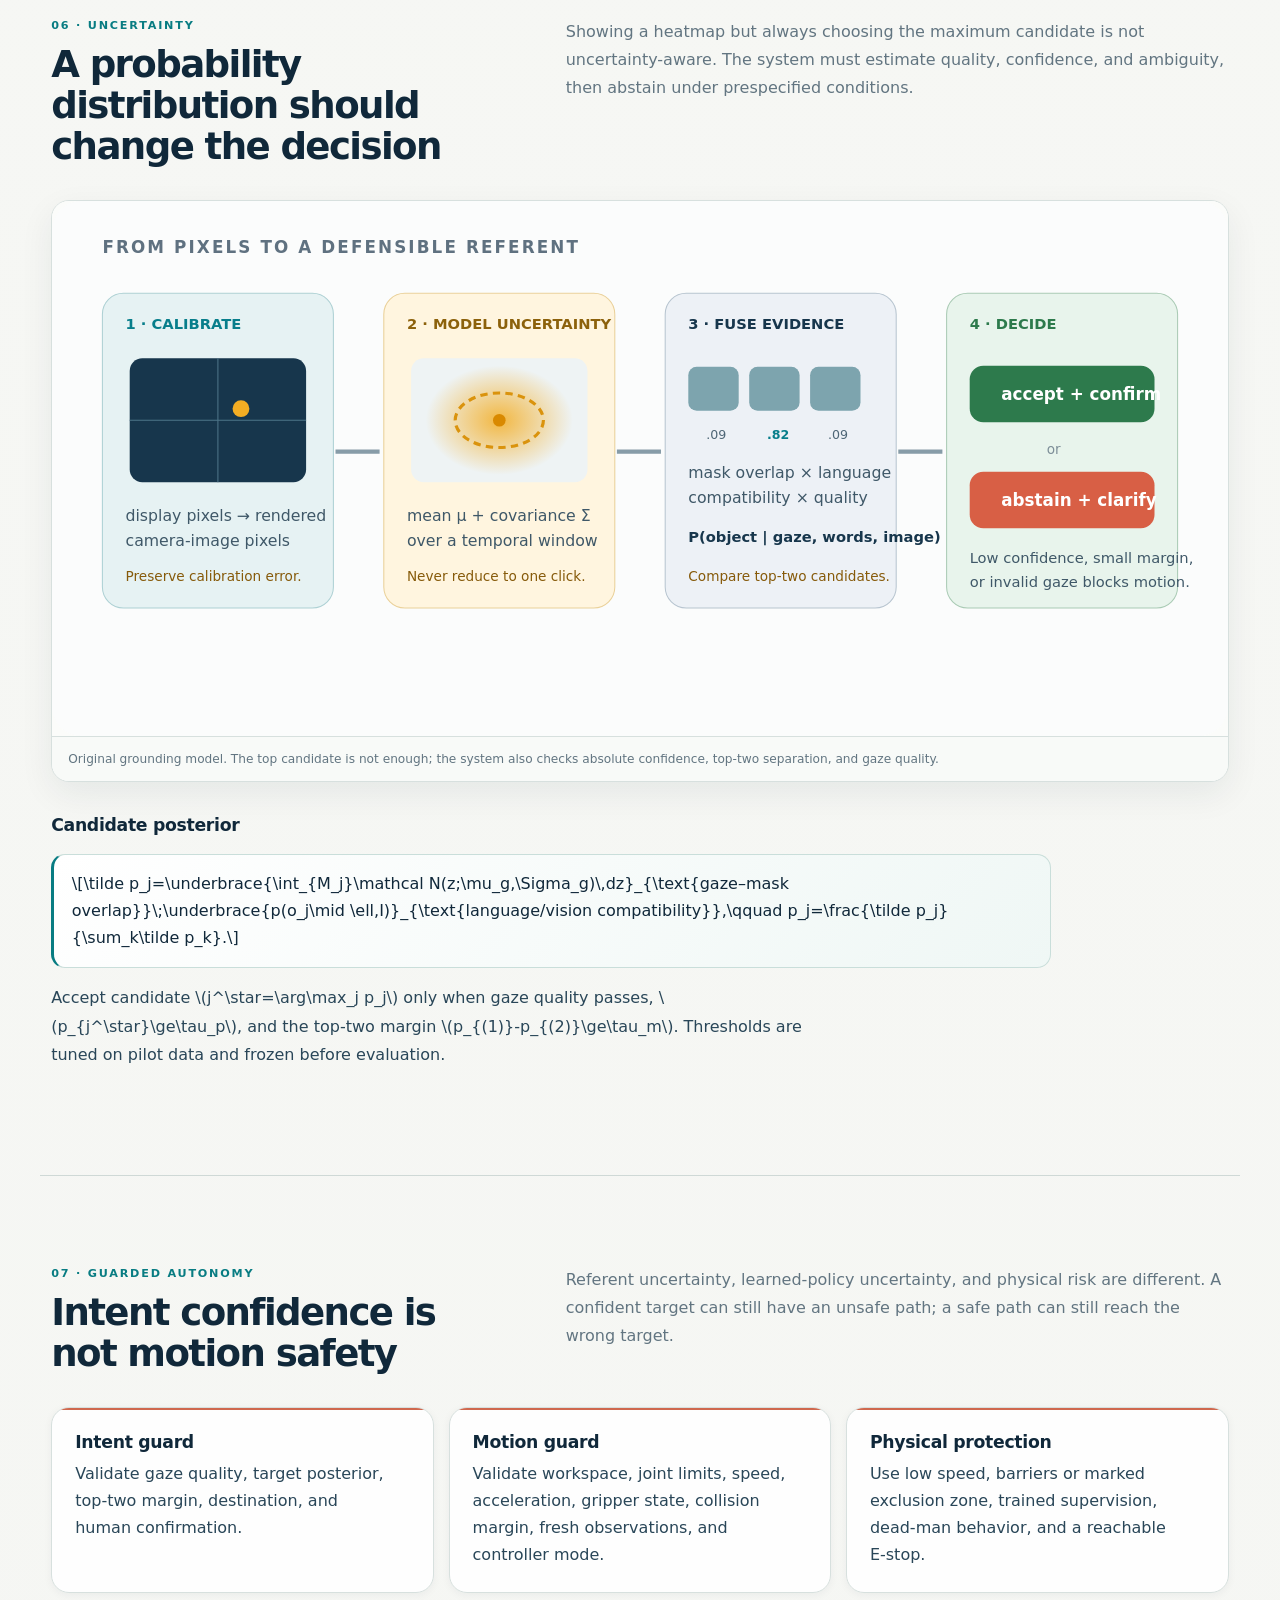
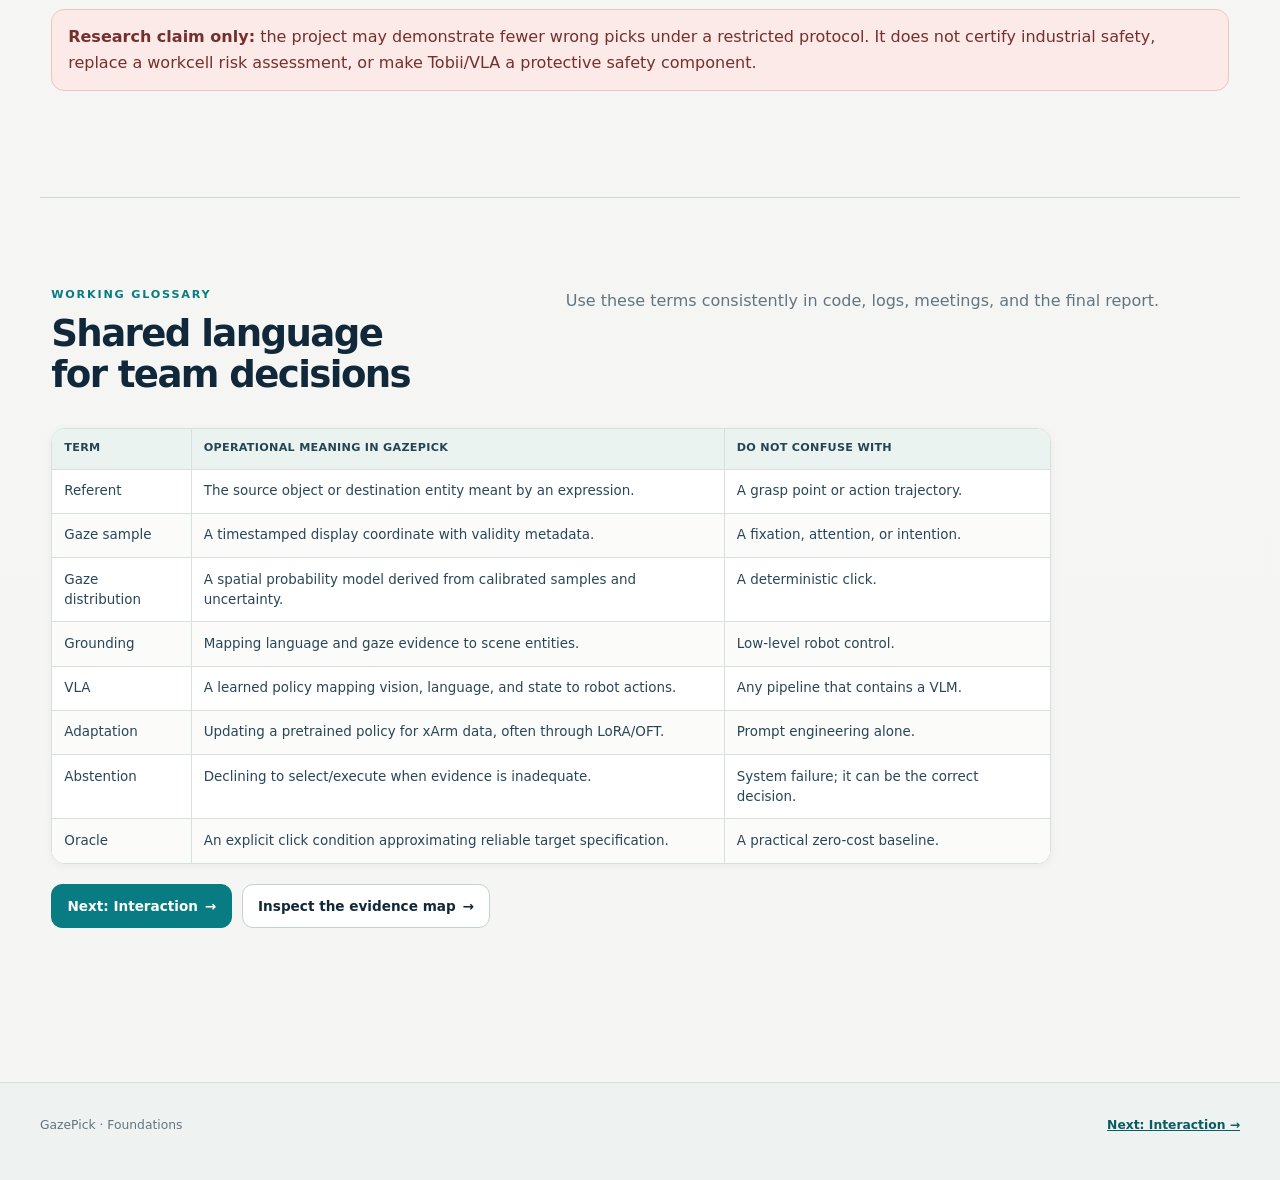
==== commit 0c3b83b4: "Refine responsive visual hierarchy" ====
--- a/foundations/index.html
+++ b/foundations/index.html
@@ -1,5 +1,5 @@
 <!doctype html>
-<html lang="en"><head><meta charset="utf-8"><meta name="viewport" content="width=device-width,initial-scale=1"><meta name="description" content="Foundations for gaze-language VLA pick-and-place: eye tracking, reference grounding, VLA policies, uncertainty, and safety."><title>Foundations · GazePick</title><link rel="icon" type="image/svg+xml" href="../assets/img/favicon.svg"><link rel="stylesheet" href="../assets/css/site.css"><script src="../assets/js/mathjax-config.js"></script><script defer src="https://cdn.jsdelivr.net/npm/mathjax@4.0.0/tex-mml-chtml.js"></script></head>
+<html lang="en"><head><meta charset="utf-8"><meta name="viewport" content="width=device-width,initial-scale=1"><meta name="description" content="Foundations for gaze-language VLA pick-and-place: eye tracking, reference grounding, VLA policies, uncertainty, and safety."><title>Foundations · GazePick</title><link rel="icon" type="image/svg+xml" href="../assets/img/favicon.svg"><link rel="stylesheet" href="../assets/css/gazepick.css"><script src="../assets/js/mathjax-config.js"></script><script defer src="https://cdn.jsdelivr.net/npm/mathjax@4.0.0/tex-mml-chtml.js"></script></head>
 <body><a class="skip" href="#main">Skip to content</a><header class="site-header"><nav class="nav" aria-label="Primary navigation"><a class="brand" href="../index.html"><span class="brand-mark">GP</span>GazePick</a><button class="nav-toggle" aria-expanded="false">Menu</button><div class="nav-links"><a href="../index.html">Overview</a><a aria-current="page" href="index.html">Foundations</a><a href="../interaction/index.html">Interaction</a><a href="../system/index.html">System</a><a href="../methods/data.html">Data &amp; Adaptation</a><a href="../study/index.html">Evaluation</a><a href="../evidence/related-work.html">Related Work</a><a href="../operations/roadmap.html">Roadmap</a></div></nav></header>
 <main id="main">
 <section class="hero"><div class="hero-grid"><div><p class="eyebrow">Foundations · no robotics background assumed</p><h1>Four ideas make the system understandable.</h1><p class="lede">GazePick joins four mature topics: pick-and-place manipulation, human reference, eye tracking, and vision-language-action policies. This page builds each concept separately, then shows why uncertainty and execution authority must connect them.</p><div class="toc"><a href="#task">Pick-and-place</a><a href="#reference">Reference</a><a href="#gaze">Eye tracking</a><a href="#mapping">Coordinates</a><a href="#vla">VLA</a><a href="#uncertainty">Uncertainty</a><a href="#safety">Safety</a><a href="#glossary">Glossary</a></div></div><div class="hero-orbit"><div class="orbit-ring"></div><div class="orbit-core">grounded<br>action</div><div class="orbit-node">gaze<br><small>which?</small></div><div class="orbit-node">language<br><small>what?</small></div><div class="orbit-node">robot<br><small>how?</small></div></div></div></section>
--- a/assets/css/gazepick.css
+++ b/assets/css/gazepick.css
@@ -0,0 +1,754 @@
+:root {
+  --ink:#10283a;
+  --ink-soft:#294658;
+  --muted:#627581;
+  --paper:#f5f6f3;
+  --panel:#fff;
+  --panel-soft:#eef5f3;
+  --line:#d7e0de;
+  --line-strong:#c4d2cf;
+  --teal:#087c82;
+  --teal-dark:#075d63;
+  --teal-soft:#ddf0ed;
+  --coral:#cf684e;
+  --coral-soft:#fae9e3;
+  --amber:#8b6414;
+  --amber-soft:#fff3d7;
+  --red:#9c4541;
+  --red-soft:#fbeae7;
+  --radius:18px;
+  --max:1200px;
+  --shadow:0 12px 34px rgba(16,40,58,.07);
+  --shadow-small:0 2px 8px rgba(16,40,58,.05);
+  --display:"Aptos Display","Segoe UI Variable Display","Segoe UI",ui-sans-serif,system-ui,sans-serif;
+  --text:"Aptos","Segoe UI Variable Text","Segoe UI",ui-sans-serif,system-ui,sans-serif;
+}
+
+* { box-sizing:border-box; }
+html { scroll-behavior:smooth; scroll-padding-top:88px; }
+body {
+  margin:0;
+  overflow-x:clip;
+  color:var(--ink);
+  background:radial-gradient(circle at 0 0,rgba(8,124,130,.055),transparent 28rem),linear-gradient(180deg,#f8f9f6,var(--paper));
+  font-family:var(--text);
+  line-height:1.68;
+  text-rendering:optimizeLegibility;
+  -webkit-font-smoothing:antialiased;
+}
+::selection { color:#fff; background:var(--teal); }
+:focus-visible { outline:3px solid rgba(207,104,78,.62); outline-offset:3px; }
+a { color:inherit; }
+img,svg,video { max-width:100%; }
+button,input,select { font:inherit; }
+h1,h2,h3,.brand,.metric,.question { font-family:var(--display); }
+h1,h2,h3,p { text-wrap:pretty; }
+h1,h2,h3 { color:var(--ink); }
+h1 {
+  max-width:900px;
+  margin:0;
+  font-size:clamp(2.75rem,5.3vw,4.8rem);
+  font-weight:780;
+  line-height:1.01;
+  letter-spacing:-.058em;
+  text-wrap:balance;
+}
+h2 {
+  margin:0;
+  font-size:clamp(1.75rem,2.9vw,2.65rem);
+  font-weight:750;
+  line-height:1.1;
+  letter-spacing:-.043em;
+  text-wrap:balance;
+}
+h3 { margin:0 0 .45rem; font-size:1.08rem; font-weight:760; line-height:1.35; letter-spacing:-.018em; }
+p { margin:0 0 1rem; }
+small { font-size:.78em; }
+
+.skip {
+  position:fixed;
+  z-index:100;
+  top:.7rem;
+  left:.7rem;
+  padding:.65rem .9rem;
+  border-radius:9px;
+  color:#fff;
+  background:var(--ink);
+  transform:translateY(-150%);
+}
+.skip:focus { transform:none; }
+
+.site-header {
+  position:sticky;
+  z-index:50;
+  top:0;
+  padding:.55rem 0;
+  border-bottom:1px solid rgba(215,224,222,.82);
+  background:rgba(248,249,246,.9);
+  backdrop-filter:blur(16px) saturate(125%);
+}
+.nav {
+  display:flex;
+  align-items:center;
+  width:min(var(--max),calc(100% - 2rem));
+  min-height:56px;
+  margin:auto;
+  gap:.8rem;
+}
+.brand {
+  display:flex;
+  align-items:center;
+  gap:.65rem;
+  flex:0 0 auto;
+  color:var(--ink);
+  font-weight:840;
+  letter-spacing:-.025em;
+  text-decoration:none;
+}
+.brand-mark {
+  position:relative;
+  isolation:isolate;
+  display:grid;
+  place-items:center;
+  width:38px;
+  height:38px;
+  overflow:hidden;
+  border-radius:12px;
+  color:#fff;
+  background:linear-gradient(145deg,var(--coral) 0 43%,var(--teal) 43%);
+  box-shadow:0 5px 14px rgba(8,124,130,.16);
+  font-size:.68rem;
+  letter-spacing:-.03em;
+}
+.brand-mark::after {
+  position:absolute;
+  z-index:-1;
+  width:22px;
+  height:22px;
+  content:"";
+  border:1px solid rgba(255,255,255,.3);
+  border-radius:50%;
+}
+.nav-links { display:flex; align-items:center; gap:.05rem; margin-left:auto; }
+.nav-links a {
+  padding:.48rem .58rem;
+  border:1px solid transparent;
+  border-radius:9px;
+  color:#5a6d79;
+  font-size:.77rem;
+  font-weight:720;
+  line-height:1.2;
+  text-decoration:none;
+  white-space:nowrap;
+}
+.nav-links a:hover { color:var(--ink); background:rgba(255,255,255,.65); }
+.nav-links a[aria-current="page"] { border-color:var(--line); color:var(--ink); background:#fff; box-shadow:var(--shadow-small); }
+.nav-toggle {
+  display:none;
+  min-height:40px;
+  margin-left:auto;
+  padding:.45rem .75rem;
+  border:1px solid var(--line-strong);
+  border-radius:10px;
+  color:var(--ink);
+  background:#fff;
+  font-weight:760;
+}
+.scroll-progress {
+  position:absolute;
+  right:0;
+  bottom:-1px;
+  left:0;
+  height:2px;
+  background:linear-gradient(90deg,var(--teal),var(--coral));
+  transform:scaleX(0);
+  transform-origin:left;
+}
+
+main { width:min(var(--max),calc(100% - 2rem)); margin:0 auto; }
+.hero {
+  position:relative;
+  overflow:hidden;
+  margin-top:1rem;
+  padding:clamp(3.3rem,5.5vw,5.4rem) clamp(1.6rem,4.2vw,4.4rem);
+  border:1px solid rgba(255,255,255,.12);
+  border-radius:28px;
+  color:#e8f0f1;
+  background:radial-gradient(circle at 88% 5%,rgba(40,176,177,.2),transparent 25rem),linear-gradient(138deg,#10263a,#124553 68%,#0a5c61);
+  box-shadow:0 20px 58px rgba(10,35,48,.16);
+}
+.hero::after {
+  position:absolute;
+  top:-150px;
+  right:-130px;
+  width:330px;
+  height:330px;
+  content:"";
+  pointer-events:none;
+  border:1px solid rgba(151,225,221,.16);
+  border-radius:50%;
+  box-shadow:0 0 0 46px rgba(151,225,221,.035),0 0 0 92px rgba(151,225,221,.022);
+}
+.hero-grid {
+  position:relative;
+  z-index:1;
+  display:grid;
+  grid-template-columns:minmax(0,1.08fr) minmax(320px,.92fr);
+  align-items:center;
+  gap:clamp(2.2rem,4vw,4.4rem);
+}
+.hero-grid > * { min-width:0; }
+.hero h1 {
+  max-width:700px;
+  color:#fff;
+  font-size:clamp(2.5rem,4.1vw,3.85rem);
+  line-height:1.04;
+  text-shadow:0 8px 28px rgba(4,19,29,.13);
+}
+.hero h1:has(br) { max-width:760px; font-size:clamp(2.75rem,5.1vw,4.65rem); line-height:1.01; }
+.eyebrow {
+  margin:0 0 .7rem;
+  color:var(--teal);
+  font-size:.7rem;
+  font-weight:860;
+  letter-spacing:.16em;
+  line-height:1.4;
+  text-transform:uppercase;
+}
+.hero .eyebrow { color:#86d9d5; }
+.lede { max-width:760px; margin:1.25rem 0 0; color:var(--muted); font-size:clamp(1rem,1.35vw,1.15rem); line-height:1.72; }
+.hero .lede { color:#cbd9dc; }
+.hero .lede strong { color:#fff; }
+.hero-actions,.card-actions { display:flex; flex-wrap:wrap; gap:.6rem; margin-top:1.3rem; }
+.button {
+  display:inline-flex;
+  align-items:center;
+  justify-content:center;
+  min-height:44px;
+  padding:.68rem .95rem;
+  border:1px solid var(--teal);
+  border-radius:11px;
+  color:#fff;
+  background:var(--teal);
+  font-size:.85rem;
+  font-weight:780;
+  line-height:1.25;
+  text-decoration:none;
+  transition:background .18s ease,border-color .18s ease,transform .18s ease;
+}
+.button::after { margin-left:.42rem; content:"→"; }
+.button:hover { border-color:var(--teal-dark); background:var(--teal-dark); transform:translateY(-1px); }
+.button.secondary { border-color:var(--line-strong); color:var(--ink); background:#fff; }
+.hero .button.teal { border-color:#9ce2dc; color:#0d3038; background:#a9e6e0; }
+.hero .button.secondary { border-color:rgba(255,255,255,.25); color:#fff; background:rgba(255,255,255,.07); }
+.toc { display:flex; flex-wrap:wrap; gap:.4rem; margin-top:1.25rem; }
+.toc a {
+  padding:.38rem .6rem;
+  border:1px solid var(--line);
+  border-radius:999px;
+  color:var(--muted);
+  background:#fff;
+  font-size:.75rem;
+  line-height:1.25;
+  text-decoration:none;
+}
+.hero .toc a { border-color:rgba(255,255,255,.16); color:#dbe7e9; background:rgba(255,255,255,.055); }
+.hero .toc a:hover { border-color:rgba(151,225,221,.45); color:#fff; background:rgba(255,255,255,.1); }
+.hero-visual {
+  margin:0;
+  overflow:hidden;
+  border:1px solid rgba(255,255,255,.15);
+  border-radius:20px;
+  background:#0a2130;
+  box-shadow:0 22px 54px rgba(0,15,25,.25);
+}
+.hero-visual img { display:block; width:100%; height:auto; }
+.hero-visual figcaption {
+  padding:.68rem .8rem;
+  border-top:1px solid rgba(255,255,255,.12);
+  color:#bdced1;
+  background:#0a2130;
+  font-size:.7rem;
+  line-height:1.5;
+}
+.brief-strip {
+  display:grid;
+  grid-template-columns:repeat(4,minmax(0,1fr));
+  overflow:hidden;
+  margin-top:1.25rem;
+  border:1px solid rgba(255,255,255,.13);
+  border-radius:14px;
+  background:rgba(4,24,35,.2);
+}
+.brief-strip > div { padding:.75rem .85rem; border-right:1px solid rgba(255,255,255,.12); }
+.brief-strip > div:last-child { border-right:0; }
+.brief-strip span {
+  display:block;
+  margin-bottom:.15rem;
+  color:#8daeb5;
+  font-size:.61rem;
+  font-weight:830;
+  letter-spacing:.11em;
+  text-transform:uppercase;
+}
+.brief-strip strong { color:#fff; font-size:.8rem; line-height:1.35; }
+.hero-orbit { position:relative; display:grid; place-items:center; min-height:310px; }
+.orbit-ring { position:absolute; inset:38px; border:1px dashed rgba(151,225,221,.36); border-radius:50%; }
+.orbit-core,.orbit-node { display:grid; place-items:center; border-radius:50%; text-align:center; font-weight:800; }
+.orbit-core {
+  width:124px;
+  height:124px;
+  color:var(--ink);
+  background:linear-gradient(145deg,#e7f8f5,#9bded9);
+  box-shadow:0 18px 42px rgba(0,15,25,.18);
+}
+.orbit-node {
+  position:absolute;
+  width:82px;
+  height:82px;
+  border:1px solid rgba(255,255,255,.16);
+  color:#fff;
+  background:rgba(255,255,255,.09);
+  font-size:.72rem;
+}
+.orbit-node:nth-of-type(3) { right:0; bottom:38px; }
+.orbit-node:nth-of-type(4) { bottom:38px; left:0; }
+.orbit-node:nth-of-type(5) { top:-2px; left:calc(50% - 41px); }
+
+.section { padding:clamp(4.4rem,7vw,6.2rem) clamp(.15rem,1vw,.7rem); border-top:1px solid rgba(199,211,208,.82); }
+.orientation { border-top:0; }
+.section-head {
+  display:grid;
+  grid-template-columns:minmax(250px,.82fr) minmax(0,1.18fr);
+  align-items:start;
+  gap:clamp(1.5rem,4.2vw,4.6rem);
+  margin-bottom:2rem;
+}
+.section-head h2 { max-width:620px; }
+.section-head > p { max-width:700px; margin:0; color:var(--muted); font-size:1rem; line-height:1.75; }
+
+.grid { display:grid; gap:.9rem; }
+.grid.two { grid-template-columns:repeat(2,minmax(0,1fr)); }
+.grid.three { grid-template-columns:repeat(3,minmax(0,1fr)); }
+.grid.four { grid-template-columns:repeat(4,minmax(0,1fr)); }
+.card {
+  position:relative;
+  min-width:0;
+  overflow:hidden;
+  padding:clamp(1.1rem,1.8vw,1.45rem);
+  border:1px solid var(--line);
+  border-radius:var(--radius);
+  background:rgba(255,255,255,.9);
+  box-shadow:var(--shadow-small);
+}
+.card.teal::before,.card.coral::before {
+  position:absolute;
+  top:0;
+  right:0;
+  left:0;
+  height:2px;
+  content:"";
+  background:var(--teal);
+}
+.card.coral::before { background:var(--coral); }
+.card.flat { background:rgba(255,255,255,.58); box-shadow:none; }
+.card p,.card li { color:var(--ink-soft); }
+.card p:last-child,.card ul:last-child,.card ol:last-child { margin-bottom:0; }
+.card ul,.card ol { padding-left:1.2rem; }
+.card li { margin:.27rem 0; }
+.tag-row,.paper-meta { display:flex; flex-wrap:wrap; gap:.35rem; margin-bottom:.75rem; }
+.tag,.source-flag {
+  display:inline-flex;
+  padding:.2rem .5rem;
+  border:1px solid var(--line);
+  border-radius:999px;
+  color:#526773;
+  background:#f3f5f4;
+  font-size:.66rem;
+  font-weight:800;
+  line-height:1.35;
+}
+.tag.teal { border-color:#bfded9; color:var(--teal-dark); background:#e7f4f1; }
+.tag.coral { border-color:#edc9bd; color:#994632; background:var(--coral-soft); }
+.tag.warn { border-color:#e7d39e; color:var(--amber); background:var(--amber-soft); }
+.metric { color:var(--ink); font-size:1.9rem; font-weight:850; line-height:1; letter-spacing:-.04em; }
+.label { color:var(--muted); font-size:.77rem; }
+
+.reading-path { display:grid; grid-template-columns:repeat(4,minmax(0,1fr)); gap:.85rem; }
+.reading-path a {
+  position:relative;
+  display:flex;
+  flex-direction:column;
+  min-height:178px;
+  padding:1.2rem;
+  border:1px solid var(--line);
+  border-radius:var(--radius);
+  color:inherit;
+  background:#fff;
+  box-shadow:var(--shadow-small);
+  text-decoration:none;
+}
+.reading-path a::after { position:absolute; right:1rem; bottom:.8rem; content:"↗"; color:#a0b0b5; }
+.reading-path .path-no { color:var(--teal); font-size:.67rem; font-weight:850; letter-spacing:.13em; }
+.reading-path h3 { margin:auto 0 .35rem; }
+.reading-path p { margin:0; padding-right:.9rem; color:var(--muted); font-size:.81rem; line-height:1.55; }
+
+.question-box {
+  padding:clamp(1.35rem,2.6vw,2.1rem);
+  border:1px solid #bed8d4;
+  border-left:4px solid var(--teal);
+  border-radius:var(--radius);
+  background:linear-gradient(135deg,#fff,#eef7f4);
+}
+.question-box .question {
+  margin:0;
+  color:var(--ink);
+  font-size:clamp(1.25rem,2.1vw,1.85rem);
+  font-weight:760;
+  line-height:1.42;
+  letter-spacing:-.025em;
+}
+.scenario {
+  display:grid;
+  grid-template-columns:112px minmax(0,1fr);
+  gap:1rem;
+  align-items:center;
+  margin:1rem 0;
+  padding:.9rem;
+  border:1px solid #cce0dc;
+  border-radius:15px;
+  background:#edf7f4;
+}
+.scenario-label {
+  display:grid;
+  place-items:center;
+  min-height:68px;
+  padding:.5rem;
+  border-radius:11px;
+  color:#fff;
+  background:var(--teal);
+  font-size:.72rem;
+  font-weight:820;
+  text-align:center;
+}
+.scenario p { margin:0; }
+.definition-grid {
+  display:grid;
+  grid-template-columns:repeat(auto-fit,minmax(180px,1fr));
+  gap:.7rem;
+  margin:1rem 0;
+}
+.definition-grid > div { min-width:0; padding:.9rem; border:1px solid var(--line); border-radius:13px; background:rgba(255,255,255,.75); }
+.definition-grid dt {
+  margin-bottom:.38rem;
+  color:var(--teal);
+  font-size:.66rem;
+  font-weight:850;
+  letter-spacing:.1em;
+  text-transform:uppercase;
+}
+.definition-grid dd { margin:0; color:var(--ink-soft); font-size:.84rem; line-height:1.55; }
+.not-this { color:var(--muted); font-size:.83rem; }
+.not-this strong { color:var(--red); }
+
+.steps { position:relative; display:grid; gap:.75rem; counter-reset:step; }
+.steps::before {
+  position:absolute;
+  top:1rem;
+  bottom:1rem;
+  left:1.02rem;
+  width:1px;
+  content:"";
+  background:var(--line-strong);
+}
+.step {
+  position:relative;
+  display:grid;
+  grid-template-columns:38px minmax(0,1fr);
+  gap:.75rem;
+  align-items:start;
+  counter-increment:step;
+}
+.step::before {
+  z-index:1;
+  display:grid;
+  place-items:center;
+  width:34px;
+  height:34px;
+  border:3px solid var(--paper);
+  border-radius:50%;
+  content:counter(step);
+  color:#fff;
+  background:var(--teal-dark);
+  font-size:.72rem;
+  font-weight:850;
+}
+.step > div { min-width:0; padding:.88rem 1rem; border:1px solid var(--line); border-radius:14px; background:rgba(255,255,255,.72); }
+.step p { margin:0; color:var(--muted); line-height:1.65; }
+
+.viz,.source-media {
+  min-width:0;
+  overflow:hidden;
+  border:1px solid var(--line);
+  border-radius:var(--radius);
+  background:#fff;
+  box-shadow:var(--shadow);
+}
+.viz img { display:block; width:100%; height:auto; background:#fbfcfa; }
+.caption { padding:.8rem 1rem; border-top:1px solid var(--line); color:var(--muted); background:#f8faf8; font-size:.76rem; line-height:1.55; }
+.source-gallery { display:grid; grid-template-columns:repeat(2,minmax(0,1fr)); gap:1rem; }
+.source-gallery.three { grid-template-columns:repeat(3,minmax(0,1fr)); }
+.source-media { margin:0; box-shadow:var(--shadow-small); }
+.source-media img,.source-media video,.source-media iframe {
+  display:block;
+  width:100%;
+  height:auto;
+  aspect-ratio:16 / 9;
+  border:0;
+  background:#e8eeec;
+  object-fit:contain;
+}
+.source-media figcaption { padding:1rem; border-top:1px solid var(--line); }
+.source-media figcaption h3 { font-size:1.03rem; }
+.source-media p { margin:0; color:var(--muted); font-size:.8rem; line-height:1.58; }
+.source-flag {
+  margin-bottom:.5rem;
+  border-color:#c9ddda;
+  color:var(--teal-dark);
+  background:#edf6f4;
+  letter-spacing:.04em;
+}
+.source-line { margin-top:.52rem !important; font-size:.73rem !important; }
+.source-line a { color:var(--teal-dark); font-weight:800; text-decoration-thickness:1px; text-underline-offset:3px; }
+.media-note {
+  margin-bottom:1rem;
+  padding:.85rem 1rem;
+  border:1px solid var(--line);
+  border-radius:13px;
+  color:var(--muted);
+  background:rgba(255,255,255,.7);
+  font-size:.81rem;
+}
+
+.prose { min-width:0; max-width:1000px; }
+.prose > p { max-width:78ch; color:var(--ink-soft); line-height:1.78; }
+.prose h3 { margin:2rem 0 .6rem; }
+.prose li { margin:.25rem 0; color:var(--ink-soft); }
+.prose ul,.prose ol { padding-left:1.25rem; }
+.table-scroll {
+  max-width:100%;
+  overflow-x:auto;
+  margin:1rem 0;
+  border:1px solid var(--line);
+  border-radius:14px;
+  background:#fff;
+  box-shadow:var(--shadow-small);
+  scrollbar-color:var(--line-strong) transparent;
+}
+.prose table,.matrix { width:100%; margin:0; border-collapse:collapse; color:var(--ink-soft); background:#fff; font-size:.84rem; }
+.prose th,.prose td,.matrix th,.matrix td {
+  padding:.72rem .76rem;
+  border-right:1px solid var(--line);
+  border-bottom:1px solid var(--line);
+  text-align:left;
+  vertical-align:top;
+  line-height:1.5;
+}
+.prose tr:last-child td,.matrix tr:last-child td { border-bottom:0; }
+.prose th:last-child,.prose td:last-child,.matrix th:last-child,.matrix td:last-child { border-right:0; }
+.prose th,.matrix th {
+  color:#244653;
+  background:#eaf3f0;
+  font-size:.7rem;
+  font-weight:850;
+  letter-spacing:.025em;
+  text-transform:uppercase;
+}
+.prose tbody tr:nth-child(even),.matrix tbody tr:nth-child(even) { background:#fbfcfa; }
+code {
+  padding:.1rem .3rem;
+  border:1px solid #dce4e2;
+  border-radius:5px;
+  color:#294858;
+  background:#edf2f1;
+  font-size:.88em;
+  overflow-wrap:anywhere;
+}
+.math-block {
+  max-width:100%;
+  margin:1rem 0;
+  padding:1rem 1.1rem;
+  overflow-x:auto;
+  border:1px solid #c9deda;
+  border-left:3px solid var(--teal);
+  border-radius:14px;
+  background:linear-gradient(135deg,#fff,#eff7f5);
+  scrollbar-color:var(--line-strong) transparent;
+}
+.math-block.coral { border-color:#ead2ca; border-left-color:var(--coral); background:linear-gradient(135deg,#fff,#fff3ee); }
+.math-label { margin-bottom:.25rem; color:var(--teal); font-size:.66rem; font-weight:850; letter-spacing:.1em; text-transform:uppercase; }
+mjx-container[display="true"] { margin:.75rem 0 !important; overflow-x:auto; overflow-y:hidden; }
+
+.warning,.danger,.verdict,.assumption { margin:1rem 0; padding:.9rem 1rem; border-radius:13px; line-height:1.62; }
+.verdict { border:1px solid #c7ddd9; border-left:3px solid var(--teal); background:#edf7f4; }
+.warning { border:1px solid #e8d49e; color:#644c16; background:var(--amber-soft); }
+.danger { border:1px solid #e9c8c1; color:#762f2d; background:var(--red-soft); }
+.assumption { border:1px dashed #9fb4b6; background:rgba(255,255,255,.58); }
+
+.filters {
+  position:sticky;
+  z-index:5;
+  top:78px;
+  display:grid;
+  grid-template-columns:1.6fr .7fr .7fr;
+  gap:.55rem;
+  margin:1.1rem 0;
+  padding:.6rem;
+  border:1px solid var(--line);
+  border-radius:13px;
+  background:rgba(248,249,246,.94);
+  box-shadow:var(--shadow-small);
+  backdrop-filter:blur(12px);
+}
+.filters input,.filters select {
+  width:100%;
+  min-height:42px;
+  padding:.62rem .7rem;
+  border:1px solid var(--line-strong);
+  border-radius:9px;
+  color:var(--ink);
+  background:#fff;
+}
+.paper-list { display:grid; gap:.65rem; }
+.paper {
+  padding:1rem 1.05rem;
+  border:1px solid var(--line);
+  border-left:3px solid #93c9c5;
+  border-radius:13px;
+  background:#fff;
+  box-shadow:var(--shadow-small);
+}
+.paper h3 { font-size:1rem; line-height:1.45; }
+.paper p { margin:0; color:var(--muted); font-size:.83rem; line-height:1.62; }
+.paper a { display:inline-block; margin-top:.45rem; color:var(--teal-dark); font-size:.79rem; font-weight:800; text-underline-offset:3px; }
+.empty { display:none; padding:2rem; color:var(--muted); text-align:center; }
+
+.site-footer {
+  margin-top:4rem;
+  padding:2rem 0 2.8rem;
+  border-top:1px solid var(--line);
+  color:var(--muted);
+  background:rgba(232,240,237,.5);
+}
+.footer-inner { display:flex; justify-content:space-between; width:min(var(--max),calc(100% - 2rem)); margin:auto; gap:1rem; font-size:.77rem; }
+.footer-inner a { color:var(--teal-dark); font-weight:780; }
+
+[hidden] { display:none !important; }
+
+@media (hover:hover) {
+  .card,.source-media,.reading-path a,.paper { transition:border-color .18s ease,box-shadow .18s ease,transform .18s ease; }
+  .card:hover,.source-media:hover,.reading-path a:hover,.paper:hover {
+    border-color:var(--line-strong);
+    box-shadow:0 12px 30px rgba(16,40,58,.085);
+    transform:translateY(-1px);
+  }
+}
+
+@media (max-width:1040px) {
+  .nav-toggle { display:block; }
+  .nav-links {
+    position:absolute;
+    top:68px;
+    right:1rem;
+    left:1rem;
+    display:none;
+    grid-template-columns:repeat(2,minmax(0,1fr));
+    gap:.2rem;
+    padding:.55rem;
+    border:1px solid var(--line);
+    border-radius:13px;
+    background:rgba(255,255,255,.98);
+    box-shadow:0 18px 42px rgba(16,40,58,.13);
+  }
+  .nav-links.open { display:grid; }
+  .nav-links a { padding:.65rem .7rem; font-size:.86rem; white-space:normal; }
+  .hero-grid { grid-template-columns:1fr; }
+  .hero-visual { max-width:850px; }
+  .hero-orbit { max-width:620px; }
+  .grid.four { grid-template-columns:repeat(2,minmax(0,1fr)); }
+  .source-gallery.three { grid-template-columns:repeat(2,minmax(0,1fr)); }
+  .reading-path { grid-template-columns:repeat(2,minmax(0,1fr)); }
+}
+
+@media (max-width:780px) {
+  html { scroll-padding-top:76px; }
+  .hero { padding:2.8rem 1.3rem; border-radius:22px; }
+  .hero::after { display:none; }
+  .hero h1 { font-size:clamp(2.3rem,8vw,3.35rem); }
+  .section { padding-block:4rem; }
+  .section-head { grid-template-columns:1fr; gap:.75rem; }
+  .section-head > p { font-size:.95rem; }
+  .grid.three { grid-template-columns:repeat(2,minmax(0,1fr)); }
+  .filters { position:static; grid-template-columns:1fr; }
+  .brief-strip { grid-template-columns:repeat(2,minmax(0,1fr)); }
+  .brief-strip > div:nth-child(2) { border-right:0; }
+  .brief-strip > div:nth-child(-n+2) { border-bottom:1px solid rgba(255,255,255,.12); }
+  .table-scroll table,.prose > table,table.matrix { min-width:680px; }
+}
+
+@media (max-width:560px) {
+  main { width:calc(100% - 1rem); }
+  .site-header { padding:.35rem 0; }
+  .nav { width:calc(100% - 1rem); min-height:54px; }
+  .brand-mark { width:36px; height:36px; }
+  .nav-links {
+    top:63px;
+    right:.5rem;
+    left:.5rem;
+    grid-template-columns:1fr;
+    max-height:calc(100vh - 78px);
+    overflow-y:auto;
+  }
+  .hero { margin-top:.5rem; padding:2.55rem 1.15rem 1.2rem; border-radius:19px; }
+  .hero h1 { font-size:clamp(2.15rem,10vw,2.85rem); line-height:1.04; }
+  .hero h1:has(br) { font-size:clamp(2.35rem,11.2vw,3.15rem); line-height:1.02; }
+  .hero .lede { font-size:.96rem; line-height:1.65; }
+  .hero-actions .button { width:100%; }
+  .hero .toc { flex-wrap:nowrap; overflow-x:auto; padding-bottom:.25rem; scrollbar-width:none; }
+  .hero .toc::-webkit-scrollbar { display:none; }
+  .hero .toc a { flex:0 0 auto; }
+  .hero-visual { border-radius:15px; }
+  .hero-orbit { display:none; }
+  .brief-strip { grid-template-columns:1fr; margin-bottom:.2rem; }
+  .brief-strip > div { border-right:0; border-bottom:1px solid rgba(255,255,255,.12); }
+  .brief-strip > div:last-child { border-bottom:0; }
+  .section { padding:3.65rem .1rem; }
+  .grid.two,.grid.three,.grid.four,.source-gallery,.source-gallery.three,.reading-path,.scenario { grid-template-columns:1fr; }
+  .reading-path a { min-height:145px; }
+  .scenario-label { min-height:48px; }
+  .step { grid-template-columns:34px minmax(0,1fr); gap:.55rem; }
+  .step::before { width:30px; height:30px; }
+  .steps::before { left:.9rem; }
+  .step > div { padding:.78rem .85rem; }
+  .math-block { padding:.85rem .9rem; }
+  .footer-inner { display:grid; gap:.35rem; width:calc(100% - 1rem); }
+}
+
+@media (prefers-reduced-motion:reduce) {
+  *,*::before,*::after {
+    scroll-behavior:auto !important;
+    transition-duration:.01ms !important;
+    animation-duration:.01ms !important;
+    animation-iteration-count:1 !important;
+  }
+}
+
+@media print {
+  .site-header,.hero-actions,.toc,.site-footer { display:none; }
+  body { color:#000; background:#fff; }
+  main { width:100%; }
+  .hero { margin:0; padding:1rem 0; border:0; color:#000; background:#fff; box-shadow:none; }
+  .hero h1,.hero .lede,.hero .eyebrow { color:#000; }
+  .section { padding:1rem 0; }
+  .card,.source-media,.viz,.table-scroll { box-shadow:none; break-inside:avoid; }
+}
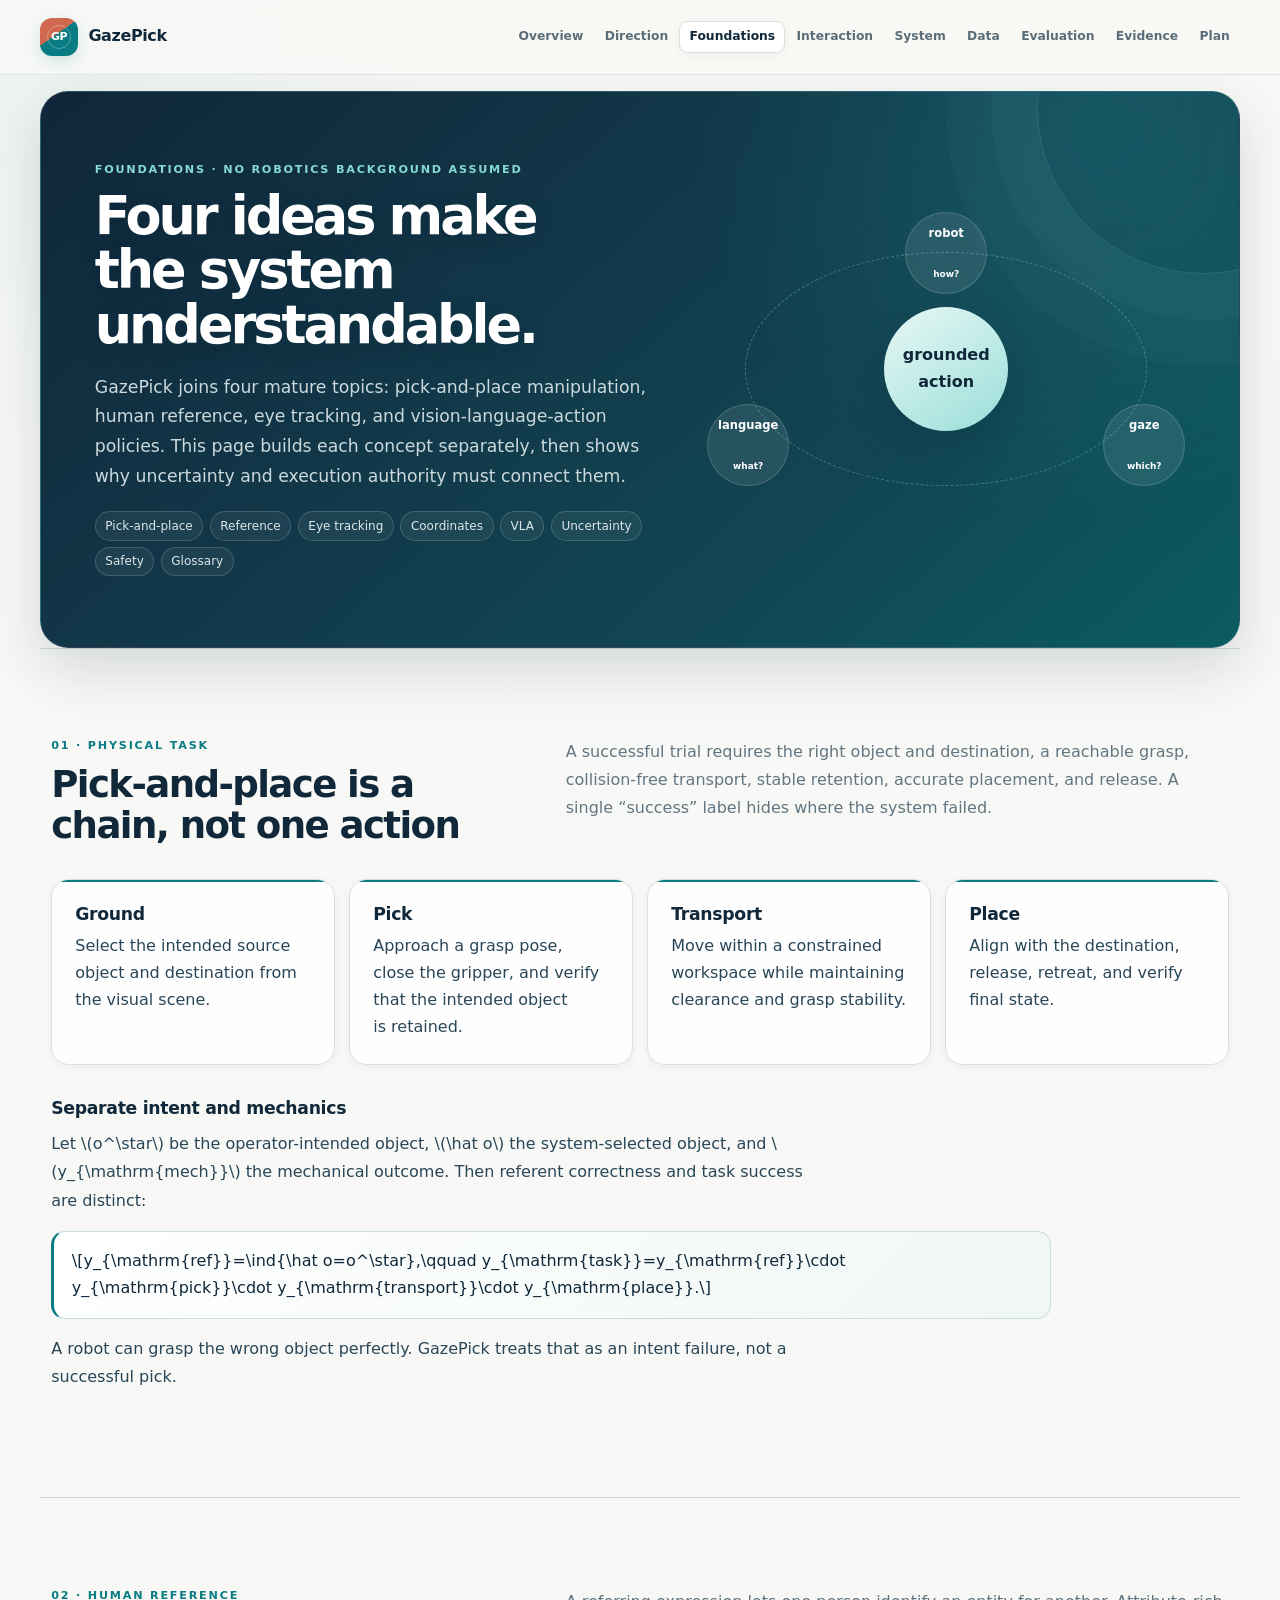
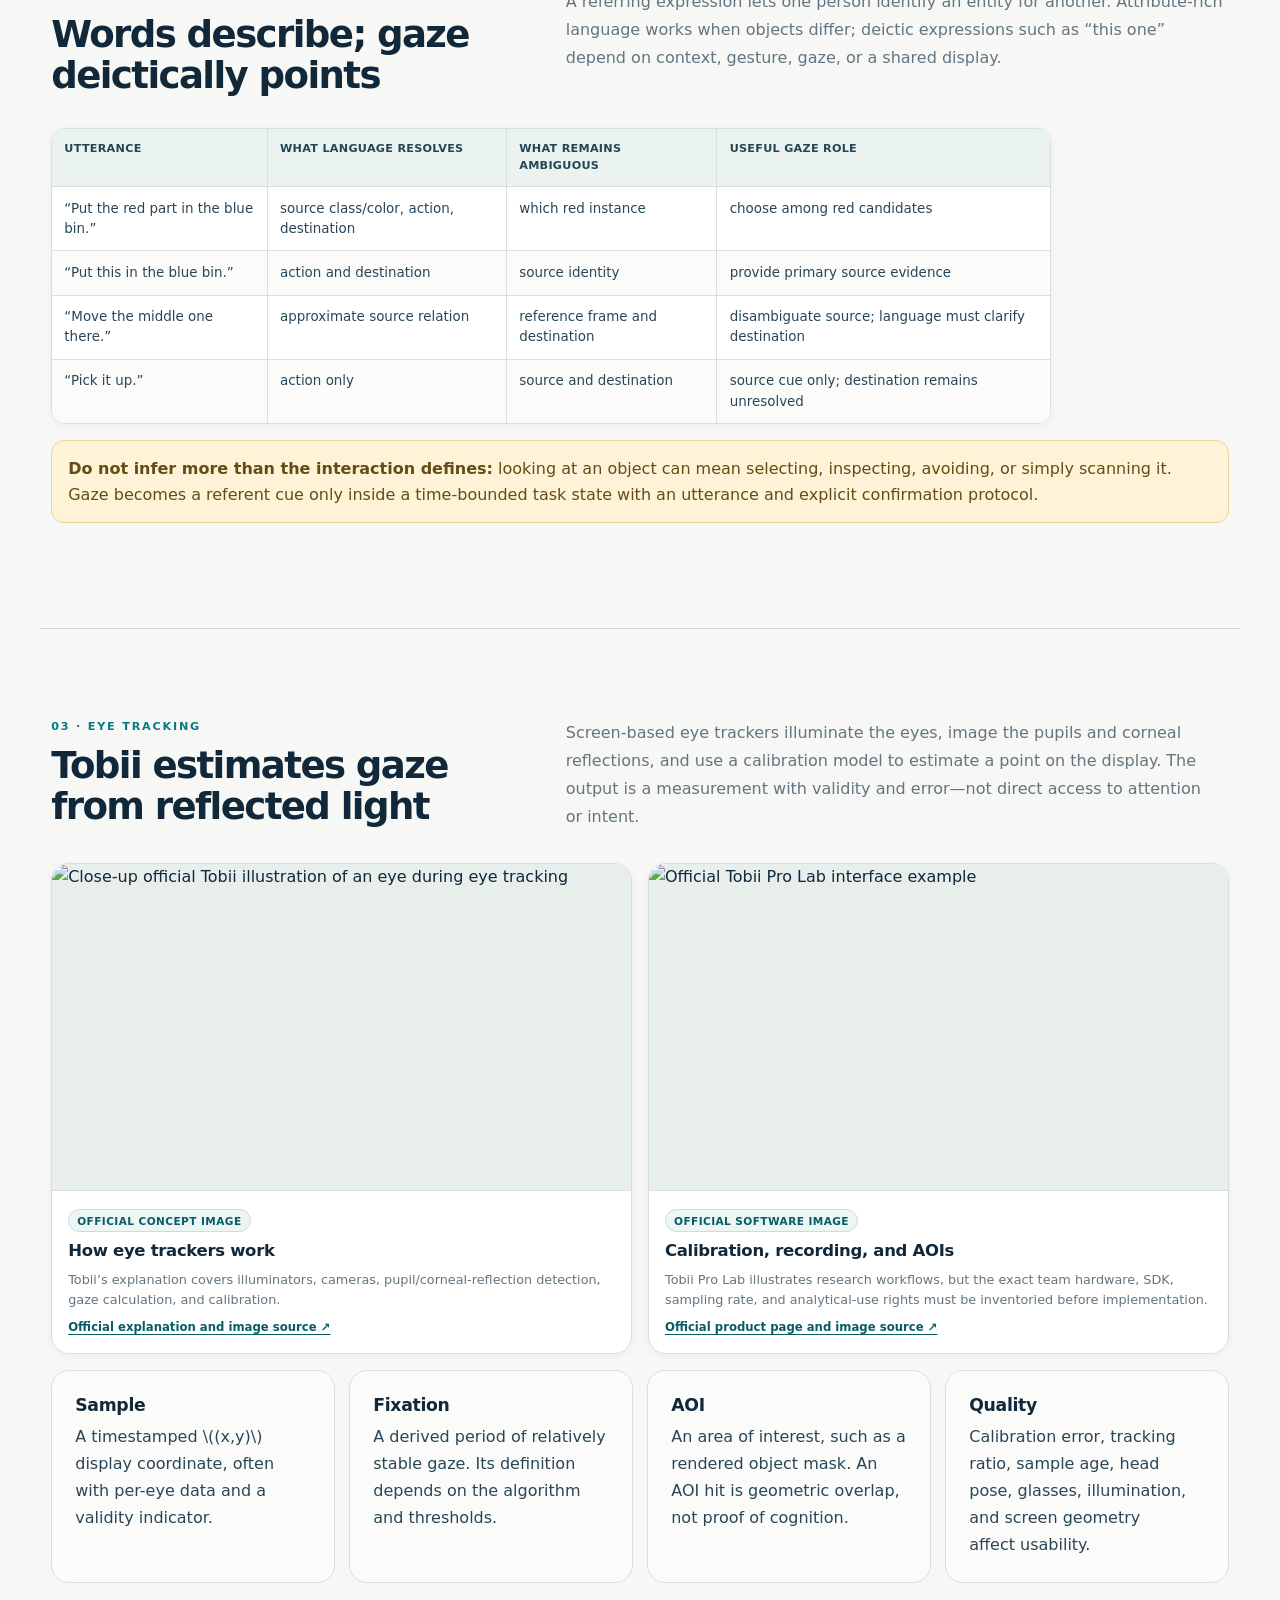
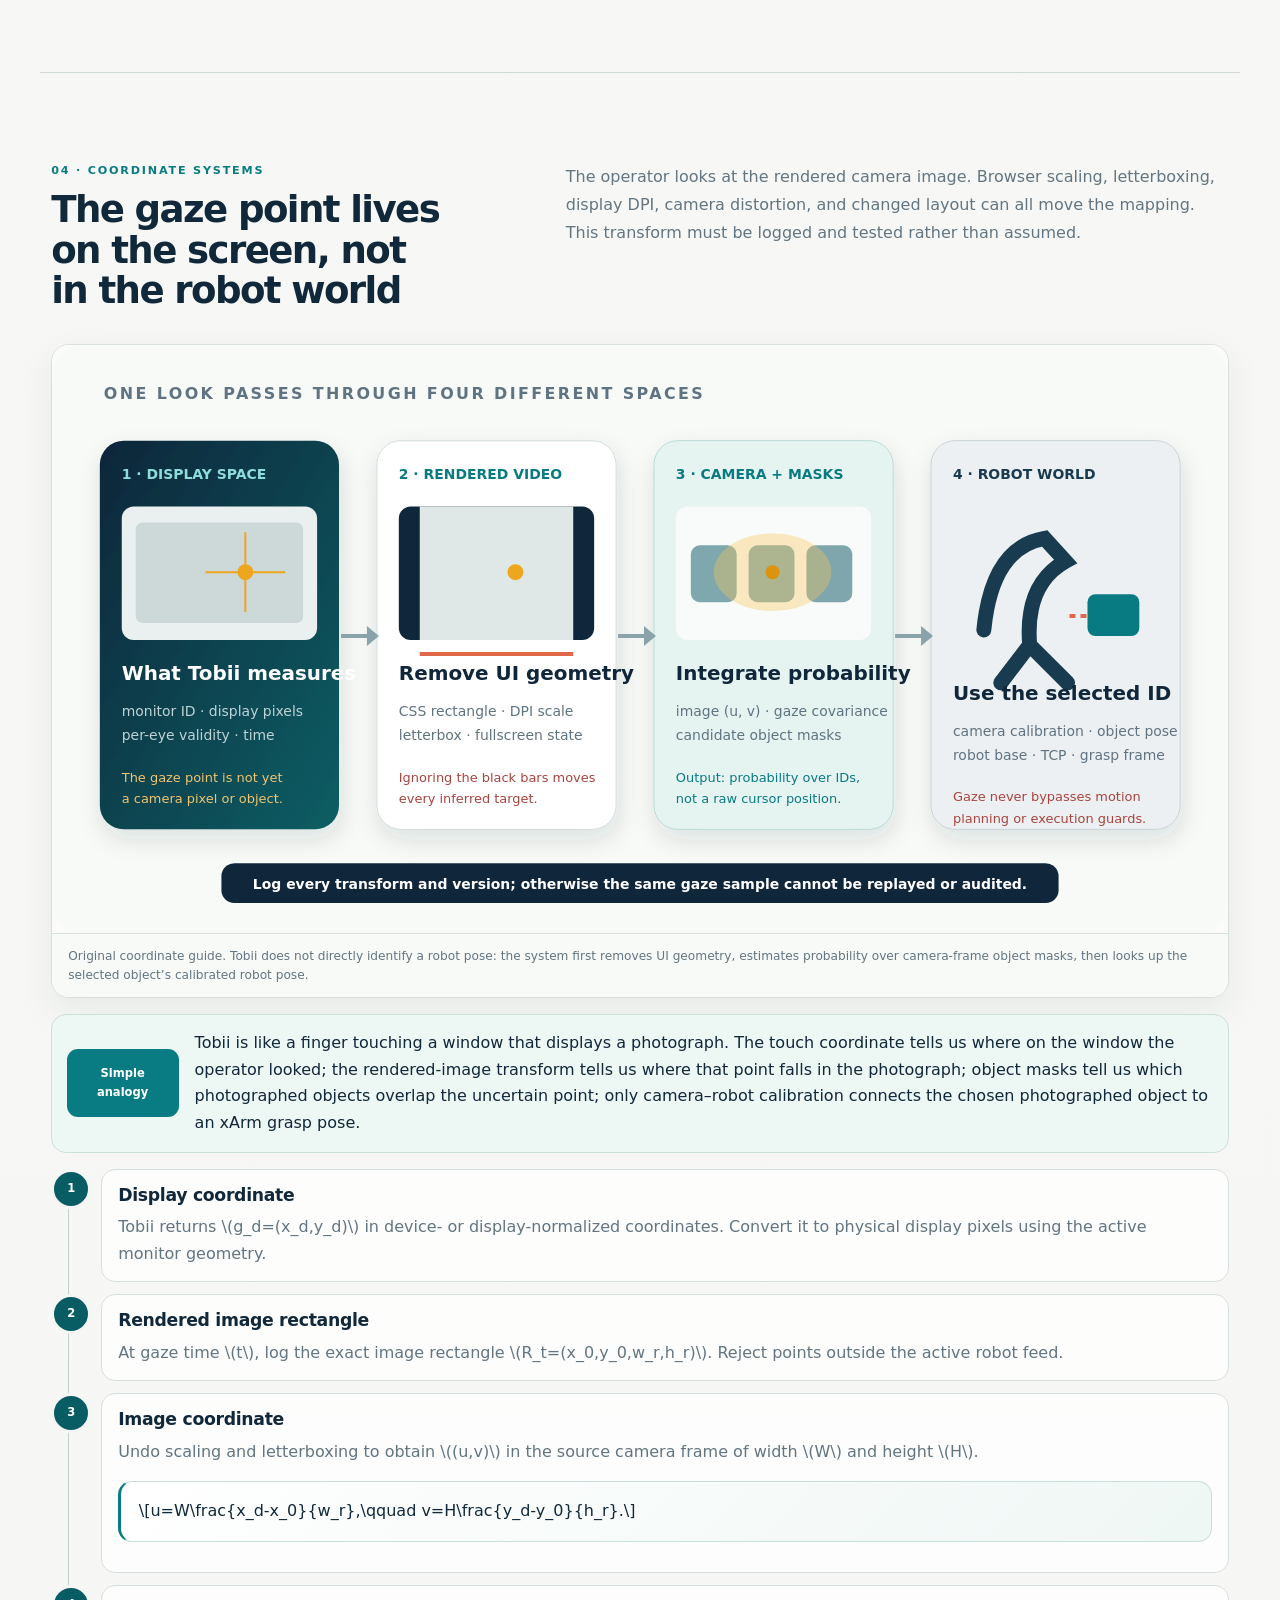
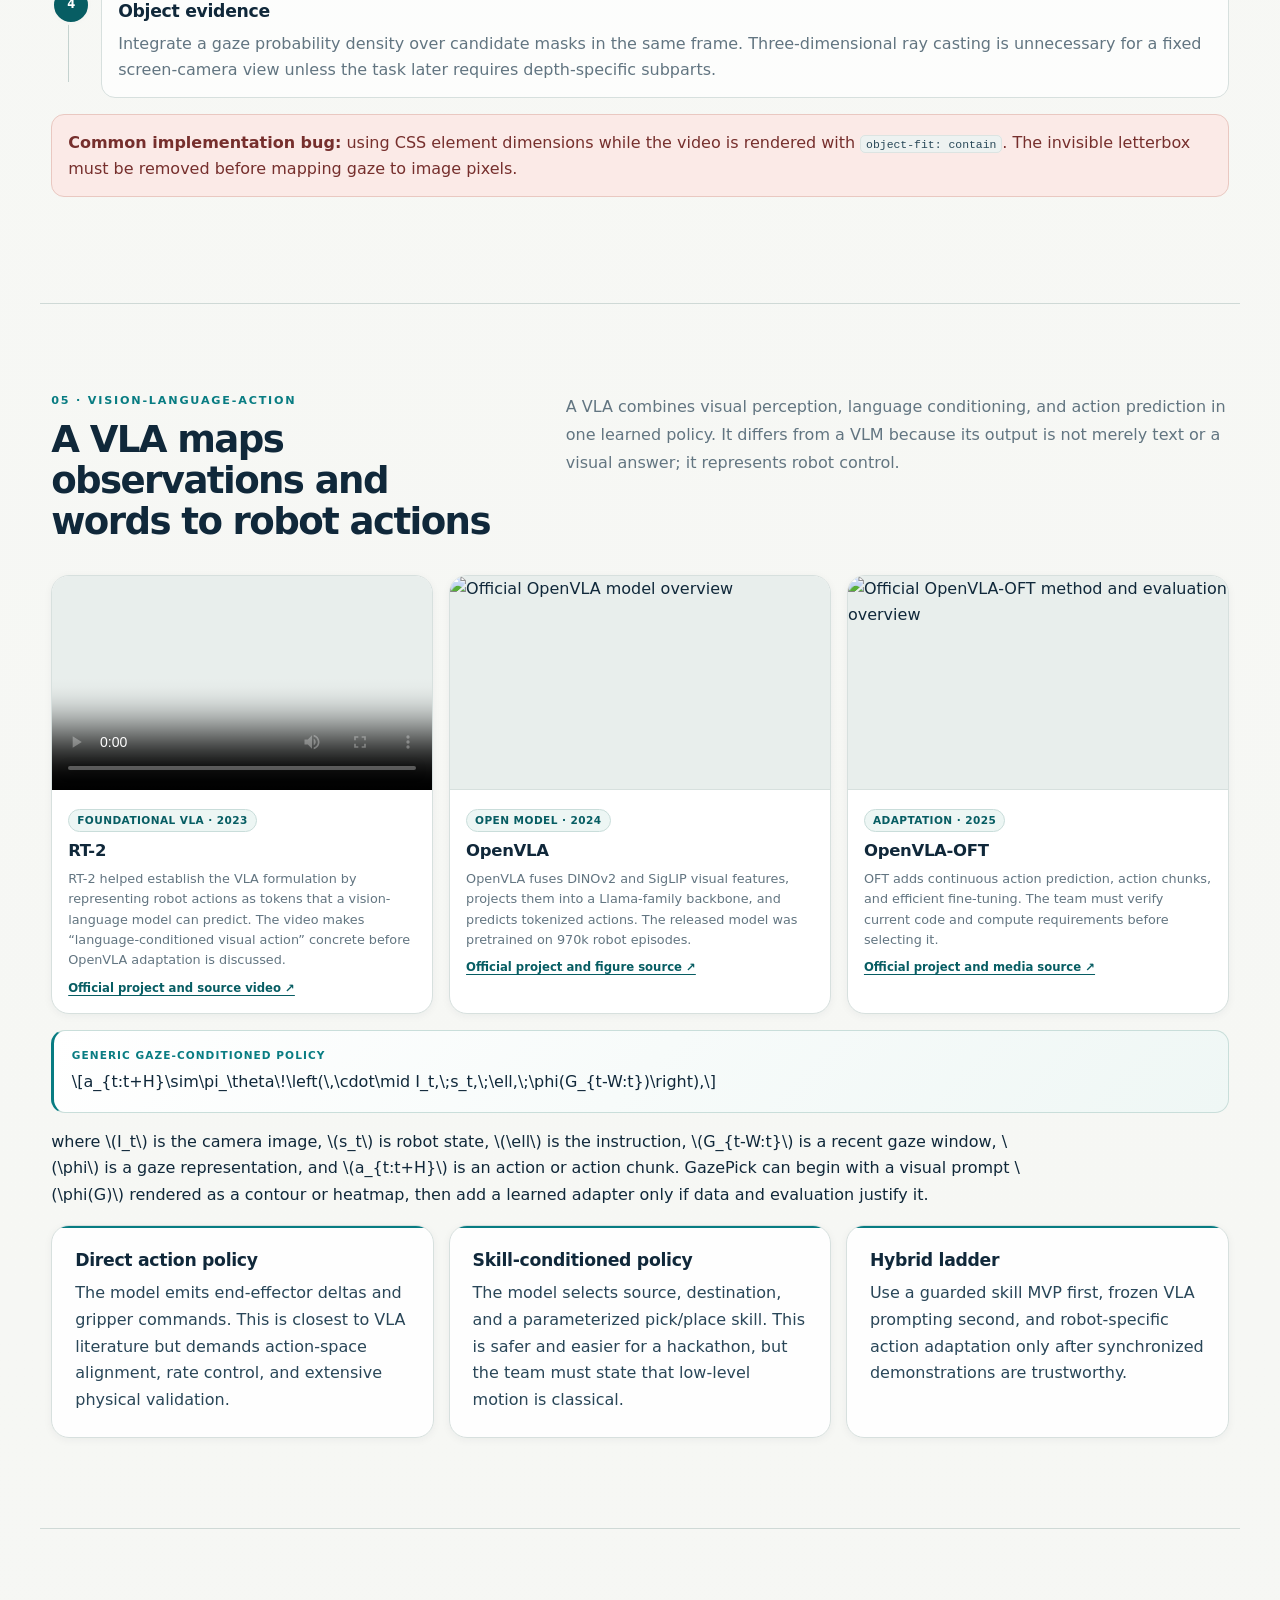
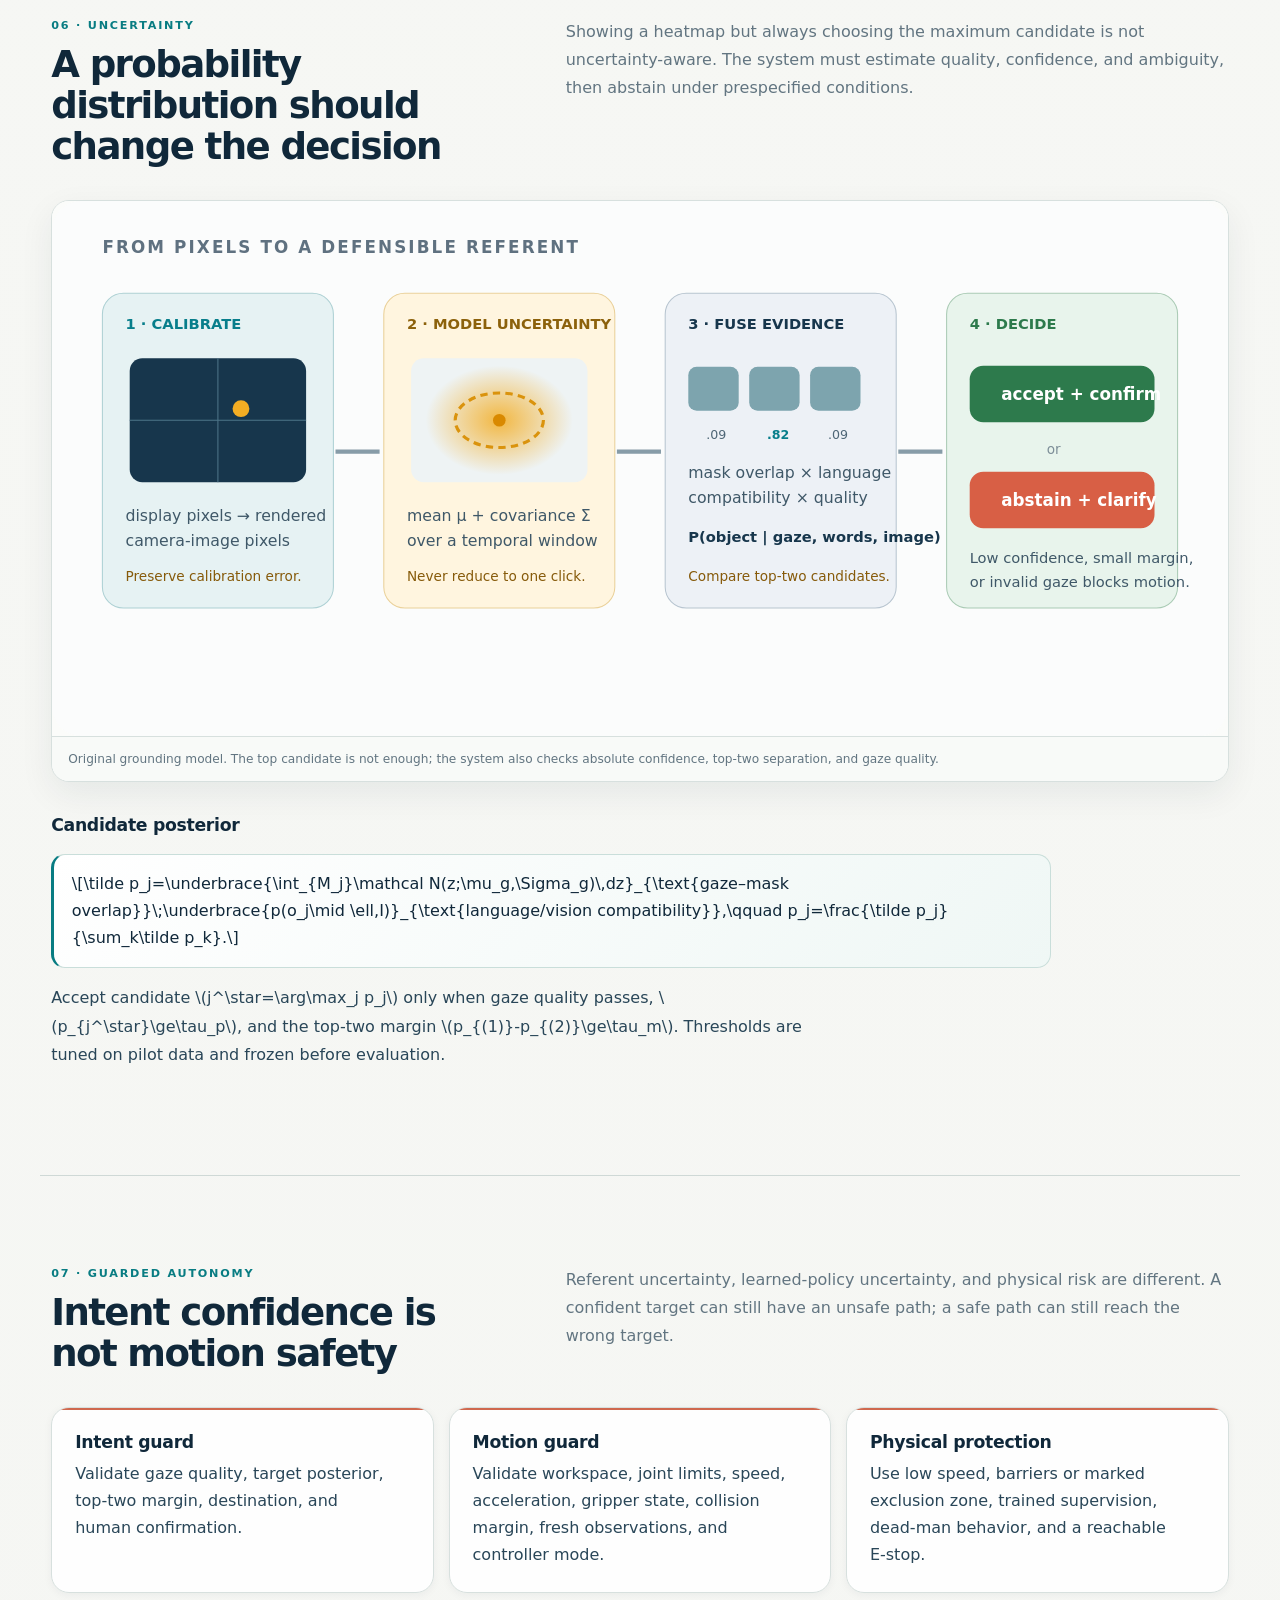
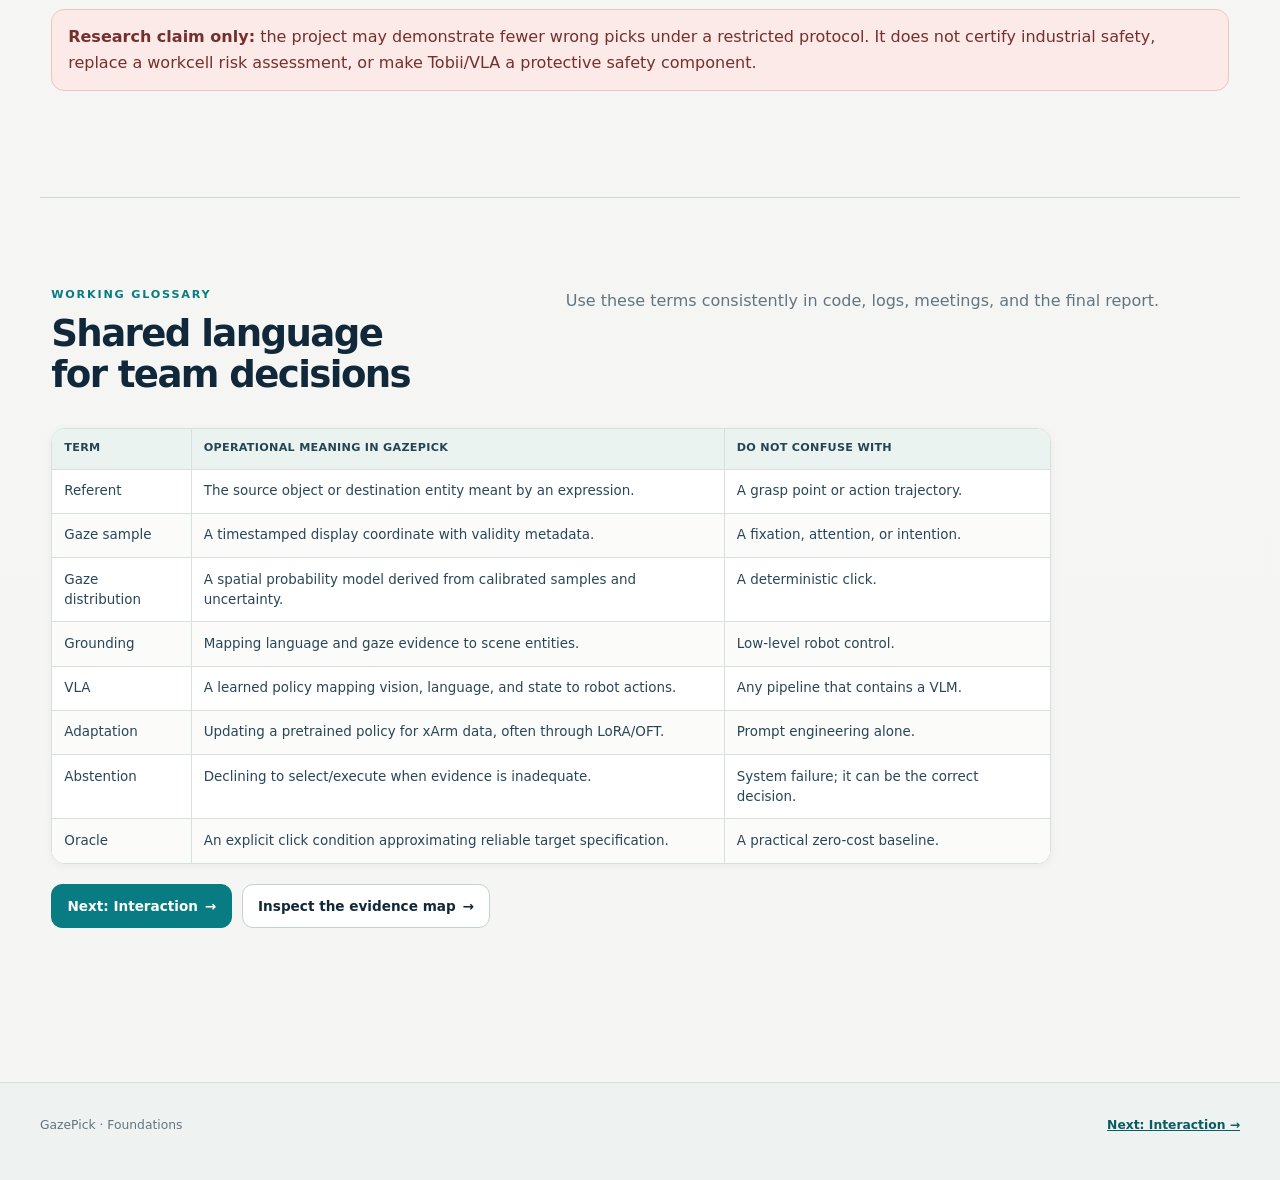
==== commit acdb9bbe: "Refocus GazePick on selective reference grounding" ====
--- a/foundations/index.html
+++ b/foundations/index.html
@@ -1,6 +1,6 @@
 <!doctype html>
 <html lang="en"><head><meta charset="utf-8"><meta name="viewport" content="width=device-width,initial-scale=1"><meta name="description" content="Foundations for gaze-language VLA pick-and-place: eye tracking, reference grounding, VLA policies, uncertainty, and safety."><title>Foundations · GazePick</title><link rel="icon" type="image/svg+xml" href="../assets/img/favicon.svg"><link rel="stylesheet" href="../assets/css/gazepick.css"><script src="../assets/js/mathjax-config.js"></script><script defer src="https://cdn.jsdelivr.net/npm/mathjax@4.0.0/tex-mml-chtml.js"></script></head>
-<body><a class="skip" href="#main">Skip to content</a><header class="site-header"><nav class="nav" aria-label="Primary navigation"><a class="brand" href="../index.html"><span class="brand-mark">GP</span>GazePick</a><button class="nav-toggle" aria-expanded="false">Menu</button><div class="nav-links"><a href="../index.html">Overview</a><a aria-current="page" href="index.html">Foundations</a><a href="../interaction/index.html">Interaction</a><a href="../system/index.html">System</a><a href="../methods/data.html">Data &amp; Adaptation</a><a href="../study/index.html">Evaluation</a><a href="../evidence/related-work.html">Related Work</a><a href="../operations/roadmap.html">Roadmap</a></div></nav></header>
+<body><a class="skip" href="#main">Skip to content</a><header class="site-header"><nav class="nav" aria-label="Primary navigation"><a class="brand" href="../index.html"><span class="brand-mark">GP</span>GazePick</a><button class="nav-toggle" aria-expanded="false">Menu</button><div class="nav-links"><a href="../index.html">Overview</a><a href="../direction/index.html">Direction</a><a aria-current="page" href="index.html">Foundations</a><a href="../interaction/index.html">Interaction</a><a href="../system/index.html">System</a><a href="../methods/data.html">Data</a><a href="../study/index.html">Evaluation</a><a href="../evidence/related-work.html">Evidence</a><a href="../operations/roadmap.html">Plan</a></div></nav></header>
 <main id="main">
 <section class="hero"><div class="hero-grid"><div><p class="eyebrow">Foundations · no robotics background assumed</p><h1>Four ideas make the system understandable.</h1><p class="lede">GazePick joins four mature topics: pick-and-place manipulation, human reference, eye tracking, and vision-language-action policies. This page builds each concept separately, then shows why uncertainty and execution authority must connect them.</p><div class="toc"><a href="#task">Pick-and-place</a><a href="#reference">Reference</a><a href="#gaze">Eye tracking</a><a href="#mapping">Coordinates</a><a href="#vla">VLA</a><a href="#uncertainty">Uncertainty</a><a href="#safety">Safety</a><a href="#glossary">Glossary</a></div></div><div class="hero-orbit"><div class="orbit-ring"></div><div class="orbit-core">grounded<br>action</div><div class="orbit-node">gaze<br><small>which?</small></div><div class="orbit-node">language<br><small>what?</small></div><div class="orbit-node">robot<br><small>how?</small></div></div></div></section>
 
--- a/assets/css/gazepick.css
+++ b/assets/css/gazepick.css
@@ -407,6 +407,15 @@
   font-weight:760;
   line-height:1.42;
   letter-spacing:-.025em;
+}
+.secondary-question {
+  border-color:#e7d1ca;
+  border-left-color:var(--coral);
+  background:linear-gradient(135deg,#fff,#fff5f1);
+}
+.secondary-question .question {
+  font-size:clamp(1.08rem,1.7vw,1.48rem);
+  font-weight:710;
 }
 .scenario {
   display:grid;
